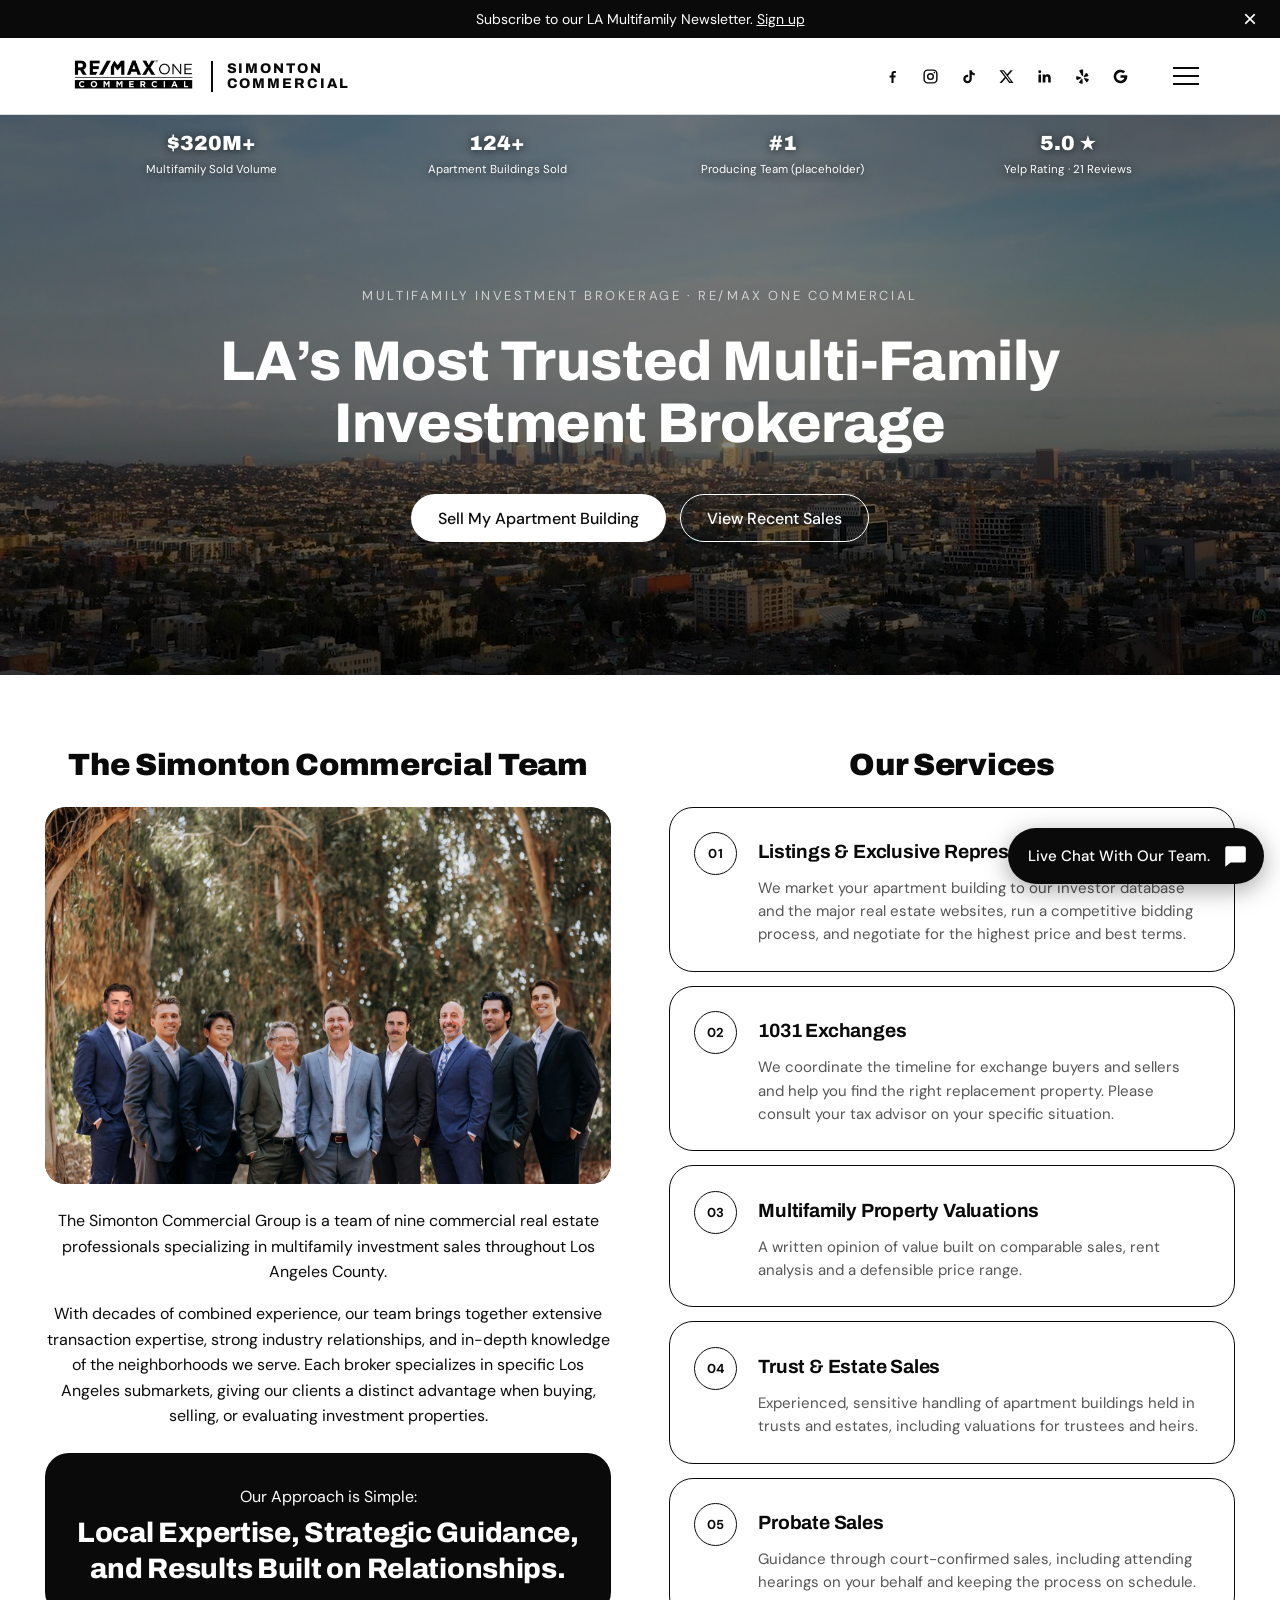
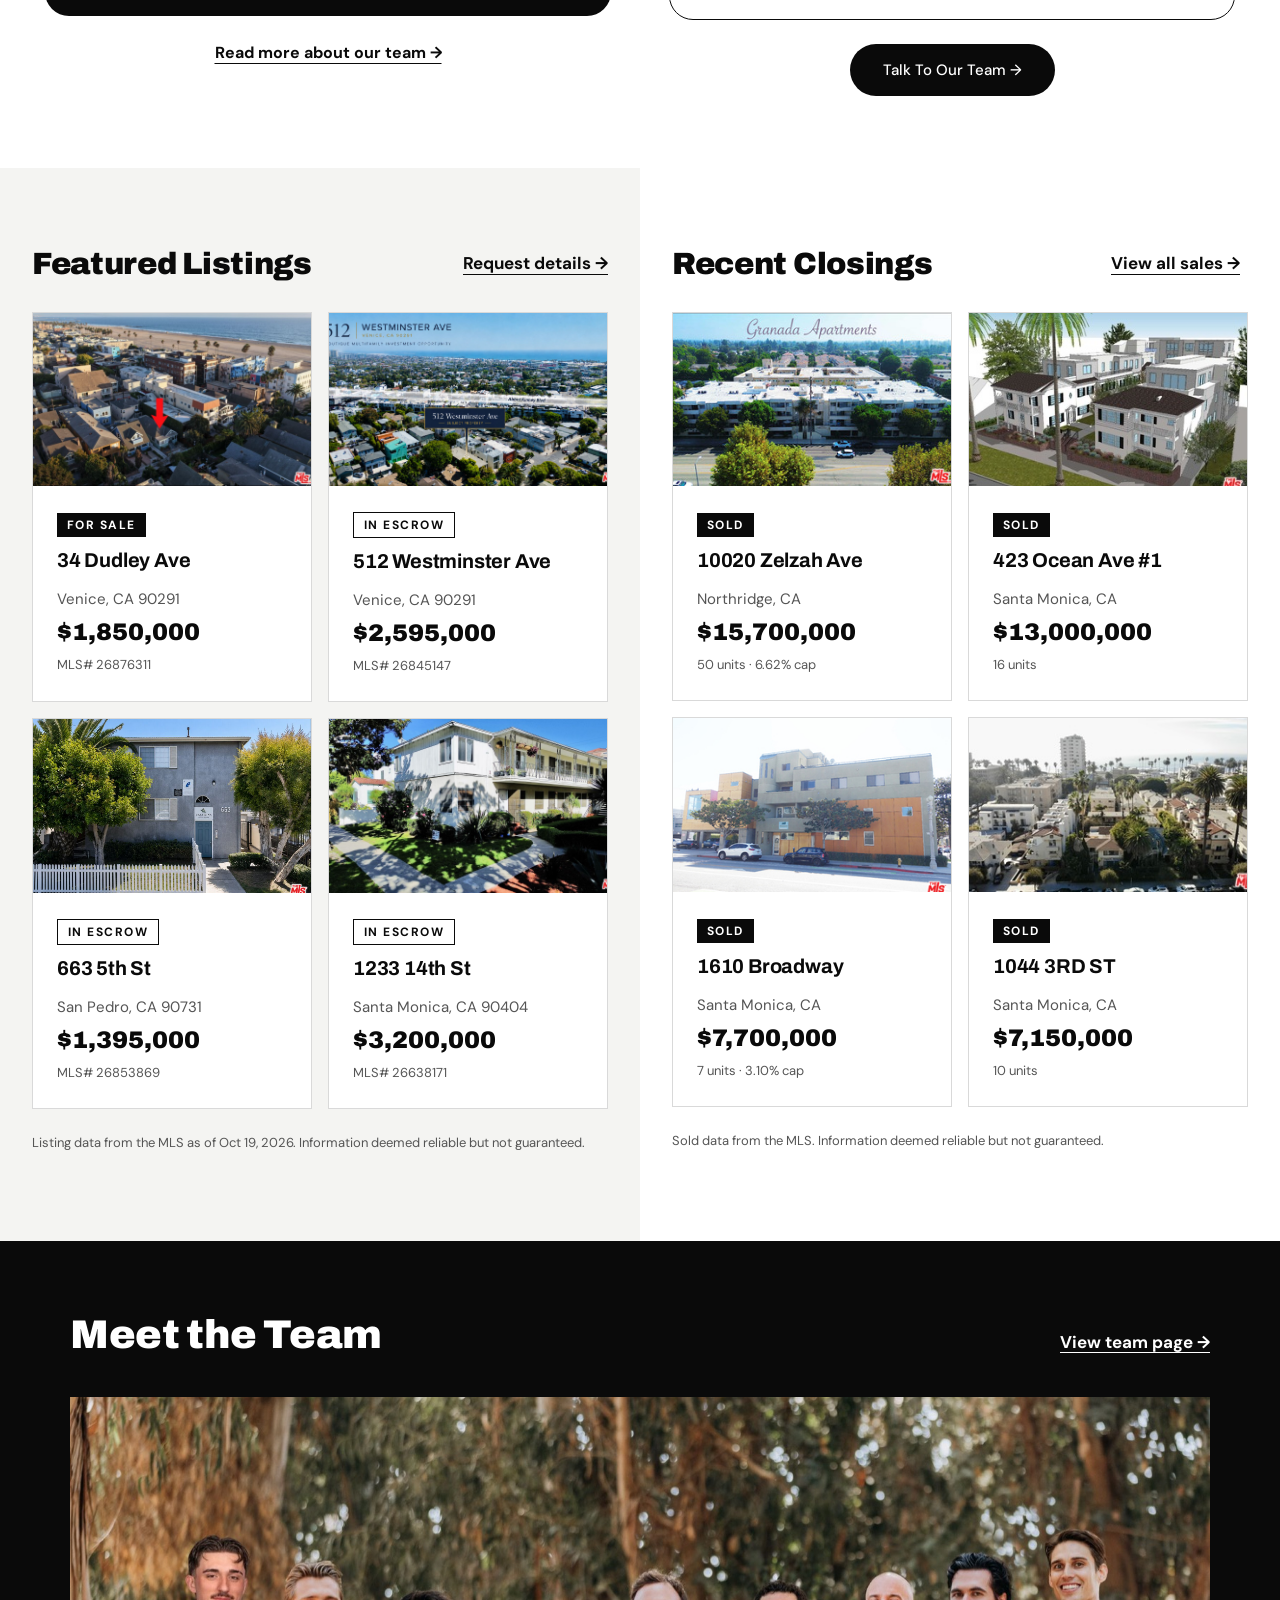
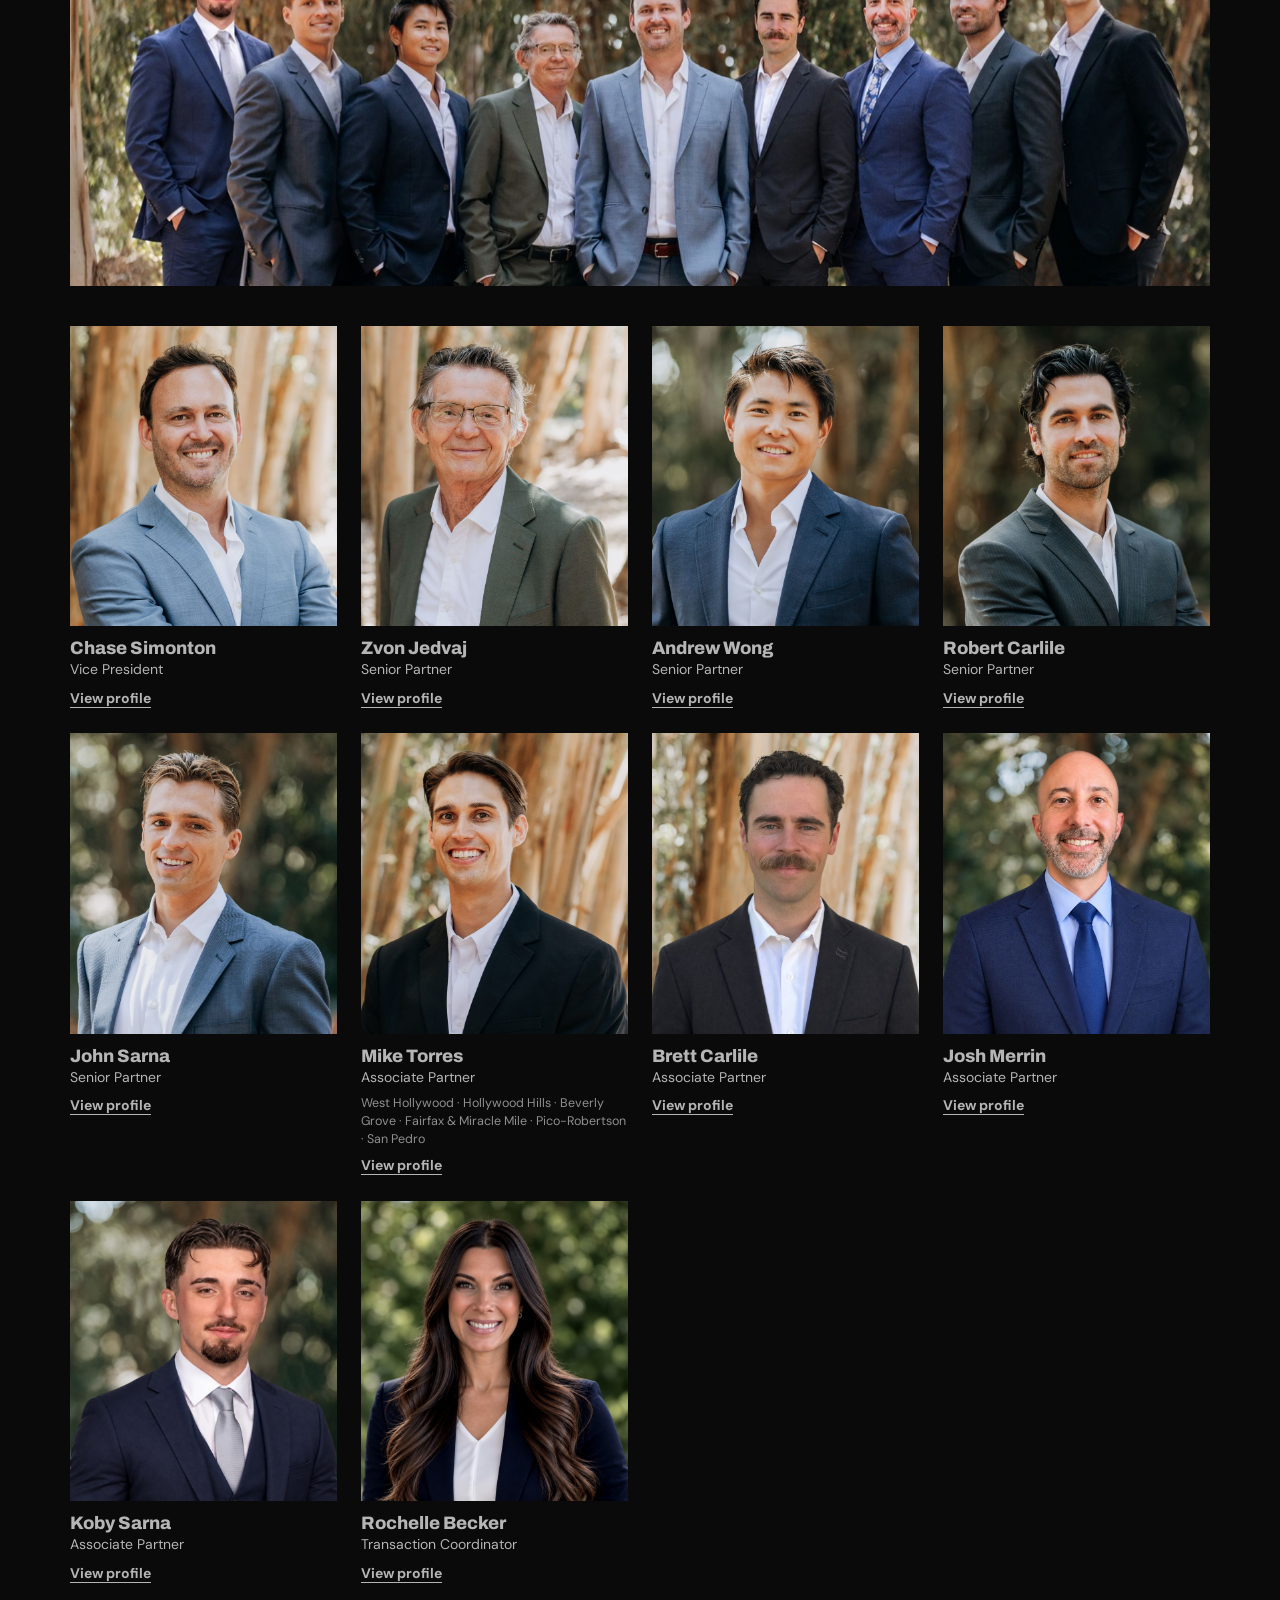
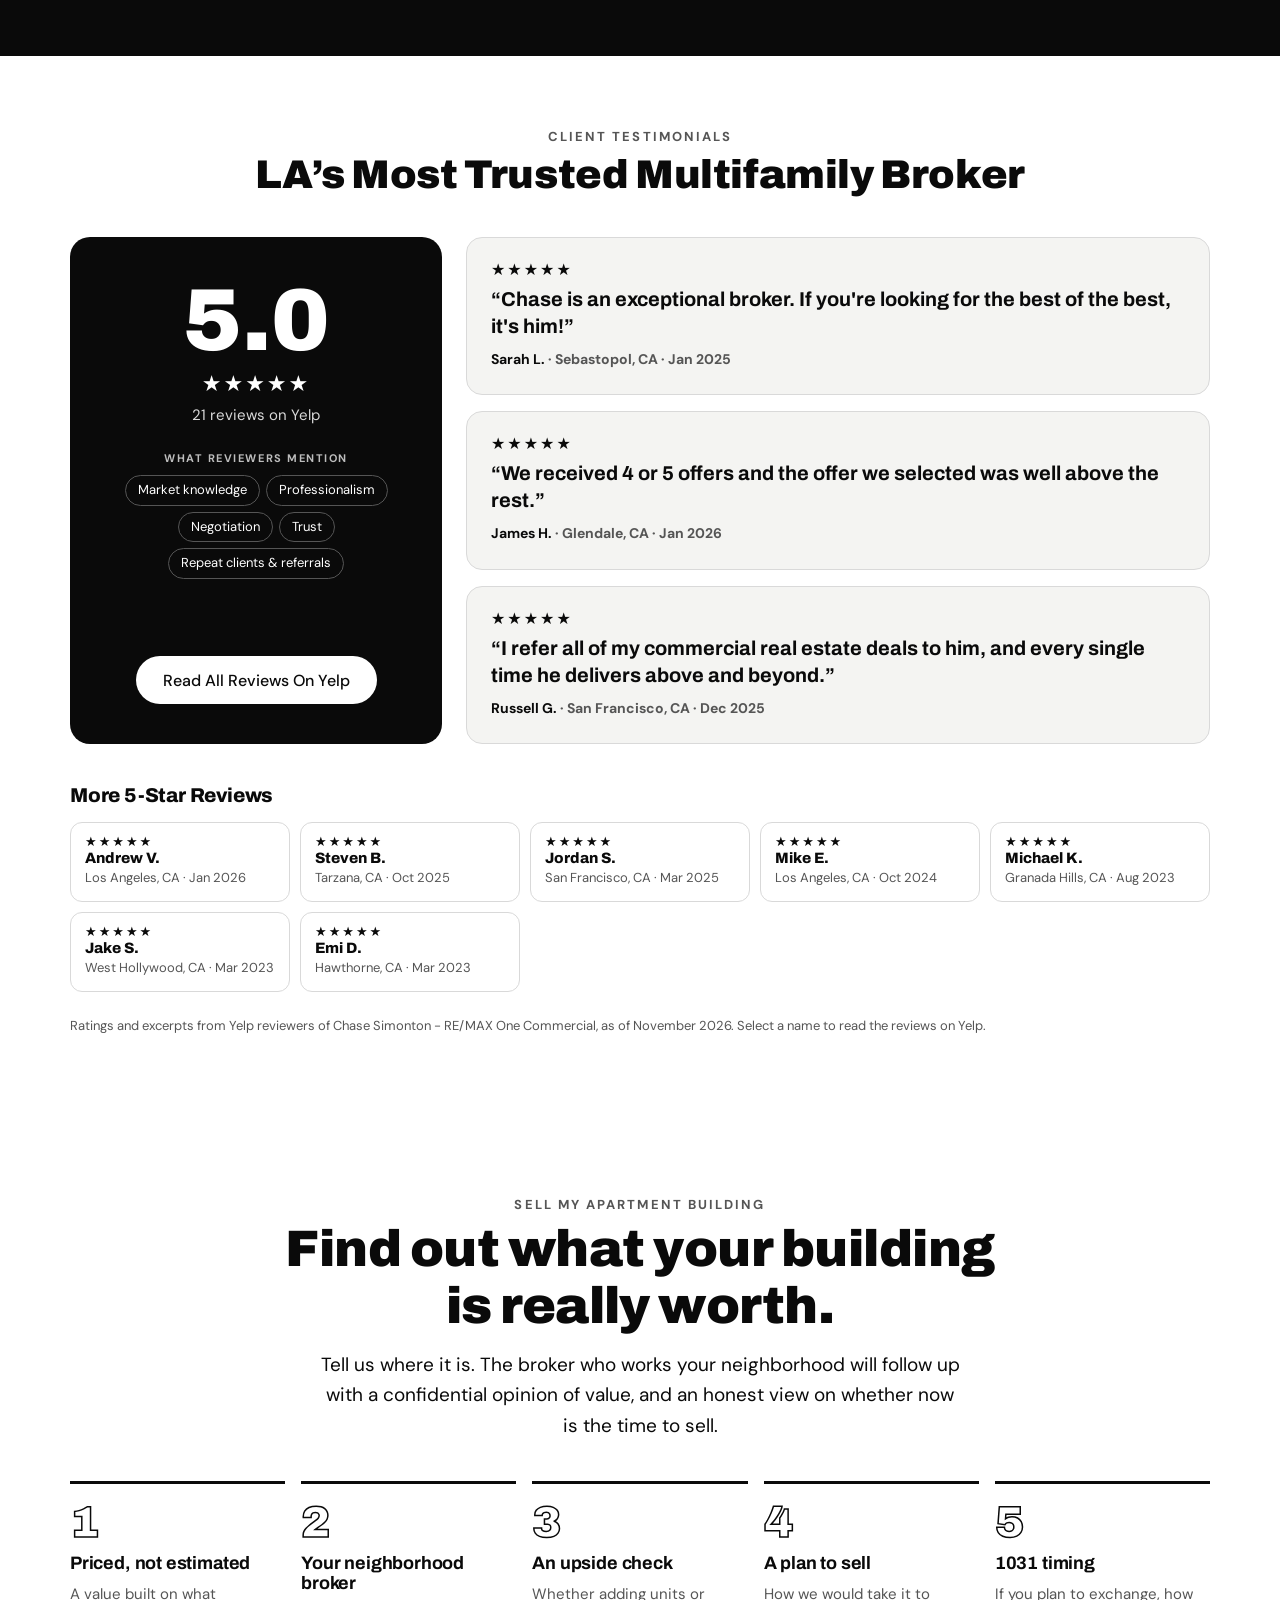
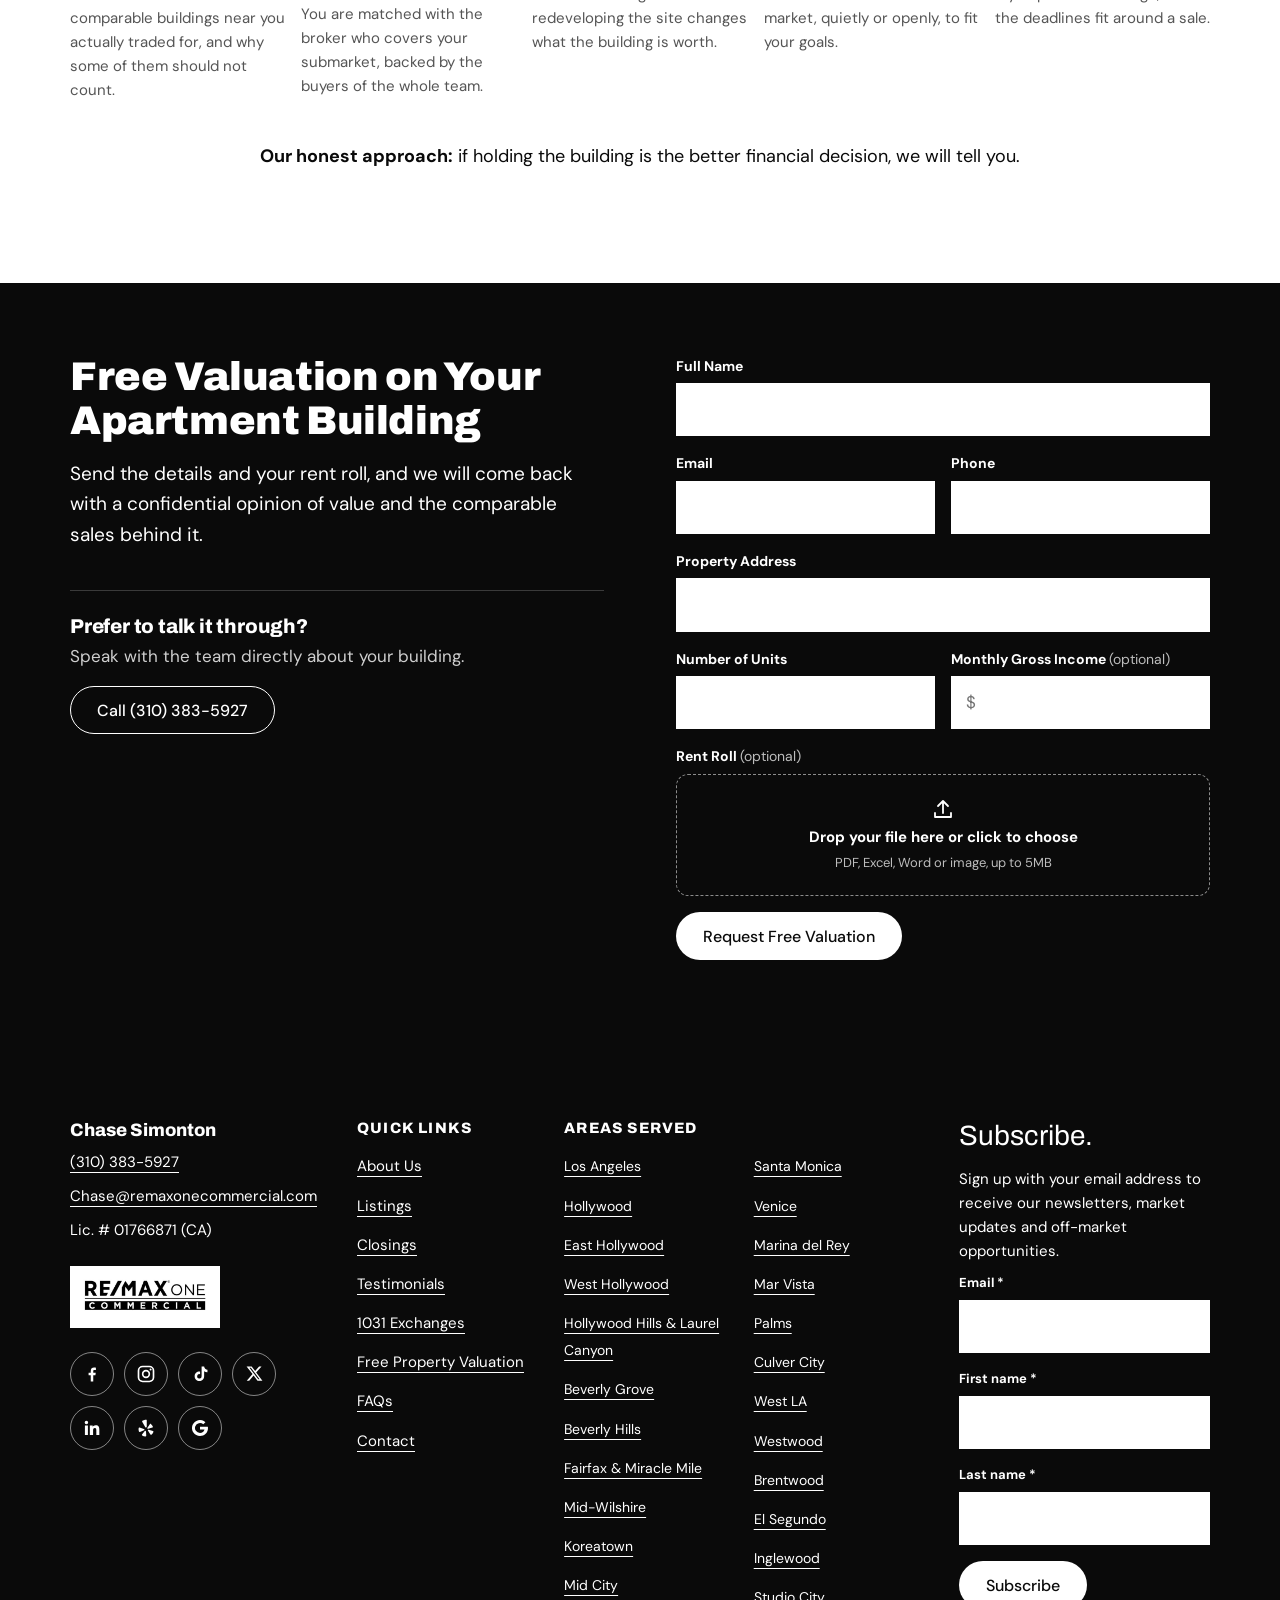
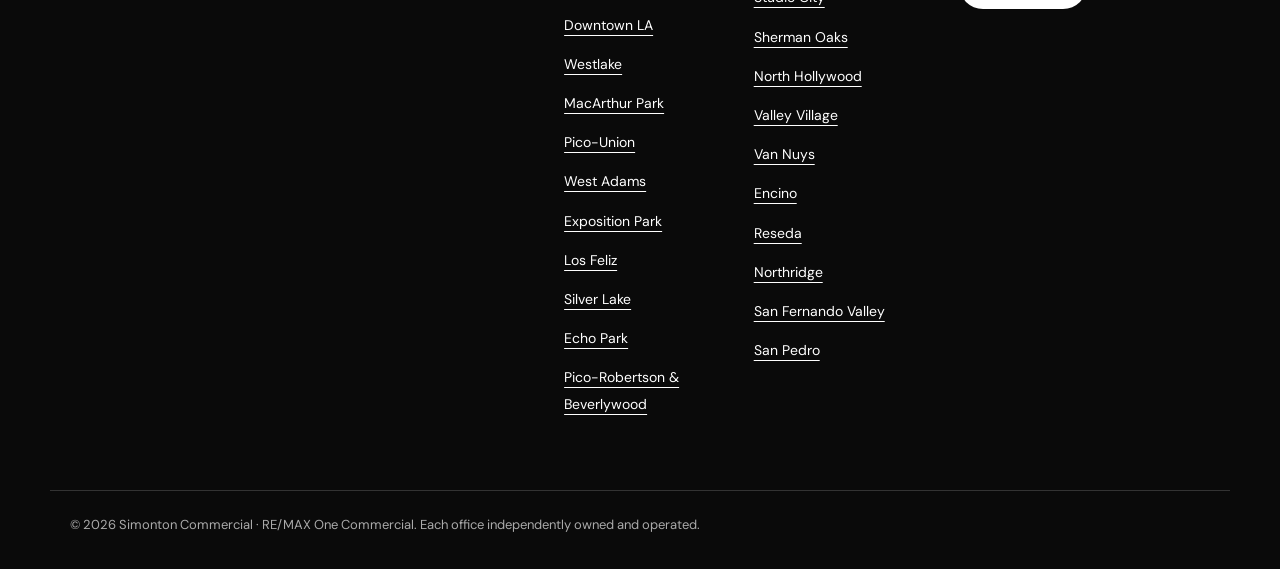
==== site/index.html @ 6157cd8a "Home: Featured Listings and Recent Closings side by side on desktop Co-Authored-By: Claude Opus 5.5 " ====
<!doctype html>
<html lang="en">
<head>
<meta charset="utf-8">
<meta name="viewport" content="width=device-width, initial-scale=1">
<title>Simonton Commercial | Los Angeles Multifamily Brokerage</title>
<meta name="description" content="Simonton Commercial is a multifamily investment brokerage team at RE/MAX One Commercial, specializing in the sale of apartment buildings in Los Angeles.">
<link rel="preconnect" href="https://fonts.googleapis.com">
<link rel="preconnect" href="https://fonts.gstatic.com" crossorigin>
<link href="https://fonts.googleapis.com/css2?family=Archivo:wght@500;700;800;900&family=DM+Sans:wght@400;500;700&display=swap" rel="stylesheet">
<link rel="stylesheet" href="styles.css?v=111">
</head>
<body>
<a class="skip" href="#main">Skip to main content</a>

<div class="topbar" id="topbar">
  <p>Subscribe to our LA Multifamily Newsletter. <a href="#subscribe">Sign up</a></p>
  <button type="button" class="topbar-close" aria-label="Dismiss announcement">&times;</button>
</div>

<header class="header" id="header">
  <div class="wrap header-inner">
    <a class="brand" href="#top" aria-label="Simonton Commercial, RE/MAX One Commercial">
      <img src="assets/logo.jpeg" alt="RE/MAX One Commercial" width="150" height="56">
      <span class="brand-name">Simonton<br>Commercial</span>
    </a>
    <ul class="head-social" aria-label="Simonton Commercial on social media">
      <li><a href="https://www.facebook.com/search/top?q=Simonton%20Commercial" target="_blank" rel="noopener noreferrer" aria-label="Facebook (opens in a new tab)"><svg viewBox="0 0 24 24" width="20" height="20" fill="currentColor" aria-hidden="true"><path d="M13.5 21v-7.5h2.6l.4-3h-3V8.6c0-.9.3-1.5 1.6-1.5h1.6V4.4c-.3 0-1.2-.1-2.3-.1-2.3 0-3.9 1.4-3.9 4v2.2H7.9v3h2.6V21z"/></svg></a></li>
      <li><a href="https://www.instagram.com/simontoncommercial/" target="_blank" rel="noopener noreferrer" aria-label="Instagram (opens in a new tab)"><svg viewBox="0 0 24 24" width="20" height="20" fill="none" stroke="currentColor" stroke-width="2" aria-hidden="true"><rect x="3" y="3" width="18" height="18" rx="5"/><circle cx="12" cy="12" r="4"/><circle cx="17.5" cy="6.5" r="1.2" fill="currentColor" stroke="none"/></svg></a></li>
      <li><a href="https://www.tiktok.com/@simontoncommercial" target="_blank" rel="noopener noreferrer" aria-label="TikTok (opens in a new tab)"><svg viewBox="0 0 24 24" width="19" height="19" fill="currentColor" aria-hidden="true"><path d="M16.6 3c.3 2.3 1.9 4 4.2 4.2v3.2c-1.5.1-3-.4-4.2-1.2v6.3c0 3.4-2.7 6-6 6s-6-2.6-6-6 2.7-6 6-6c.3 0 .6 0 .9.1v3.3a2.8 2.8 0 1 0 1.9 2.6V3z"/></svg></a></li>
      <li><a href="https://x.com/SimontonLACRE" target="_blank" rel="noopener noreferrer" aria-label="X, formerly Twitter (opens in a new tab)"><svg viewBox="0 0 24 24" width="19" height="19" fill="currentColor" aria-hidden="true"><path d="M17.8 3h3.1l-6.8 7.8L22 21h-6.2l-4.9-6.4L5.3 21H2.2l7.3-8.3L2 3h6.4l4.4 5.8zm-1.1 16.2h1.7L7.4 4.7H5.6z"/></svg></a></li>
      <li><a href="https://www.linkedin.com/in/simonton-commercial-455802447/" target="_blank" rel="noopener noreferrer" aria-label="LinkedIn (opens in a new tab)"><svg viewBox="0 0 24 24" width="20" height="20" fill="currentColor" aria-hidden="true"><path d="M3.5 9h3.6v11.5H3.5zM5.3 3.3a2.1 2.1 0 1 1 0 4.2 2.1 2.1 0 0 1 0-4.2zM9.4 9h3.4v1.6c.5-.9 1.7-1.9 3.6-1.9 3.7 0 4.4 2.4 4.4 5.6v6.2h-3.6v-5.5c0-1.3 0-3-1.8-3s-2.1 1.4-2.1 2.9v5.6H9.4z"/></svg></a></li>
      <li><a href="https://www.yelp.com/biz/chase-simonton-re-max-one-commercial-santa-monica" target="_blank" rel="noopener noreferrer" aria-label="Yelp (opens in a new tab)"><svg viewBox="0 0 24 24" width="20" height="20" fill="currentColor" aria-hidden="true"><path d="M12.6 2.2c-.7-.4-4.6.7-5.1 1.3-.2.3-.2.6-.1.9l3.8 6.6c.5.8 1.7.5 1.7-.4V3.1c0-.4-.1-.7-.3-.9zM9.4 13.1l-5.1-1.6c-.5-.2-1 .1-1.1.6-.3 1.3-.2 2.9.3 4.2.2.5.7.7 1.2.5l4.9-2c.9-.3.8-1.5-.2-1.7zM10.5 15.6l-3.3 4.1c-.3.4-.2 1 .2 1.2 1.1.8 2.6 1.3 4 1.4.5 0 .9-.4.9-.9l-.3-5.3c-.1-.9-1.2-1.2-1.5-.5zM14.4 15.4l2.9 4.4c.3.4.8.5 1.2.2 1.1-.8 2-2 2.4-3.3.2-.5-.1-1-.6-1.1l-5-1.4c-.9-.2-1.4.8-.9 1.2zM14.6 12.9l5.1-1.4c.5-.1.8-.6.6-1.1-.5-1.3-1.4-2.5-2.5-3.3-.4-.3-1-.2-1.2.3l-2.9 4.3c-.5.7.1 1.6.9 1.2z"/></svg></a></li>
      <li><a href="https://share.google/khXc9y3nXvLuLKdSb" target="_blank" rel="noopener noreferrer" aria-label="Google Business Profile (opens in a new tab)"><svg viewBox="0 0 24 24" width="20" height="20" fill="currentColor" aria-hidden="true"><path d="M21.35 10.4H12v3.5h5.35c-.5 2.5-2.65 4.1-5.35 4.1a6 6 0 1 1 3.95-10.5l2.55-2.55A9.6 9.6 0 1 0 12 21.6c5.3 0 9.6-3.7 9.6-9.6 0-.55-.1-1.1-.25-1.6z"/></svg></a></li>
    </ul>
    <button type="button" class="nav-toggle" aria-expanded="false" aria-controls="nav" aria-label="Open menu">
      <span></span><span></span><span></span>
    </button>
    <nav class="nav" id="nav" aria-label="Primary">
      <a href="about.html">About</a>
      <a href="listings.html">Listings</a>
      <a href="closings.html">Sales</a>
      <div class="nav-dd">
        <button type="button" class="nav-dd-btn" aria-expanded="false" aria-controls="areas-menu">Areas Served <svg viewBox="0 0 12 8" width="10" height="7" aria-hidden="true" focusable="false"><path d="M1 1.5l5 5 5-5" fill="none" stroke="currentColor" stroke-width="1.8"/></svg></button>
        <ul class="nav-dd-menu" id="areas-menu" hidden><li><a href="los-angeles-multifamily-broker.html">Los Angeles</a></li><li><a href="hollywood-multifamily-broker.html">Hollywood</a></li><li><a href="east-hollywood-multifamily-broker.html">East Hollywood</a></li><li><a href="west-hollywood-multifamily-broker.html">West Hollywood</a></li><li><a href="hollywood-hills-laurel-canyon-multifamily-broker.html">Hollywood Hills &amp; Laurel Canyon</a></li><li><a href="beverly-grove-multifamily-broker.html">Beverly Grove</a></li><li><a href="beverly-hills-multifamily-broker.html">Beverly Hills</a></li><li><a href="fairfax-miracle-mile-multifamily-broker.html">Fairfax &amp; Miracle Mile</a></li><li><a href="mid-wilshire-multifamily-broker.html">Mid-Wilshire</a></li><li><a href="koreatown-multifamily-broker.html">Koreatown</a></li><li><a href="mid-city-multifamily-broker.html">Mid City</a></li><li><a href="downtown-la-multifamily-broker.html">Downtown LA</a></li><li><a href="westlake-multifamily-broker.html">Westlake</a></li><li><a href="macarthur-park-multifamily-broker.html">MacArthur Park</a></li><li><a href="pico-union-multifamily-broker.html">Pico-Union</a></li><li><a href="west-adams-multifamily-broker.html">West Adams</a></li><li><a href="exposition-park-multifamily-broker.html">Exposition Park</a></li><li><a href="los-feliz-multifamily-broker.html">Los Feliz</a></li><li><a href="silver-lake-multifamily-broker.html">Silver Lake</a></li><li><a href="echo-park-multifamily-broker.html">Echo Park</a></li><li><a href="pico-robertson-beverlywood-multifamily-broker.html">Pico-Robertson &amp; Beverlywood</a></li><li><a href="santa-monica-multifamily-broker.html">Santa Monica</a></li><li><a href="venice-multifamily-broker.html">Venice</a></li><li><a href="marina-del-rey-multifamily-broker.html">Marina del Rey</a></li><li><a href="mar-vista-multifamily-broker.html">Mar Vista</a></li><li><a href="palms-multifamily-broker.html">Palms</a></li><li><a href="culver-city-multifamily-broker.html">Culver City</a></li><li><a href="west-la-multifamily-broker.html">West LA</a></li><li><a href="westwood-multifamily-broker.html">Westwood</a></li><li><a href="brentwood-multifamily-broker.html">Brentwood</a></li><li><a href="el-segundo-multifamily-broker.html">El Segundo</a></li><li><a href="inglewood-multifamily-broker.html">Inglewood</a></li><li><a href="studio-city-multifamily-broker.html">Studio City</a></li><li><a href="sherman-oaks-multifamily-broker.html">Sherman Oaks</a></li><li><a href="north-hollywood-multifamily-broker.html">North Hollywood</a></li><li><a href="valley-village-multifamily-broker.html">Valley Village</a></li><li><a href="van-nuys-multifamily-broker.html">Van Nuys</a></li><li><a href="encino-multifamily-broker.html">Encino</a></li><li><a href="reseda-multifamily-broker.html">Reseda</a></li><li><a href="northridge-multifamily-broker.html">Northridge</a></li><li><a href="san-fernando-valley-multifamily-market.html">San Fernando Valley</a></li><li><a href="san-pedro-multifamily-broker.html">San Pedro</a></li></ul>
      </div>
      
      <a href="team.html">The Simonton Commercial Team</a>
      <a href="1031-exchanges.html">1031 Exchanges</a>
      <a href="trust-estate-probate-sales.html">Trust/Estate/Probate</a>
      <a href="testimonials.html">Client Testimonials</a>
      <a href="blog.html">Blog</a>
      <a href="faqs.html">FAQ</a>
      <a href="contact.html">Contact</a>
      <a class="nav-sell" href="#valuation">Sell My Apartment Building</a>
    </nav>
  </div>
</header>

<main id="main">
  <section class="hero" id="top" aria-labelledby="hero-title">
    <video class="hero-video" id="hero-video" muted loop playsinline preload="none" poster="assets/hero-poster.jpg" data-src="assets/hero.mp4" aria-hidden="true" tabindex="-1"></video>
    <div class="hero-shade" aria-hidden="true"></div>
    <section class="stats hero-stats" aria-label="Team highlights">
      <div class="wrap stats-grid">
        <div><strong id="stat-vol">$0M+</strong><span>Multifamily Sold Volume</span></div>
        <div><strong id="stat-count">0</strong><span>Apartment Buildings Sold</span></div>
        <div><strong>#1</strong><span>Producing Team (placeholder)</span></div>
        <div><a class="stat-link" href="https://www.yelp.com/biz/chase-simonton-re-max-one-commercial-santa-monica" target="_blank" rel="noopener noreferrer"><strong>5.0 &#9733;</strong><span>Yelp Rating &middot; 21 Reviews</span></a></div>
      </div>
    </section>
    <svg class="skyline" viewBox="0 0 1440 260" preserveAspectRatio="xMidYMax slice" aria-hidden="true" focusable="false">
      <path d="M0 [base64]" fill="currentColor"/>
    </svg>
    <div class="wrap hero-inner">
      <p class="eyebrow">Multifamily Investment Brokerage &middot; RE/MAX One Commercial</p>
      <h1 id="hero-title">LA&rsquo;s Most Trusted Multi-Family Investment Brokerage</h1>
      <div class="hero-actions">
        <a class="btn btn-light" href="#valuation">Sell My Apartment Building</a>
        <a class="btn btn-ghost" href="#closings">View Recent Sales</a>
      </div>
    </div>
  </section>

  <section class="section intro" id="about">
    <div class="wrap split">
      <div class="who">
        <h2>The Simonton Commercial Team</h2>
        <figure class="team-photo who-photo">
          <a class="photo-link" href="team.html" aria-label="See the team's headshots"><img src="assets/team/team-group.jpg" alt="The Simonton Commercial Group team" width="1600" height="1066"></a>
        </figure>
        <p>The Simonton Commercial Group is a team of nine commercial real estate professionals specializing in multifamily investment sales throughout Los Angeles County.</p>
        <p>With decades of combined experience, our team brings together extensive transaction expertise, strong industry relationships, and in-depth knowledge of the neighborhoods we serve. Each broker specializes in specific Los Angeles submarkets, giving our clients a distinct advantage when buying, selling, or evaluating investment properties.</p>
        <p class="approach">Our Approach is Simple: <strong>Local Expertise, Strategic Guidance, and Results Built on Relationships.</strong></p>
        <p><a class="link" href="about.html">Read more about our team &rarr;</a></p>
      </div>
      <div class="services">
        <h2>Our Services</h2>
        <div class="svc">
          <article class="svc-card">
            <h3><a class="svc-link" href="about.html">Listings &amp; Exclusive Representation</a></h3>
            <p>We market your apartment building to our investor database and the major real estate websites, run a competitive bidding process, and negotiate for the highest price and best terms.</p>
          </article>
          <article class="svc-card">
            <h3><a class="svc-link" href="1031-exchanges.html">1031 Exchanges</a></h3>
            <p>We coordinate the timeline for exchange buyers and sellers and help you find the right replacement property. Please consult your tax advisor on your specific situation.</p>
          </article>
          <article class="svc-card">
            <h3><a class="svc-link" href="#valuation">Multifamily Property Valuations</a></h3>
            <p>A written opinion of value built on comparable sales, rent analysis and a defensible price range.</p>
          </article>
          <article class="svc-card">
            <h3><a class="svc-link" href="trust-estate-probate-sales.html">Trust &amp; Estate Sales</a></h3>
            <p>Experienced, sensitive handling of apartment buildings held in trusts and estates, including valuations for trustees and heirs.</p>
          </article>
          <article class="svc-card">
            <h3><a class="svc-link" href="trust-estate-probate-sales.html">Probate Sales</a></h3>
            <p>Guidance through court-confirmed sales, including attending hearings on your behalf and keeping the process on schedule.</p>
          </article>
        </div>
        <a class="btn btn-dark svc-cta" href="team.html">Talk to Our Team &rarr;</a>
      </div>
    </div>
  </section>

  <div class="lc-split">
  <section class="section alt" id="listings">
    <div class="wrap">
      <div class="head"><h2>Featured Listings</h2><a class="link" href="contact.html">Request details &rarr;</a></div>
      <div class="cards">
        <article class="card listing">
          <img class="listing-img" src="assets/listings/26876311.jpg" alt="Aerial view of 34 Dudley Ave, Venice" loading="lazy" width="1280" height="720">
          <div class="card-body"><span class="tag">For Sale</span><h3>34 Dudley Ave</h3><p class="loc">Venice, CA 90291</p><p class="price">$1,850,000</p><p class="mls">MLS# 26876311</p></div>
        </article>
        <article class="card listing">
          <img class="listing-img" src="assets/listings/26845147.jpg" alt="Aerial view of 512 Westminster Ave, Venice" loading="lazy" width="1280" height="720">
          <div class="card-body"><span class="tag tag-alt">In Escrow</span><h3>512 Westminster Ave</h3><p class="loc">Venice, CA 90291</p><p class="price">$2,595,000</p><p class="mls">MLS# 26845147</p></div>
        </article>
        <article class="card listing">
          <img class="listing-img" src="assets/listings/26853869.jpg" alt="Aerial view of 663 5th St, San Pedro" loading="lazy" width="1280" height="720">
          <div class="card-body"><span class="tag tag-alt">In Escrow</span><h3>663 5th St</h3><p class="loc">San Pedro, CA 90731</p><p class="price">$1,395,000</p><p class="mls">MLS# 26853869</p></div>
        </article>
        <article class="card listing">
          <img class="listing-img" src="assets/listings/26638171.jpg" alt="Aerial view of 1233 14th St, Santa Monica" loading="lazy" width="1280" height="720">
          <div class="card-body"><span class="tag tag-alt">In Escrow</span><h3>1233 14th St</h3><p class="loc">Santa Monica, CA 90404</p><p class="price">$3,200,000</p><p class="mls">MLS# 26638171</p></div>
        </article>
      </div>
      <p class="disclaimer">Listing data from the MLS as of Oct 19, 2026. Information deemed reliable but not guaranteed.</p>
    </div>
  </section>

  <section class="section" id="closings">
    <div class="wrap">
      <div class="head cc-head">
        <h2>Recent Closings</h2>
        <div class="cc-controls">
          <a class="link" href="closings.html">View all sales &rarr;</a>
        </div>
      </div>
      <div class="cards" id="closings-carousel"></div>
      <p class="disclaimer">Sold data from the MLS. Information deemed reliable but not guaranteed.</p>
    </div>
  </section>
  </div>

  <section class="section dark" id="team">
    <div class="wrap">
      <div class="head"><h2>Meet the Team</h2><a class="link" href="team.html">View team page &rarr;</a></div>
      <figure class="team-photo"><a class="photo-link" href="team.html" aria-label="See the team's headshots"><img src="assets/team/team-group.jpg" alt="The Simonton Commercial Group team" width="1600" height="1066" loading="lazy"></a></figure>
      <div class="team" id="team-grid"></div>
    </div>
  </section>

    <section class="section rv" id="testimonials">
    <div class="wrap">
      <header class="rv-head">
        <p class="eyebrow-dark">Client Testimonials</p>
        <h2>LA&rsquo;s Most Trusted Multifamily Broker</h2>
      </header>
      <div class="rv-top">
        <aside class="rv-score">
          <p class="rv-num">5.0</p>
          <span class="rv-stars" role="img" aria-label="5 out of 5 stars">&#9733;&#9733;&#9733;&#9733;&#9733;</span>
          <p class="rv-count">21 reviews on Yelp</p>
          <p class="rv-label">What reviewers mention</p>
          <ul class="rv-themes"><li>Market knowledge</li><li>Professionalism</li><li>Negotiation</li><li>Trust</li><li>Repeat clients &amp; referrals</li></ul>
          <a class="btn btn-light" href="https://www.yelp.com/biz/chase-simonton-re-max-one-commercial-santa-monica" target="_blank" rel="noopener noreferrer">Read All Reviews On Yelp</a>
        </aside>
        <div class="rv-quotes">
          <blockquote class="rv-quote"><span class="rv-stars" role="img" aria-label="5 out of 5 stars">&#9733;&#9733;&#9733;&#9733;&#9733;</span><p>&ldquo;Chase is an exceptional broker. If you're looking for the best of the best, it's him!&rdquo;</p><footer><strong>Sarah L.</strong> &middot; Sebastopol, CA &middot; Jan 2025</footer></blockquote>
          <blockquote class="rv-quote"><span class="rv-stars" role="img" aria-label="5 out of 5 stars">&#9733;&#9733;&#9733;&#9733;&#9733;</span><p>&ldquo;We received 4 or 5 offers and the offer we selected was well above the rest.&rdquo;</p><footer><strong>James H.</strong> &middot; Glendale, CA &middot; Jan 2026</footer></blockquote>
          <blockquote class="rv-quote"><span class="rv-stars" role="img" aria-label="5 out of 5 stars">&#9733;&#9733;&#9733;&#9733;&#9733;</span><p>&ldquo;I refer all of my commercial real estate deals to him, and every single time he delivers above and beyond.&rdquo;</p><footer><strong>Russell G.</strong> &middot; San Francisco, CA &middot; Dec 2025</footer></blockquote>
        </div>
      </div>
      <h3 class="rv-sub">More 5-Star Reviews</h3>
      <ul class="rv-more">
        <li><a href="https://www.yelp.com/biz/chase-simonton-re-max-one-commercial-santa-monica" target="_blank" rel="noopener noreferrer"><span class="rv-stars" role="img" aria-label="5 out of 5 stars">&#9733;&#9733;&#9733;&#9733;&#9733;</span><strong>Andrew V.</strong><span>Los Angeles, CA &middot; Jan 2026</span></a></li>
        <li><a href="https://www.yelp.com/biz/chase-simonton-re-max-one-commercial-santa-monica" target="_blank" rel="noopener noreferrer"><span class="rv-stars" role="img" aria-label="5 out of 5 stars">&#9733;&#9733;&#9733;&#9733;&#9733;</span><strong>Steven B.</strong><span>Tarzana, CA &middot; Oct 2025</span></a></li>
        <li><a href="https://www.yelp.com/biz/chase-simonton-re-max-one-commercial-santa-monica" target="_blank" rel="noopener noreferrer"><span class="rv-stars" role="img" aria-label="5 out of 5 stars">&#9733;&#9733;&#9733;&#9733;&#9733;</span><strong>Jordan S.</strong><span>San Francisco, CA &middot; Mar 2025</span></a></li>
        <li><a href="https://www.yelp.com/biz/chase-simonton-re-max-one-commercial-santa-monica" target="_blank" rel="noopener noreferrer"><span class="rv-stars" role="img" aria-label="5 out of 5 stars">&#9733;&#9733;&#9733;&#9733;&#9733;</span><strong>Mike E.</strong><span>Los Angeles, CA &middot; Oct 2024</span></a></li>
        <li><a href="https://www.yelp.com/biz/chase-simonton-re-max-one-commercial-santa-monica" target="_blank" rel="noopener noreferrer"><span class="rv-stars" role="img" aria-label="5 out of 5 stars">&#9733;&#9733;&#9733;&#9733;&#9733;</span><strong>Michael K.</strong><span>Granada Hills, CA &middot; Aug 2023</span></a></li>
        <li><a href="https://www.yelp.com/biz/chase-simonton-re-max-one-commercial-santa-monica" target="_blank" rel="noopener noreferrer"><span class="rv-stars" role="img" aria-label="5 out of 5 stars">&#9733;&#9733;&#9733;&#9733;&#9733;</span><strong>Jake S.</strong><span>West Hollywood, CA &middot; Mar 2023</span></a></li>
        <li><a href="https://www.yelp.com/biz/chase-simonton-re-max-one-commercial-santa-monica" target="_blank" rel="noopener noreferrer"><span class="rv-stars" role="img" aria-label="5 out of 5 stars">&#9733;&#9733;&#9733;&#9733;&#9733;</span><strong>Emi D.</strong><span>Hawthorne, CA &middot; Mar 2023</span></a></li>
      </ul>
      <p class="disclaimer">Ratings and excerpts from Yelp reviewers of Chase Simonton - RE/MAX One Commercial, as of November 2026. Select a name to read the reviews on Yelp.</p>
    </div>
  </section>

</main>

  <section class="section sell" aria-labelledby="sell-title">
    <div class="wrap">
      <header class="sell-head">
        <p class="eyebrow-dark">Sell My Apartment Building</p>
        <h2 id="sell-title">Find out what your building is really worth.</h2>
        <p class="lead">Tell us where it is. The broker who works your neighborhood will follow up with a confidential opinion of value, and an honest view on whether now is the time to sell.</p>
      </header>

      <ol class="sell-steps">
        <li><span class="sell-n" aria-hidden="true">1</span><h3>Priced, not estimated</h3><p>A value built on what comparable buildings near you actually traded for, and why some of them should not count.</p></li>
        <li><span class="sell-n" aria-hidden="true">2</span><h3>Your neighborhood broker</h3><p>You are matched with the broker who covers your submarket, backed by the buyers of the whole team.</p></li>
        <li><span class="sell-n" aria-hidden="true">3</span><h3>An upside check</h3><p>Whether adding units or redeveloping the site changes what the building is worth.</p></li>
        <li><span class="sell-n" aria-hidden="true">4</span><h3>A plan to sell</h3><p>How we would take it to market, quietly or openly, to fit your goals.</p></li>
        <li><span class="sell-n" aria-hidden="true">5</span><h3>1031 timing</h3><p>If you plan to exchange, how the deadlines fit around a sale.</p></li>
      </ol>

      <p class="sell-honest"><strong>Our honest approach:</strong> if holding the building is the better financial decision, we will tell you.</p>
    </div>
  </section>

  <section class="section dark val" id="valuation" aria-labelledby="val-title">
    <div class="wrap split">
      <div>
        <h2 id="val-title">Free Valuation on Your Apartment Building</h2>
        <p class="lead">Send the details and your rent roll, and we will come back with a confidential opinion of value and the comparable sales behind it.</p>
        <div class="val-call">
          <h3>Prefer to talk it through?</h3>
          <p>Speak with the team directly about your building.</p>
          <!-- Swap this for the Calendly booking link once it is available -->
          <a class="btn btn-ghost" href="tel:+13103835927">Call (310) 383-5927</a>
        </div>
      </div>
      <form class="form val-form" action="#" method="post" enctype="multipart/form-data" data-form data-subject="New valuation request"><input type="checkbox" name="botcheck" tabindex="-1" autocomplete="off" style="position:absolute;left:-9999px" aria-hidden="true">
        <div class="field"><label for="v-name">Full Name</label><input id="v-name" name="name" autocomplete="name" required></div>
        <div class="val-row">
          <div class="field"><label for="v-email">Email</label><input id="v-email" name="email" type="email" autocomplete="email" required></div>
          <div class="field"><label for="v-phone">Phone</label><input id="v-phone" name="phone" type="tel" autocomplete="tel" required></div>
        </div>
        <div class="field"><label for="v-addr">Property Address</label><input id="v-addr" name="address" autocomplete="street-address" required></div>
        <div class="val-row">
          <div class="field"><label for="v-units">Number of Units</label><input id="v-units" name="units" inputmode="numeric" required></div>
          <div class="field"><label for="v-gross">Monthly Gross Income <span class="val-opt">(optional)</span></label><input id="v-gross" name="monthly_gross" inputmode="decimal" placeholder="$"></div>
        </div>
        <div class="field">
          <label for="v-file">Rent Roll <span class="val-opt">(optional)</span></label>
          <div class="val-drop" data-drop>
            <input id="v-file" name="attachment" type="file" accept=".pdf,.xls,.xlsx,.csv,.doc,.docx,.jpg,.jpeg,.png">
            <svg viewBox="0 0 24 24" width="24" height="24" fill="none" stroke="currentColor" stroke-width="1.8" stroke-linecap="round" stroke-linejoin="round" aria-hidden="true"><path d="M12 16V4M7 9l5-5 5 5"/><path d="M4 16v4h16v-4"/></svg>
            <span class="val-drop-text" data-drop-text>Drop your file here or click to choose</span>
            <span class="val-drop-hint">PDF, Excel, Word or image, up to 5MB</span>
          </div>
        </div>
        <button class="btn btn-light" type="submit">Request Free Valuation</button>
        <p class="form-msg" role="status" aria-live="polite"></p>
      </form>
    </div>
  </section>

<footer class="footer">
  <div class="wrap footer-grid">
    <div class="f-contact">
      <p class="f-name">Chase Simonton</p>
      <p><a href="tel:+13103835927">(310) 383-5927</a></p>
      <p><a href="mailto:Chase@remaxonecommercial.com">Chase@remaxonecommercial.com</a></p>
      <p>Lic. # 01766871 (CA)</p>
      <img class="f-logo" src="assets/logo.jpeg" alt="RE/MAX One Commercial" width="150" height="56">
      <ul class="f-social" aria-label="Follow Simonton Commercial">
        <!-- Facebook: placeholder search link until the page URL is known -->
        <li><a href="https://www.facebook.com/search/top?q=Simonton%20Commercial" target="_blank" rel="noopener noreferrer" aria-label="Facebook (opens in a new tab)"><svg viewBox="0 0 24 24" width="20" height="20" fill="currentColor" aria-hidden="true"><path d="M13.5 21v-7.5h2.6l.4-3h-3V8.6c0-.9.3-1.5 1.6-1.5h1.6V4.4c-.3 0-1.2-.1-2.3-.1-2.3 0-3.9 1.4-3.9 4v2.2H7.9v3h2.6V21z"/></svg></a></li>
        <li><a href="https://www.instagram.com/simontoncommercial/" target="_blank" rel="noopener noreferrer" aria-label="Instagram (opens in a new tab)"><svg viewBox="0 0 24 24" width="20" height="20" fill="none" stroke="currentColor" stroke-width="2" aria-hidden="true"><rect x="3" y="3" width="18" height="18" rx="5"/><circle cx="12" cy="12" r="4"/><circle cx="17.5" cy="6.5" r="1.2" fill="currentColor" stroke="none"/></svg></a></li>
        <li><a href="https://www.tiktok.com/@simontoncommercial" target="_blank" rel="noopener noreferrer" aria-label="TikTok (opens in a new tab)"><svg viewBox="0 0 24 24" width="19" height="19" fill="currentColor" aria-hidden="true"><path d="M16.6 3c.3 2.3 1.9 4 4.2 4.2v3.2c-1.5.1-3-.4-4.2-1.2v6.3c0 3.4-2.7 6-6 6s-6-2.6-6-6 2.7-6 6-6c.3 0 .6 0 .9.1v3.3a2.8 2.8 0 1 0 1.9 2.6V3z"/></svg></a></li>
        <li><a href="https://x.com/SimontonLACRE" target="_blank" rel="noopener noreferrer" aria-label="X, formerly Twitter (opens in a new tab)"><svg viewBox="0 0 24 24" width="19" height="19" fill="currentColor" aria-hidden="true"><path d="M17.8 3h3.1l-6.8 7.8L22 21h-6.2l-4.9-6.4L5.3 21H2.2l7.3-8.3L2 3h6.4l4.4 5.8zm-1.1 16.2h1.7L7.4 4.7H5.6z"/></svg></a></li>
        <li><a href="https://www.linkedin.com/in/simonton-commercial-455802447/" target="_blank" rel="noopener noreferrer" aria-label="LinkedIn (opens in a new tab)"><svg viewBox="0 0 24 24" width="20" height="20" fill="currentColor" aria-hidden="true"><path d="M3.5 9h3.6v11.5H3.5zM5.3 3.3a2.1 2.1 0 1 1 0 4.2 2.1 2.1 0 0 1 0-4.2zM9.4 9h3.4v1.6c.5-.9 1.7-1.9 3.6-1.9 3.7 0 4.4 2.4 4.4 5.6v6.2h-3.6v-5.5c0-1.3 0-3-1.8-3s-2.1 1.4-2.1 2.9v5.6H9.4z"/></svg></a></li>
        <li><a href="https://www.yelp.com/biz/chase-simonton-re-max-one-commercial-santa-monica" target="_blank" rel="noopener noreferrer" aria-label="Yelp (opens in a new tab)"><svg viewBox="0 0 24 24" width="20" height="20" fill="currentColor" aria-hidden="true"><path d="M12.6 2.2c-.7-.4-4.6.7-5.1 1.3-.2.3-.2.6-.1.9l3.8 6.6c.5.8 1.7.5 1.7-.4V3.1c0-.4-.1-.7-.3-.9zM9.4 13.1l-5.1-1.6c-.5-.2-1 .1-1.1.6-.3 1.3-.2 2.9.3 4.2.2.5.7.7 1.2.5l4.9-2c.9-.3.8-1.5-.2-1.7zM10.5 15.6l-3.3 4.1c-.3.4-.2 1 .2 1.2 1.1.8 2.6 1.3 4 1.4.5 0 .9-.4.9-.9l-.3-5.3c-.1-.9-1.2-1.2-1.5-.5zM14.4 15.4l2.9 4.4c.3.4.8.5 1.2.2 1.1-.8 2-2 2.4-3.3.2-.5-.1-1-.6-1.1l-5-1.4c-.9-.2-1.4.8-.9 1.2zM14.6 12.9l5.1-1.4c.5-.1.8-.6.6-1.1-.5-1.3-1.4-2.5-2.5-3.3-.4-.3-1-.2-1.2.3l-2.9 4.3c-.5.7.1 1.6.9 1.2z"/></svg></a></li>
        <li><a href="https://share.google/khXc9y3nXvLuLKdSb" target="_blank" rel="noopener noreferrer" aria-label="Google Business Profile (opens in a new tab)"><svg viewBox="0 0 24 24" width="20" height="20" fill="currentColor" aria-hidden="true"><path d="M21.35 10.4H12v3.5h5.35c-.5 2.5-2.65 4.1-5.35 4.1a6 6 0 1 1 3.95-10.5l2.55-2.55A9.6 9.6 0 1 0 12 21.6c5.3 0 9.6-3.7 9.6-9.6 0-.55-.1-1.1-.25-1.6z"/></svg></a></li>
      </ul>
    </div>
    <nav class="f-col" aria-label="Quick links">
      <h2>Quick Links</h2>
      <ul>
        <li><a href="about.html">About Us</a></li>
        <li><a href="#listings">Listings</a></li>
        <li><a href="#closings">Closings</a></li>
        <li><a href="#testimonials">Testimonials</a></li>
        <li><a href="1031-exchanges.html">1031 Exchanges</a></li>
        <li><a href="#valuation">Free Property Valuation</a></li>
        <li><a href="faqs.html">FAQs</a></li>
        <li><a href="contact.html">Contact</a></li>
      </ul>
    </nav>
    <div class="f-col f-areas">
      <h2>Areas Served</h2>
      <ul>
        <li><a href="los-angeles-multifamily-broker.html">Los Angeles</a></li>
        <li><a href="hollywood-multifamily-broker.html">Hollywood</a></li>
        <li><a href="east-hollywood-multifamily-broker.html">East Hollywood</a></li>
        <li><a href="west-hollywood-multifamily-broker.html">West Hollywood</a></li>
        <li><a href="hollywood-hills-laurel-canyon-multifamily-broker.html">Hollywood Hills &amp; Laurel Canyon</a></li>
        <li><a href="beverly-grove-multifamily-broker.html">Beverly Grove</a></li>
        <li><a href="beverly-hills-multifamily-broker.html">Beverly Hills</a></li>
        <li><a href="fairfax-miracle-mile-multifamily-broker.html">Fairfax &amp; Miracle Mile</a></li>
        <li><a href="mid-wilshire-multifamily-broker.html">Mid-Wilshire</a></li>
        <li><a href="koreatown-multifamily-broker.html">Koreatown</a></li>
        <li><a href="mid-city-multifamily-broker.html">Mid City</a></li>
        <li><a href="downtown-la-multifamily-broker.html">Downtown LA</a></li>
        <li><a href="westlake-multifamily-broker.html">Westlake</a></li>
        <li><a href="macarthur-park-multifamily-broker.html">MacArthur Park</a></li>
        <li><a href="pico-union-multifamily-broker.html">Pico-Union</a></li>
        <li><a href="west-adams-multifamily-broker.html">West Adams</a></li>
        <li><a href="exposition-park-multifamily-broker.html">Exposition Park</a></li>
        <li><a href="los-feliz-multifamily-broker.html">Los Feliz</a></li>
        <li><a href="silver-lake-multifamily-broker.html">Silver Lake</a></li>
        <li><a href="echo-park-multifamily-broker.html">Echo Park</a></li>
        <li><a href="pico-robertson-beverlywood-multifamily-broker.html">Pico-Robertson &amp; Beverlywood</a></li>
        <li><a href="santa-monica-multifamily-broker.html">Santa Monica</a></li>
        <li><a href="venice-multifamily-broker.html">Venice</a></li>
        <li><a href="marina-del-rey-multifamily-broker.html">Marina del Rey</a></li>
        <li><a href="mar-vista-multifamily-broker.html">Mar Vista</a></li>
        <li><a href="palms-multifamily-broker.html">Palms</a></li>
        <li><a href="culver-city-multifamily-broker.html">Culver City</a></li>
        <li><a href="west-la-multifamily-broker.html">West LA</a></li>
        <li><a href="westwood-multifamily-broker.html">Westwood</a></li>
        <li><a href="brentwood-multifamily-broker.html">Brentwood</a></li>
        <li><a href="el-segundo-multifamily-broker.html">El Segundo</a></li>
        <li><a href="inglewood-multifamily-broker.html">Inglewood</a></li>
        <li><a href="studio-city-multifamily-broker.html">Studio City</a></li>
        <li><a href="sherman-oaks-multifamily-broker.html">Sherman Oaks</a></li>
        <li><a href="north-hollywood-multifamily-broker.html">North Hollywood</a></li>
        <li><a href="valley-village-multifamily-broker.html">Valley Village</a></li>
        <li><a href="van-nuys-multifamily-broker.html">Van Nuys</a></li>
        <li><a href="encino-multifamily-broker.html">Encino</a></li>
        <li><a href="reseda-multifamily-broker.html">Reseda</a></li>
        <li><a href="northridge-multifamily-broker.html">Northridge</a></li>
        <li><a href="san-fernando-valley-multifamily-market.html">San Fernando Valley</a></li>
        <li><a href="san-pedro-multifamily-broker.html">San Pedro</a></li>
      </ul>
    </div>
    <form class="f-sub" id="subscribe" action="#" method="post" data-form data-subject="New newsletter signup"><input type="checkbox" name="botcheck" tabindex="-1" autocomplete="off" style="position:absolute;left:-9999px" aria-hidden="true">
      <h2 class="f-sub-title">Subscribe.</h2>
      <p>Sign up with your email address to receive our newsletters, market updates and off-market opportunities.</p>
      <div class="field"><label for="s-email">Email <span aria-hidden="true">*</span></label><input id="s-email" name="email" type="email" autocomplete="email" required></div>
      <div class="field"><label for="s-first">First name <span aria-hidden="true">*</span></label><input id="s-first" name="first" autocomplete="given-name" required></div>
      <div class="field"><label for="s-last">Last name <span aria-hidden="true">*</span></label><input id="s-last" name="last" autocomplete="family-name" required></div>
      <button class="btn btn-light" type="submit">Subscribe</button>
      <p class="form-msg" role="status" aria-live="polite"></p>
    </form>
  </div>
  <div class="wrap f-legal">
    <p>&copy; <span id="year">2026</span> Simonton Commercial &middot; RE/MAX One Commercial. Each office independently owned and operated.</p>
  </div>
</footer>

<div class="chat" id="chat">
  <div class="chat-panel" id="chat-panel" role="dialog" aria-label="Chat with Simonton Commercial" hidden>
    <div class="chat-head">
      <div><strong>Simonton Commercial</strong><span>Automated assistant &middot; a real person is one tap away</span></div>
      <button type="button" class="chat-x" id="chat-x" aria-label="Close chat">&times;</button>
    </div>
    <div class="chat-log" id="chat-log" role="log" aria-live="polite"></div>
    <div class="chat-quick" id="chat-quick"></div>
    <form class="chat-form" id="chat-form">
      <label class="sr-only" for="chat-input">Type your question</label>
      <input id="chat-input" autocomplete="off" placeholder="Type a question&hellip;">
      <button class="btn btn-dark" type="submit">Send</button>
    </form>
    <a class="chat-person" id="chat-sms" href="sms:+13108715380">Text a real person: (310) 871-5380</a>
  </div>
  <button type="button" class="chat-btn" id="chat-btn" aria-expanded="false" aria-controls="chat-panel">
    <span class="chat-label">Live chat with our team.</span>
    <svg viewBox="0 0 24 24" width="26" height="26" aria-hidden="true" focusable="false"><path fill="currentColor" d="M4 3h16a2 2 0 0 1 2 2v11a2 2 0 0 1-2 2H8l-5 4V5a2 2 0 0 1 1-2z"/></svg>
    <span class="sr-only">Open text chat</span>
  </button>
</div>

<script src="closings-data.js"></script>
<script src="team-data.js?v=44"></script>
<script src="script.js?v=111"></script>
</body>
</html>
---- site/styles.css ----
:root{
  --ink:#0a0a0a; --ink-2:#262626; --muted:#555; --line:#d9d9d9;
  --paper:#fff; --paper-2:#f4f4f2;
  --font-head:"Archivo",system-ui,sans-serif; --font-body:"DM Sans",system-ui,sans-serif;
  --wrap:1180px; --s1:8px; --s2:16px; --s3:24px; --s4:40px; --s5:72px;
}
*{box-sizing:border-box}
html{scroll-behavior:smooth;scroll-padding-top:96px}
body{margin:0;font:400 17px/1.6 var(--font-body);color:var(--ink);background:var(--paper);-webkit-font-smoothing:antialiased}
img{max-width:100%;display:block}
a{color:inherit}
h1,h2,h3{font-family:var(--font-head);line-height:1.1;margin:0 0 var(--s2);letter-spacing:-.01em}
h2{font-weight:900;font-size:clamp(28px,4vw,40px)}
h3{font-weight:700;font-size:20px}
p{margin:0 0 var(--s2)}
.wrap{max-width:var(--wrap);margin:0 auto;padding:0 20px}
.narrow{max-width:820px}
:focus-visible{outline:3px solid var(--ink);outline-offset:3px}
.dark :focus-visible,.hero :focus-visible,.topbar :focus-visible{outline-color:#fff}
.skip{position:absolute;left:-999px;top:8px;background:#fff;color:#000;padding:8px 14px;z-index:100}
.skip:focus{left:8px}

.topbar{position:relative;background:var(--ink);color:#fff;font-size:14px;text-align:center;padding:8px 40px}
.topbar p{margin:0}.topbar a{text-decoration:underline}
.topbar-close{position:absolute;right:8px;top:50%;transform:translateY(-50%);background:none;border:0;color:#fff;font-size:24px;line-height:1;width:44px;height:44px;cursor:pointer}
.topbar.hide{display:none}

.header{position:sticky;top:0;z-index:50;background:rgba(255,255,255,.96);backdrop-filter:blur(10px);border-bottom:1px solid var(--line)}
.header-inner{display:flex;align-items:center;justify-content:space-between;gap:var(--s3);min-height:76px}
.brand{display:flex;align-items:center;gap:14px;text-decoration:none}
.brand img{height:48px;width:auto}
.brand-name{font:800 14px/1.1 var(--font-head);text-transform:uppercase;letter-spacing:.14em;border-left:2px solid var(--ink);padding-left:14px}
.nav{display:flex;align-items:center;gap:6px clamp(14px,1.4vw,22px);flex-wrap:wrap;justify-content:flex-end;font-size:15px}
.nav a:not(.btn){text-decoration:none;padding:10px 0;font-weight:500}
.nav a:not(.btn):hover{text-decoration:underline;text-underline-offset:6px}
.nav-toggle{display:none;background:none;border:0;width:48px;height:48px;cursor:pointer;flex-direction:column;justify-content:center;gap:6px;align-items:center}
.nav-toggle span{display:block;width:26px;height:2px;background:var(--ink)}

.btn{display:inline-flex;align-items:center;justify-content:center;min-height:48px;padding:0 26px;border-radius:999px;font:500 16px var(--font-body);text-decoration:none;border:1.5px solid transparent;cursor:pointer;transition:background .2s,color .2s,border-color .2s}
.btn-dark{background:var(--ink);color:#fff}.btn-dark:hover{background:#333}
.btn-light{background:#fff;color:var(--ink)}.btn-light:hover{background:#e8e8e8}
.btn-ghost{border-color:#fff;color:#fff}.btn-ghost:hover{background:#fff;color:var(--ink)}

.hero{position:relative;overflow:hidden;color:#fff;background:linear-gradient(180deg,#2b2b2b 0%,#111 70%,#000 100%);min-height:560px;display:flex;align-items:center}
.skyline{position:absolute;left:0;right:0;bottom:0;width:100%;height:46%;color:#000;opacity:.75}
.hero::before{content:"";position:absolute;inset:0;background:radial-gradient(ellipse at 50% 0,rgba(255,255,255,.14),transparent 60%)}
.hero-inner{position:relative;text-align:center;padding-top:var(--s5);padding-bottom:140px}
.eyebrow{font-size:13px;letter-spacing:.2em;text-transform:uppercase;color:#cfcfcf;margin-bottom:var(--s3)}
.hero h1{font-weight:800;font-size:clamp(30px,5vw,56px);max-width:900px;margin:0 auto var(--s4)}
.hero-actions{display:flex;gap:14px;justify-content:center;flex-wrap:wrap}

.stats{background:var(--ink);color:#fff;border-top:1px solid #333}
.stats-grid{display:grid;grid-template-columns:repeat(4,1fr);gap:var(--s3);padding-top:var(--s4);padding-bottom:var(--s4);text-align:center}
.stats strong{display:block;font:900 clamp(28px,4vw,44px)/1 var(--font-head)}
.stats span{font-size:14px;color:#cfcfcf}

.section{padding:var(--s5) 0}
.section.alt{background:var(--paper-2)}
.section.dark{background:var(--ink);color:#fff}
.split{display:grid;grid-template-columns:1fr 1fr;gap:var(--s5);align-items:start}
.who h2,.services h2{text-align:center}
/* "The Simonton Commercial Team" stays on one line: sized to fit the half-width column, or the full width once stacked */
.who h2{white-space:nowrap;font-size:clamp(22px,2.5vw,30px)}
@media (max-width:980px){.who h2{font-size:min(4.8vw,40px)}}
.team-photo.who-photo{margin:var(--s3) 0}
.team-photo.who-photo img{aspect-ratio:3/2;object-position:50% 70%}
.team-photo.who-photo:hover img{filter:none}
.who p{text-align:center}
.lead{font-size:19px;max-width:520px}
.note,.disclaimer{font-size:13px;color:var(--muted)}
.dark .note{color:#aaa}
.head{display:flex;align-items:baseline;justify-content:space-between;gap:var(--s2);margin-bottom:var(--s4);flex-wrap:wrap}
.head h2{margin:0}
.link{font-weight:700;text-underline-offset:5px}

.acc{border-top:1.5px solid var(--ink)}
.acc details{border-bottom:1.5px solid var(--ink)}
.acc summary{list-style:none;cursor:pointer;display:flex;justify-content:space-between;align-items:center;gap:16px;padding:22px 4px;font-size:19px;min-height:48px}
.acc summary::-webkit-details-marker{display:none}
.acc summary::after{content:"";width:10px;height:10px;border-right:2px solid currentColor;border-bottom:2px solid currentColor;transform:rotate(45deg);transition:transform .2s;flex:none;margin-right:6px}
.acc details[open] summary::after{transform:rotate(-135deg)}
.acc details p{padding:0 4px 20px;color:var(--muted);margin:0}

.cards{display:grid;grid-template-columns:repeat(3,1fr);gap:var(--s3)}
.card{background:#fff;border:1px solid var(--line);transition:box-shadow .2s,transform .2s}
.card:hover{box-shadow:0 10px 30px rgba(0,0,0,.1);transform:translateY(-2px)}
.card-body{padding:var(--s3)}
.card-body p{color:var(--muted);margin:0}
.tag{display:inline-block;font:700 12px var(--font-body);letter-spacing:.12em;text-transform:uppercase;background:var(--ink);color:#fff;padding:4px 10px;margin-bottom:12px}
.ph{background:repeating-linear-gradient(45deg,#e6e6e4,#e6e6e4 12px,#ededeb 12px,#ededeb 24px);aspect-ratio:4/3;display:grid;place-items:center;color:#777;font-size:14px;letter-spacing:.1em;text-transform:uppercase}
.closings{display:grid;grid-template-columns:repeat(4,1fr);gap:var(--s2)}
.ph.sm{aspect-ratio:1}

.team{display:grid;grid-template-columns:repeat(4,1fr);gap:var(--s3)}
.team img{width:100%;aspect-ratio:4/5;object-fit:cover;object-position:top;transition:filter .3s;background:#222}
.team figure:hover img{filter:grayscale(1)}
.team strong{display:block;font:800 18px var(--font-head)}
.team span{color:#b5b5b5;font-size:14px}

.quotes{display:grid;grid-template-columns:repeat(3,1fr);gap:var(--s3)}
blockquote{margin:0;padding:var(--s3);border-top:4px solid var(--ink);background:var(--paper-2)}
blockquote p{font-size:18px}
blockquote footer{font-size:14px;font-weight:700}

.form{display:grid;gap:var(--s2)}
.field label{display:block;font-weight:700;font-size:14px;margin-bottom:6px}
.field input,.field textarea{width:100%;min-height:48px;padding:12px 14px;font:inherit;border:1.5px solid var(--ink);border-radius:0;background:#fff;color:var(--ink)}
.on-dark .field input,.on-dark .field textarea{border-color:#fff}
.form .btn{justify-self:start}
.form-msg{margin:0;font-weight:700}

.steps{list-style:none;margin:0;padding:0;counter-reset:s;border-top:1.5px solid var(--ink)}
.steps li{counter-increment:s;display:grid;grid-template-columns:48px 1fr;gap:4px 12px;padding:20px 0;border-bottom:1.5px solid var(--ink)}
.steps li::before{content:counter(s,decimal-leading-zero);font:900 22px var(--font-head);grid-row:span 2}
.steps strong{font:800 19px var(--font-head)}
.steps span{color:var(--muted)}
.disclaimer{margin-top:var(--s3)}

address{font-style:normal;margin-top:var(--s3)}
.dark a{text-underline-offset:4px}

@media (max-width:980px){
  .nav-toggle{display:flex}
  .nav{display:none;position:absolute;left:0;right:0;top:100%;background:#fff;border-bottom:1px solid var(--line);flex-direction:column;align-items:stretch;padding:12px 20px 24px}
  .nav.open{display:flex}
  .nav a:not(.btn){padding:12px 0;border-bottom:1px solid var(--line)}
  .header-inner{position:relative}
  .split{grid-template-columns:1fr;gap:var(--s4)}
  .cards,.quotes{grid-template-columns:1fr}
  .team,.closings{grid-template-columns:repeat(2,1fr)}
  .stats-grid{grid-template-columns:repeat(2,1fr)}
}
@media (max-width:480px){
  body{font-size:16px}
  .brand-name{display:none}
  .section{padding:var(--s4) 0}
}
@media (prefers-reduced-motion:reduce){*{transition:none!important;scroll-behavior:auto!important}}

/* Recent Closings */
.count{margin:0;color:var(--muted);font-size:15px}
.filters{display:flex;flex-wrap:wrap;gap:var(--s2);margin-bottom:var(--s3)}
.filters label{font-size:14px;font-weight:700;display:grid;gap:6px}
.filters select{min-height:44px;padding:0 12px;font:inherit;border:1.5px solid var(--ink);background:#fff;border-radius:0;min-width:160px}
.closings{grid-template-columns:repeat(3,1fr);gap:var(--s3);margin-bottom:var(--s4)}
.closing{border:1px solid var(--line);background:#fff}
.closing .ph{aspect-ratio:16/10;position:relative;overflow:hidden}
.closing .ph.has-img img{width:100%;height:100%;object-fit:cover}
.closing-body{padding:var(--s3)}
.closing h3{margin:0 0 4px;font-size:19px}
.loc{color:var(--muted);margin:0 0 var(--s2);font-size:15px}
.closing dl{display:grid;grid-template-columns:1fr 1fr;gap:12px;margin:0}
.closing dt{font-size:12px;text-transform:uppercase;letter-spacing:.1em;color:var(--muted)}
.closing dd{margin:0;font:800 18px var(--font-head)}
#closings-more[hidden]{display:none}
@media (max-width:980px){.closings{grid-template-columns:1fr 1fr}}
@media (max-width:600px){.closings{grid-template-columns:1fr}.filters label,.filters select{width:100%}}

/* Team cards + bio dialog */
.member{display:block;margin:0;padding:0;border:0;background:none;color:inherit;font:inherit;text-align:left}
button.member{cursor:pointer}
.member:hover img,.member:focus-visible img{filter:grayscale(1)}
.team-cap{display:block;padding-top:12px}
.team-cap strong{display:block;font:800 18px var(--font-head)}
.team-cap span{color:#b5b5b5;font-size:14px;display:block}
.team-cap em{display:inline-block;margin-top:6px;font-style:normal;font-size:14px;font-weight:700;text-decoration:underline;text-underline-offset:4px}


/* Footer */
.footer{background:var(--ink);color:#fff;padding:var(--s5) 0 var(--s3)}
.footer a{color:#fff;text-underline-offset:5px}
.footer-grid{display:grid;grid-template-columns:1fr .8fr 1.7fr 1.2fr;gap:var(--s4)}
.footer p{margin:0 0 10px;font-size:15px}
.f-name{font:800 18px var(--font-head)!important}
.f-logo{margin-top:var(--s3);background:#fff;padding:6px 10px;height:auto}
.f-col h2{font:800 15px var(--font-head);letter-spacing:.08em;text-transform:uppercase;margin-bottom:var(--s2)}
.f-col ul{list-style:none;margin:0;padding:0;display:grid;gap:12px}
.f-col a{font-size:15px}
.f-sub-title{font:400 28px var(--font-head);letter-spacing:0}
.f-sub .field{margin-bottom:var(--s2)}
.f-sub .field label{font-size:13px}
.f-sub input{border-color:#fff}
.f-legal{margin-top:var(--s5);padding-top:var(--s3);border-top:1px solid #333}
.f-legal p{color:#aaa;font-size:13px}
.sr-only{position:absolute;width:1px;height:1px;overflow:hidden;clip:rect(0 0 0 0);white-space:nowrap}

/* Live chat bubble */
.chat{position:fixed;right:16px;bottom:16px;z-index:60;display:flex;flex-direction:column;align-items:flex-end;gap:12px}
.chat-btn{display:flex;align-items:center;gap:12px;border:0;cursor:pointer;background:var(--ink);color:#fff;border-radius:999px;padding:0 16px 0 20px;min-height:56px;font:500 15px var(--font-body);box-shadow:0 6px 24px rgba(0,0,0,.35)}
.chat-btn:hover{background:#333}
.chat-btn:focus-visible{outline-color:#fff;box-shadow:0 0 0 3px #000,0 0 0 6px #fff}
.chat-panel{width:min(360px,calc(100vw - 32px));background:#fff;color:var(--ink);border:1.5px solid var(--ink);box-shadow:0 10px 30px rgba(0,0,0,.3);display:flex;flex-direction:column;max-height:min(560px,calc(100dvh - 110px))}
.chat-panel[hidden]{display:none}
.chat-head{display:flex;justify-content:space-between;align-items:flex-start;gap:8px;background:var(--ink);color:#fff;padding:14px 8px 14px 16px}
.chat-head strong{display:block;font:800 16px var(--font-head)}
.chat-head span{font-size:12px;color:#cfcfcf}
.chat-x{background:none;border:0;color:#fff;font-size:26px;line-height:1;width:44px;height:44px;cursor:pointer;margin:-8px 0 0}
.chat-log{padding:14px;overflow-y:auto;display:flex;flex-direction:column;gap:10px;min-height:120px;flex:1}
.msg{max-width:88%;padding:10px 12px;font-size:15px;line-height:1.45}
.msg.bot{background:var(--paper-2);align-self:flex-start}
.msg.user{background:var(--ink);color:#fff;align-self:flex-end}
.chat-link{display:inline-block;margin-top:6px;font-weight:700;text-underline-offset:4px}
.chat-link.alt{margin-left:12px}
.chat-quick{display:flex;flex-wrap:wrap;gap:8px;padding:0 14px 10px}
.chat-quick button{min-height:40px;padding:0 12px;border:1.5px solid var(--ink);background:#fff;color:var(--ink);font:500 14px var(--font-body);border-radius:999px;cursor:pointer}
.chat-quick button:hover{background:var(--ink);color:#fff}
.chat-form{display:flex;gap:8px;padding:10px 14px;border-top:1px solid var(--line)}
.chat-form input{flex:1;min-width:0;min-height:44px;padding:0 12px;font:inherit;border:1.5px solid var(--ink);border-radius:0}
.chat-form .btn{min-height:44px;padding:0 16px}
.chat-person{display:block;text-align:center;background:var(--paper-2);padding:12px;font-weight:700;text-underline-offset:4px;border-top:1px solid var(--line)}
@media (max-width:980px){.footer-grid{grid-template-columns:1fr 1fr}}
@media (max-width:600px){.footer-grid{grid-template-columns:1fr}.chat-label{display:none}.chat-btn{padding:0 16px;width:56px;justify-content:center}}

/* Hero video */
.hero-video{position:absolute;inset:0;width:100%;height:100%;object-fit:cover;background:#000 url(assets/hero-poster.jpg) center/cover}
.hero-shade{position:absolute;inset:0;background:linear-gradient(180deg,rgba(0,0,0,.55) 0%,rgba(0,0,0,.45) 50%,rgba(0,0,0,.7) 100%)}
.hero::before{z-index:1}
.skyline{display:none}
.hero-inner{z-index:2}

/* Featured listings */
.cards{grid-template-columns:repeat(auto-fit,minmax(260px,1fr))}
.listing-img{width:100%;height:auto;aspect-ratio:16/10;object-fit:cover;background:#ddd}
.tag-alt{background:#fff;color:var(--ink);border:1.5px solid var(--ink)}
.listing .loc{color:var(--muted);margin:0 0 8px;font-size:15px}
.listing .price{font:900 24px var(--font-head);color:var(--ink);margin:0}
.listing .was{font-size:14px;margin:2px 0 0}
.listing .mls{font-size:13px;margin-top:10px}

/* Team + profile pages */
.section.dark .page-top{padding-top:var(--s5)}
.page-title{font-weight:900;font-size:clamp(34px,6vw,60px);margin-bottom:var(--s4)}
.page-top .eyebrow{margin-bottom:var(--s2)}
.member{text-decoration:none}
.member .team-cap em{text-decoration:underline}
.back{display:inline-block;margin-bottom:var(--s3);font-weight:700;text-underline-offset:5px}
.person-grid{display:grid;grid-template-columns:minmax(240px,420px) 1fr;gap:var(--s5);align-items:start}
.person-photo{width:100%;height:auto;aspect-ratio:4/5;object-fit:cover;object-position:top;background:#eee;position:sticky;top:100px}
.person-text h1{font-weight:900;font-size:clamp(32px,5vw,52px);margin-bottom:6px}
.person-title{font-size:19px;font-weight:700;color:var(--muted);margin-bottom:var(--s2)}
.person-contact{display:flex;flex-wrap:wrap;gap:6px 22px;margin-bottom:var(--s3);padding-bottom:var(--s3);border-bottom:1.5px solid var(--ink)}
.person-contact a{font-weight:700}
.person-text p{max-width:68ch}
.person-text .btn{margin-top:var(--s2)}
/* Compact profile top (Robert): small photo beside the name so the closings table is in the first screen */
.person-compact .person-grid{grid-template-columns:minmax(140px,220px) 1fr;gap:var(--s4);align-items:center}
.person-compact .person-photo{position:static}
.subpage .section.person-compact:first-of-type{padding-top:var(--s4)}
.person-compact .person-contact a{overflow-wrap:anywhere}
.person-closings{scroll-margin-top:100px;min-width:0}
/* Bio on the left, transactions on the right; the table comes first in the page so it leads when stacked */
.person-split{display:grid;grid-template-columns:minmax(0,1fr) minmax(0,1.6fr);grid-template-areas:"bio table";gap:var(--s4);align-items:stretch;margin-top:var(--s4)}
/* the table stretches its rows so it ends level with the bio */
.person-split .person-closings{grid-area:table;display:grid;grid-template-rows:auto 1fr}
.person-split .table-wrap{display:grid}
.person-split .closed{height:100%}
.person-split .person-bio p:last-child{margin-bottom:0}
.person-split-short .person-closings{align-self:start;display:block}
.person-split-short .table-wrap{display:block}
.person-split-short .closed{height:auto}
/* less space between the top section and Coverage Area */
.section.person-compact{padding-bottom:var(--s4)}
.person-compact + #coverage{padding-top:var(--s4)}
.person-split .person-bio{grid-area:bio}
.person-bio h2{font-size:clamp(24px,2.4vw,30px)}
.person-bio p{font-size:16px}
.person-split .closed{font-size:14px}
.person-split .closed th,.person-split .closed td{padding:10px 8px}
.person-split .closed tbody th{white-space:normal;min-width:130px}
@media (max-width:980px){.person-split{grid-template-columns:minmax(0,1fr);grid-template-areas:"table" "bio"}}
@media (max-width:760px){.person-compact .person-grid{grid-template-columns:96px 1fr;gap:16px}.person-compact .person-text h1{font-size:28px}}
.subpage .header{position:sticky}
@media (max-width:760px){.person-grid{grid-template-columns:1fr;gap:var(--s3)}.person-photo{position:static;max-width:320px}}

/* Market landing page */
.mk-hero{background:var(--ink);color:#fff;padding:var(--s5) 0}
.mk-hero-grid{display:grid;grid-template-columns:1.3fr .7fr;gap:var(--s5);align-items:center}
.mk-hero h1{font-weight:900;font-size:clamp(32px,5vw,56px);margin-bottom:var(--s2)}
.mk-sub{font-size:clamp(17px,2vw,21px);color:#d8d8d8;max-width:46ch;margin-bottom:var(--s4)}
.mk-hero .hero-actions{justify-content:flex-start}
.mk-photo{width:100%;height:auto;aspect-ratio:4/5;object-fit:cover;object-position:top;transition:filter .3s}
.mk-photo:hover{filter:grayscale(1)}
.stats-3{grid-template-columns:repeat(3,1fr)}
.table-wrap{overflow-x:auto;border:1.5px solid var(--ink)}
.table-wrap:focus-visible{outline:3px solid var(--ink);outline-offset:3px}
.closed{width:100%;border-collapse:collapse;font-size:15px;min-width:640px}
.closed th,.closed td{padding:12px 14px;text-align:left;border-bottom:1px solid var(--line);white-space:nowrap}
.closed thead th{background:var(--ink);color:#fff;font:700 13px var(--font-body);letter-spacing:.08em;text-transform:uppercase}
.closed tbody th{font-weight:700}
.closed .num{text-align:right;font-variant-numeric:tabular-nums}
.closed tfoot th,.closed tfoot td{font-weight:800;background:var(--paper-2);border-bottom:0}
.bio-long p{max-width:68ch}
.cov-grid{display:grid;grid-template-columns:repeat(3,1fr);gap:var(--s3);margin-top:var(--s3)}
.cov{border:1px solid var(--line);padding:var(--s3);background:#fff}
.cov h3{margin-bottom:6px}
.cov h3 span{display:block;font:500 14px var(--font-body);color:var(--muted);margin-top:2px}
.cov-stats{font-weight:700;font-size:14px;border-top:1.5px solid var(--ink);border-bottom:1px solid var(--line);padding:10px 0;margin:12px 0}
.cov p{font-size:15px}
.why{list-style:none;counter-reset:w;margin:var(--s3) 0 0;padding:0;display:grid;gap:var(--s3)}
.why li{counter-increment:w;padding-left:56px;position:relative;font-size:17px}
.why li::before{content:counter(w,decimal-leading-zero);position:absolute;left:0;top:-2px;font:900 28px var(--font-head)}
.why strong{display:block;font:800 20px var(--font-head);margin-bottom:4px}
.dark .note{color:#bbb}
@media (max-width:980px){.mk-hero-grid{grid-template-columns:1fr}.mk-photo{max-width:320px}.cov-grid{grid-template-columns:1fr}}
@media (max-width:600px){.stats-3{grid-template-columns:1fr}}

.section.dark .link,.section.dark .head .link{color:#fff}

/* About page */
.about-body p{font-size:18px;max-width:70ch;margin-bottom:var(--s3)}
.about-cta{display:flex;flex-wrap:wrap;gap:14px;margin-top:var(--s4)}
.btn-ghost-dark{border-color:var(--ink);color:var(--ink)}
.btn-ghost-dark:hover{background:var(--ink);color:#fff}

.sec-h1{font-weight:900;font-size:clamp(28px,4vw,40px);margin:0 0 var(--s2)}
.subpage .section:first-of-type{padding-top:var(--s5)}

/* Yelp testimonials */
.stars{color:var(--ink);letter-spacing:2px;margin-right:6px}
blockquote footer a{text-underline-offset:4px}

blockquote footer strong{font-weight:700}


/* Three-stage process */
.proc-title{font-weight:900;font-size:clamp(30px,4.5vw,46px);margin-bottom:var(--s4)}
.stages{display:grid;grid-template-columns:repeat(3,1fr);gap:var(--s3);align-items:start}
.stage{background:#141414;border:1px solid #333;padding:var(--s4) var(--s3) var(--s3)}
.stage header{margin-bottom:var(--s3)}
.stage-num{display:block;font:900 64px/1 var(--font-head);color:transparent;-webkit-text-stroke:1.5px #fff;margin-bottom:12px}
.stage-label{margin:0 0 4px;font-size:13px;letter-spacing:.16em;text-transform:uppercase;color:#bdbdbd}
.stage h3{margin:0;font-size:24px}
.steps-line{list-style:none;margin:0;padding:0;position:relative}
.steps-line::before{content:"";position:absolute;left:5px;top:10px;bottom:10px;width:2px;background:#3a3a3a}
.steps-line > li{position:relative;padding:0 0 var(--s3) 30px}
.steps-line > li:last-child{padding-bottom:0}
.steps-line > li::before{content:"";position:absolute;left:0;top:7px;width:12px;height:12px;border-radius:50%;background:#fff;box-shadow:0 0 0 4px #141414}
.steps-line p{margin:0;font-size:16px;line-height:1.55;color:#eee}
.checks{list-style:none;margin:12px 0 0;padding:0;display:grid;gap:6px}
.checks li{font-size:15px;color:#d6d6d6;padding-left:22px;position:relative}
.checks li::before{content:"\2713";position:absolute;left:0;color:#fff;font-weight:700}
.chips{list-style:none;margin:12px 0 0;padding:0;display:flex;flex-wrap:wrap;gap:8px}
.chips li{font-size:13px;color:#fff;border:1px solid #555;border-radius:999px;padding:4px 12px}
@media (max-width:980px){.stages{grid-template-columns:1fr}}



/* Meet the team band (above footer on every page) */
.meet-band{background:#000;color:#fff;padding:var(--s5) 0;border-top:1px solid #222}
.meet-grid{display:grid;grid-template-columns:minmax(240px,420px) 1fr;gap:var(--s5);align-items:center}
.meet-grid img{width:100%;height:auto;aspect-ratio:4/5;object-fit:cover;object-position:top;transition:filter .3s}
.meet-grid img:hover{filter:grayscale(1)}
.meet-text{text-align:center;max-width:640px;margin:0 auto}
.meet-text h2{font-weight:900;font-size:clamp(28px,4vw,40px);margin-bottom:var(--s2)}
.meet-sub{font:800 18px var(--font-head);margin-bottom:var(--s2)}
.meet-text p{font-size:17px}
.meet-text .btn{margin-top:var(--s2)}
@media (max-width:800px){.meet-grid{grid-template-columns:1fr;gap:var(--s3)}.meet-grid img{max-width:320px;margin:0 auto}}
/* Group photo in the band: landscape, shown whole */
.meet-group{grid-template-columns:minmax(280px,1.1fr) 1fr}
.meet-group img{aspect-ratio:auto;object-fit:contain}
@media (max-width:800px){.meet-group{grid-template-columns:1fr}.meet-group img{max-width:100%}}
/* Group photo above the home team grid */
.team-photo{margin:0 0 var(--s4)}
.team-photo img{display:block;width:100%;height:auto;aspect-ratio:21/9;object-fit:cover;object-position:50% 80%;transition:filter .3s;background:#222}
.team-photo:hover img{filter:grayscale(1)}
@media (max-width:800px){.team-photo img{aspect-ratio:3/2}}
@media (prefers-reduced-motion:reduce){.team-photo img{transition:none}}



#subscribe{scroll-margin-top:120px}

/* Traded banner on the Blog page */
.traded-banner{display:flex;align-items:center;justify-content:space-between;gap:var(--s3);flex-wrap:wrap;background:var(--ink);color:#fff;text-decoration:none;padding:var(--s4);margin-bottom:var(--s4);transition:transform .2s}
.traded-banner:hover{transform:translateY(-2px)}
.traded-banner:focus-visible{outline:3px solid var(--ink);outline-offset:4px}
.traded-text{display:grid;gap:6px;max-width:56ch}
.traded-text .eyebrow{margin:0;color:#bdbdbd}
.traded-text strong{font:900 clamp(24px,3.4vw,36px)/1.15 var(--font-head)}
.traded-text > span:last-child{color:#d8d8d8;font-size:17px}
.traded-banner:hover .traded-cta{background:#e8e8e8}
@media (prefers-reduced-motion:reduce){.traded-banner{transition:none}}

.traded-summary{max-width:68ch}
.traded-summary h3{font-size:22px;margin-bottom:8px}

/* Futuristic team directory (Contact page) */
.ft{position:relative;overflow:hidden;background:#040404;color:#fff;padding:96px 0 112px;--mono:ui-monospace,"SF Mono",Menlo,Consolas,monospace}
.ft::before{content:"";position:absolute;inset:0;background-image:linear-gradient(rgba(255,255,255,.055) 1px,transparent 1px),linear-gradient(90deg,rgba(255,255,255,.055) 1px,transparent 1px);background-size:56px 56px;-webkit-mask-image:radial-gradient(ellipse 80% 60% at 50% 25%,#000 20%,transparent 80%);mask-image:radial-gradient(ellipse 80% 60% at 50% 25%,#000 20%,transparent 80%);pointer-events:none}
.ft::after{content:"";position:absolute;left:50%;top:-220px;width:900px;height:520px;transform:translateX(-50%);background:radial-gradient(closest-side,rgba(255,255,255,.16),transparent);pointer-events:none}
.ft .wrap{position:relative;z-index:1}
.ft-eyebrow{font:500 13px var(--mono);letter-spacing:.28em;color:#9a9a9a;margin:0 0 var(--s2)}
.ft-title{font-weight:900;font-size:clamp(40px,7vw,84px);line-height:1;letter-spacing:-.02em;margin:0 0 var(--s2);background:linear-gradient(180deg,#fff 40%,#8a8a8a);-webkit-background-clip:text;background-clip:text;color:transparent}
.ft-sub{font:400 18px var(--mono);color:#bdbdbd;margin:0 0 var(--s5)}
.ft-grid{display:grid;grid-template-columns:repeat(auto-fill,minmax(300px,1fr));gap:var(--s3)}
.ft-card{position:relative;padding:20px 20px 22px;border:1px solid rgba(255,255,255,.16);background:radial-gradient(280px circle at var(--mx,50%) var(--my,-30%),rgba(255,255,255,.13),transparent 62%),linear-gradient(160deg,rgba(255,255,255,.07),rgba(255,255,255,.015));-webkit-backdrop-filter:blur(8px);backdrop-filter:blur(8px);transition:transform .35s cubic-bezier(.2,.7,.2,1),border-color .3s,box-shadow .35s}
.ft-card::before,.ft-card::after{content:"";position:absolute;width:16px;height:16px;border:2px solid #fff;pointer-events:none;opacity:.85;transition:width .3s,height .3s}
.ft-card::before{top:-1px;left:-1px;border-right:0;border-bottom:0}
.ft-card::after{right:-1px;bottom:-1px;border-left:0;border-top:0}
.ft-card:hover,.ft-card:focus-within{transform:translateY(-6px);border-color:rgba(255,255,255,.55);box-shadow:0 0 0 1px rgba(255,255,255,.1),0 18px 60px rgba(255,255,255,.1)}
.ft-card:hover::before,.ft-card:hover::after,.ft-card:focus-within::before,.ft-card:focus-within::after{width:34px;height:34px}
.ft-top{display:flex;justify-content:space-between;gap:8px;font:500 11px var(--mono);letter-spacing:.14em;color:#8f8f8f;margin-bottom:14px}
.ft-photo{position:relative;aspect-ratio:1/1.05;overflow:hidden;clip-path:polygon(0 0,100% 0,100% calc(100% - 30px),calc(100% - 30px) 100%,0 100%);background:#111}
.ft-photo img{width:100%;height:100%;object-fit:cover;object-position:top;transform:scale(1.02);transition:filter .45s,transform .6s}
.ft-card:hover .ft-photo img,.ft-card:focus-within .ft-photo img{filter:grayscale(1) contrast(1.12) brightness(.92);transform:scale(1.07)}
.ft-scan{position:absolute;inset:0;background:repeating-linear-gradient(0deg,rgba(255,255,255,.07) 0 1px,transparent 1px 3px);mix-blend-mode:overlay;pointer-events:none}
.ft-scan::after{content:"";position:absolute;left:0;right:0;top:-30%;height:30%;background:linear-gradient(180deg,transparent,rgba(255,255,255,.28),transparent);opacity:0}
.ft-card:hover .ft-scan::after{opacity:1;animation:ft-sweep 1.6s linear infinite}
@keyframes ft-sweep{to{top:110%}}
.ft-name{font:900 clamp(24px,2.4vw,30px)/1.1 var(--font-head);margin:18px 0 4px}
.ft-role{font:500 12px var(--mono);letter-spacing:.16em;color:#a8a8a8;margin:0 0 16px}
.ft-data{margin:0 0 16px;border-top:1px solid rgba(255,255,255,.14)}
.ft-data > div{display:grid;grid-template-columns:1fr;gap:2px;padding:10px 0;border-bottom:1px solid rgba(255,255,255,.08)}
.ft-data dt{font:500 11px var(--mono);letter-spacing:.16em;text-transform:uppercase;color:#7f7f7f}
.ft-data dd{margin:0;font-size:15px;overflow-wrap:break-word}
.ft-data a{color:#fff;text-decoration:none;border-bottom:1px solid rgba(255,255,255,.3);padding:6px 0;transition:border-color .2s,background .2s}
.ft-data a:hover{border-color:#fff}
.ft-link{display:inline-flex;align-items:center;gap:8px;min-height:44px;color:#fff;font:500 13px var(--mono);letter-spacing:.12em;text-transform:uppercase;text-decoration:none}
.ft-link:hover{text-decoration:underline;text-underline-offset:6px}
.ft :focus-visible{outline:2px solid #fff;outline-offset:3px}
.ft-ready .ft-card:not(.in){opacity:0;transform:translateY(28px)}
.ft-ready .ft-card{transition-property:opacity,transform,border-color,box-shadow;transition-duration:.7s,.7s,.3s,.35s;transition-delay:calc(var(--i)*55ms),calc(var(--i)*55ms),0s,0s}
.ft-ready .ft-card.in:hover{transition-delay:0s}
#contact{border-top:1px solid rgba(255,255,255,.14)}
@media (prefers-reduced-motion:reduce){.ft-card,.ft-photo img{transition:none!important}.ft-card:hover .ft-scan::after{animation:none}.ft-ready .ft-card:not(.in){opacity:1;transform:none}}
@media (max-width:600px){.ft{padding:64px 0 80px}.ft-grid{grid-template-columns:1fr}}

/* Areas Served pages */
.area-hero{padding:var(--s5) 0 var(--s5)}
.area-hero .mk-sub{max-width:62ch}
.area-copy p{max-width:60ch}
.ind-grid{display:grid;grid-template-columns:repeat(4,1fr);gap:var(--s3);margin:var(--s3) 0 var(--s2)}
.ind{background:#fff;border:1px solid var(--line);border-top:4px solid var(--ink);padding:var(--s3)}
.ind-l{display:block;font:700 12px var(--font-body);letter-spacing:.14em;text-transform:uppercase;color:var(--muted);margin-bottom:8px}
.ind strong{display:block;font:900 clamp(22px,2.4vw,30px)/1.15 var(--font-head)}
.ind small{display:block;margin-top:8px;color:var(--muted);font-size:13px}
.hood-grid{display:grid;grid-template-columns:repeat(auto-fill,minmax(300px,1fr));gap:var(--s3);margin-top:var(--s3)}
.hood{background:#fff;border:1px solid var(--line);padding:var(--s3)}
.hood h3{margin-bottom:8px}
.hood p{font-size:15px;margin:0}
.area-chips{list-style:none;margin:var(--s3) 0 0;padding:0;display:flex;flex-wrap:wrap;gap:10px}
.area-chips a{display:inline-flex;align-items:center;min-height:44px;padding:0 16px;border:1.5px solid var(--ink);border-radius:999px;text-decoration:none;font-size:15px}
.area-chips a:hover{background:var(--ink);color:#fff}
.f-areas ul{display:block;columns:2;column-gap:24px}
.f-areas li{break-inside:avoid;margin-bottom:12px}
.ind-grid-6{grid-template-columns:repeat(3,1fr)}
@media (max-width:980px){.ind-grid{grid-template-columns:1fr 1fr}}
@media (max-width:520px){.ind-grid{grid-template-columns:1fr}.f-areas ul{columns:1}}

.f-areas a{font-size:14px}
@media (max-width:1100px){.footer-grid{grid-template-columns:1fr 1fr}.f-areas{grid-column:1/-1}}

/* Areas We Serve drop-down in the header */
.nav-dd{position:relative}
.nav-dd-btn{display:inline-flex;align-items:center;gap:6px;background:none;border:0;padding:10px 0;font:500 15px var(--font-body);color:inherit;cursor:pointer}
.nav-dd-btn svg{transition:transform .2s}
.nav-dd-btn[aria-expanded="true"] svg{transform:rotate(180deg)}
.nav-dd-btn:hover{text-decoration:underline;text-underline-offset:6px}
.nav-dd-menu{position:absolute;left:50%;transform:translateX(-50%);top:100%;z-index:70;list-style:none;margin:0;padding:12px;width:min(760px,94vw);background:#fff;border:1.5px solid var(--ink);box-shadow:0 14px 40px rgba(0,0,0,.18);columns:3;column-gap:8px}
.nav-dd-menu[hidden]{display:none}
.nav-dd-menu li{break-inside:avoid}
.nav-dd-menu a{display:block;padding:10px 12px;font-size:15px;text-decoration:none;border-radius:4px}
.nav-dd-menu a:hover,.nav-dd-menu a:focus-visible{background:var(--ink);color:#fff}
@media (max-width:980px){
  .nav-dd{border-bottom:1px solid var(--line)}
  .nav-dd-btn{width:100%;justify-content:space-between;padding:12px 0}
  .nav-dd-menu{position:static;transform:none;width:auto;box-shadow:none;border:0;padding:0 0 8px 12px;columns:2}
}

/* Broker market pages: contact line, area cards */
.mk-contact{display:flex;flex-wrap:wrap;gap:6px 22px;margin:var(--s3) 0 0;font-size:15px;color:#d8d8d8}
.mk-contact a{color:#fff;text-underline-offset:4px}
.area-cards{display:grid;grid-template-columns:repeat(auto-fill,minmax(260px,1fr));gap:var(--s3);margin-top:var(--s2)}
.area-card{display:block;border:1px solid var(--line);border-top:4px solid var(--ink);background:#fff;padding:var(--s3);text-decoration:none;transition:transform .2s,box-shadow .2s}
.area-card:hover{transform:translateY(-3px);box-shadow:0 10px 30px rgba(0,0,0,.1)}
.area-card h3{margin-bottom:8px}
.area-card p{font-size:15px;color:var(--muted)}
.area-card span{font-weight:700;font-size:14px;text-decoration:underline;text-underline-offset:4px}

/* Broker territory map, embedded on about.html from coverage-map.html (added 2026-10-31). */
.map-frame{display:block;width:100%;height:min(78vh,760px);border:1px solid var(--line);
  background:#fff;margin:var(--s3) 0}
@media (max-width:700px){.map-frame{height:min(70vh,560px)}}

/* Home "Simonton Commercial Team" + "Our Services": the first section after the hero, so it makes a statement.
   Services are rounded cards that fill the column to match the team side and turn black on hover. */
.intro .split{align-items:stretch}
.intro .services h2{font-size:clamp(22px,2.5vw,30px)}
.intro .who-photo img{border-radius:20px;box-shadow:0 18px 40px rgba(0,0,0,.18)}
.approach{background:var(--ink);color:#fff;border-radius:20px;padding:22px 26px;margin:var(--s3) 0}
.who p.approach{text-align:center}
.approach strong{display:block;margin-top:6px;font:800 clamp(20px,2vw,25px)/1.25 var(--font-head);letter-spacing:-.01em}
.services{display:flex;flex-direction:column}
.svc{flex:1;display:flex;flex-direction:column;gap:14px;margin-top:var(--s3);counter-reset:svc}
.svc-card{flex:1 1 auto;display:grid;grid-template-columns:42px 1fr;column-gap:16px;align-content:center;padding:18px 20px;
  border:1.5px solid var(--ink);border-radius:20px;background:#fff;counter-increment:svc;
  transition:transform .25s,box-shadow .25s,background-color .3s,color .3s}
.svc-card::before{content:counter(svc,decimal-leading-zero);grid-row:1 / span 2;display:grid;place-items:center;width:42px;height:42px;border-radius:50%;
  border:1.5px solid currentColor;font:700 13px var(--font-body);letter-spacing:.04em}
.svc-card h3{margin:0;font:700 19px/1.3 var(--font-head);align-self:center;min-height:42px;display:flex;align-items:center}
.svc-card p{margin:4px 0 0;color:var(--muted);font-size:15.5px;line-height:1.55;transition:color .3s}
.svc-card:hover{transform:translateY(-3px);background:var(--ink);color:#fff;box-shadow:0 18px 40px rgba(0,0,0,.25)}
.svc-card:hover p{color:rgba(255,255,255,.8)}
.svc-cta{align-self:center;margin-top:var(--s3);min-height:52px;padding:0 32px}
/* scroll-in: added by script.js only when motion is allowed */
.intro.anim .who,.intro.anim .svc-card,.intro.anim .svc-cta{opacity:0;transform:translateY(22px);
  transition:opacity .6s ease,transform .6s ease,box-shadow .25s,background-color .3s,color .3s;transition-delay:calc(var(--i,0) * 90ms)}
.intro.anim .who.in,.intro.anim .svc-card.in,.intro.anim .svc-cta.in{opacity:1;transform:none}
.intro.anim .svc-card.in:hover{transform:translateY(-3px);transition-delay:0s}
@media (max-width:980px){.svc-card{flex:none}}
@media (prefers-reduced-motion:reduce){.svc-card:hover{transform:none}}

/* Team page preview (team-preview.html): Contact Our Team cards made wide, details left and bio right */
.ft-list{display:grid;gap:var(--s4);margin-top:var(--s4)}
.ft-wide{display:grid;grid-template-columns:minmax(260px,340px) 1fr;gap:var(--s5);padding:24px 28px 26px}
.ft-wide .ft-name{font-size:clamp(24px,2.2vw,30px)}
.ft-side{align-self:start;position:sticky;top:110px}
.ft-bio{color:#cfcfcf;font-size:16.5px;line-height:1.75;max-width:68ch}
.ft-bio p{margin:0 0 1em}
.ft-bio p:last-child{margin-bottom:0}
.ft-label{font:500 12px var(--mono);letter-spacing:.2em;color:#8f8f8f}
@media (max-width:860px){.ft-wide{grid-template-columns:1fr;gap:var(--s3);padding:20px}.ft-side{position:static}}
/* Recent sales table on the area pages */
.comps h2{margin-bottom:6px}
.comps-sub{margin:0 0 var(--s3);color:var(--muted)}
.comps .disclaimer{margin-top:12px}
.about-body .figures{border-left:3px solid var(--ink);padding-left:16px;font-weight:500}
/* Area pages: indicator banner under the hero, then recent sales beside the market snapshot */
.ind-banner{background:var(--paper-2);border-bottom:1px solid var(--line);padding:22px 0 18px}
.ind-banner-h{font:700 12px var(--font-body);letter-spacing:.14em;text-transform:uppercase;color:var(--muted);margin:0 0 12px}
.ind-row{display:grid;grid-template-columns:repeat(4,1fr);row-gap:16px}
@media (min-width:1240px){.ind-row{grid-template-columns:repeat(var(--n,4),1fr)}}
.ind-row .ind{background:none;border:0;border-left:1px solid var(--line);padding:2px 16px}
.ind-row .ind:first-child{border-left:0;padding-left:0}
.ind-row .ind:nth-child(4n+1){border-left:0;padding-left:0}
@media (min-width:1240px){.ind-row .ind:nth-child(4n+1){border-left:1px solid var(--line);padding-left:16px}.ind-row .ind:first-child{border-left:0;padding-left:0}}
.ind-row .ind-l{font-size:11px;letter-spacing:.1em;margin-bottom:4px}
.ind-row .ind strong{font-size:clamp(17px,1.5vw,21px);white-space:nowrap}
.ind-row .ind small{margin-top:4px;font-size:12px}
.ind-banner .disclaimer{margin:12px 0 0;font-size:12px}
.area-split{display:grid;grid-template-columns:minmax(0,2fr) minmax(0,1fr);gap:var(--s4);align-items:start}
.area-split .closed{font-size:13px;min-width:0}
.area-split .closed th,.area-split .closed td{padding:9px 6px}
.area-split .closed tbody th{white-space:normal;min-width:120px}
.area-split .closed td:not(.num){white-space:normal;min-width:90px}
.area-split .closed thead th{font-size:11px;letter-spacing:.06em}
.area-split h2{font-size:clamp(24px,2.2vw,32px);margin-bottom:var(--s2)}
.area-snap p{font-size:16px}
@media (max-width:1100px){.area-split{grid-template-columns:minmax(0,1fr)}.area-split .closed{min-width:760px}}
@media (max-width:760px){.ind-row{grid-template-columns:1fr 1fr;row-gap:14px}
  .ind-row .ind{border-left:0;padding:0}}
/* 1031 Exchanges page */
.x-intro{font-size:17px;max-width:62ch;margin-top:var(--s2)}
.x-grid{display:grid;gap:var(--s3);margin-top:var(--s3)}
.x-grid-3{grid-template-columns:repeat(3,1fr)}
.x-grid-4{grid-template-columns:repeat(4,1fr)}
.x-card{background:#fff;border:1px solid var(--line);border-top:4px solid var(--ink);padding:var(--s3)}
.x-card h3{font:800 19px/1.2 var(--font-head);margin:0 0 8px}
.x-card p,.x-card li{color:var(--ink-2);font-size:15px}
.x-card ul{margin:0;padding-left:18px}
.x-card li{margin-bottom:6px}
.x-rules{margin:0;border-top:1.5px solid var(--ink)}
.x-rules div{padding:16px 0;border-bottom:1.5px solid var(--ink)}
.x-rules dt{font:800 18px var(--font-head);margin-bottom:4px}
.x-rules dd{margin:0;color:var(--muted)}
.x-proscons{display:grid;grid-template-columns:1fr 1fr;gap:var(--s3)}
.x-proscons h3{font:800 18px var(--font-head);margin:0 0 8px}
.x-proscons ul{margin:0;padding-left:18px}
.x-proscons li{margin-bottom:6px}
.x-sub{font:800 22px var(--font-head);margin:var(--s4) 0 var(--s2)}
.x-table{min-width:560px}
.x-timeline{list-style:none;margin:var(--s3) 0 0;padding:0;display:grid;grid-template-columns:repeat(5,1fr);gap:var(--s2);border-top:4px solid var(--ink)}
.x-timeline li{padding-top:var(--s2);display:flex;flex-direction:column;gap:6px}
.x-when{font:700 12px var(--font-body);letter-spacing:.14em;text-transform:uppercase;color:var(--muted)}
.x-timeline strong{font:800 18px var(--font-head)}
.x-timeline span:last-child{color:var(--ink-2);font-size:15px}
.x-cta{display:flex;align-items:center;justify-content:space-between;gap:var(--s3);margin-top:var(--s4);padding:var(--s3);background:var(--paper-2);border:1.5px solid var(--ink)}
.x-cta p{margin:0;max-width:70ch}
@media (max-width:980px){.x-grid-3,.x-grid-4,.x-timeline{grid-template-columns:1fr 1fr}.x-cta{flex-direction:column;align-items:flex-start}}
@media (max-width:600px){.x-grid-3,.x-grid-4,.x-timeline,.x-proscons{grid-template-columns:1fr}}
/* Profile: Areas of Expertise, the broker's ZIP codes linked to their area pages */
.expertise{margin-top:var(--s4)}
.expertise h2{font:700 12px var(--font-body);letter-spacing:.14em;text-transform:uppercase;color:var(--muted);margin:0 0 10px}
.xp-list{list-style:none;margin:0;padding:0;display:grid;grid-template-columns:repeat(6,minmax(0,1fr));gap:10px}
.xp-list a{display:flex;flex-direction:column;gap:2px;min-height:44px;padding:12px 14px;border:1.5px solid var(--ink);text-decoration:none;color:inherit;transition:background .15s,color .15s}
.xp-list a:hover,.xp-list a:focus-visible{background:var(--ink);color:#fff}
.xp-zip{font:700 12px var(--font-body);letter-spacing:.1em}
.xp-list strong{font:800 16px/1.2 var(--font-head)}
.xp-list small{font-size:12px;color:var(--muted)}
.xp-list a:hover small,.xp-list a:focus-visible small{color:#ddd}
@media (max-width:1100px){.xp-list{grid-template-columns:repeat(3,minmax(0,1fr))}}
@media (max-width:600px){.xp-list{grid-template-columns:repeat(2,minmax(0,1fr))}}
/* Mike's profile */
.pm-hero{background:var(--ink);color:#fff;padding:var(--s4) 0 var(--s5)}
.back-light{color:#cfcfcf}
.pm-hero-grid{display:grid;grid-template-columns:minmax(220px,320px) 1fr;gap:var(--s5);align-items:center;margin-top:var(--s3)}
.pm-photo{width:100%;height:auto;aspect-ratio:4/5;object-fit:cover;object-position:top}
.pm-intro h1{font-weight:900;font-size:clamp(40px,6vw,72px);line-height:1;margin:0 0 10px;color:#fff}
.pm-title{font-size:19px;color:#cfcfcf;margin:0 0 var(--s3)}
.pm-actions{display:flex;flex-wrap:wrap;gap:12px}
.pm-meta{display:flex;flex-wrap:wrap;gap:6px 22px;margin:var(--s3) 0 0;font-size:14px;color:#bdbdbd}
.pm-stats{display:grid;grid-template-columns:repeat(3,auto);justify-content:start;gap:var(--s4);margin:var(--s4) 0 0;padding-top:var(--s3);border-top:1px solid #3a3a3a}
.pm-stats dt{font:700 12px var(--font-body);letter-spacing:.14em;text-transform:uppercase;color:#a8a8a8}
.pm-stats dd{margin:4px 0 0;font:900 clamp(28px,3vw,40px)/1 var(--font-head);color:#fff}
.pm-about-grid{display:grid;grid-template-columns:minmax(0,1fr) 340px;gap:var(--s5);align-items:start}
.pm-bio h2{margin-top:0}
.pm-bio p{font-size:17px;line-height:1.75;max-width:66ch}
.pm-bio .pm-lead{font-size:21px;line-height:1.55;font-weight:500}
.pm-glance{border:1.5px solid var(--ink);padding:var(--s3);position:sticky;top:110px}
.pm-glance h2{font:700 12px var(--font-body);letter-spacing:.14em;text-transform:uppercase;color:var(--muted);margin:0 0 var(--s2)}
.pm-glance dl{margin:0}
.pm-glance div{padding:12px 0;border-top:1px solid var(--line)}
.pm-glance dt{font:800 15px var(--font-head)}
.pm-glance dd{margin:2px 0 0;color:var(--ink-2);font-size:15px}
.pm-areas .expertise{margin:0}
.pm-areas .expertise h2{font:900 clamp(26px,3vw,36px) var(--font-head);letter-spacing:0;text-transform:none;color:var(--ink);margin-bottom:var(--s3)}
.pm-areas .xp-list a{background:#fff}
.pm-areas .xp-list a:hover,.pm-areas .xp-list a:focus-visible{background:var(--ink)}
.pm-cta-grid{display:flex;align-items:center;justify-content:space-between;gap:var(--s4);flex-wrap:wrap}
.pm-cta h2{color:#fff;margin-top:0}
@media (max-width:900px){.pm-hero-grid,.pm-about-grid{grid-template-columns:1fr}.pm-photo{max-width:260px}.pm-glance{position:static}}
@media (max-width:520px){.pm-stats{grid-template-columns:repeat(3,1fr);gap:var(--s2)}.pm-actions .btn{flex:1 1 100%}}

/* ---- Nov 3: stats banner over the hero video ---- */
.hero-stats{position:absolute;top:0;left:0;right:0;z-index:2;background:rgba(10,10,10,.72);-webkit-backdrop-filter:blur(4px);backdrop-filter:blur(4px)}
.hero-stats .stats-grid{max-width:none;padding:var(--s2) 6vw;gap:var(--s2)}
.hero-stats strong{font-size:clamp(22px,2.6vw,32px)}
.hero-stats span{font-size:13px}
.hero:has(.hero-stats) .hero-inner{padding-top:150px;padding-bottom:var(--s5)}
@media (max-width:700px){.hero-stats .stats-grid{grid-template-columns:repeat(2,1fr);padding:var(--s2) 20px}.hero:has(.hero-stats) .hero-inner{padding-top:170px}}

/* ---- Nov 3: top menu as one clean line of text links (hamburger below 1740px); Sell button stays filled ---- */
.brand{flex:none}
.nav a.nav-sell{background:var(--ink);color:#fff;border-color:var(--ink)}
@media (min-width:1740px){
  .header-inner{max-width:none;padding:0 28px;gap:var(--s2)}
  .nav{flex-wrap:nowrap;gap:2px;white-space:nowrap}
  .nav a:not(.btn),.nav-dd-btn{padding:8px 7px;min-height:44px;display:inline-flex;align-items:center;font:500 14px var(--font-body)}
  .nav a:not(.btn):hover,.nav-dd-btn:hover{text-decoration:underline;text-underline-offset:8px;text-decoration-thickness:1.5px}
  .nav a.nav-sell{margin-left:12px;padding:0 20px;border-radius:999px;border:1.5px solid var(--ink)}
  .nav a.nav-sell:hover{background:#fff;color:var(--ink);text-decoration:none}
}
@media (min-width:981px) and (max-width:1739px){
  .nav-toggle{display:flex}
  .nav{display:none;position:absolute;left:0;right:0;top:100%;background:#fff;border-bottom:1px solid var(--line);flex-direction:column;align-items:stretch;padding:12px 20px 24px}
  .nav.open{display:flex}
  .nav a:not(.btn){padding:12px 0;border-bottom:1px solid var(--line)}
  .header-inner{position:relative}
  .nav-dd{border-bottom:1px solid var(--line)}
  .nav-dd-btn{width:100%;justify-content:space-between;padding:12px 0}
  .nav-dd-menu{position:static;width:auto;box-shadow:none;border:0;padding:0 0 8px 12px;columns:1}
}
@media (max-width:1739px){.nav a.nav-sell{display:inline-flex;justify-content:center;margin-top:12px;padding:12px 20px;border-radius:999px;border:1.5px solid var(--ink)}}

/* ---- Nov 3: team + services section: wider, same-size headings, linked cards ---- */
.intro .wrap{max-width:1480px;padding:0 clamp(20px,3.5vw,56px)}
.intro .split{grid-template-columns:minmax(0,1fr) minmax(0,1fr);gap:clamp(32px,4.5vw,96px)}
@media (max-width:980px){.intro .split{grid-template-columns:minmax(0,1fr)}}
.intro .who h2,.intro .services h2{font-size:clamp(26px,2.4vw,36px);white-space:nowrap}
@media (max-width:980px){.intro .who h2,.intro .services h2{font-size:min(5.6vw,36px)}}
.intro .who p{font-size:clamp(16px,1.1vw,19px)}
.approach{padding:clamp(24px,2.4vw,40px);border-radius:24px}
.approach strong{font-size:clamp(22px,2.2vw,34px)}
.svc-card{position:relative;border-radius:24px;padding:clamp(20px,1.9vw,32px);grid-template-columns:clamp(38px,3.2vw,50px) 1fr;column-gap:clamp(16px,1.8vw,28px)}
.svc-card::before{width:clamp(38px,3.2vw,50px);height:clamp(38px,3.2vw,50px);font-size:clamp(13px,1vw,16px)}
.svc-card h3{font-size:clamp(18px,1.5vw,24px);min-height:clamp(38px,3.2vw,50px)}
.svc-card p{font-size:clamp(15px,1.05vw,18px)}
.svc-cta{font-size:clamp(15px,1.1vw,18px)}
.svc-link{text-decoration:none;color:inherit}
.svc-link::after{content:"";position:absolute;inset:0;border-radius:inherit}
.svc-card:focus-within{outline:3px solid var(--ink);outline-offset:3px}
.svc-link:focus-visible{outline:none}

/* ---- Home: "Sell My Apartment Building" section (steps + sentence-style form) ---- */
.sell{background:#fff}
.sell-head{max-width:760px;margin:0 auto var(--s4);text-align:center}
.eyebrow-dark{font:700 13px var(--font-body);letter-spacing:.16em;text-transform:uppercase;color:var(--muted);margin:0 0 var(--s1)}
.sell-head h2{font-size:clamp(30px,4vw,52px);margin-bottom:var(--s2)}
.sell-head .lead{margin:0 auto;max-width:640px}
.sell-steps{list-style:none;margin:0 0 var(--s3);padding:0;display:grid;grid-template-columns:repeat(5,minmax(0,1fr));gap:var(--s2)}
.sell-steps li{border-top:3px solid var(--ink);padding-top:var(--s2)}
.sell-n{display:block;font:900 44px/1 var(--font-head);color:transparent;-webkit-text-stroke:1.5px var(--ink);margin-bottom:10px}
.sell-steps h3{font-size:18px;margin-bottom:8px}
.sell-steps p{font-size:15px;color:var(--muted);margin:0}
.sell-honest{text-align:center;font-size:18px;margin:var(--s4) 0}
.sell-form{background:var(--ink);color:#fff;border-radius:28px;padding:clamp(28px,5vw,72px);max-width:1000px;margin:0 auto}
.ml{font:600 clamp(20px,2.4vw,32px)/2.1 var(--font-head);margin:0 0 var(--s2)}
.ml input,.ml select{font:inherit;color:#fff;background:transparent;border:0;border-bottom:2px solid #fff;border-radius:0;padding:0 4px;margin:0 2px;max-width:100%}
.ml select option{color:#000;font:16px var(--font-body)}
.ml-s{width:5.5em}.ml-m{width:9em}.ml-l{width:min(100%,13em)}
.ml select.ml-m{width:auto}
.ml input::placeholder{color:#8c8c8c;font-weight:400}
.ml input:focus-visible,.ml select:focus-visible,.ml-note textarea:focus-visible{outline:3px solid #fff;outline-offset:4px}
.ml-note label{display:block;font-size:15px;color:#cfcfcf;margin-bottom:8px}
.ml-note textarea{width:100%;font:16px var(--font-body);color:#fff;background:rgba(255,255,255,.08);border:1.5px solid #555;border-radius:14px;padding:14px}
.ml-note textarea::placeholder{color:#8c8c8c}
.sell-actions{display:flex;align-items:center;gap:var(--s3);flex-wrap:wrap;margin-top:var(--s3)}
.sell-actions span{font-size:14px;color:#cfcfcf}
.sell-form .btn-light{min-height:52px;padding:0 32px}
.sell-form .form-msg{margin-top:var(--s2)}
@media (max-width:980px){.sell-steps{grid-template-columns:1fr 1fr}}
@media (max-width:600px){.sell-steps{grid-template-columns:1fr}.ml input,.ml-m,.ml-l{width:100%}.ml-s{width:6em}.ml{line-height:1.7}}

/* Buttons read in Title Case ("Request My Valuation") */
.btn,button.btn,.nav a,.nav-dd-btn,.chat-label,.sell-actions .btn{text-transform:capitalize}

/* Featured Listings and Recent Closings: same 4-across grid, same gap, same image size */
#listings .cards,#closings .closings{display:grid;grid-template-columns:repeat(4,minmax(0,1fr));gap:var(--s3)}
#listings .listing-img,#closings .closing .ph{width:100%;height:auto;aspect-ratio:16/10;object-fit:cover}
#closings .closing .ph.has-img img{width:100%;height:100%;object-fit:cover}
@media (max-width:980px){#listings .cards,#closings .closings{grid-template-columns:repeat(2,minmax(0,1fr))}}
@media (max-width:560px){#listings .cards,#closings .closings{grid-template-columns:minmax(0,1fr)}}

/* Team + Services: headings on one line, and the photo and first card start at the same height */
.intro .who h2,.intro .services h2{margin:0 0 var(--s3);line-height:1.15}
.intro .who .team-photo.who-photo{margin:0 0 var(--s3)}
.intro .svc{margin-top:0}

/* Team grid headshots: crop off the lower arms, keep the head and shoulders */
.team img{aspect-ratio:1/1;object-position:50% 12%}
/* ...and the same head-and-shoulders crop on every other headshot (contact cards, profile and market pages) */
.ft-photo{aspect-ratio:1/1}
.ft-photo img{object-position:50% 12%}
.person-photo,.pm-photo,.mk-photo{aspect-ratio:1/1;object-position:50% 12%}

/* Footer social icons */
.f-social{list-style:none;margin:var(--s3) 0 0;padding:0;display:flex;flex-wrap:wrap;gap:10px}
.f-social a{display:grid;place-items:center;width:44px;height:44px;border:1.5px solid rgba(255,255,255,.5);border-radius:50%;color:#fff;transition:background .2s,color .2s,border-color .2s}
.f-social a:hover{background:#fff;color:var(--ink);border-color:#fff}
.f-social a:focus-visible{outline:3px solid #fff;outline-offset:3px}

/* Stats banner laid over the top of the home team photo */
.intro .who-photo{position:relative;border-radius:20px;overflow:hidden}
.photo-stats{position:absolute;top:0;left:0;right:0;z-index:1;display:grid;grid-template-columns:repeat(4,minmax(0,1fr));gap:8px;
  padding:12px 14px;background:rgba(10,10,10,.72);-webkit-backdrop-filter:blur(4px);backdrop-filter:blur(4px);color:#fff;text-align:center}
.photo-stats strong{display:block;font:900 clamp(18px,1.7vw,26px)/1.1 var(--font-head)}
.photo-stats span{display:block;font-size:11.5px;line-height:1.3;color:#d9d9d9}
@media (max-width:520px){.photo-stats{grid-template-columns:repeat(2,minmax(0,1fr));row-gap:6px}}
/* ...pinned to the bottom of the photo instead of the top */
.photo-stats{top:auto;bottom:0}

/* Stats banner back on the hero video, slimmer */
.hero-stats .stats-grid{padding:8px 6vw;gap:var(--s2)}
.hero-stats strong{font-size:clamp(17px,1.6vw,22px)}
.hero-stats span{font-size:11.5px;line-height:1.3}
.hero:has(.hero-stats) .hero-inner{padding-top:110px}
@media (max-width:700px){.hero-stats .stats-grid{padding:8px 16px}.hero:has(.hero-stats) .hero-inner{padding-top:130px}}

/* Yelp rating tile links to the reviews */
.stat-link{color:inherit;text-decoration:none;display:block}
.stat-link:hover span{text-decoration:underline;text-underline-offset:3px}

/* Social icons in the white header: a small row above the menu on wide screens, beside the menu button otherwise */
.head-social{list-style:none;margin:0 0 0 auto;padding:0;display:flex;gap:2px}
.head-social a{display:grid;place-items:center;width:36px;height:36px;color:var(--ink);border-radius:50%;transition:background .2s,color .2s}
.head-social a:hover{background:var(--ink);color:#fff}
.head-social svg{width:17px;height:17px}
@media (min-width:1740px){
  .header-inner{display:grid;grid-template-columns:auto 1fr;grid-template-rows:auto auto;align-items:center;row-gap:0;padding-top:6px;padding-bottom:6px}
  .header-inner .brand{grid-row:1 / 3}
  .head-social{grid-column:2;grid-row:1;justify-self:end;margin:0 -6px 0 0}
  .header-inner .nav{grid-column:2;grid-row:2;justify-self:end}
}
@media (max-width:560px){.head-social{display:none}}

/* Headshots are all framed alike (same headroom, face size and centering), so show them from the top */
.team img,.ft-photo img,.person-photo,.pm-photo,.mk-photo{object-position:50% 0}
/* Headshots are 5:6 (head, shoulders and a little more of the jacket) */
.team img,.ft-photo,.person-photo,.pm-photo,.mk-photo{aspect-ratio:5/6}
/* Trim a little off the bottom of each headshot (shows the top 900 of the 960px-tall files) */
.team img,.ft-photo,.person-photo,.pm-photo,.mk-photo{aspect-ratio:8/9}
.team img,.ft-photo img,.person-photo,.pm-photo,.mk-photo{object-position:50% 0}

/* ---- 1031 page graphics ---- */
.x-ico{display:grid;place-items:center;width:44px;height:44px;border-radius:50%;background:var(--ink);color:#fff;margin-bottom:14px}
.x-clock{margin:var(--s4) 0 0}
.x-clock-bar{display:grid;grid-template-columns:1fr 3fr;height:46px;border:1.5px solid var(--ink);border-radius:10px;overflow:hidden;font:700 13px var(--font-body);letter-spacing:.06em;text-transform:uppercase}
.x-clock-bar span{display:flex;align-items:center;padding:0 12px;white-space:nowrap;overflow:hidden}
.x-clock-a{background:var(--ink);color:#fff}
.x-clock-b{background:repeating-linear-gradient(135deg,#fff,#fff 8px,#efefed 8px,#efefed 16px);color:var(--ink)}
.x-clock-marks{position:relative;height:56px;margin-top:8px;font-size:13px;color:var(--muted)}
.x-clock-marks span{position:absolute;top:0;display:flex;flex-direction:column;line-height:1.35}
.x-clock-marks b{font:800 15px var(--font-head);color:var(--ink)}
.x-m0{left:0}
.x-m45{left:25%;transform:translateX(-50%);text-align:center}
.x-m180{right:0;text-align:right}
.x-clock-marks span::before{content:"";position:absolute;top:-8px;width:1.5px;height:8px;background:var(--ink)}
.x-m0::before{left:0}.x-m45::before{left:50%}.x-m180::before{right:0}
.x-proscons ul{list-style:none;padding-left:0}
.x-proscons li{position:relative;padding-left:30px}
.x-proscons li::before{position:absolute;left:0;top:1px;width:20px;height:20px;border-radius:50%;display:grid;place-items:center;font:800 12px/1 var(--font-body)}
.x-pros li::before{content:"\2713";background:var(--ink);color:#fff}
.x-cons li::before{content:"\2013";border:1.5px solid var(--ink);color:var(--ink);box-sizing:border-box}
.x-dot{display:inline-block;width:12px;height:12px;border-radius:50%;margin-right:8px;vertical-align:-1px;border:1.5px solid var(--ink);box-sizing:border-box}
.x-tt .x-dot,.x-dot-t{background:var(--ink)}
.x-ll{color:var(--muted)}
.x-legend{display:flex;flex-wrap:wrap;align-items:center;gap:8px 24px;font-size:14px;margin:0 0 var(--s2)}
.x-scale{display:inline-flex;align-items:center;gap:8px;margin-left:auto;color:var(--muted)}
.x-scale i{display:inline-block;width:90px;height:6px;border-radius:3px;background:linear-gradient(90deg,#d9d9d9,var(--ink))}
.x-timeline li{position:relative}
.x-timeline li::before{content:"";position:absolute;top:-10px;left:0;width:16px;height:16px;border-radius:50%;background:#fff;border:4px solid var(--ink);box-sizing:border-box}
.x-timeline li{padding-top:calc(var(--s2) + 8px)}
@media (max-width:600px){.x-clock-bar{grid-template-columns:1fr 2fr}.x-m45{left:33.3%}.x-scale{margin-left:0}}

/* ---- 1031 page, condensed layout ---- */
.x-lead{max-width:760px}
.x-note{color:var(--muted);max-width:70ch;margin:var(--s2) 0 0}
.x-h{font-size:clamp(24px,2.6vw,32px);margin-bottom:var(--s3)}
.x-two{display:grid;grid-template-columns:minmax(0,1fr) minmax(0,1fr);gap:var(--s4) var(--s5);align-items:start}
.x-clock2{position:relative;margin:var(--s4) 0 0}
.x-track{position:absolute;left:22px;right:22px;top:21px;height:4px;display:grid;grid-template-columns:1fr 1fr 3fr;background:#e4e4e2}
.x-fill-a{grid-column:2;background:var(--ink)}
.x-fill-b{grid-column:3;background:repeating-linear-gradient(90deg,var(--ink) 0 10px,transparent 10px 16px)}
.x-nodes{list-style:none;margin:0;padding:0;display:grid;grid-template-columns:1fr 1fr 3fr;position:relative}
.x-nodes li{display:flex;flex-direction:column;gap:2px;padding-right:var(--s2)}
.x-n-180{grid-column:3;align-items:flex-end;text-align:right;padding-right:0!important;position:relative}
.x-n-45{grid-column:3;grid-row:1;max-width:220px}
.x-n-180{grid-row:1}
.x-node{display:grid;place-items:center;width:46px;height:46px;border-radius:50%;background:var(--ink);color:#fff;margin-bottom:10px;box-shadow:0 0 0 6px #fff}
.x-nodes b{font:700 12px var(--font-body);letter-spacing:.14em;text-transform:uppercase;color:var(--muted)}
.x-nodes strong{font:800 20px var(--font-head)}
.x-nodes span:last-child{font-size:14px;color:var(--ink-2);max-width:220px}
.x-tiles{list-style:none;margin:0;padding:0;display:grid;gap:12px}
.x-tile{display:grid;grid-template-columns:44px 1fr;gap:16px;align-items:start;background:#fff;border:1px solid var(--line);border-radius:16px;padding:16px 18px}
.x-tile .x-ico{margin:0}
.x-tile h3{font:800 17px/1.25 var(--font-head);margin:2px 0 4px}
.x-tile p{margin:0;font-size:15px;color:var(--ink-2)}
#net-lease .x-proscons{margin-top:6px}
.x-gantt{margin-top:var(--s3);display:grid;grid-template-columns:repeat(8,minmax(0,1fr));gap:10px 6px}
.x-weeks{grid-column:1 / -1;display:grid;grid-template-columns:repeat(8,minmax(0,1fr));gap:6px;font:700 12px var(--font-body);color:var(--muted);letter-spacing:.1em}
.x-weeks span{border-left:1.5px solid var(--ink);padding-left:6px}
.x-weeks span::before{content:"WK "}
.x-bar{grid-column:var(--s) / span var(--n);display:flex;align-items:center;gap:12px;background:var(--ink);color:#fff;border-radius:12px;padding:10px 14px}
.x-bar strong{display:block;font:800 15px var(--font-head)}
.x-bar span{display:block;font-size:13px;color:#cfcfcf;line-height:1.35}
.x-bar-ico{flex:none;display:grid;place-items:center;width:34px;height:34px;border-radius:50%;background:#fff;color:var(--ink)}
.x-bar-ico svg{width:18px;height:18px}
.x-chips{list-style:none;margin:0;padding:0;display:grid;grid-template-columns:repeat(4,minmax(0,1fr));gap:12px}
.x-chips li{display:flex;gap:12px;align-items:flex-start;background:#fff;border:1px solid var(--line);border-radius:14px;padding:14px}
.x-chip-ico{flex:none;display:grid;place-items:center;width:38px;height:38px;border-radius:50%;border:1.5px solid var(--ink)}
.x-chip-ico svg{width:19px;height:19px}
.x-chips strong{display:block;font:800 15px var(--font-head)}
.x-chips span{display:block;font-size:13.5px;color:var(--ink-2);line-height:1.4}
@media (max-width:980px){.x-two{grid-template-columns:minmax(0,1fr)}.x-chips{grid-template-columns:repeat(2,minmax(0,1fr))}
  .x-gantt{grid-template-columns:minmax(0,1fr)}.x-weeks{display:none}.x-bar{grid-column:1}}
@media (max-width:700px){.x-track{display:none}.x-nodes{grid-template-columns:1fr 1fr;gap:var(--s3) var(--s2)}
  .x-n-45,.x-n-180{grid-column:auto;grid-row:auto;align-items:flex-start;text-align:left;max-width:none}}
@media (max-width:480px){.x-chips{grid-template-columns:minmax(0,1fr)}}
/* gantt: one row per step; icon fixes */
.x-gantt{gap:8px 6px}
.x-bar{grid-column:var(--s) / span var(--n);min-height:52px;gap:10px}
.x-bar strong{font:800 14px/1.2 var(--font-head)}
.x-bar .x-bar-ico{display:grid;color:var(--ink);width:30px;height:30px}
.x-bar-note{grid-column:var(--s) / -1;align-self:center;margin:0;padding-left:8px;font-size:14px;color:var(--ink-2)}
.x-bar .x-bar-in{display:block;margin-left:auto;font-size:13px;color:#cfcfcf;text-align:right}
.x-chips .x-chip-ico{display:grid}
@media (max-width:980px){.x-bar-note{grid-column:1;padding:0 0 6px 4px}}
@media (max-width:980px){.x-gantt .x-bar,.x-gantt .x-bar-note{grid-column:1 / -1}.x-gantt .x-bar-note{padding:0 0 6px 4px}}
.x-nodes .x-node .x-node-ico{display:grid;place-items:center;color:#fff;font-size:inherit;max-width:none}
.x-node .x-node-ico svg{width:22px;height:22px}

/* ---- Trust / Estate / Probate page ---- */
.t-paths{display:grid;grid-template-columns:repeat(2,minmax(0,1fr));gap:var(--s3);margin-top:var(--s4)}
.t-path{border:1.5px solid var(--ink);border-radius:20px;padding:var(--s3) var(--s3) var(--s2)}
.t-path header{border-bottom:1px solid var(--line);padding-bottom:var(--s2);margin-bottom:var(--s2)}
.t-kicker{margin:0 0 4px;font:700 12px var(--font-body);letter-spacing:.14em;text-transform:uppercase;color:var(--muted)}
.t-path h3{font:800 22px var(--font-head);margin:0}
.t-steps{list-style:none;margin:0;padding:0;position:relative}
.t-steps::before{content:"";position:absolute;left:21px;top:22px;bottom:36px;width:2px;background:var(--ink)}
.t-steps li{position:relative;display:grid;grid-template-columns:44px 1fr;gap:14px;align-items:start;padding:8px 0}
.t-steps .t-ico{display:grid;place-items:center;width:44px;height:44px;border-radius:50%;background:var(--ink);color:#fff;box-shadow:0 0 0 5px #fff}
.t-steps .t-ico svg{width:20px;height:20px}
.t-steps strong{display:block;font:800 17px var(--font-head);margin-top:3px}
.t-steps li > div > span{display:block;font-size:15px;color:var(--ink-2)}
#trust-help .x-cta{margin-top:var(--s4)}
.t-ctas{display:flex;gap:10px;flex-wrap:wrap}
@media (max-width:860px){.t-paths{grid-template-columns:minmax(0,1fr)}}

/* ---- About page, condensed ---- */
.ab-lead{max-width:760px;color:#d9d9d9;margin:0}
.ab-intro{max-width:72ch;margin:0 0 var(--s3);font-size:17px}
#coverage .map-frame{margin-bottom:var(--s3)}
.ab-terr{list-style:none;margin:0 0 var(--s2);padding:0;display:grid;grid-template-columns:repeat(3,minmax(0,1fr));gap:10px}
.ab-terr li{border:1px solid var(--line);border-left:4px solid var(--ink);border-radius:10px;padding:10px 14px;background:#fff}
.ab-terr strong{display:block;font:800 15px var(--font-head)}
.ab-terr span{display:block;font-size:14px;color:var(--ink-2)}
.ab-stats{list-style:none;margin:0 0 var(--s4);padding:0;display:grid;grid-template-columns:repeat(4,minmax(0,1fr));gap:var(--s2)}
.ab-stats li{border-top:4px solid var(--ink);padding-top:var(--s2)}
.ab-stats strong{display:block;font:900 clamp(32px,4vw,48px)/1 var(--font-head)}
.ab-stats span{display:block;margin-top:8px;font-size:14px;color:var(--ink-2)}
.ab-chips{list-style:none;margin:0;padding:0;display:flex;flex-wrap:wrap;gap:10px}
.ab-chips li{display:inline-flex;align-items:center;gap:10px;background:#fff;border:1.5px solid var(--ink);border-radius:999px;padding:6px 16px 6px 6px;font:700 15px var(--font-body)}
.ab-chip-ico{display:grid;place-items:center;width:32px;height:32px;border-radius:50%;background:var(--ink);color:#fff}
.ab-chip-ico svg{width:17px;height:17px}
.ab-tiles{list-style:none;margin:0;padding:0;display:grid;grid-template-columns:repeat(4,minmax(0,1fr));gap:var(--s2)}
.ab-tiles li{border:1px solid var(--line);border-radius:16px;padding:var(--s3);background:#fff}
.ab-tiles h3{font:800 18px/1.25 var(--font-head);margin:0 0 8px}
.ab-tiles p{margin:0;font-size:15px;color:var(--ink-2)}
.section.alt .x-cta{margin-top:var(--s4)}
@media (max-width:980px){.ab-terr{grid-template-columns:repeat(2,minmax(0,1fr))}.ab-stats,.ab-tiles{grid-template-columns:repeat(2,minmax(0,1fr))}}
@media (max-width:560px){.ab-terr,.ab-tiles{grid-template-columns:minmax(0,1fr)}}

/* ---- Home page closings carousel ---- */
.cc-wrap{max-width:1680px;margin:0 auto;padding:0 clamp(20px,3.5vw,56px)}
.cc-head{align-items:center;margin-bottom:var(--s3)}
.cc-controls{display:flex;align-items:center;gap:10px}
.cc-controls .link{margin-right:8px}
.cc-btn{display:grid;place-items:center;width:44px;height:44px;border:1.5px solid var(--ink);border-radius:50%;background:#fff;color:var(--ink);cursor:pointer;transition:background .2s,color .2s,opacity .2s}
.cc-btn:hover:not(:disabled){background:var(--ink);color:#fff}
.cc-btn:disabled{opacity:.3;cursor:default}
.cc-track{--cols:4;--gap:16px;display:grid;grid-auto-flow:column;grid-auto-columns:calc((100% - (var(--cols) - 1) * var(--gap)) / var(--cols));gap:var(--gap);overflow-x:auto;scroll-snap-type:x mandatory;scrollbar-width:none;padding-bottom:4px}
.cc-track::-webkit-scrollbar{display:none}
.cc-card{scroll-snap-align:start;border:1px solid var(--line);border-radius:16px;overflow:hidden;background:#fff}
.cc-photo{position:relative;aspect-ratio:16/10;background:#e6e6e4}
.cc-photo img{width:100%;height:100%;object-fit:cover;display:block}
.cc-tag{position:absolute;top:10px;left:10px;background:var(--ink);color:#fff;font:700 11px var(--font-body);letter-spacing:.12em;text-transform:uppercase;padding:4px 10px;border-radius:999px}
.cc-body{padding:14px 16px 16px}
.cc-price{margin:0 0 2px;font:900 20px var(--font-head)}
.cc-body h3{margin:0 0 2px;font:700 15px/1.3 var(--font-body)}
.cc-meta{margin:0;font-size:13.5px;color:var(--muted)}
@media (min-width:1300px){.cc-track{--cols:5}}
@media (min-width:1600px){.cc-track{--cols:6}}
@media (max-width:980px){.cc-track{--cols:3}}
@media (max-width:720px){.cc-track{--cols:2}}
@media (max-width:480px){.cc-track{--cols:1.25}}

/* ---- Testimonials ---- */
.rv-head{text-align:center;margin-bottom:var(--s4)}
.rv-head h2{margin:0}
.rv-stars{display:inline-block;letter-spacing:2px;font-size:16px;line-height:1}
.rv-top{display:grid;grid-template-columns:minmax(0,1fr) minmax(0,2fr);gap:var(--s3)}
.rv-score{background:var(--ink);color:#fff;border-radius:20px;padding:var(--s4) var(--s3);text-align:center;display:flex;flex-direction:column;align-items:center}
.rv-num{margin:0;font:900 clamp(64px,7vw,88px)/1 var(--font-head)}
.rv-score .rv-stars{font-size:22px;margin-top:8px}
.rv-count{margin:8px 0 var(--s3);font-size:15px;color:#d9d9d9}
.rv-label{margin:0 0 10px;font:700 11px var(--font-body);letter-spacing:.14em;text-transform:uppercase;color:#bdbdbd}
.rv-themes{list-style:none;margin:0 0 var(--s3);padding:0;display:flex;flex-wrap:wrap;justify-content:center;gap:6px}
.rv-themes li{border:1px solid #555;border-radius:999px;padding:4px 12px;font-size:13px}
.rv-score .btn{margin-top:auto}
.rv-quotes{display:grid;gap:var(--s2)}
.rv-quote{margin:0;border:1px solid var(--line);border-radius:16px;padding:var(--s3);display:flex;flex-direction:column;justify-content:center;gap:8px}
.rv-quote p{margin:0;font:700 clamp(17px,1.6vw,20px)/1.35 var(--font-head)}
.rv-quote footer{font-size:14px;color:var(--muted)}
.rv-quote footer strong{color:var(--ink)}
.rv-sub{font:800 20px var(--font-head);margin:var(--s4) 0 var(--s2)}
.rv-more{list-style:none;margin:0 0 var(--s2);padding:0;display:grid;grid-template-columns:repeat(auto-fill,minmax(210px,1fr));gap:10px}
.rv-more a{display:flex;flex-direction:column;gap:2px;min-height:44px;border:1px solid var(--line);border-radius:12px;padding:12px 14px;text-decoration:none;transition:background .2s,color .2s,border-color .2s}
.rv-more a:hover{background:var(--ink);color:#fff;border-color:var(--ink)}
.rv-more .rv-stars{font-size:13px}
.rv-more strong{font:800 15px var(--font-head)}
.rv-more span:last-child{font-size:13px;color:var(--muted)}
.rv-more a:hover span:last-child{color:#d9d9d9}
@media (max-width:860px){.rv-top{grid-template-columns:minmax(0,1fr)}}

/* Team card: markets as a small line under the title */
.team-cap span.tc-mkts{margin-top:6px;font-size:12.5px;line-height:1.45;color:#8f8f8f}

/* Mike's profile: areas in the dark band, closings beside the bio */
.pm-hero .pm-areas{margin-top:var(--s4);padding-top:var(--s3);border-top:1px solid #3a3a3a}
.pm-hero .pm-areas .expertise h2{font:700 12px var(--font-body);letter-spacing:.14em;text-transform:uppercase;color:#a8a8a8;margin:0 0 12px}
.pm-hero .pm-areas .xp-list a{background:transparent;color:#fff;border-color:#6a6a6a}
.pm-hero .pm-areas .xp-list small{color:#bdbdbd}
.pm-hero .pm-areas .xp-list a:hover,.pm-hero .pm-areas .xp-list a:focus-visible{background:#fff;color:var(--ink);border-color:#fff}
.pm-hero .pm-areas .xp-list a:hover small,.pm-hero .pm-areas .xp-list a:focus-visible small{color:var(--muted)}
.pm-about-grid{grid-template-columns:minmax(0,1fr) minmax(0,1.15fr);gap:var(--s4)}
.pm-closings .closed{min-width:0;font-size:13px}
.pm-closings .closed th,.pm-closings .closed td{padding:9px 7px}
.pm-closings .closed thead th{font-size:10.5px;letter-spacing:.05em}
.pm-closings .closed tbody th{white-space:normal;min-width:96px}
.pm-closings .closed td:not(.num){white-space:normal}
@media (max-width:900px){.pm-about-grid{grid-template-columns:minmax(0,1fr)}.pm-closings .closed{min-width:560px}}
/* Areas of Expertise: every box the same size */
.xp-list{grid-auto-rows:1fr}
.xp-list li{display:flex;min-width:0}
.xp-list a{flex:1;justify-content:flex-start}

/* Mike's profile: closings table runs the full height of the bio beside it */
.pm-about-grid{align-items:stretch}
.pm-closings{display:flex;flex-direction:column}
.pm-closings .table-wrap{flex:1}
.pm-closings .closed{height:100%}
@media (max-width:900px){.pm-closings .closed{height:auto}}
.pm-closings .closed{font-size:14.5px}
.pm-closings .closed thead th{font-size:11px}
.pm-bio h2,.pm-closings .head h2{font-size:clamp(24px,1.9vw,30px);margin:0 0 var(--s2)}
.pm-closings .head{margin-bottom:0}

/* ---- Home valuation form ---- */
.val-call{margin-top:var(--s4);padding-top:var(--s3);border-top:1px solid #3a3a3a}
.val-call h3{margin:0 0 6px;font:800 20px var(--font-head)}
.val-call p{margin:0 0 var(--s2);color:#cfcfcf}
.val-row{display:grid;grid-template-columns:repeat(2,minmax(0,1fr));gap:var(--s2)}
.val-form .field input:not([type=file]){border-color:#fff}
.val-form .field label{color:#fff}
.val-opt{font-weight:400;color:#bdbdbd}
.val-drop{position:relative;display:flex;flex-direction:column;align-items:center;gap:4px;padding:22px 16px;border:1.5px dashed #8c8c8c;border-radius:12px;text-align:center;color:#fff;transition:background .2s,border-color .2s}
.val-drop:hover,.val-drop.over{background:#222;border-color:#fff}
.val-drop.has-file{border-style:solid;border-color:#fff}
.val-drop:focus-within{outline:3px solid #fff;outline-offset:3px}
.val-form .val-drop input[type=file]{position:absolute;inset:0;width:100%;height:100%;min-height:0;padding:0;border:0;opacity:0;cursor:pointer}
.val-drop-text{font-weight:700;font-size:15px;overflow-wrap:anywhere}
.val-drop-hint{font-size:13px;color:#bdbdbd}
.val-form .form-msg{color:#fff}
@media (max-width:560px){.val-row{grid-template-columns:minmax(0,1fr)}}

/* Group photo links to the team headshots */
.photo-link{display:block;border-radius:inherit}
.photo-link:focus-visible{outline:3px solid currentColor;outline-offset:3px}

/* Hero stats: no banner, just white figures over the video */
.hero-stats{background:none;border-top:0;-webkit-backdrop-filter:none;backdrop-filter:none;text-shadow:0 1px 8px rgba(0,0,0,.65)}
.hero-stats span{color:#fff}
.hero-stats .stats-grid{padding-top:18px}

/* Home Recent Closings: four cards, no scrolling */
.cc-track{grid-auto-flow:row;grid-auto-columns:auto;grid-template-columns:repeat(4,minmax(0,1fr));gap:var(--s3);overflow:visible;scroll-snap-type:none;padding-bottom:0}
@media (max-width:980px){.cc-track{grid-template-columns:repeat(2,minmax(0,1fr))}}
@media (max-width:480px){.cc-track{grid-template-columns:minmax(0,1fr)}}

/* Home Recent Closings use the Featured Listings card and grid */
#closings .cards{grid-template-columns:repeat(4,minmax(0,1fr));gap:var(--s3)}
@media (max-width:980px){#closings .cards{grid-template-columns:repeat(2,minmax(0,1fr))}}
@media (max-width:560px){#closings .cards{grid-template-columns:minmax(0,1fr)}}

/* Home: Featured Listings and Recent Closings side by side */
@media (min-width:1101px){
  .lc-split{display:grid;grid-template-columns:repeat(2,minmax(0,1fr))}
  .lc-split > .section > .wrap{max-width:820px;padding:0 clamp(20px,2.5vw,40px)}
  .lc-split > #listings > .wrap{margin:0 0 0 auto}
  .lc-split > #closings > .wrap{margin:0 auto 0 0}
  .lc-split .head{min-height:48px;align-items:center;margin-bottom:var(--s3)}
  .lc-split .head h2{font-size:clamp(26px,2.4vw,36px)}
  .lc-split #listings .cards,.lc-split #closings .cards{grid-template-columns:repeat(2,minmax(0,1fr));gap:var(--s2)}
}
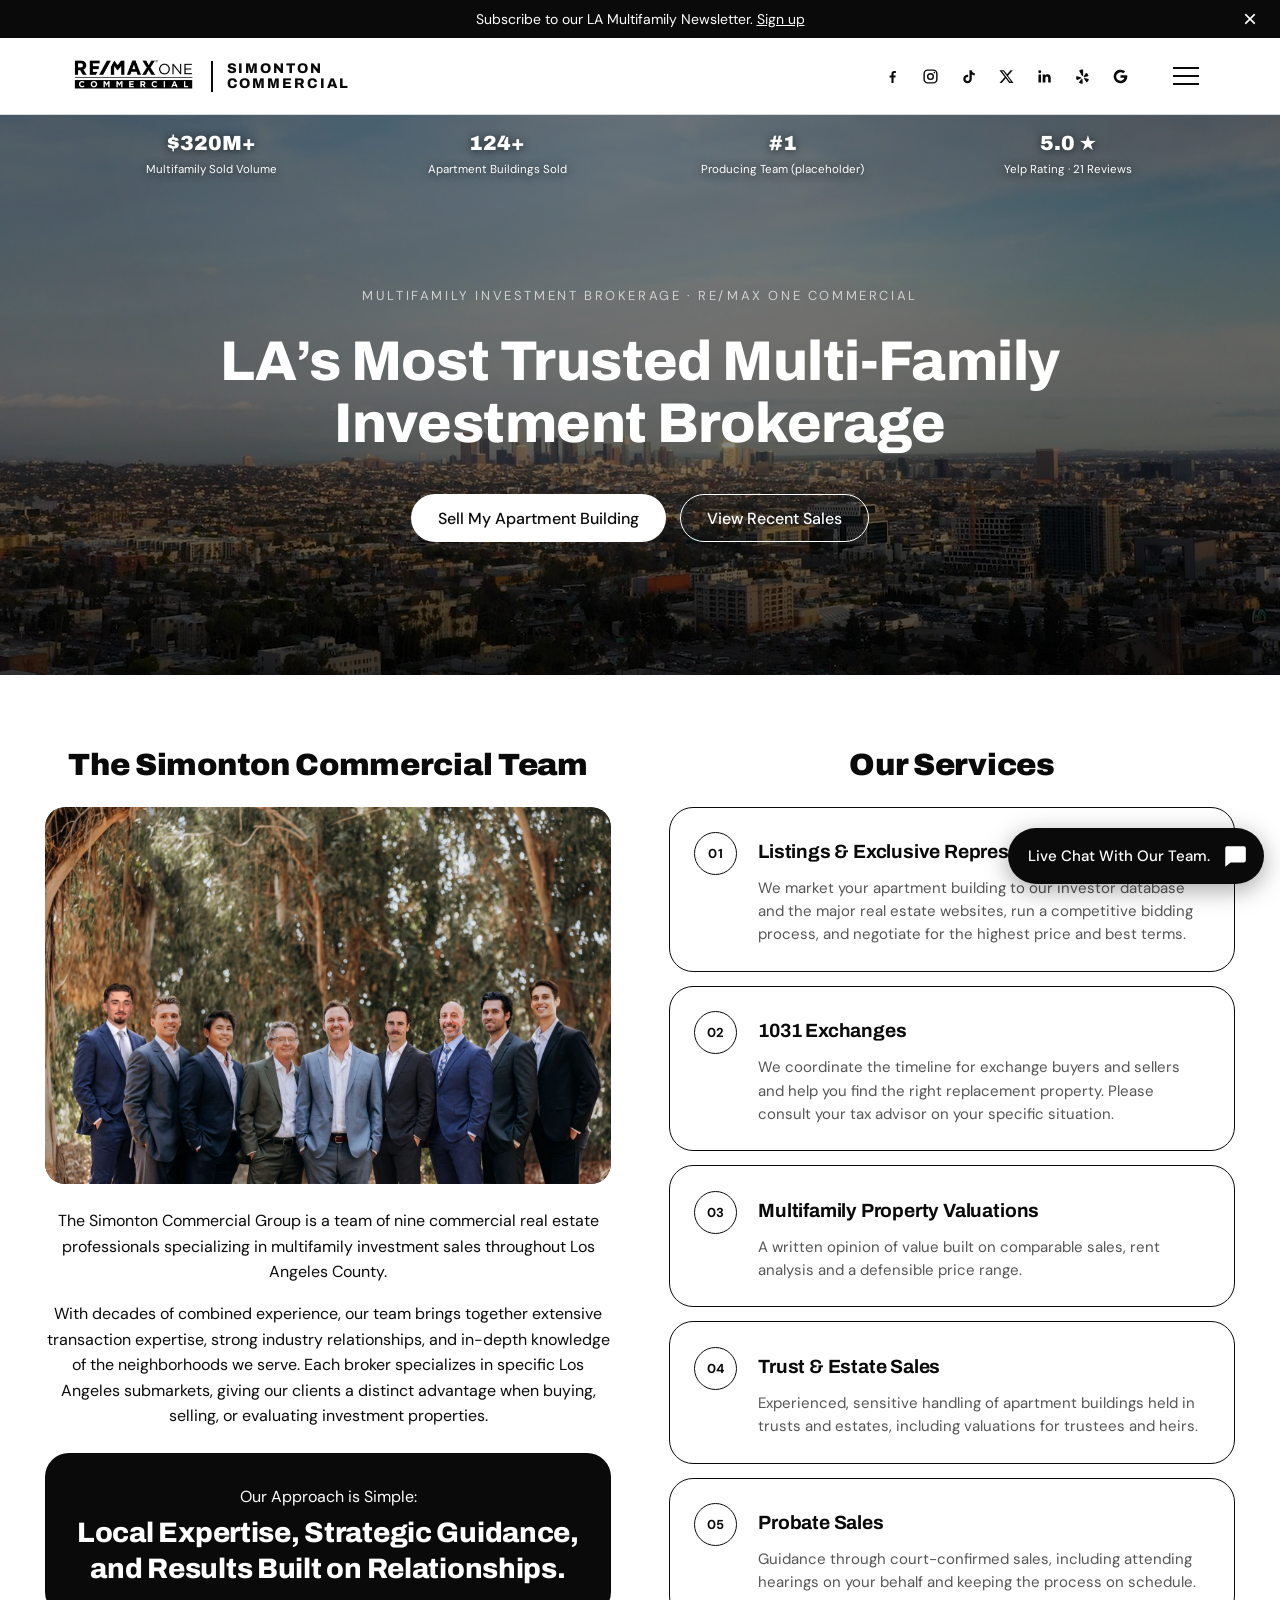
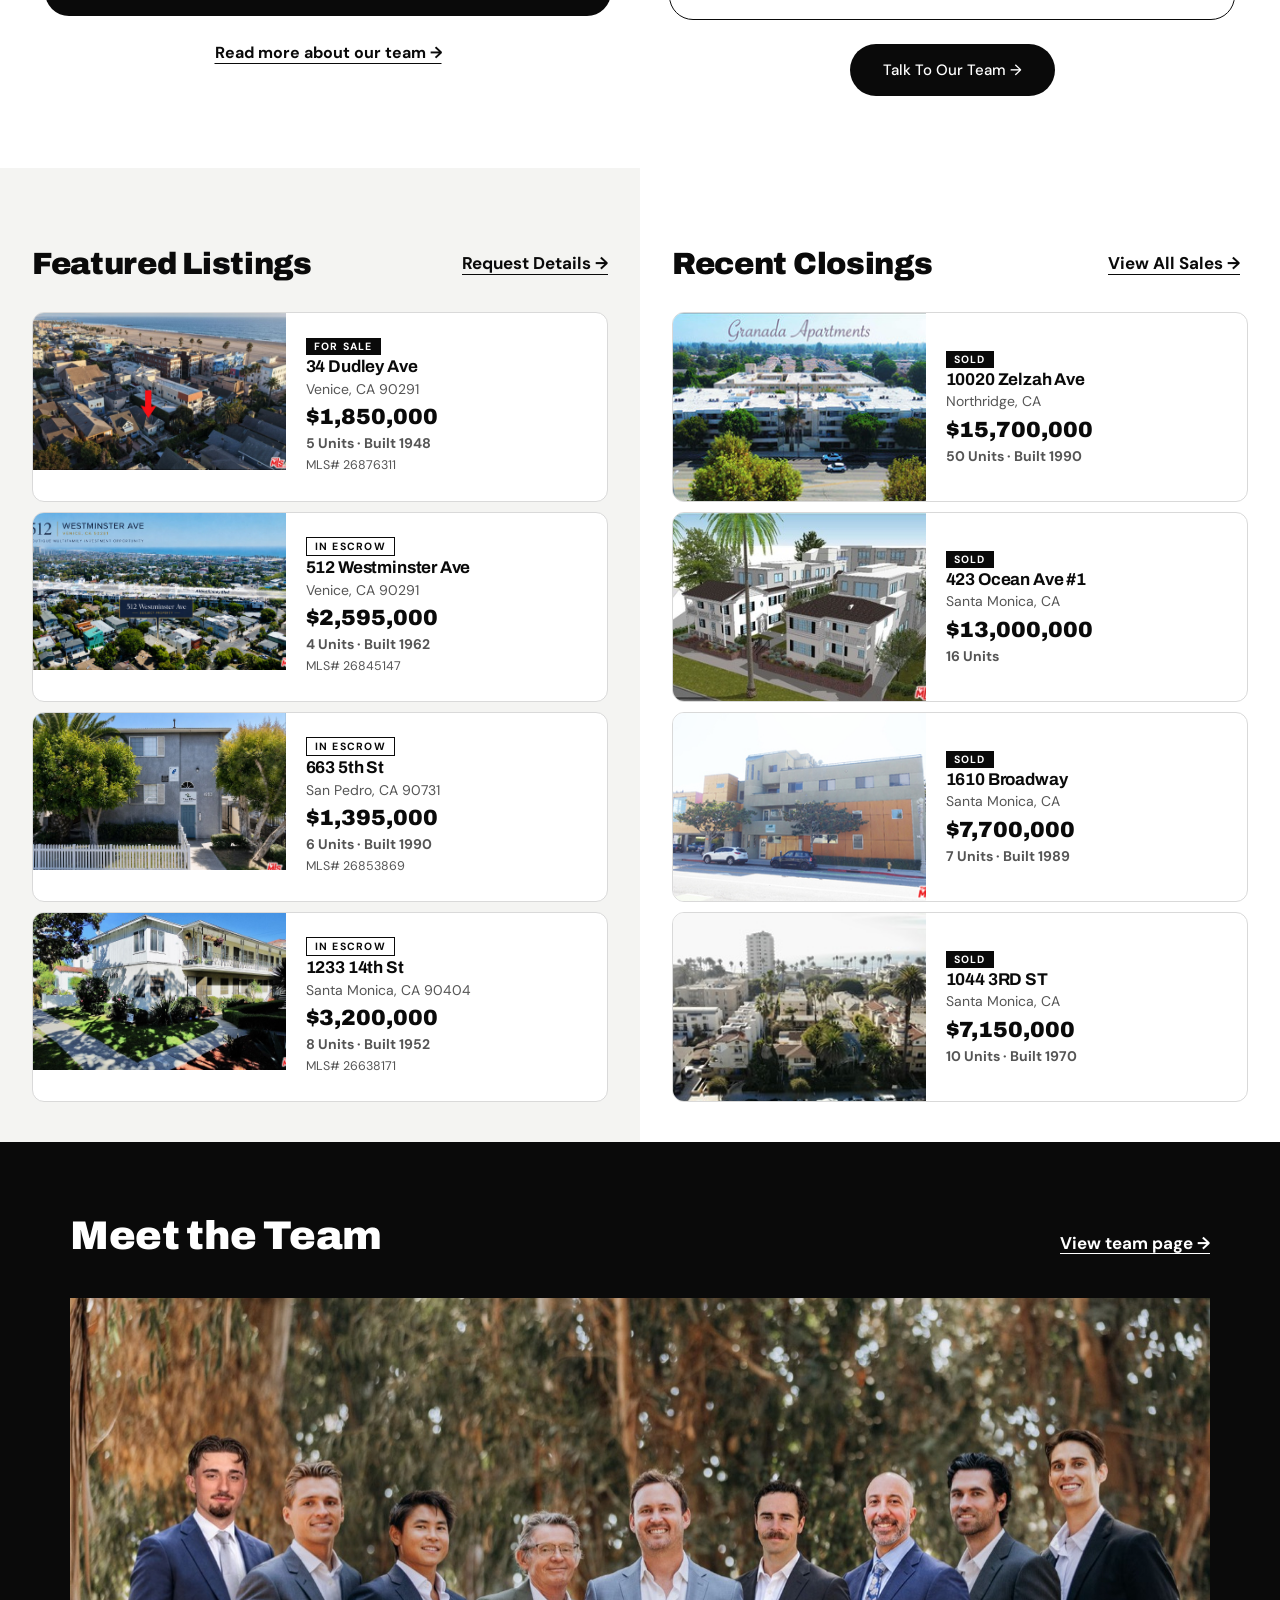
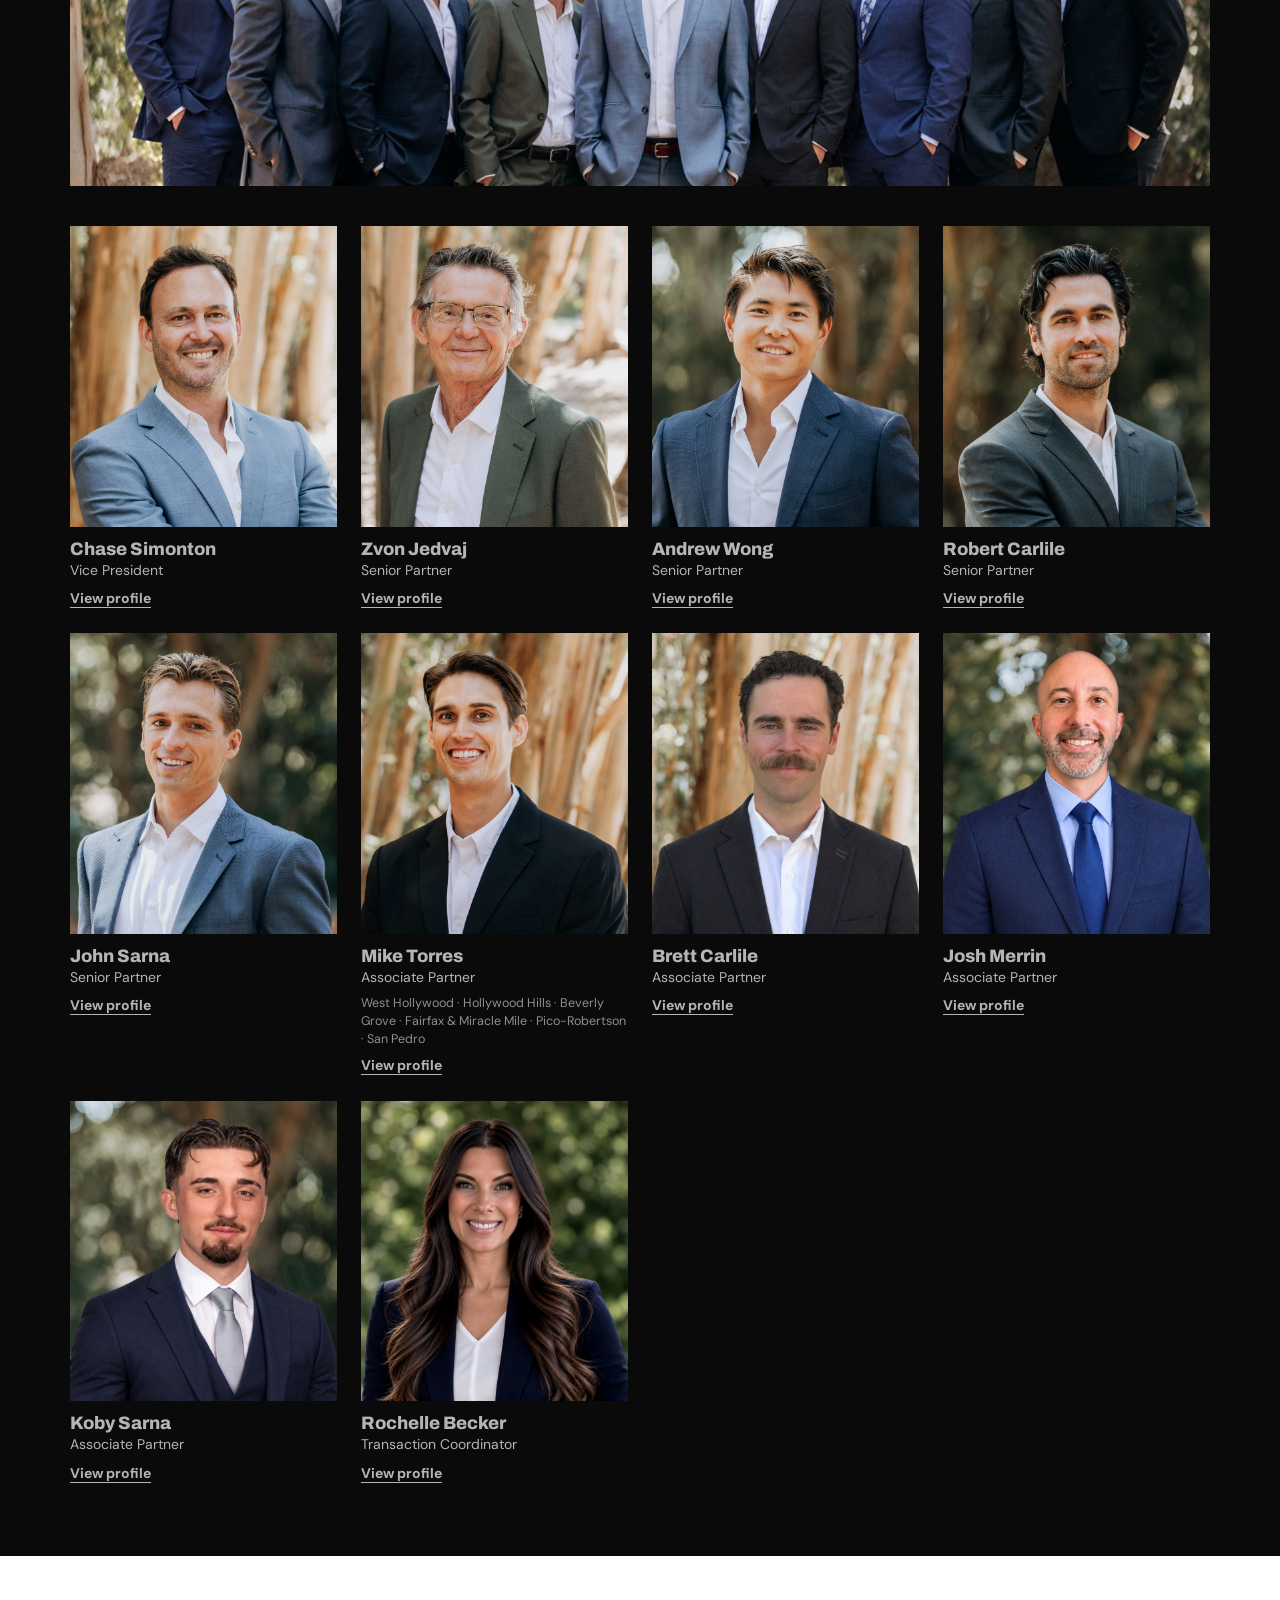
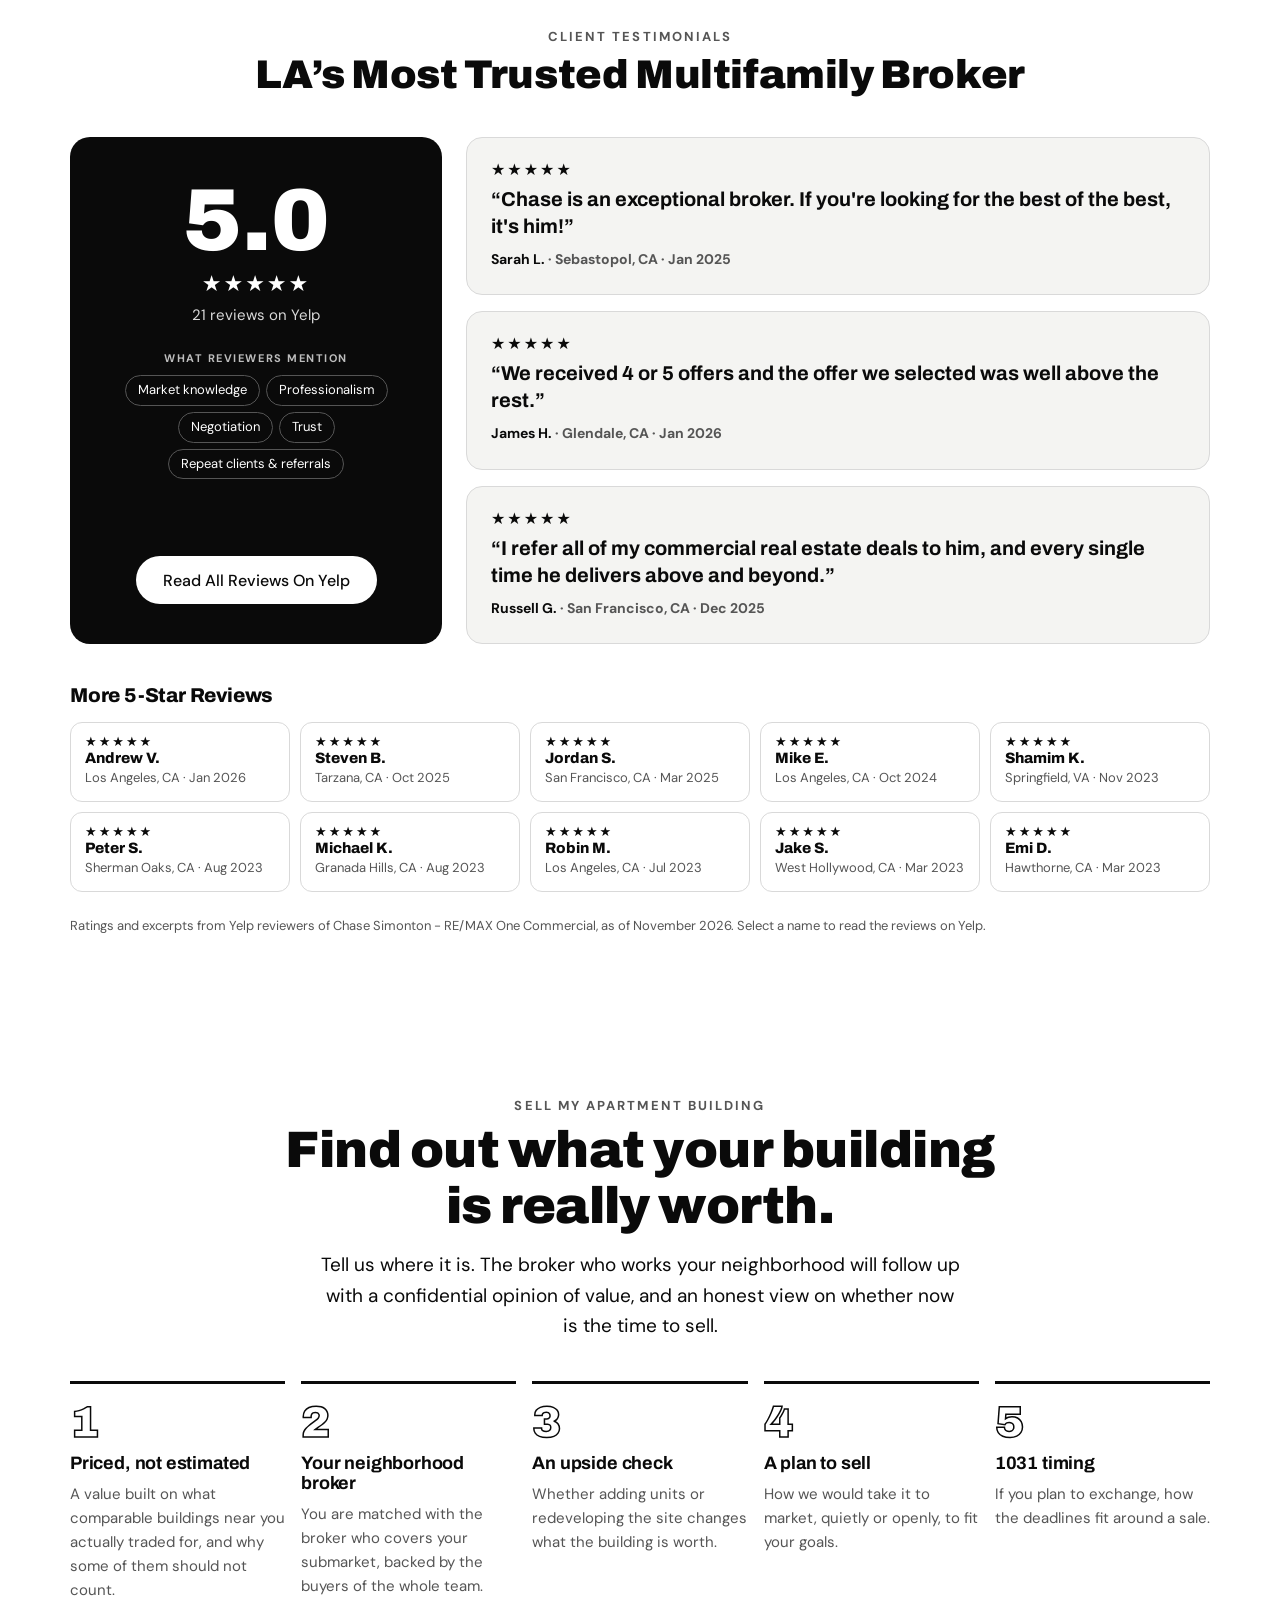
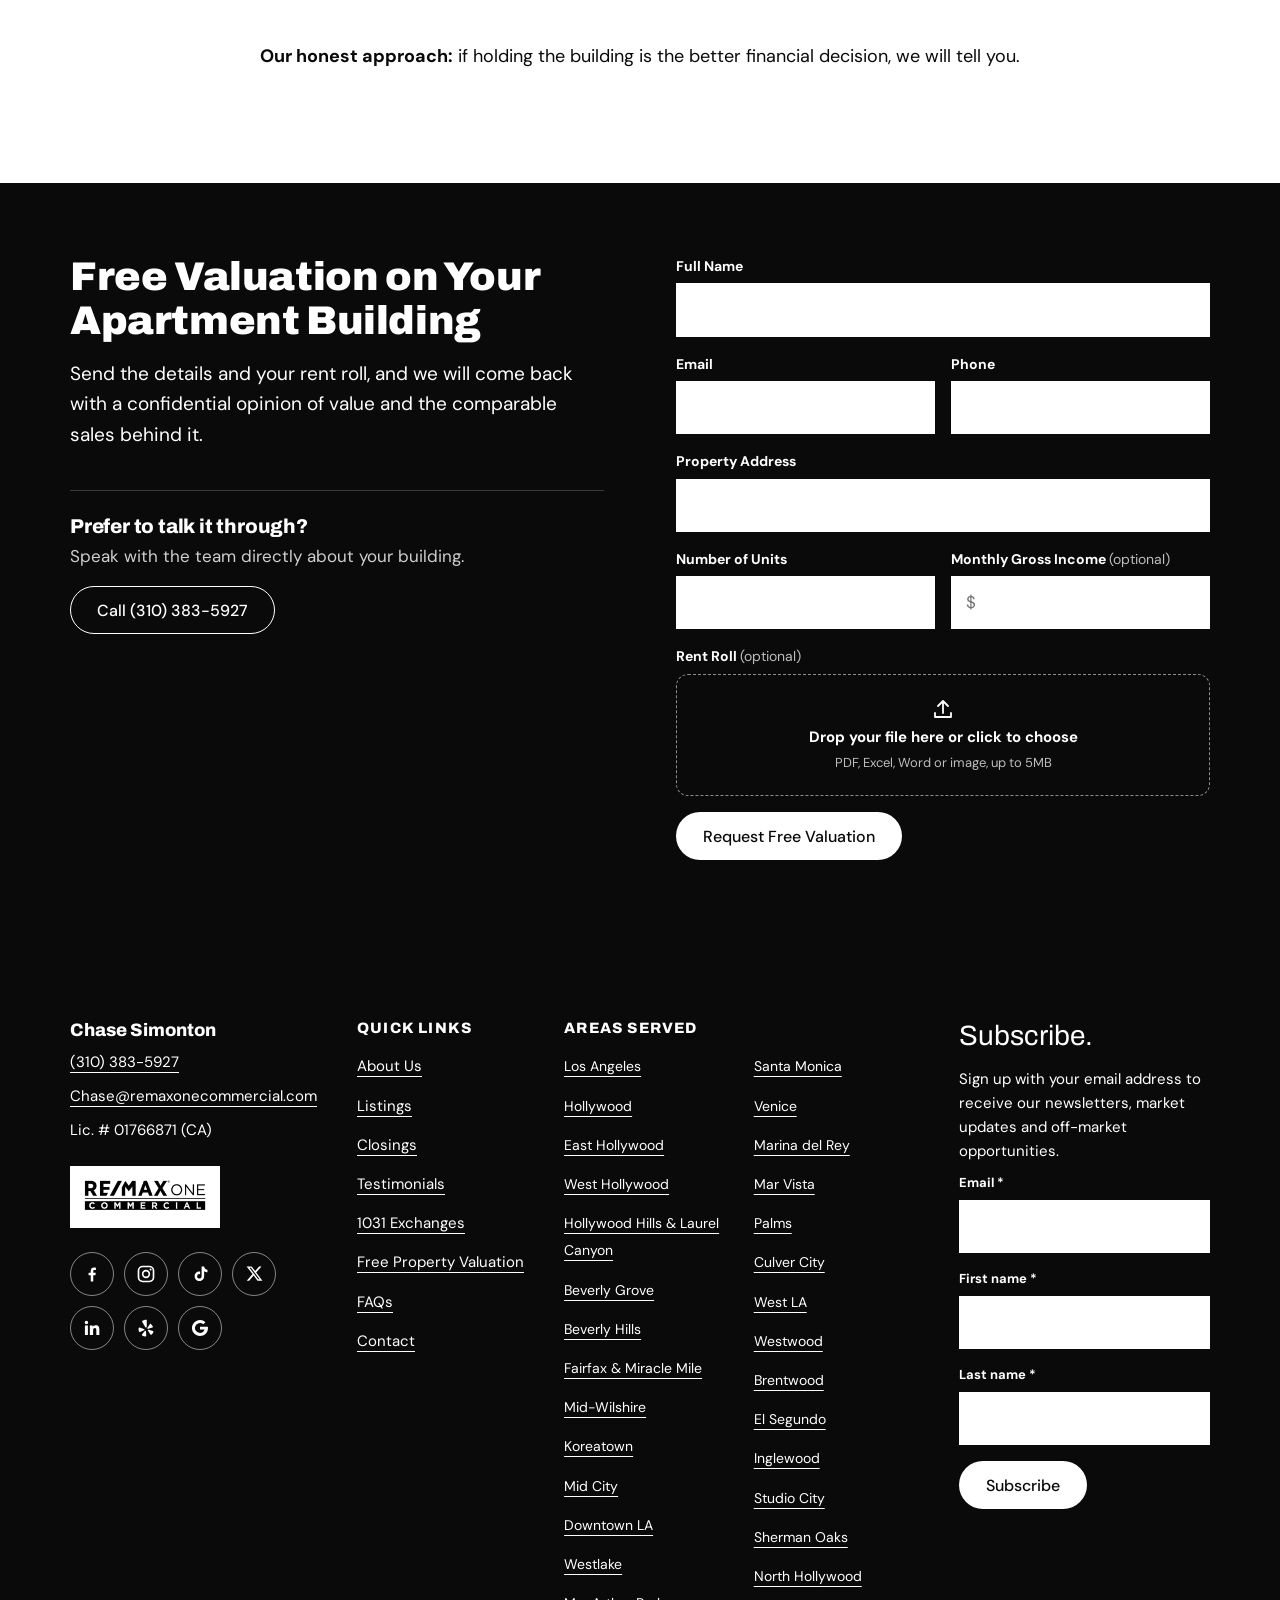
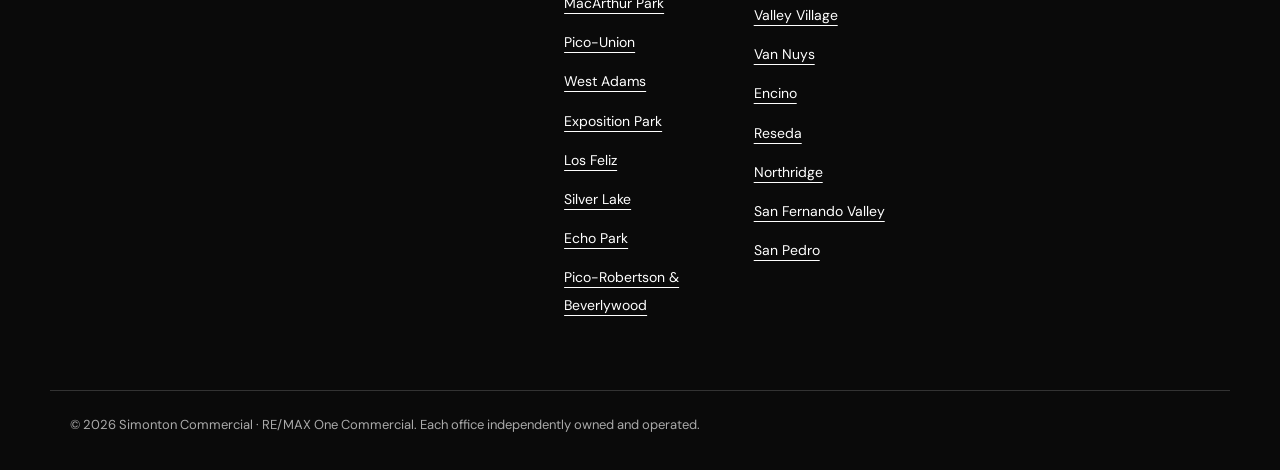
==== commit 90dc94f4: "Home listings and closings rows, Sell page, more reviews - Featured Listings and Recent Closings: si" ====
--- a/site/index.html
+++ b/site/index.html
@@ -8,7 +8,7 @@
 <link rel="preconnect" href="https://fonts.googleapis.com">
 <link rel="preconnect" href="https://fonts.gstatic.com" crossorigin>
 <link href="https://fonts.googleapis.com/css2?family=Archivo:wght@500;700;800;900&family=DM+Sans:wght@400;500;700&display=swap" rel="stylesheet">
-<link rel="stylesheet" href="styles.css?v=111">
+<link rel="stylesheet" href="styles.css?v=119">
 </head>
 <body>
 <a class="skip" href="#main">Skip to main content</a>
@@ -52,7 +52,7 @@
       <a href="blog.html">Blog</a>
       <a href="faqs.html">FAQ</a>
       <a href="contact.html">Contact</a>
-      <a class="nav-sell" href="#valuation">Sell My Apartment Building</a>
+      <a class="nav-sell" href="sell-my-apartment-building.html">Sell My Apartment Building</a>
     </nav>
   </div>
 </header>
@@ -76,8 +76,8 @@
       <p class="eyebrow">Multifamily Investment Brokerage &middot; RE/MAX One Commercial</p>
       <h1 id="hero-title">LA&rsquo;s Most Trusted Multi-Family Investment Brokerage</h1>
       <div class="hero-actions">
-        <a class="btn btn-light" href="#valuation">Sell My Apartment Building</a>
-        <a class="btn btn-ghost" href="#closings">View Recent Sales</a>
+        <a class="btn btn-light" href="sell-my-apartment-building.html">Sell My Apartment Building</a>
+        <a class="btn btn-ghost" href="closings.html">View Recent Sales</a>
       </div>
     </div>
   </section>
@@ -106,7 +106,7 @@
             <p>We coordinate the timeline for exchange buyers and sellers and help you find the right replacement property. Please consult your tax advisor on your specific situation.</p>
           </article>
           <article class="svc-card">
-            <h3><a class="svc-link" href="#valuation">Multifamily Property Valuations</a></h3>
+            <h3><a class="svc-link" href="sell-my-apartment-building.html">Multifamily Property Valuations</a></h3>
             <p>A written opinion of value built on comparable sales, rent analysis and a defensible price range.</p>
           </article>
           <article class="svc-card">
@@ -126,23 +126,23 @@
   <div class="lc-split">
   <section class="section alt" id="listings">
     <div class="wrap">
-      <div class="head"><h2>Featured Listings</h2><a class="link" href="contact.html">Request details &rarr;</a></div>
+      <div class="head"><h2>Featured Listings</h2><a class="link" href="contact.html">Request Details &rarr;</a></div>
       <div class="cards">
         <article class="card listing">
           <img class="listing-img" src="assets/listings/26876311.jpg" alt="Aerial view of 34 Dudley Ave, Venice" loading="lazy" width="1280" height="720">
-          <div class="card-body"><span class="tag">For Sale</span><h3>34 Dudley Ave</h3><p class="loc">Venice, CA 90291</p><p class="price">$1,850,000</p><p class="mls">MLS# 26876311</p></div>
+          <div class="card-body"><span class="tag">For Sale</span><h3>34 Dudley Ave</h3><p class="loc">Venice, CA 90291</p><p class="price">$1,850,000</p><p class="facts">5 Units &middot; Built 1948</p><p class="mls">MLS# 26876311</p></div>
         </article>
         <article class="card listing">
           <img class="listing-img" src="assets/listings/26845147.jpg" alt="Aerial view of 512 Westminster Ave, Venice" loading="lazy" width="1280" height="720">
-          <div class="card-body"><span class="tag tag-alt">In Escrow</span><h3>512 Westminster Ave</h3><p class="loc">Venice, CA 90291</p><p class="price">$2,595,000</p><p class="mls">MLS# 26845147</p></div>
+          <div class="card-body"><span class="tag tag-alt">In Escrow</span><h3>512 Westminster Ave</h3><p class="loc">Venice, CA 90291</p><p class="price">$2,595,000</p><p class="facts">4 Units &middot; Built 1962</p><p class="mls">MLS# 26845147</p></div>
         </article>
         <article class="card listing">
           <img class="listing-img" src="assets/listings/26853869.jpg" alt="Aerial view of 663 5th St, San Pedro" loading="lazy" width="1280" height="720">
-          <div class="card-body"><span class="tag tag-alt">In Escrow</span><h3>663 5th St</h3><p class="loc">San Pedro, CA 90731</p><p class="price">$1,395,000</p><p class="mls">MLS# 26853869</p></div>
+          <div class="card-body"><span class="tag tag-alt">In Escrow</span><h3>663 5th St</h3><p class="loc">San Pedro, CA 90731</p><p class="price">$1,395,000</p><p class="facts">6 Units &middot; Built 1990</p><p class="mls">MLS# 26853869</p></div>
         </article>
         <article class="card listing">
           <img class="listing-img" src="assets/listings/26638171.jpg" alt="Aerial view of 1233 14th St, Santa Monica" loading="lazy" width="1280" height="720">
-          <div class="card-body"><span class="tag tag-alt">In Escrow</span><h3>1233 14th St</h3><p class="loc">Santa Monica, CA 90404</p><p class="price">$3,200,000</p><p class="mls">MLS# 26638171</p></div>
+          <div class="card-body"><span class="tag tag-alt">In Escrow</span><h3>1233 14th St</h3><p class="loc">Santa Monica, CA 90404</p><p class="price">$3,200,000</p><p class="facts">8 Units &middot; Built 1952</p><p class="mls">MLS# 26638171</p></div>
         </article>
       </div>
       <p class="disclaimer">Listing data from the MLS as of Oct 19, 2026. Information deemed reliable but not guaranteed.</p>
@@ -154,7 +154,7 @@
       <div class="head cc-head">
         <h2>Recent Closings</h2>
         <div class="cc-controls">
-          <a class="link" href="closings.html">View all sales &rarr;</a>
+          <a class="link" href="closings.html">View All Sales &rarr;</a>
         </div>
       </div>
       <div class="cards" id="closings-carousel"></div>
@@ -198,7 +198,10 @@
         <li><a href="https://www.yelp.com/biz/chase-simonton-re-max-one-commercial-santa-monica" target="_blank" rel="noopener noreferrer"><span class="rv-stars" role="img" aria-label="5 out of 5 stars">&#9733;&#9733;&#9733;&#9733;&#9733;</span><strong>Steven B.</strong><span>Tarzana, CA &middot; Oct 2025</span></a></li>
         <li><a href="https://www.yelp.com/biz/chase-simonton-re-max-one-commercial-santa-monica" target="_blank" rel="noopener noreferrer"><span class="rv-stars" role="img" aria-label="5 out of 5 stars">&#9733;&#9733;&#9733;&#9733;&#9733;</span><strong>Jordan S.</strong><span>San Francisco, CA &middot; Mar 2025</span></a></li>
         <li><a href="https://www.yelp.com/biz/chase-simonton-re-max-one-commercial-santa-monica" target="_blank" rel="noopener noreferrer"><span class="rv-stars" role="img" aria-label="5 out of 5 stars">&#9733;&#9733;&#9733;&#9733;&#9733;</span><strong>Mike E.</strong><span>Los Angeles, CA &middot; Oct 2024</span></a></li>
+        <li><a href="https://www.yelp.com/biz/chase-simonton-re-max-one-commercial-santa-monica" target="_blank" rel="noopener noreferrer"><span class="rv-stars" role="img" aria-label="5 out of 5 stars">&#9733;&#9733;&#9733;&#9733;&#9733;</span><strong>Shamim K.</strong><span>Springfield, VA &middot; Nov 2023</span></a></li>
+        <li><a href="https://www.yelp.com/biz/chase-simonton-re-max-one-commercial-santa-monica" target="_blank" rel="noopener noreferrer"><span class="rv-stars" role="img" aria-label="5 out of 5 stars">&#9733;&#9733;&#9733;&#9733;&#9733;</span><strong>Peter S.</strong><span>Sherman Oaks, CA &middot; Aug 2023</span></a></li>
         <li><a href="https://www.yelp.com/biz/chase-simonton-re-max-one-commercial-santa-monica" target="_blank" rel="noopener noreferrer"><span class="rv-stars" role="img" aria-label="5 out of 5 stars">&#9733;&#9733;&#9733;&#9733;&#9733;</span><strong>Michael K.</strong><span>Granada Hills, CA &middot; Aug 2023</span></a></li>
+        <li><a href="https://www.yelp.com/biz/chase-simonton-re-max-one-commercial-santa-monica" target="_blank" rel="noopener noreferrer"><span class="rv-stars" role="img" aria-label="5 out of 5 stars">&#9733;&#9733;&#9733;&#9733;&#9733;</span><strong>Robin M.</strong><span>Los Angeles, CA &middot; Jul 2023</span></a></li>
         <li><a href="https://www.yelp.com/biz/chase-simonton-re-max-one-commercial-santa-monica" target="_blank" rel="noopener noreferrer"><span class="rv-stars" role="img" aria-label="5 out of 5 stars">&#9733;&#9733;&#9733;&#9733;&#9733;</span><strong>Jake S.</strong><span>West Hollywood, CA &middot; Mar 2023</span></a></li>
         <li><a href="https://www.yelp.com/biz/chase-simonton-re-max-one-commercial-santa-monica" target="_blank" rel="noopener noreferrer"><span class="rv-stars" role="img" aria-label="5 out of 5 stars">&#9733;&#9733;&#9733;&#9733;&#9733;</span><strong>Emi D.</strong><span>Hawthorne, CA &middot; Mar 2023</span></a></li>
       </ul>
@@ -293,7 +296,7 @@
         <li><a href="#closings">Closings</a></li>
         <li><a href="#testimonials">Testimonials</a></li>
         <li><a href="1031-exchanges.html">1031 Exchanges</a></li>
-        <li><a href="#valuation">Free Property Valuation</a></li>
+        <li><a href="sell-my-apartment-building.html">Free Property Valuation</a></li>
         <li><a href="faqs.html">FAQs</a></li>
         <li><a href="contact.html">Contact</a></li>
       </ul>
@@ -384,6 +387,6 @@
 
 <script src="closings-data.js"></script>
 <script src="team-data.js?v=44"></script>
-<script src="script.js?v=111"></script>
+<script src="script.js?v=119"></script>
 </body>
 </html>
--- a/site/styles.css
+++ b/site/styles.css
@@ -1033,3 +1033,41 @@
   .lc-split .head h2{font-size:clamp(26px,2.4vw,36px)}
   .lc-split #listings .cards,.lc-split #closings .cards{grid-template-columns:repeat(2,minmax(0,1fr));gap:var(--s2)}
 }
+
+/* Home: listings and closings as compact rows (photo, address, price) */
+@media (min-width:1101px){
+  .lc-split #listings .cards,.lc-split #closings .cards{grid-template-columns:minmax(0,1fr);gap:10px}
+  .lc-split .card.listing{display:grid;grid-template-columns:150px minmax(0,1fr);border-radius:12px;overflow:hidden}
+  .lc-split .card.listing .listing-img{height:100%;min-height:104px;aspect-ratio:auto}
+  .lc-split .card.listing .card-body{display:grid;grid-template-columns:minmax(0,1fr) auto;grid-template-areas:"tag price" "name price" "loc mls";align-items:center;column-gap:16px;row-gap:2px;padding:12px 18px}
+  .lc-split .card-body .tag{grid-area:tag;justify-self:start;margin:0 0 2px;padding:2px 8px;font-size:10.5px}
+  .lc-split .card-body h3{grid-area:name;margin:0;font-size:17px}
+  .lc-split .card-body .loc{grid-area:loc;margin:0;font-size:14px}
+  .lc-split .card-body .price{grid-area:price;margin:0;font-size:22px;text-align:right;justify-self:end}
+  .lc-split .card-body .mls{grid-area:mls;margin:0;font-size:12.5px;text-align:right;justify-self:end}
+}
+
+/* Home listings and closings: larger photos, building facts, no disclaimer lines */
+.facts{margin:6px 0 0;font:700 14px var(--font-body);color:var(--ink)}
+@media (min-width:1101px){
+  .lc-split .disclaimer{display:none}
+  .lc-split .card.listing{grid-template-columns:44% minmax(0,1fr)}
+  .lc-split .card.listing .listing-img{min-height:172px}
+  .lc-split .card.listing .card-body{display:flex;flex-direction:column;justify-content:center;align-items:flex-start;padding:14px 20px;gap:1px}
+  .lc-split .card-body .price{text-align:left;justify-self:auto;margin-top:4px}
+  .lc-split .card-body .mls{text-align:left;justify-self:auto;margin-top:2px}
+  .lc-split .card-body .facts{margin-top:4px}
+}
+.lc-split .disclaimer{display:none}
+.lc-split > .section{padding-bottom:var(--s4)}
+@media (min-width:1101px){
+  .lc-split .card.listing{height:190px}
+  .lc-split .card.listing .listing-img{height:190px;min-height:0}
+}
+
+/* Sell page heading matches the home page section heading */
+.sell-head h1{font-size:clamp(30px,4vw,52px);font-weight:900;margin-bottom:var(--s2)}
+
+/* More 5-Star Reviews: ten cards always fill their rows */
+.rv-more{grid-template-columns:repeat(2,minmax(0,1fr))}
+@media (min-width:1101px){.rv-more{grid-template-columns:repeat(5,minmax(0,1fr))}}
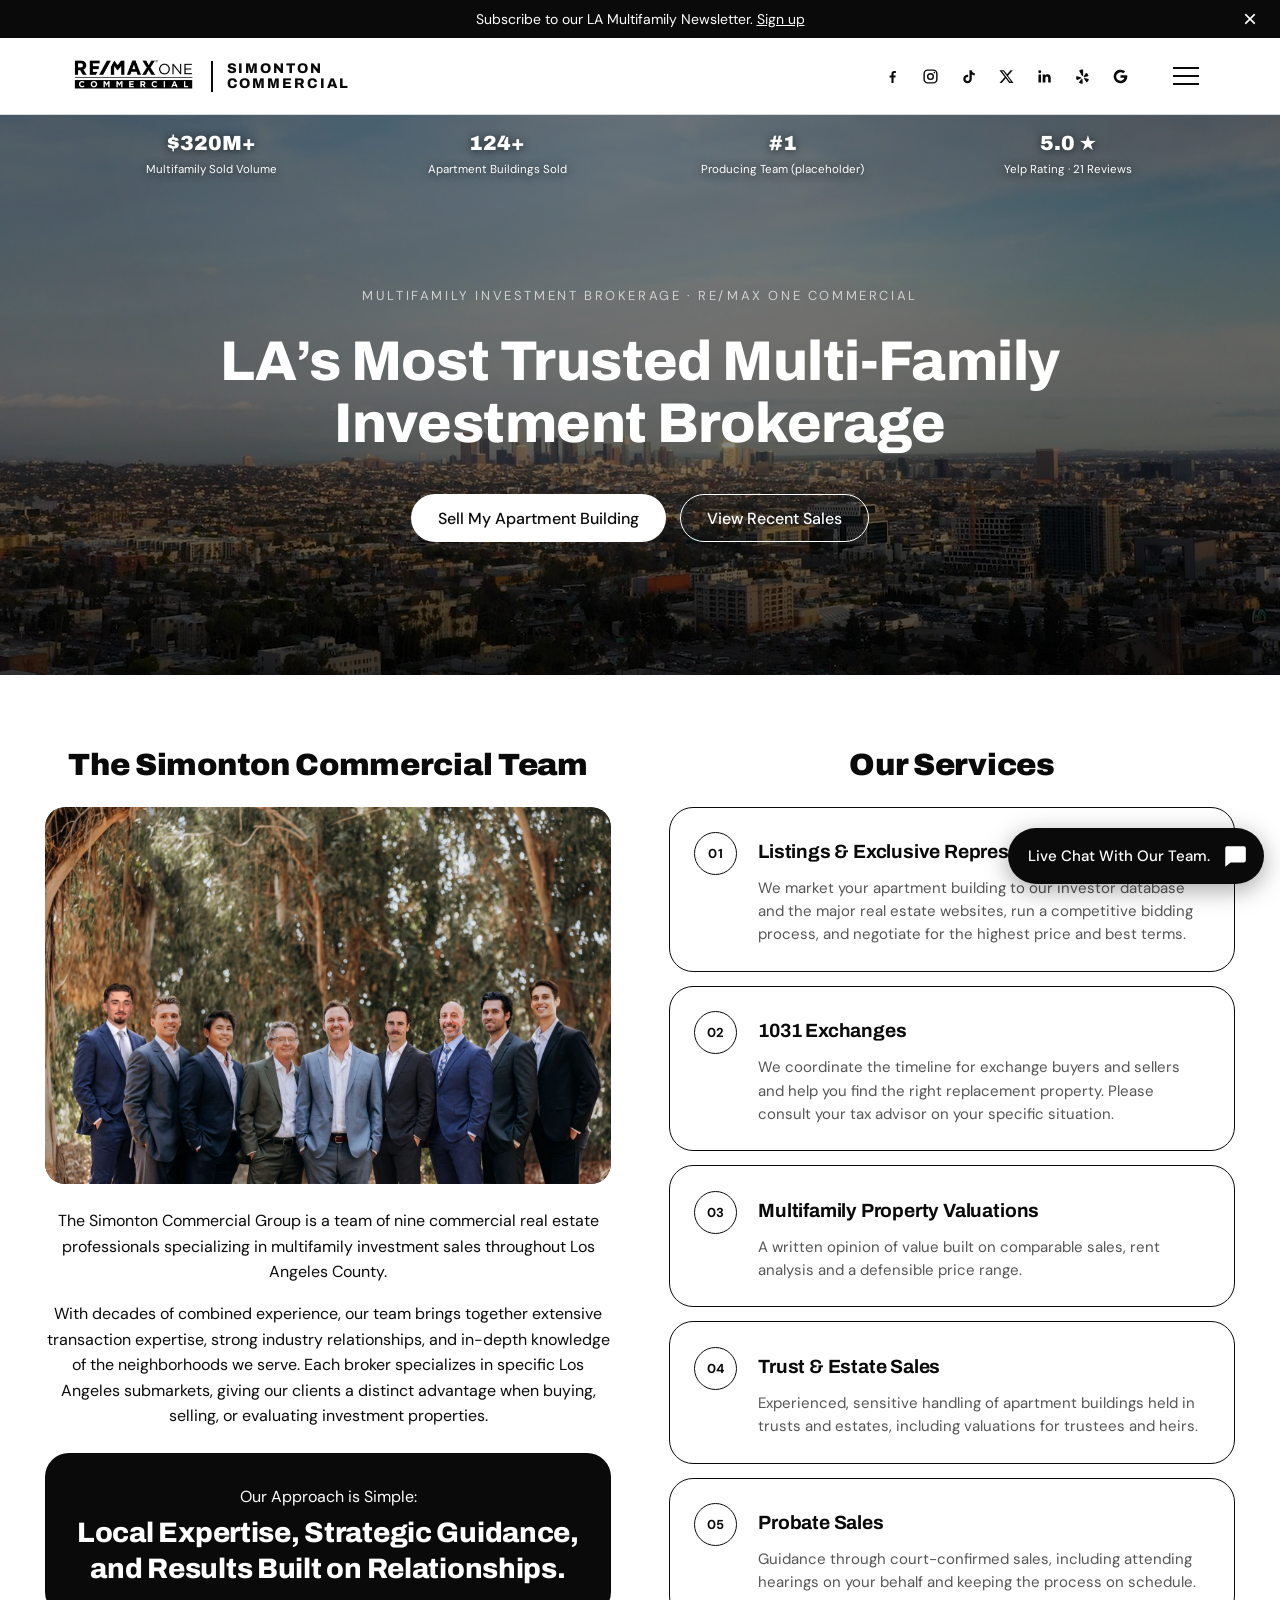
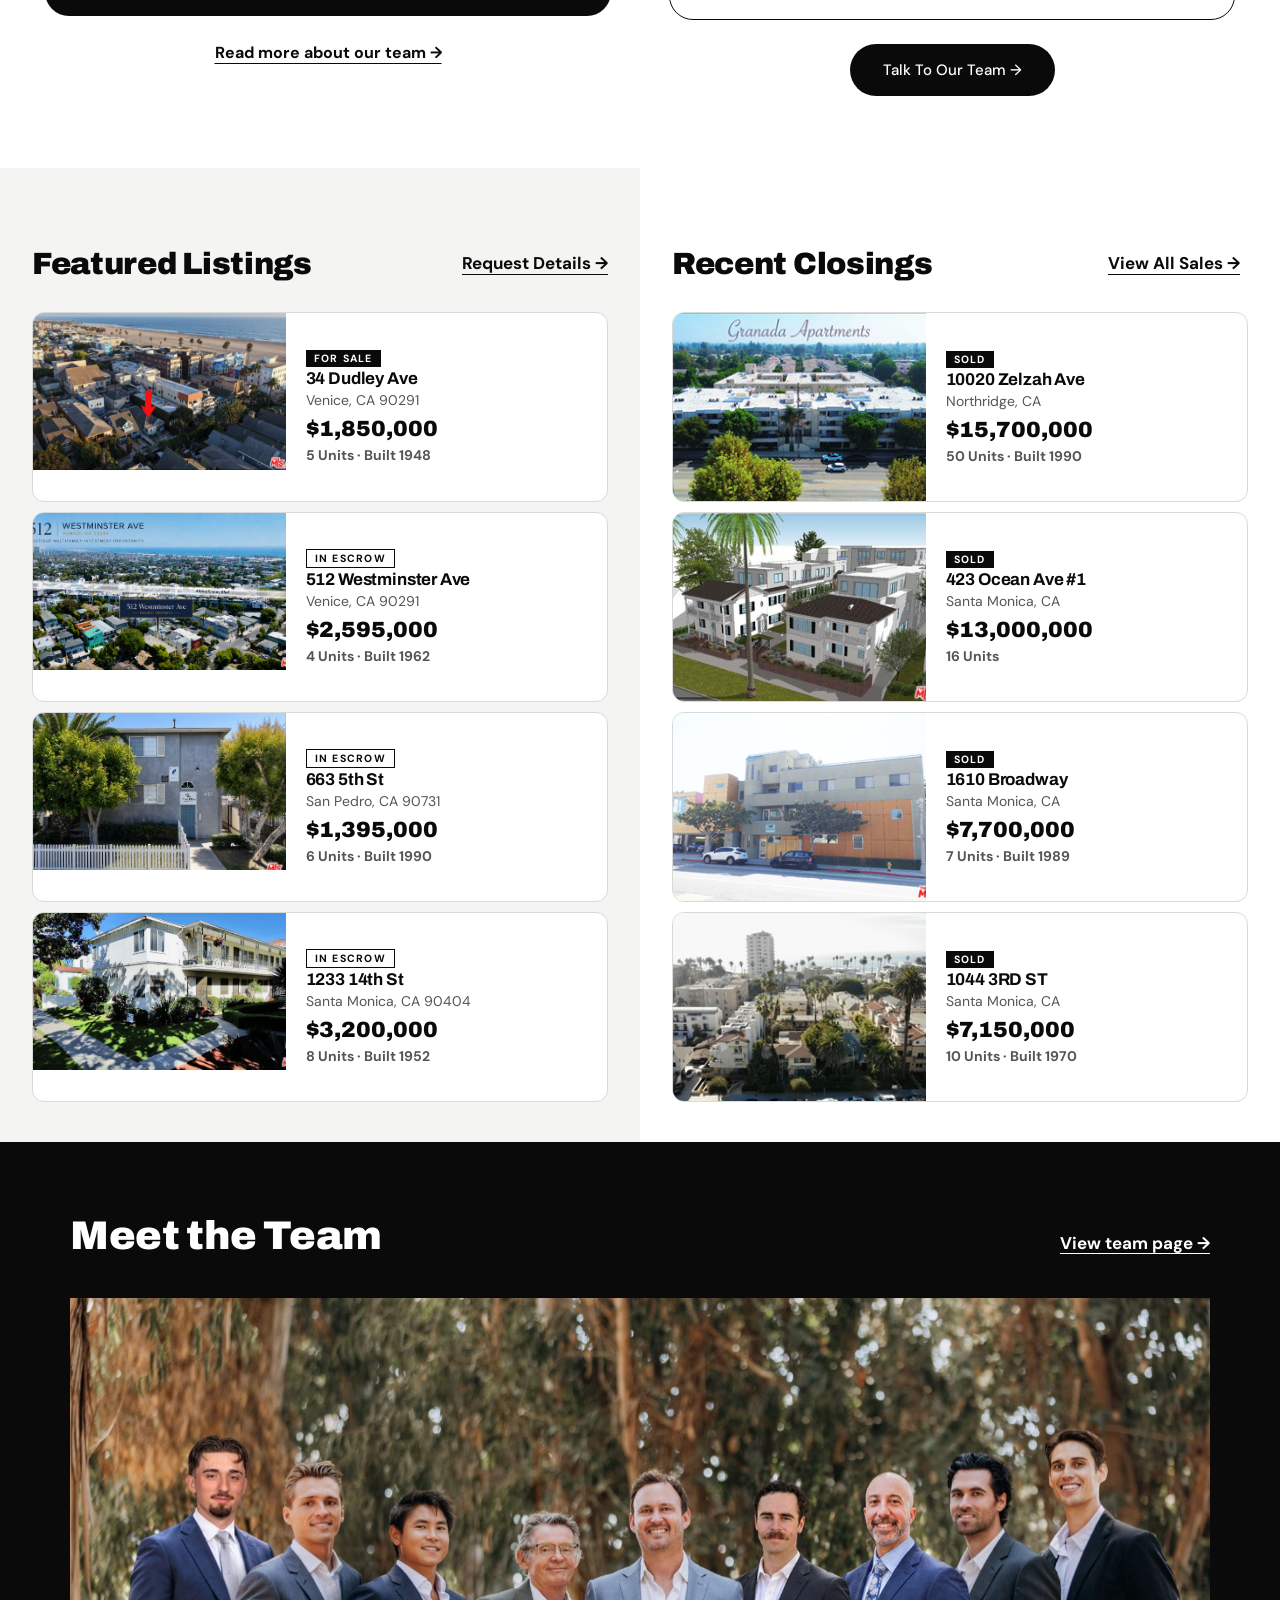
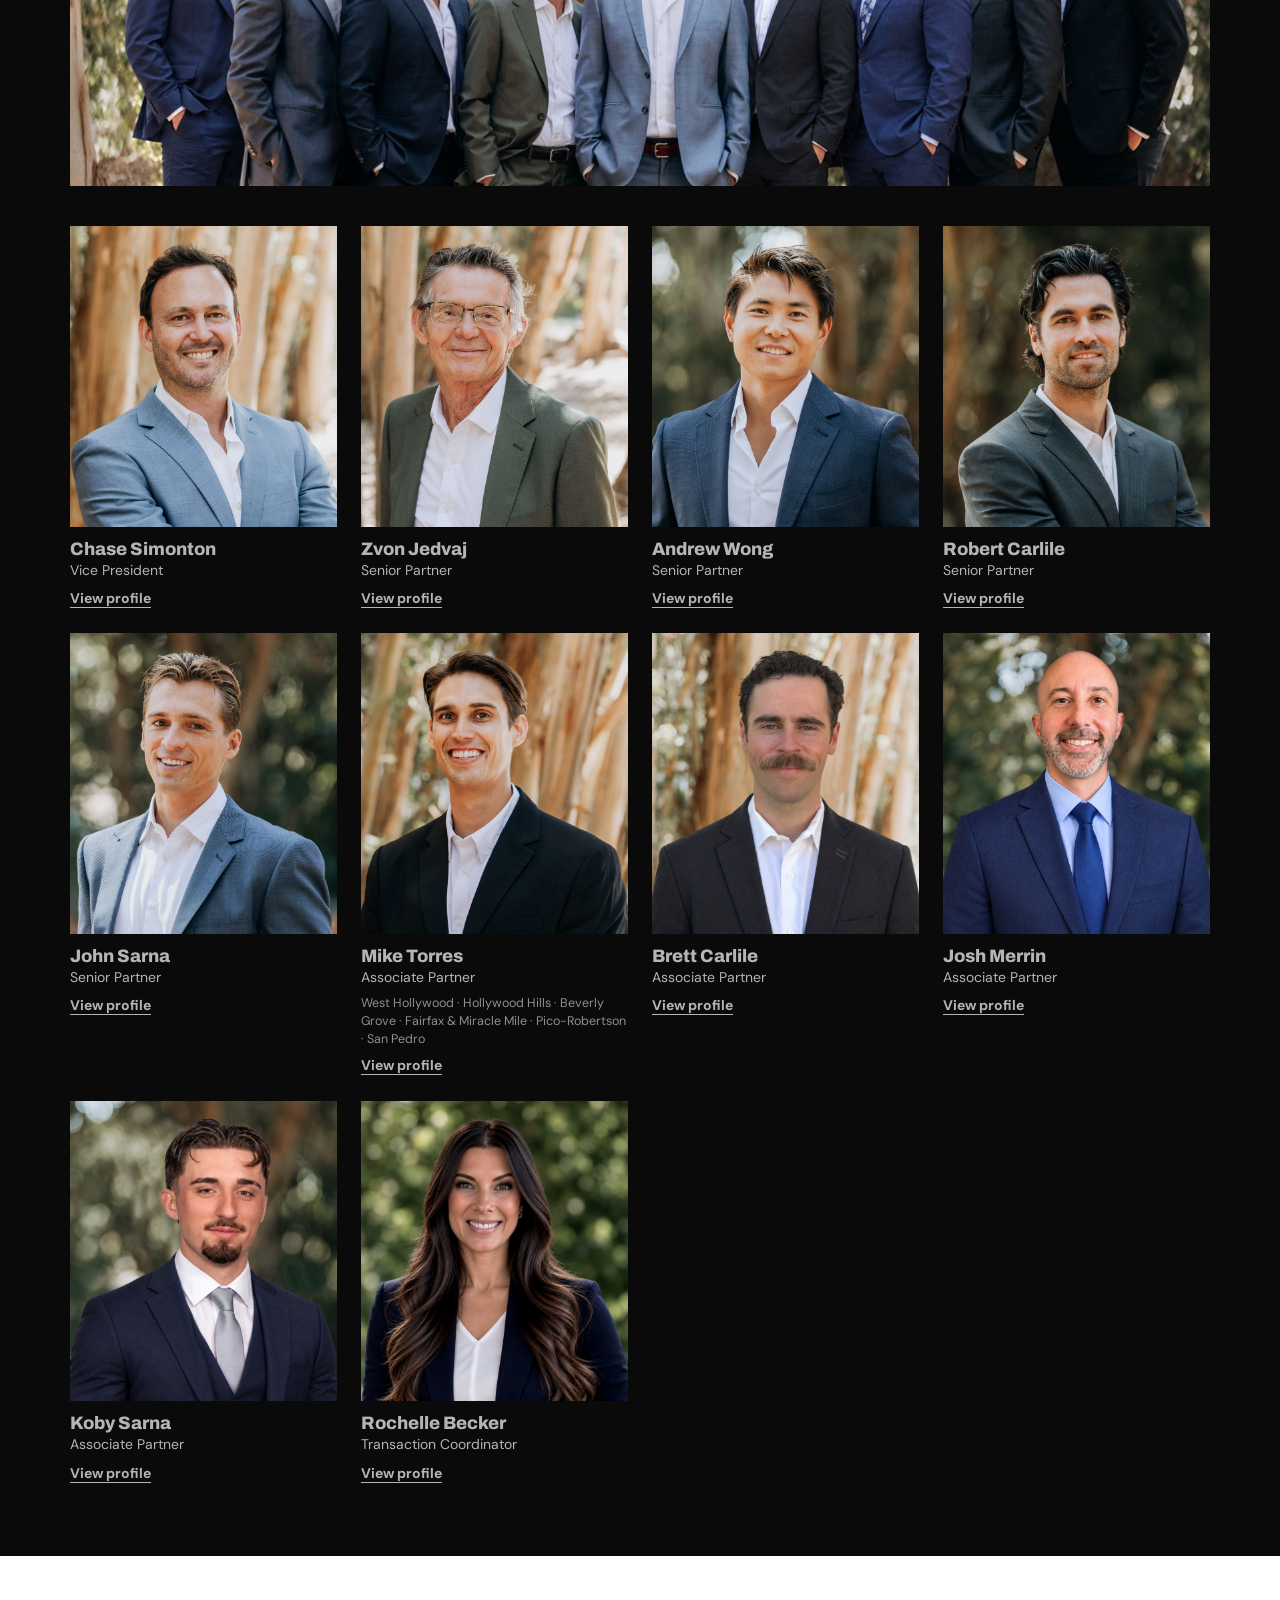
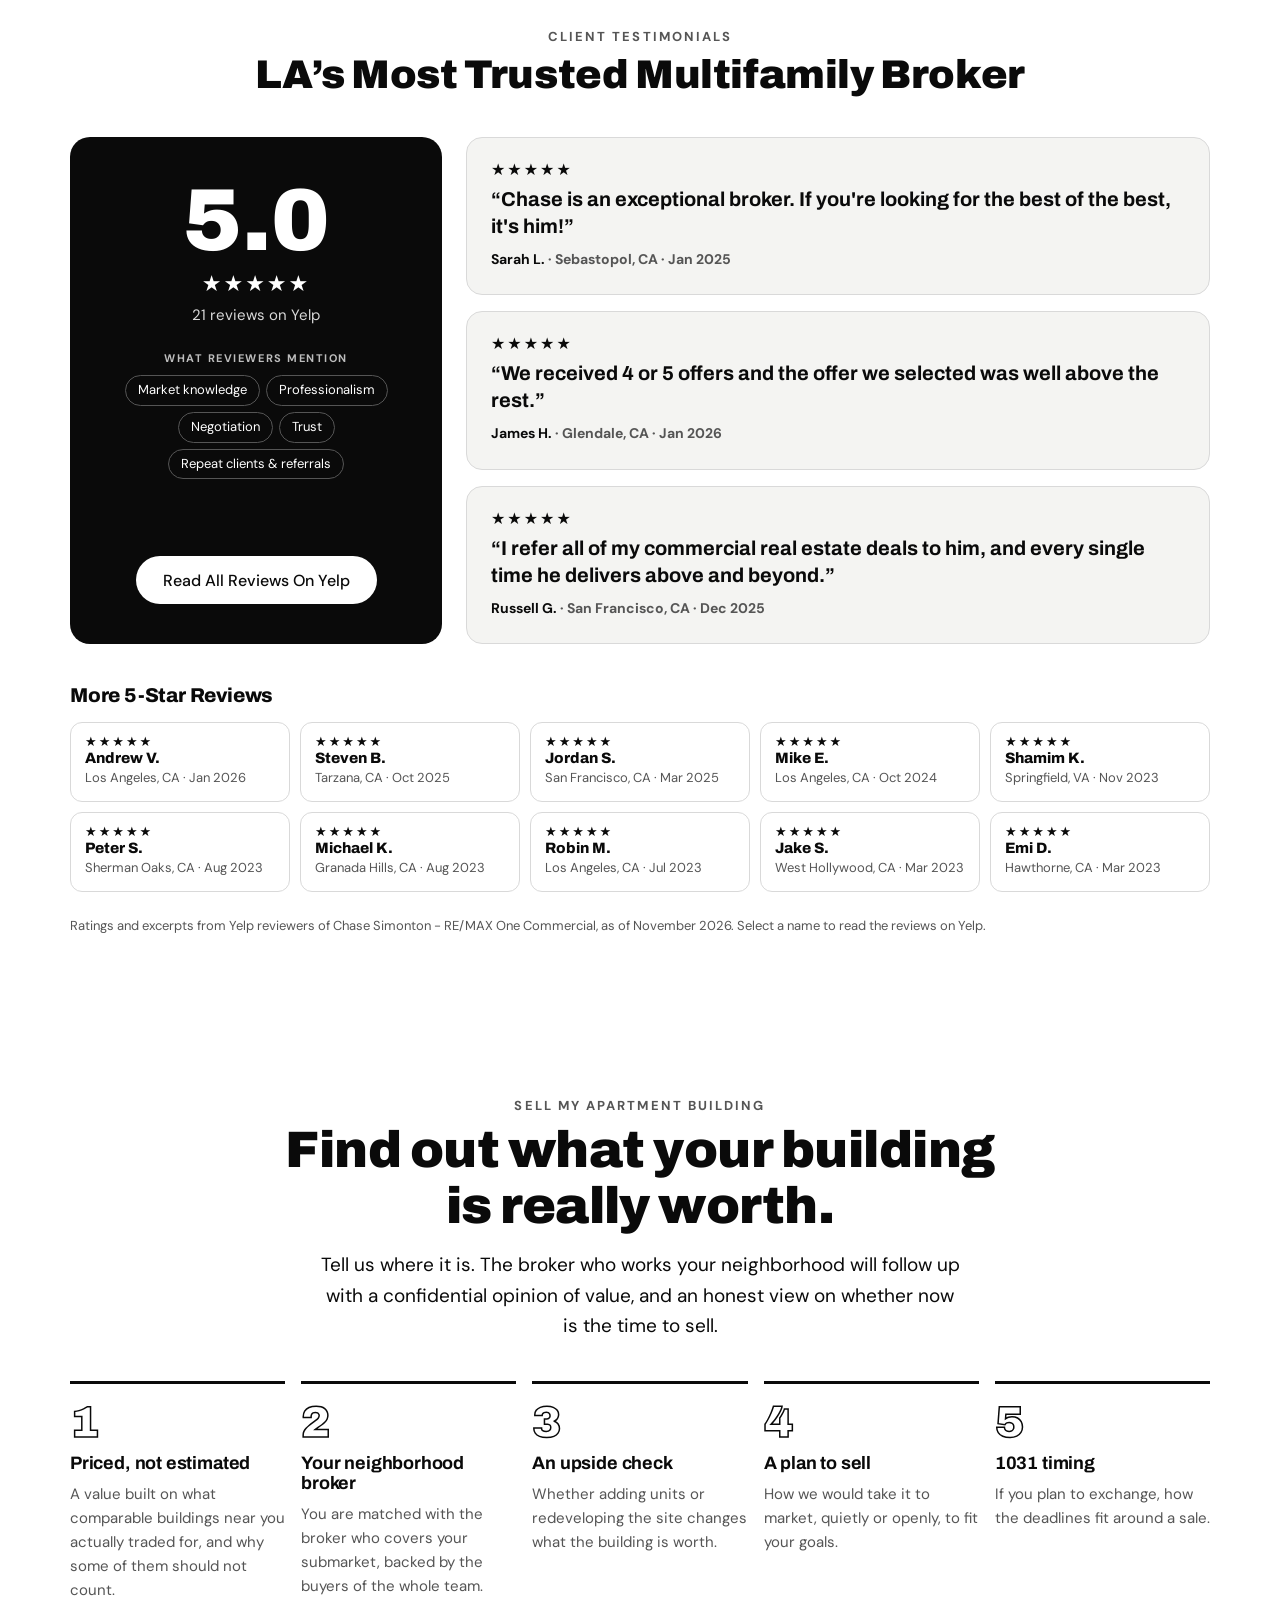
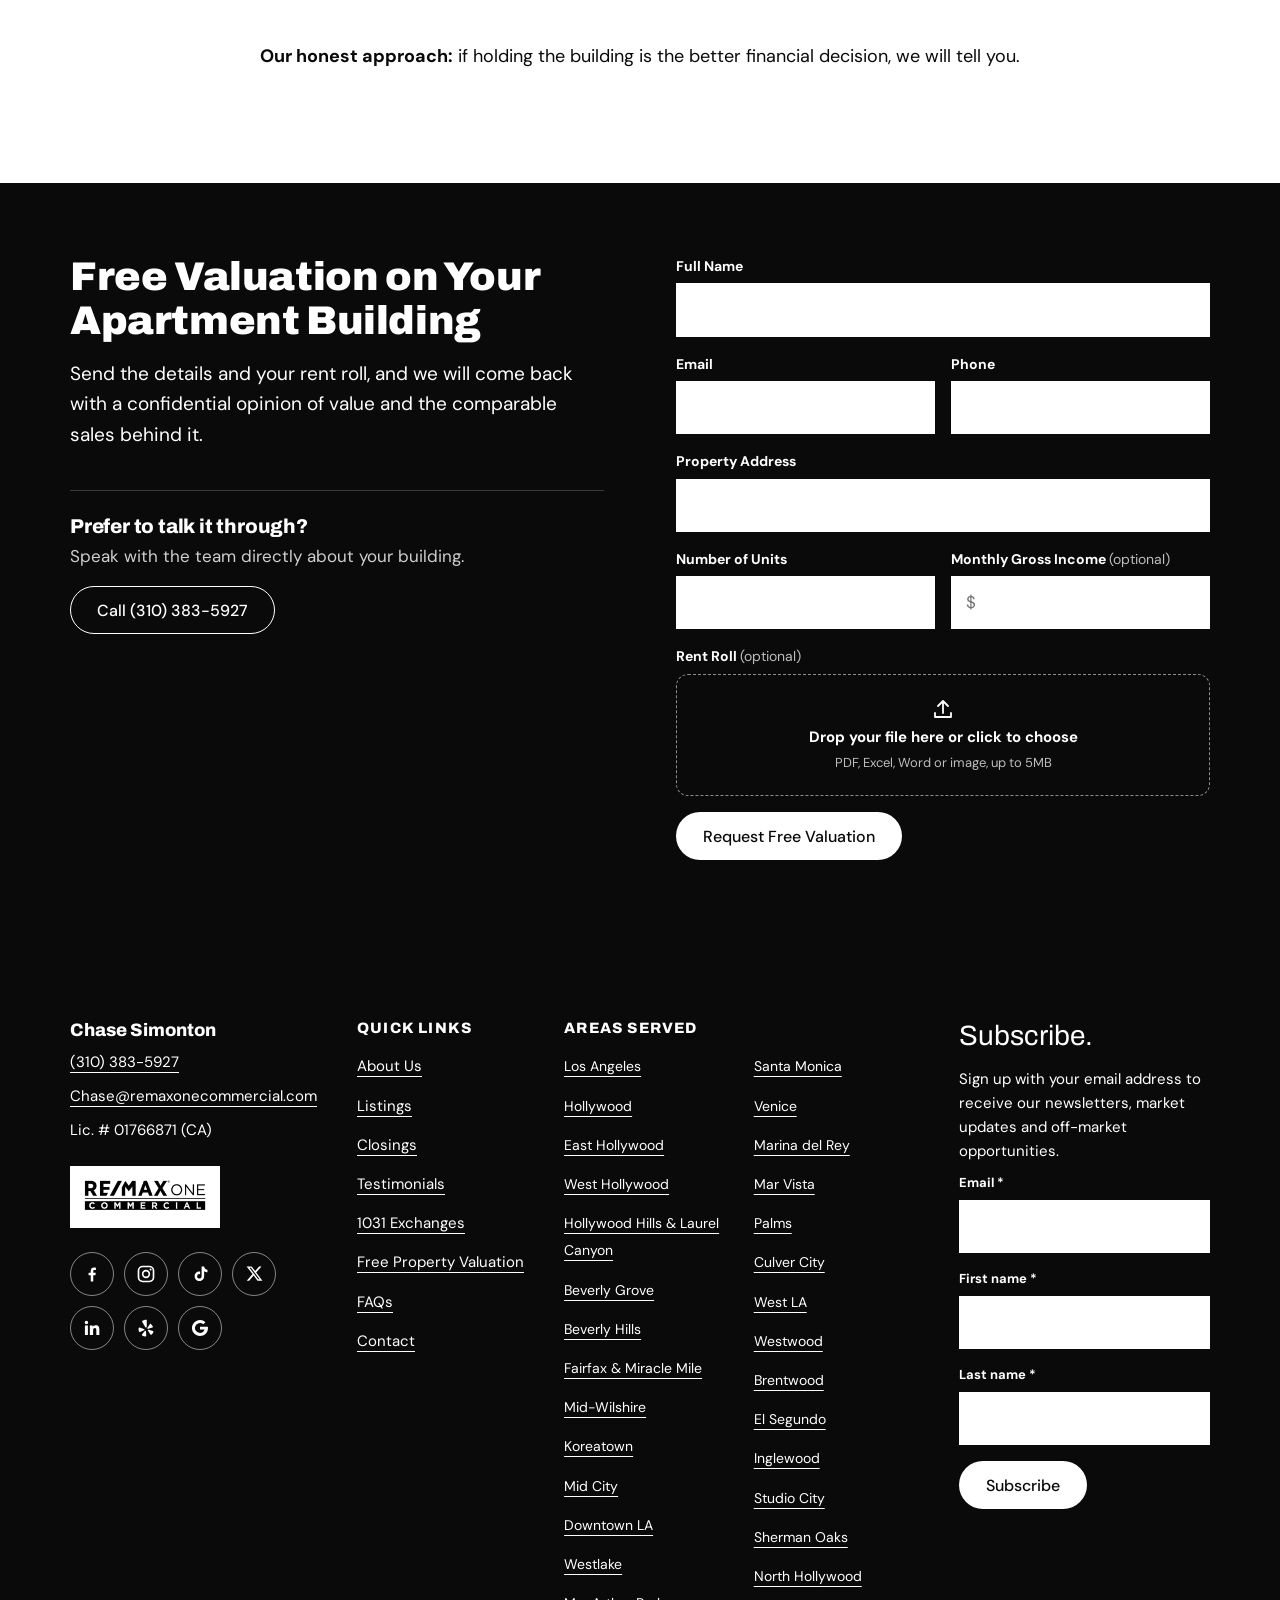
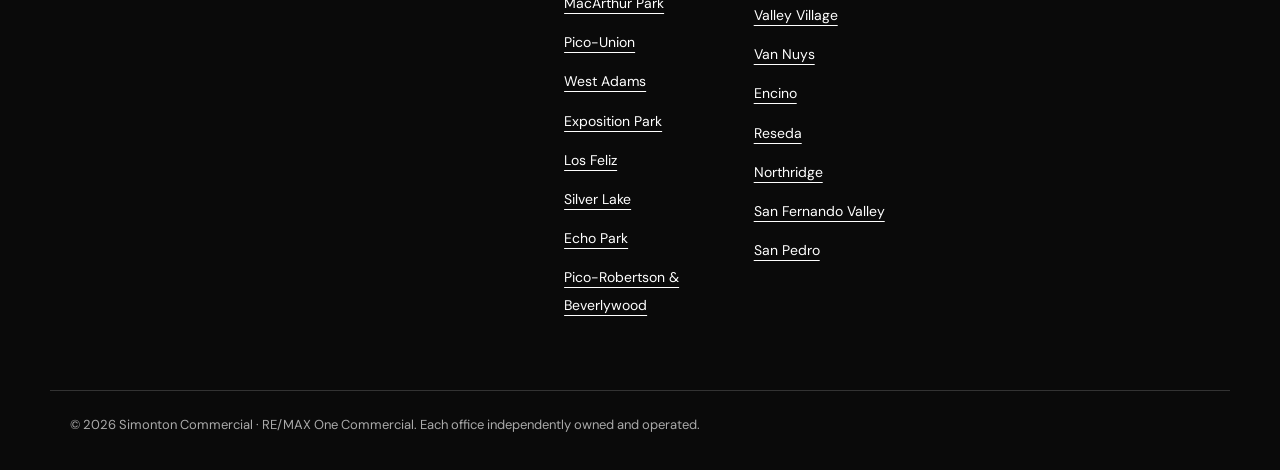
==== commit 0820aeb7: "Remove MLS numbers from listing cards Co-Authored-By: Claude Opus 5.5 <noreply@anthropic.com>" ====
--- a/site/index.html
+++ b/site/index.html
@@ -8,7 +8,7 @@
 <link rel="preconnect" href="https://fonts.googleapis.com">
 <link rel="preconnect" href="https://fonts.gstatic.com" crossorigin>
 <link href="https://fonts.googleapis.com/css2?family=Archivo:wght@500;700;800;900&family=DM+Sans:wght@400;500;700&display=swap" rel="stylesheet">
-<link rel="stylesheet" href="styles.css?v=119">
+<link rel="stylesheet" href="styles.css?v=120">
 </head>
 <body>
 <a class="skip" href="#main">Skip to main content</a>
@@ -130,19 +130,19 @@
       <div class="cards">
         <article class="card listing">
           <img class="listing-img" src="assets/listings/26876311.jpg" alt="Aerial view of 34 Dudley Ave, Venice" loading="lazy" width="1280" height="720">
-          <div class="card-body"><span class="tag">For Sale</span><h3>34 Dudley Ave</h3><p class="loc">Venice, CA 90291</p><p class="price">$1,850,000</p><p class="facts">5 Units &middot; Built 1948</p><p class="mls">MLS# 26876311</p></div>
+          <div class="card-body"><span class="tag">For Sale</span><h3>34 Dudley Ave</h3><p class="loc">Venice, CA 90291</p><p class="price">$1,850,000</p><p class="facts">5 Units &middot; Built 1948</p></div>
         </article>
         <article class="card listing">
           <img class="listing-img" src="assets/listings/26845147.jpg" alt="Aerial view of 512 Westminster Ave, Venice" loading="lazy" width="1280" height="720">
-          <div class="card-body"><span class="tag tag-alt">In Escrow</span><h3>512 Westminster Ave</h3><p class="loc">Venice, CA 90291</p><p class="price">$2,595,000</p><p class="facts">4 Units &middot; Built 1962</p><p class="mls">MLS# 26845147</p></div>
+          <div class="card-body"><span class="tag tag-alt">In Escrow</span><h3>512 Westminster Ave</h3><p class="loc">Venice, CA 90291</p><p class="price">$2,595,000</p><p class="facts">4 Units &middot; Built 1962</p></div>
         </article>
         <article class="card listing">
           <img class="listing-img" src="assets/listings/26853869.jpg" alt="Aerial view of 663 5th St, San Pedro" loading="lazy" width="1280" height="720">
-          <div class="card-body"><span class="tag tag-alt">In Escrow</span><h3>663 5th St</h3><p class="loc">San Pedro, CA 90731</p><p class="price">$1,395,000</p><p class="facts">6 Units &middot; Built 1990</p><p class="mls">MLS# 26853869</p></div>
+          <div class="card-body"><span class="tag tag-alt">In Escrow</span><h3>663 5th St</h3><p class="loc">San Pedro, CA 90731</p><p class="price">$1,395,000</p><p class="facts">6 Units &middot; Built 1990</p></div>
         </article>
         <article class="card listing">
           <img class="listing-img" src="assets/listings/26638171.jpg" alt="Aerial view of 1233 14th St, Santa Monica" loading="lazy" width="1280" height="720">
-          <div class="card-body"><span class="tag tag-alt">In Escrow</span><h3>1233 14th St</h3><p class="loc">Santa Monica, CA 90404</p><p class="price">$3,200,000</p><p class="facts">8 Units &middot; Built 1952</p><p class="mls">MLS# 26638171</p></div>
+          <div class="card-body"><span class="tag tag-alt">In Escrow</span><h3>1233 14th St</h3><p class="loc">Santa Monica, CA 90404</p><p class="price">$3,200,000</p><p class="facts">8 Units &middot; Built 1952</p></div>
         </article>
       </div>
       <p class="disclaimer">Listing data from the MLS as of Oct 19, 2026. Information deemed reliable but not guaranteed.</p>
@@ -387,6 +387,6 @@
 
 <script src="closings-data.js"></script>
 <script src="team-data.js?v=44"></script>
-<script src="script.js?v=119"></script>
+<script src="script.js?v=120"></script>
 </body>
 </html>
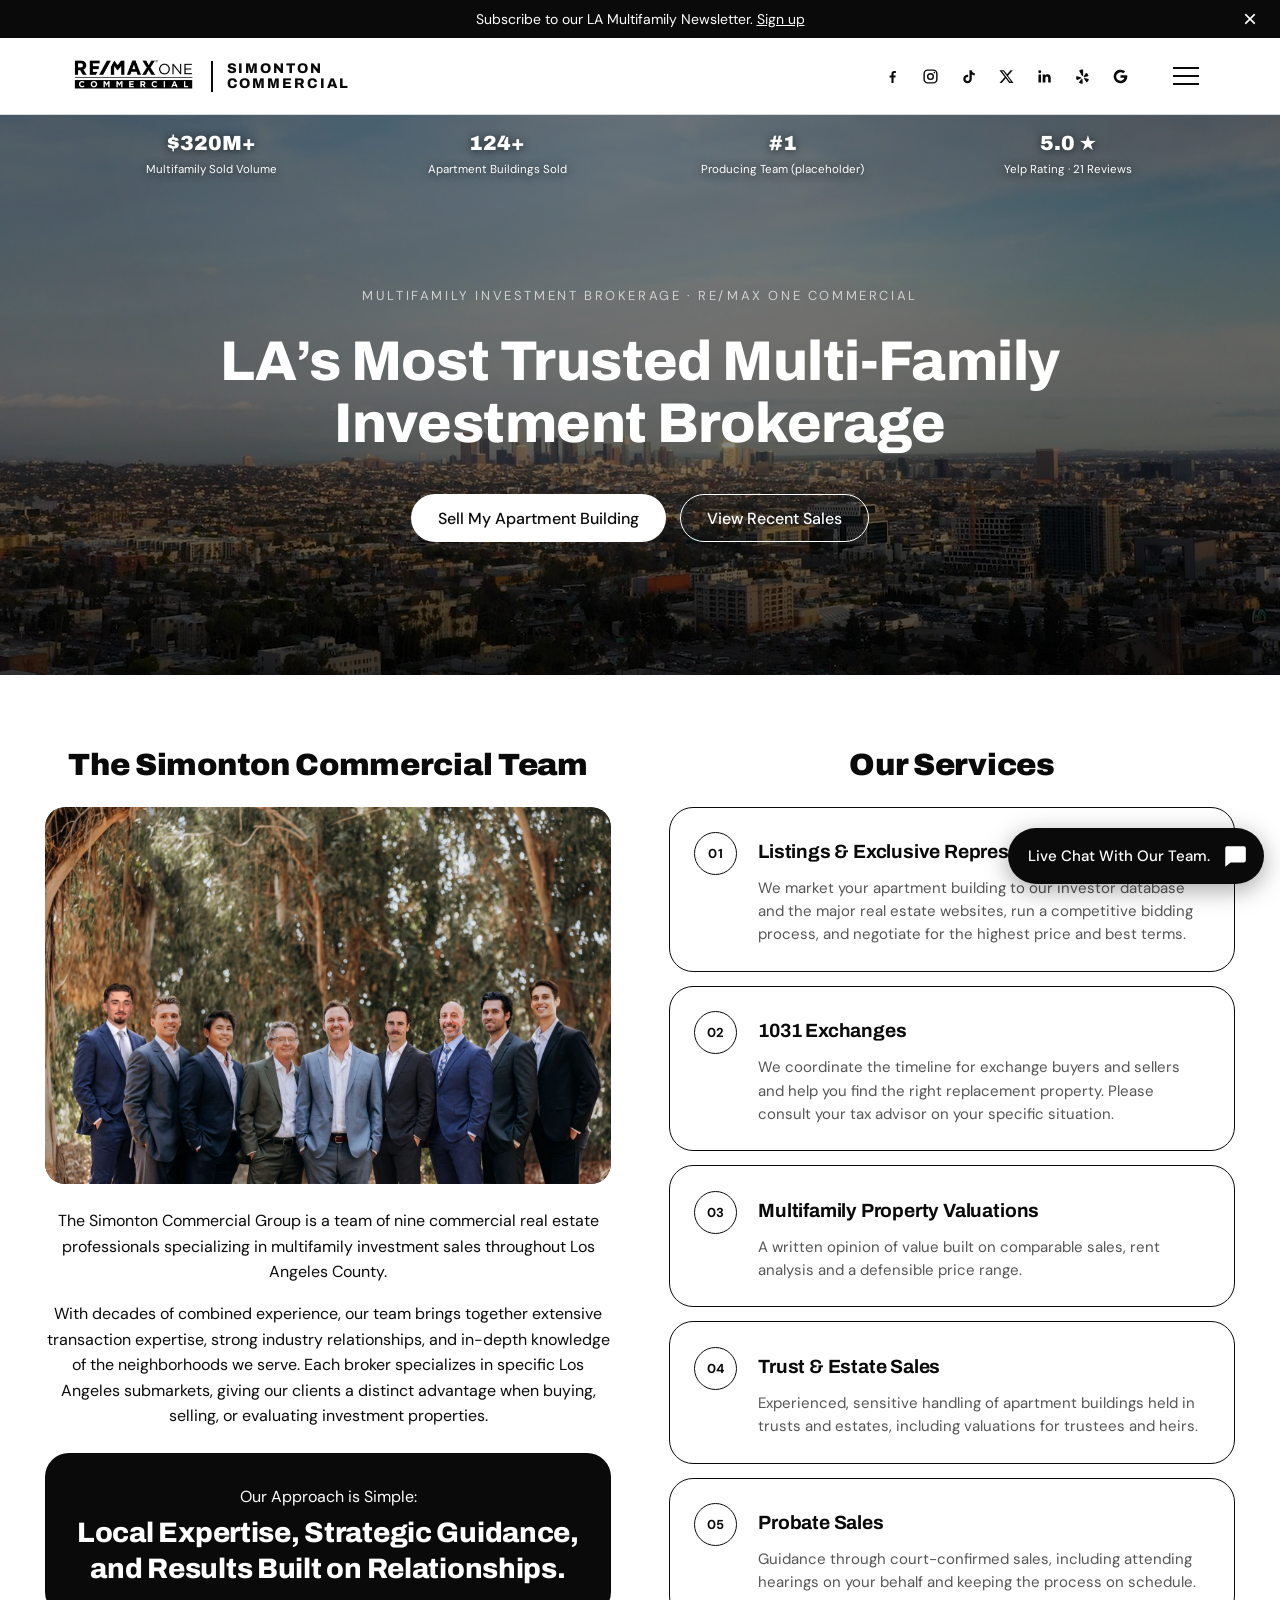
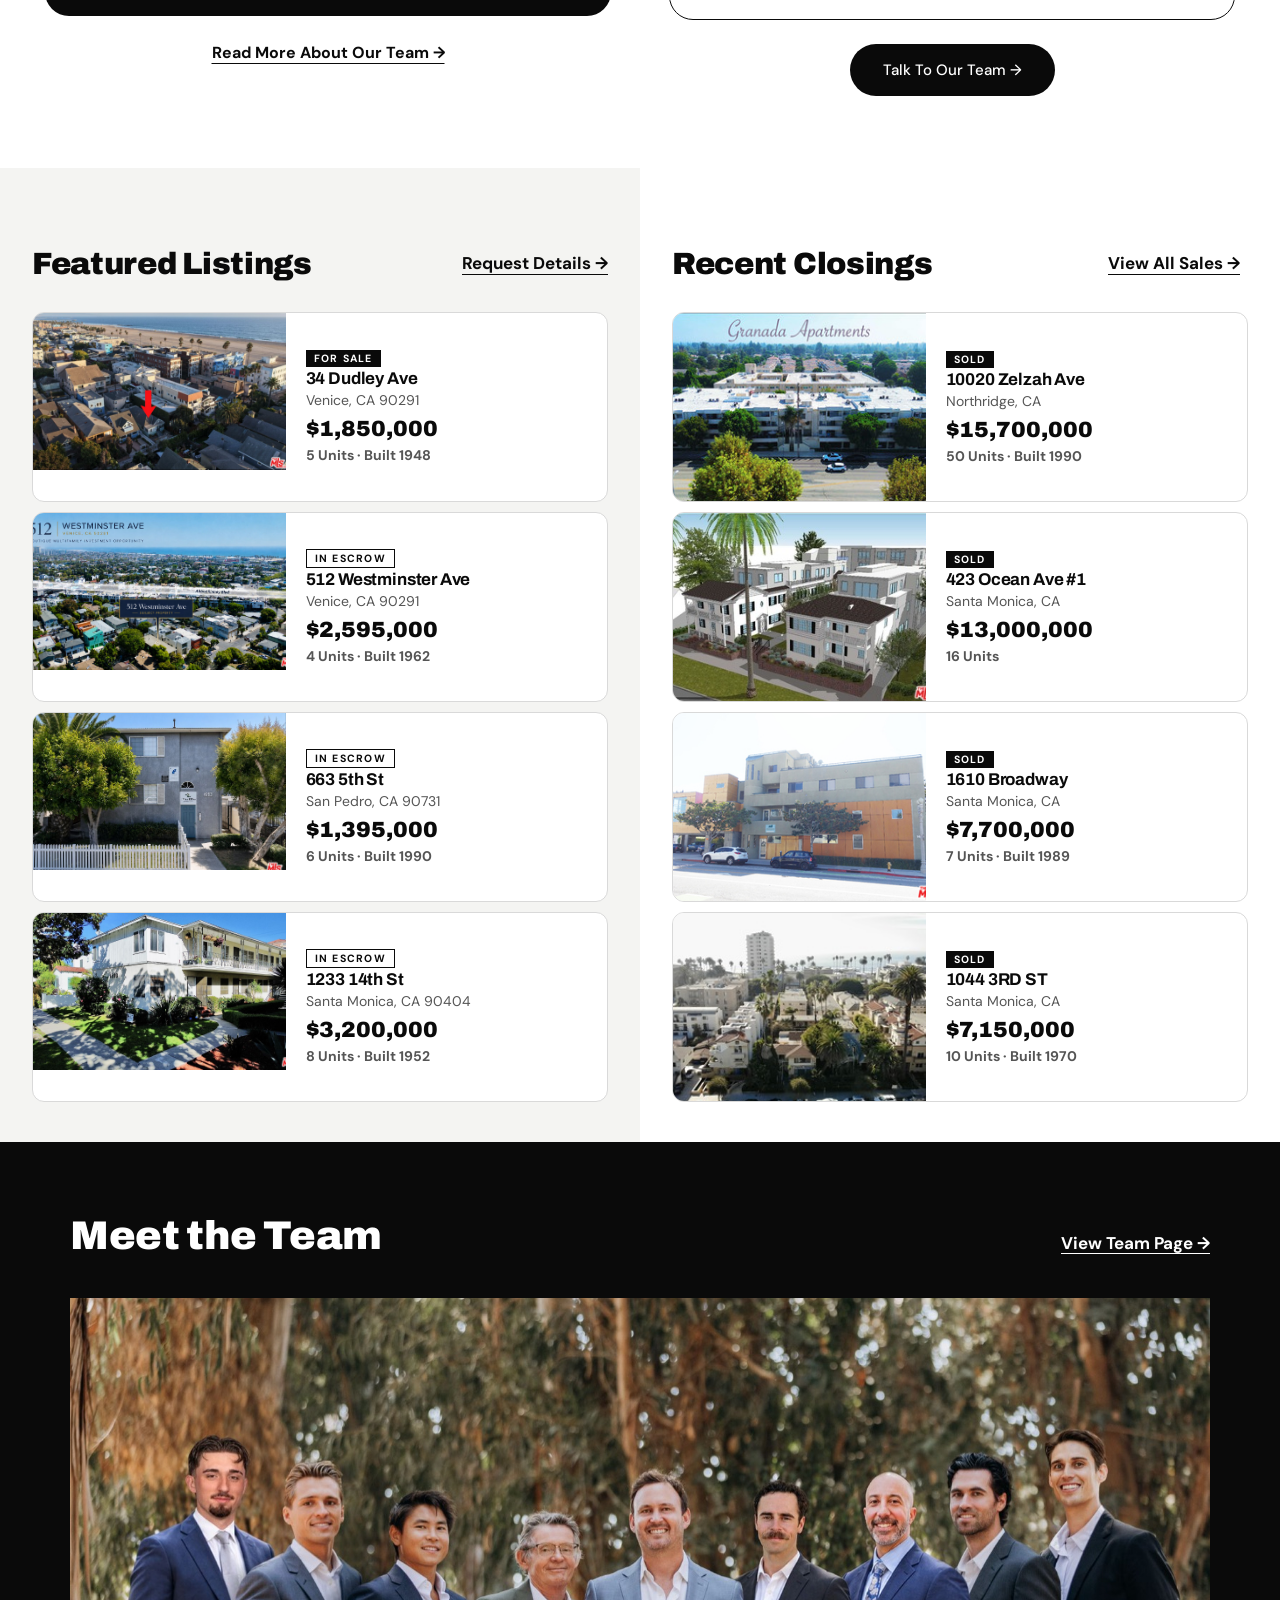
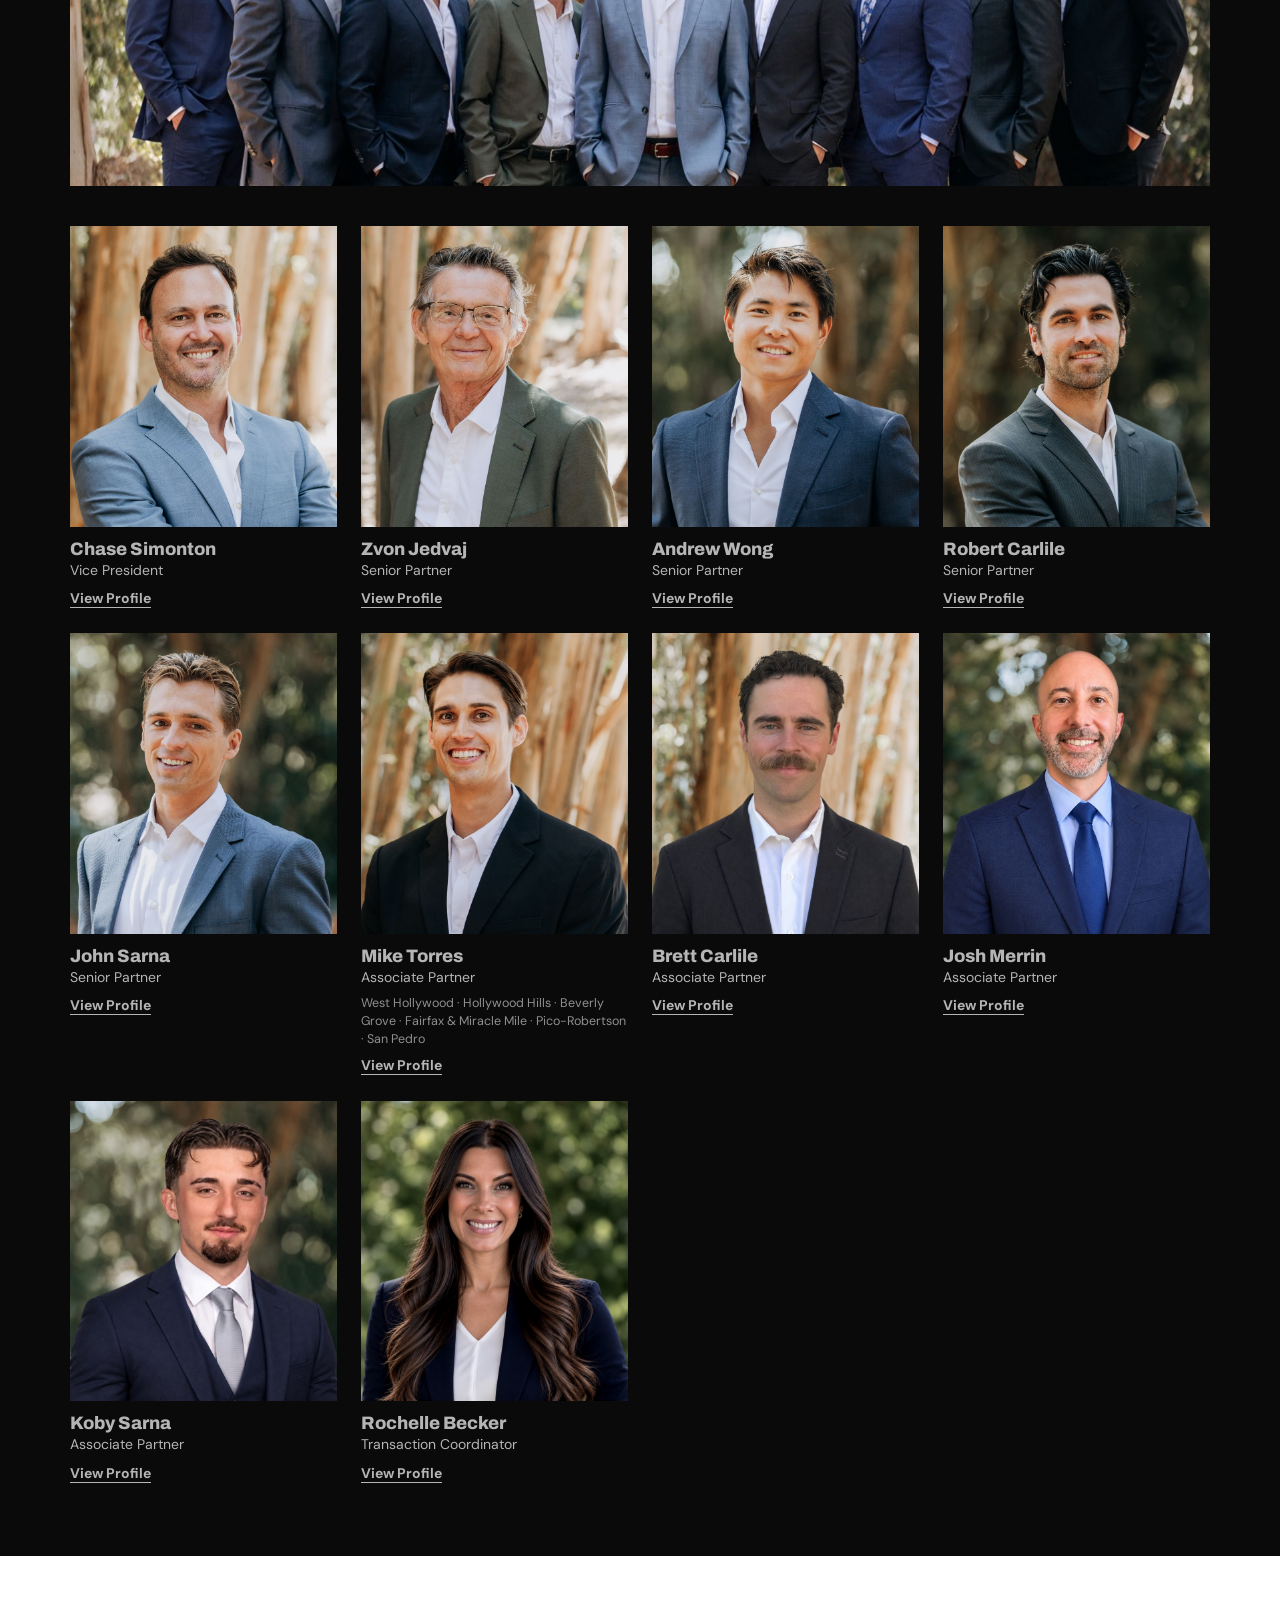
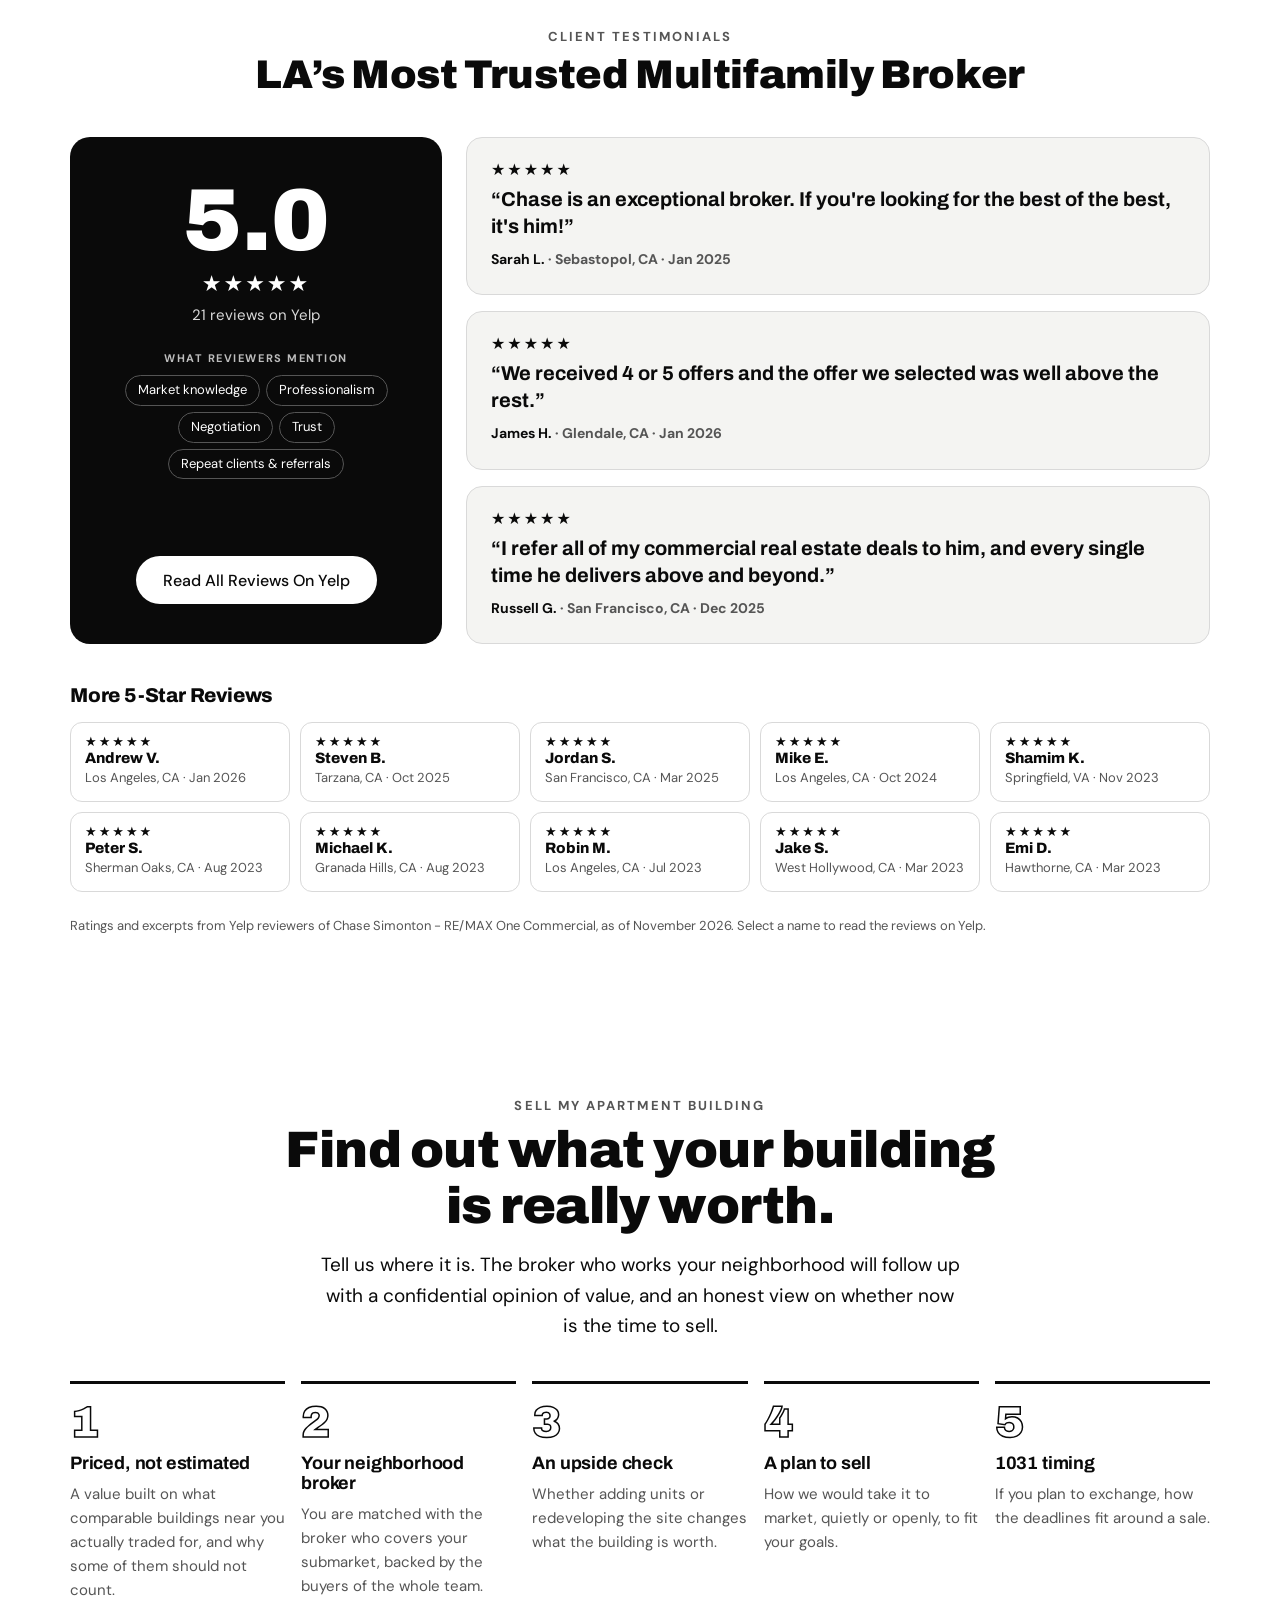
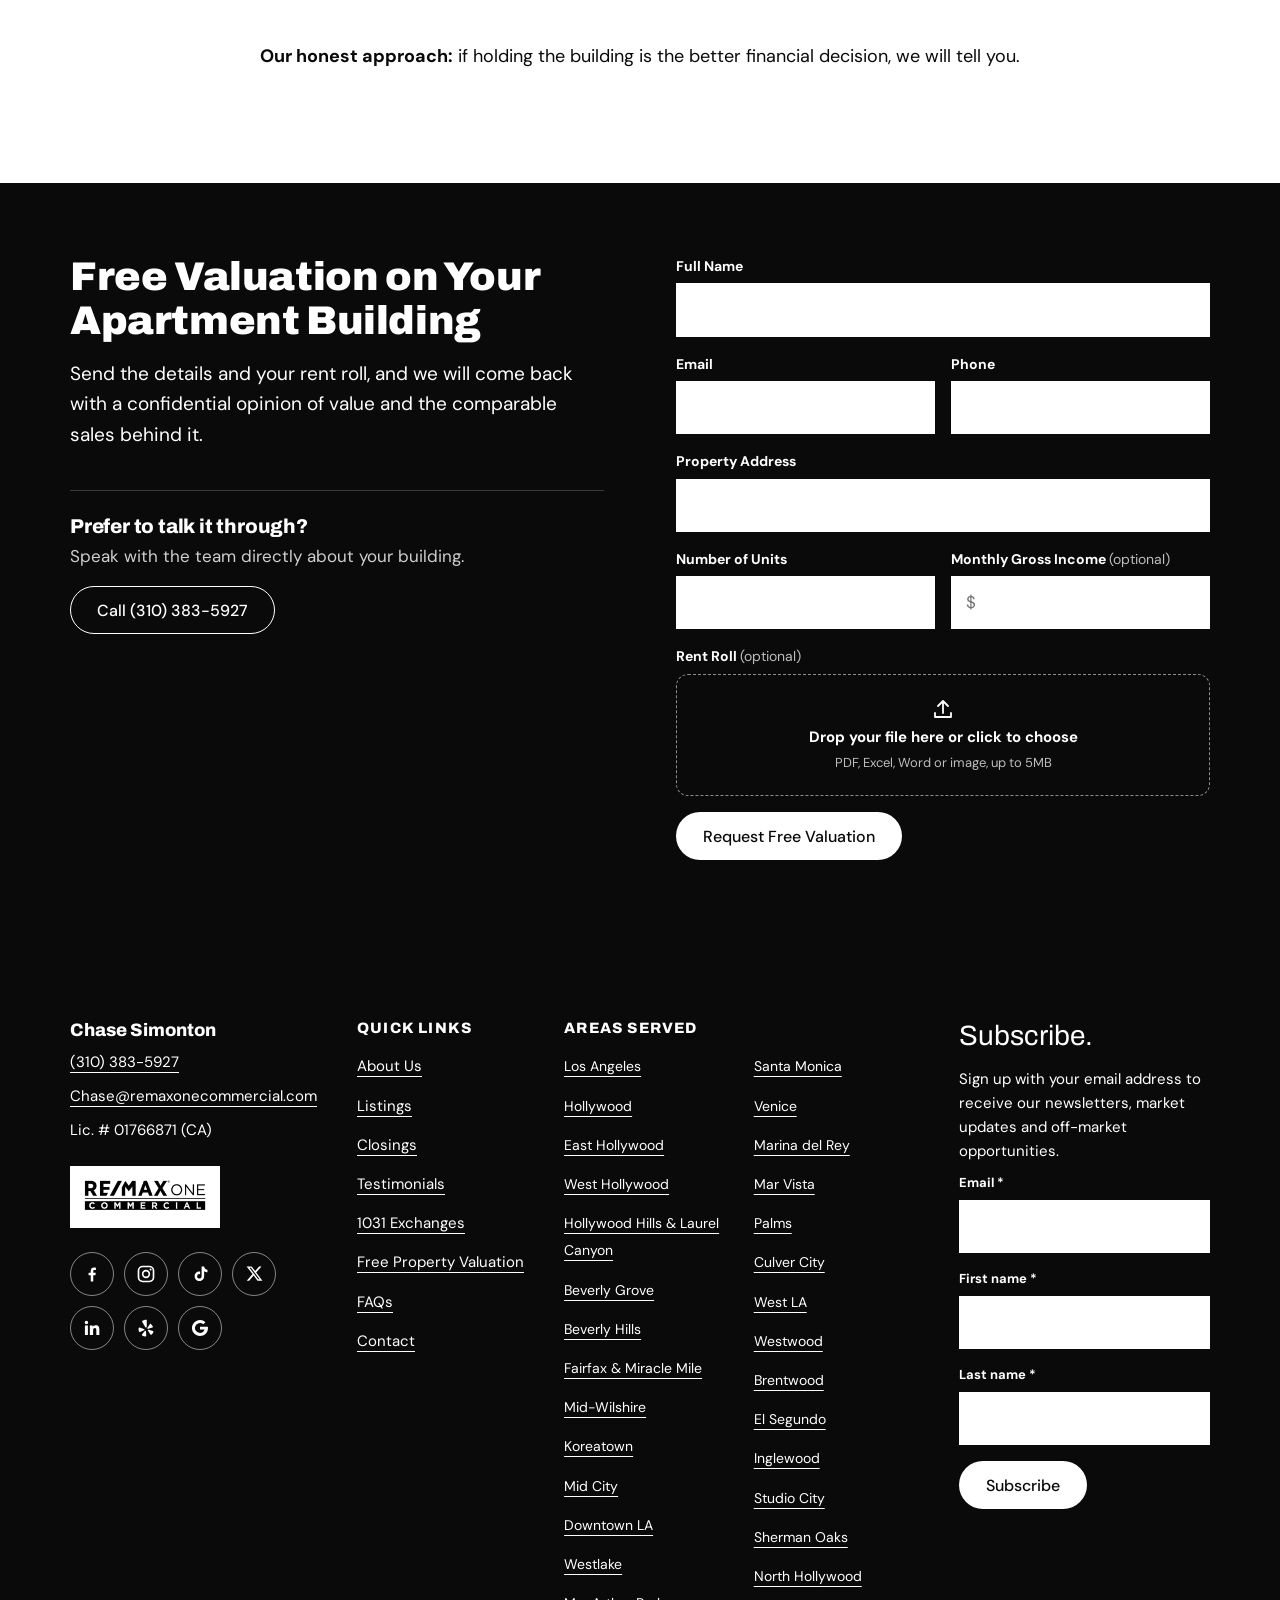
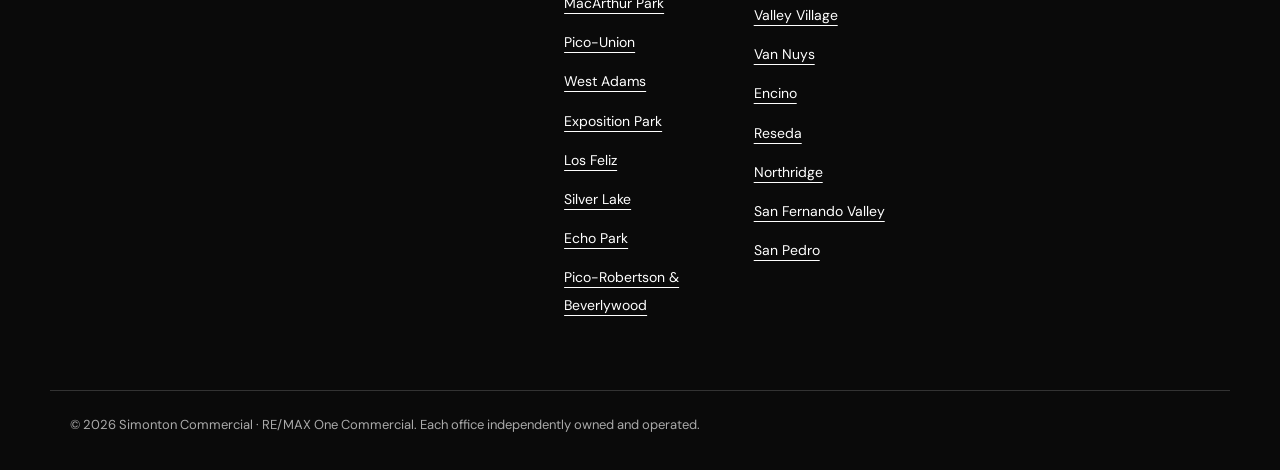
==== commit 23aa8d7a: "Team profile layouts, Mike's page updates, capitalized labels - Each team member gets a different pr" ====
--- a/site/index.html
+++ b/site/index.html
@@ -8,7 +8,7 @@
 <link rel="preconnect" href="https://fonts.googleapis.com">
 <link rel="preconnect" href="https://fonts.gstatic.com" crossorigin>
 <link href="https://fonts.googleapis.com/css2?family=Archivo:wght@500;700;800;900&family=DM+Sans:wght@400;500;700&display=swap" rel="stylesheet">
-<link rel="stylesheet" href="styles.css?v=120">
+<link rel="stylesheet" href="styles.css?v=135">
 </head>
 <body>
 <a class="skip" href="#main">Skip to main content</a>
@@ -92,7 +92,7 @@
         <p>The Simonton Commercial Group is a team of nine commercial real estate professionals specializing in multifamily investment sales throughout Los Angeles County.</p>
         <p>With decades of combined experience, our team brings together extensive transaction expertise, strong industry relationships, and in-depth knowledge of the neighborhoods we serve. Each broker specializes in specific Los Angeles submarkets, giving our clients a distinct advantage when buying, selling, or evaluating investment properties.</p>
         <p class="approach">Our Approach is Simple: <strong>Local Expertise, Strategic Guidance, and Results Built on Relationships.</strong></p>
-        <p><a class="link" href="about.html">Read more about our team &rarr;</a></p>
+        <p><a class="link" href="about.html">Read More About Our Team &rarr;</a></p>
       </div>
       <div class="services">
         <h2>Our Services</h2>
@@ -118,7 +118,7 @@
             <p>Guidance through court-confirmed sales, including attending hearings on your behalf and keeping the process on schedule.</p>
           </article>
         </div>
-        <a class="btn btn-dark svc-cta" href="team.html">Talk to Our Team &rarr;</a>
+        <a class="btn btn-dark svc-cta" href="team.html">Talk To Our Team &rarr;</a>
       </div>
     </div>
   </section>
@@ -165,7 +165,7 @@
 
   <section class="section dark" id="team">
     <div class="wrap">
-      <div class="head"><h2>Meet the Team</h2><a class="link" href="team.html">View team page &rarr;</a></div>
+      <div class="head"><h2>Meet the Team</h2><a class="link" href="team.html">View Team Page &rarr;</a></div>
       <figure class="team-photo"><a class="photo-link" href="team.html" aria-label="See the team's headshots"><img src="assets/team/team-group.jpg" alt="The Simonton Commercial Group team" width="1600" height="1066" loading="lazy"></a></figure>
       <div class="team" id="team-grid"></div>
     </div>
@@ -381,12 +381,12 @@
   <button type="button" class="chat-btn" id="chat-btn" aria-expanded="false" aria-controls="chat-panel">
     <span class="chat-label">Live chat with our team.</span>
     <svg viewBox="0 0 24 24" width="26" height="26" aria-hidden="true" focusable="false"><path fill="currentColor" d="M4 3h16a2 2 0 0 1 2 2v11a2 2 0 0 1-2 2H8l-5 4V5a2 2 0 0 1 1-2z"/></svg>
-    <span class="sr-only">Open text chat</span>
+    <span class="sr-only">Open Text Chat</span>
   </button>
 </div>
 
 <script src="closings-data.js"></script>
 <script src="team-data.js?v=44"></script>
-<script src="script.js?v=120"></script>
+<script src="script.js?v=135"></script>
 </body>
 </html>
--- a/site/styles.css
+++ b/site/styles.css
@@ -1071,3 +1071,123 @@
 /* More 5-Star Reviews: ten cards always fill their rows */
 .rv-more{grid-template-columns:repeat(2,minmax(0,1fr))}
 @media (min-width:1101px){.rv-more{grid-template-columns:repeat(5,minmax(0,1fr))}}
+
+/* Profile: slim areas list beside the photo, About in two columns, closed transactions underneath */
+.pm-hero-grid{grid-template-columns:minmax(240px,400px) minmax(0,1fr);gap:var(--s4);align-items:center}
+.pm-hero .pm-intro h1{font-size:clamp(40px,5vw,64px)}
+.pm-hero .pm-title{margin-bottom:var(--s2)}
+.pm-hero .pm-meta{margin-top:var(--s2)}
+.pm-hero .pm-areas{margin-top:var(--s3);padding-top:0;border-top:0}
+.pm-hero .pm-areas .expertise h2{margin:0 0 4px}
+.pm-hero .pm-areas .xp-list{grid-template-columns:repeat(2,minmax(0,1fr));grid-template-rows:repeat(3,auto);grid-auto-rows:auto;grid-auto-flow:column;gap:0 var(--s4)}
+.pm-hero .pm-areas .xp-list a{flex-direction:row;align-items:center;justify-content:space-between;gap:12px;min-height:44px;padding:8px 0;border:0;border-bottom:1px solid #3a3a3a;background:transparent;color:#fff}
+.pm-hero .pm-areas .xp-list strong{font:700 15px/1.25 var(--font-head)}
+.pm-hero .pm-areas .xp-zip{order:2;flex:none;font:500 13px var(--font-body);letter-spacing:.06em;color:#a8a8a8}
+.pm-hero .pm-areas .xp-list a:hover,.pm-hero .pm-areas .xp-list a:focus-visible{background:transparent;color:#fff;border-color:#fff}
+@media (max-width:900px){.pm-hero-grid{grid-template-columns:minmax(0,1fr)}}
+@media (max-width:600px){.pm-hero .pm-areas .xp-list{grid-template-columns:minmax(0,1fr);grid-template-rows:none;grid-auto-flow:row}}
+
+.pm-about-grid{display:block}
+.pm-bio p{font:400 17px/1.75 var(--font-body);color:var(--ink);max-width:none;margin:0 0 var(--s2)}
+.pm-bio-text{columns:2;column-gap:var(--s4)}
+.pm-bio-text p{break-inside:avoid}
+.pm-bio h2,.pm-closings .head h2{font:800 clamp(24px,1.9vw,30px)/1.2 var(--font-head);letter-spacing:0;text-transform:none;color:var(--ink);margin:0 0 var(--s2)}
+.pm-closings{display:block;margin-top:var(--s3)}
+.pm-closings .closed{height:auto}
+@media (max-width:900px){.pm-bio-text{columns:1}}
+.pm-hero .pm-actions a[href^="mailto:"]{text-transform:none}
+.pm-hero .pm-contact{display:inline-flex;flex-direction:column;align-items:center;justify-content:center;gap:2px;line-height:1.2;padding-top:10px;padding-bottom:10px}
+.pm-hero .pm-contact span{font-size:11px;font-weight:700;letter-spacing:.12em;text-transform:uppercase;opacity:.7}
+.pm-links{display:flex;flex-wrap:wrap;gap:12px;margin-top:var(--s2)}
+
+/* ---- Team profile layouts (profile_layouts.py) ---- */
+.pl{padding:var(--s4) 0 var(--s5)}
+.pl h1{margin:0 0 8px;font:900 clamp(40px,5.5vw,68px)/1.02 var(--font-head)}
+.pl h2{margin:0 0 var(--s2);font:800 clamp(24px,1.9vw,30px)/1.2 var(--font-head)}
+.pl-title{margin:0 0 var(--s3);font-size:19px}
+.pl-dre{margin:var(--s2) 0 0;font-size:14px}
+.pl-photo img{display:block;width:100%;height:auto;aspect-ratio:8/9;object-fit:cover;object-position:50% 0}
+.pl-grid{display:grid;gap:var(--s4);align-items:center}
+.pl .pm-contact{display:inline-flex;flex-direction:column;align-items:center;justify-content:center;gap:2px;line-height:1.2;padding-top:10px;padding-bottom:10px}
+.pl .pm-contact span{font-size:11px;font-weight:700;letter-spacing:.12em;text-transform:uppercase;opacity:.7}
+.pl a[href^="mailto:"]{text-transform:none}
+.pl .pm-links{margin-top:var(--s2)}
+.pl-bio p{font:400 17px/1.75 var(--font-body);margin:0 0 var(--s2)}
+.pl-bio p:last-child{margin-bottom:0}
+.pl-dark{background:var(--ink);color:#fff}
+.pl-dark h1,.pl-dark h2{color:#fff}
+.pl-dark .pl-title{color:#cfcfcf}
+.pl-dark .pl-dre{color:#bdbdbd}
+.pl-dark .pl-bio p{color:#e4e4e4}
+.pl-white{background:#fff;color:var(--ink)}
+.pl-white .pl-title{color:var(--ink-2)}
+.pl-white .pl-dre{color:var(--muted)}
+.pl-about .pl-bio{columns:2;column-gap:var(--s4)}
+.pl-about .pl-bio p{break-inside:avoid;color:var(--ink)}
+.pl-about h2{margin:0 0 var(--s2);font:800 clamp(24px,1.9vw,30px)/1.2 var(--font-head)}
+
+/* Chase: photo on the right */
+.pl-right .pl-grid{grid-template-columns:minmax(0,1fr) minmax(240px,400px)}
+
+/* Zvon: white header with a small photo and a rule */
+.pl-white:not(.pl-side):not(.pl-bar) .pl-grid{grid-template-columns:minmax(0,200px) minmax(0,1fr);gap:var(--s3)}
+.pl-contact{display:flex;flex-wrap:wrap;gap:0 var(--s3);align-items:center;margin:0;padding-bottom:12px;border-bottom:1px solid var(--ink);font-weight:700}
+.pl-contact a,.pl-contact span{display:inline-flex;align-items:center;min-height:44px}
+.pl-contact span{font-weight:400}
+.pl-about-tight{padding-top:0}
+
+/* Andrew: everything centered */
+.pl-center{text-align:center}
+.pl-center .back{display:block;text-align:left}
+.pl-center .pl-photo{width:min(300px,70vw);margin:0 auto var(--s3)}
+.pl-center .pm-actions,.pl-center .pm-links{justify-content:center}
+.pl-about-center h2{text-align:center}
+.pl-about-center .pl-bio{columns:1;max-width:760px;margin:0 auto}
+
+/* John: the whole intro is dark, bio beside the photo */
+.pl-full .pl-title{margin-bottom:var(--s4)}
+.pl-full .pl-grid{grid-template-columns:minmax(0,380px) minmax(0,1fr);align-items:start;gap:var(--s5)}
+.pl-full .pl-photo{margin-bottom:var(--s2)}
+.pl-full .pm-contact{flex:1 1 100%}
+
+/* Brett: photo and buttons stay in a left column */
+.pl-side .pl-title{padding-bottom:var(--s2);border-bottom:2px solid var(--ink)}
+.pl-side .pl-grid{grid-template-columns:minmax(0,340px) minmax(0,1fr);align-items:start;gap:var(--s5)}
+.pl-stick{position:sticky;top:100px}
+.pl-side .pl-photo{margin-bottom:var(--s2)}
+.pl-side .pm-contact{flex:1 1 100%}
+
+/* Josh: photo runs to the left edge of the screen */
+.pl-edge{display:grid;grid-template-columns:minmax(0,560px) minmax(0,1fr);padding:0}
+.pl-edge .pl-photo img{height:100%;min-height:560px;aspect-ratio:auto}
+.pl-edge-text{align-self:center;padding:var(--s4) clamp(24px,5vw,88px)}
+
+/* Koby: name header, black contact bar, photo beside bio */
+.pl-bar{padding-bottom:var(--s5)}
+.pl-bar .pl-title{margin-bottom:var(--s3)}
+.pl-bar-strip{background:var(--ink);color:#fff;margin-bottom:var(--s4)}
+.pl-bar-strip .wrap{display:grid;grid-template-columns:repeat(3,minmax(0,1fr));gap:var(--s3);align-items:center}
+.pl-bar-strip a,.pl-bar-strip p{display:flex;flex-direction:column;justify-content:center;gap:2px;min-height:76px;margin:0;color:#fff;text-decoration:none;overflow-wrap:anywhere}
+.pl-bar-strip a:hover,.pl-bar-strip a:focus-visible{text-decoration:underline;text-underline-offset:4px}
+.pl-bar-strip span{font-size:11px;font-weight:700;letter-spacing:.12em;text-transform:uppercase;color:#bdbdbd}
+.pl-bar .pl-grid{grid-template-columns:minmax(0,320px) minmax(0,1fr);align-items:start;gap:var(--s5)}
+
+/* Rochelle: light gray band */
+.pl-gray{background:#efefef;color:var(--ink)}
+.pl-gray .pl-grid{grid-template-columns:minmax(0,320px) minmax(0,1fr);gap:var(--s5)}
+.pl-gray .pl-title{color:var(--ink-2)}
+.pl-gray .pl-bio{margin-top:var(--s3)}
+
+@media (max-width:900px){
+  .pl .pl-grid,.pl-edge,.pl-white:not(.pl-side):not(.pl-bar) .pl-grid{grid-template-columns:minmax(0,1fr)}
+  .pl .pl-grid{gap:var(--s3)}
+  .pl-right .pl-photo{order:-1}
+  .pl-stick{position:static}
+  .pl .pl-grid > .pl-photo{max-width:320px}
+  .pl-edge .pl-photo img{height:auto;min-height:0;aspect-ratio:1}
+  .pl-about .pl-bio{columns:1}
+  .pl-bar-strip .wrap{grid-template-columns:minmax(0,1fr);gap:0}
+  .pl-bar-strip a,.pl-bar-strip p{min-height:60px}
+}
+@media (max-width:520px){.pl .pm-actions .btn{flex:1 1 100%}}
+.pl-white .eyebrow,.pl-gray .eyebrow{color:var(--muted)}
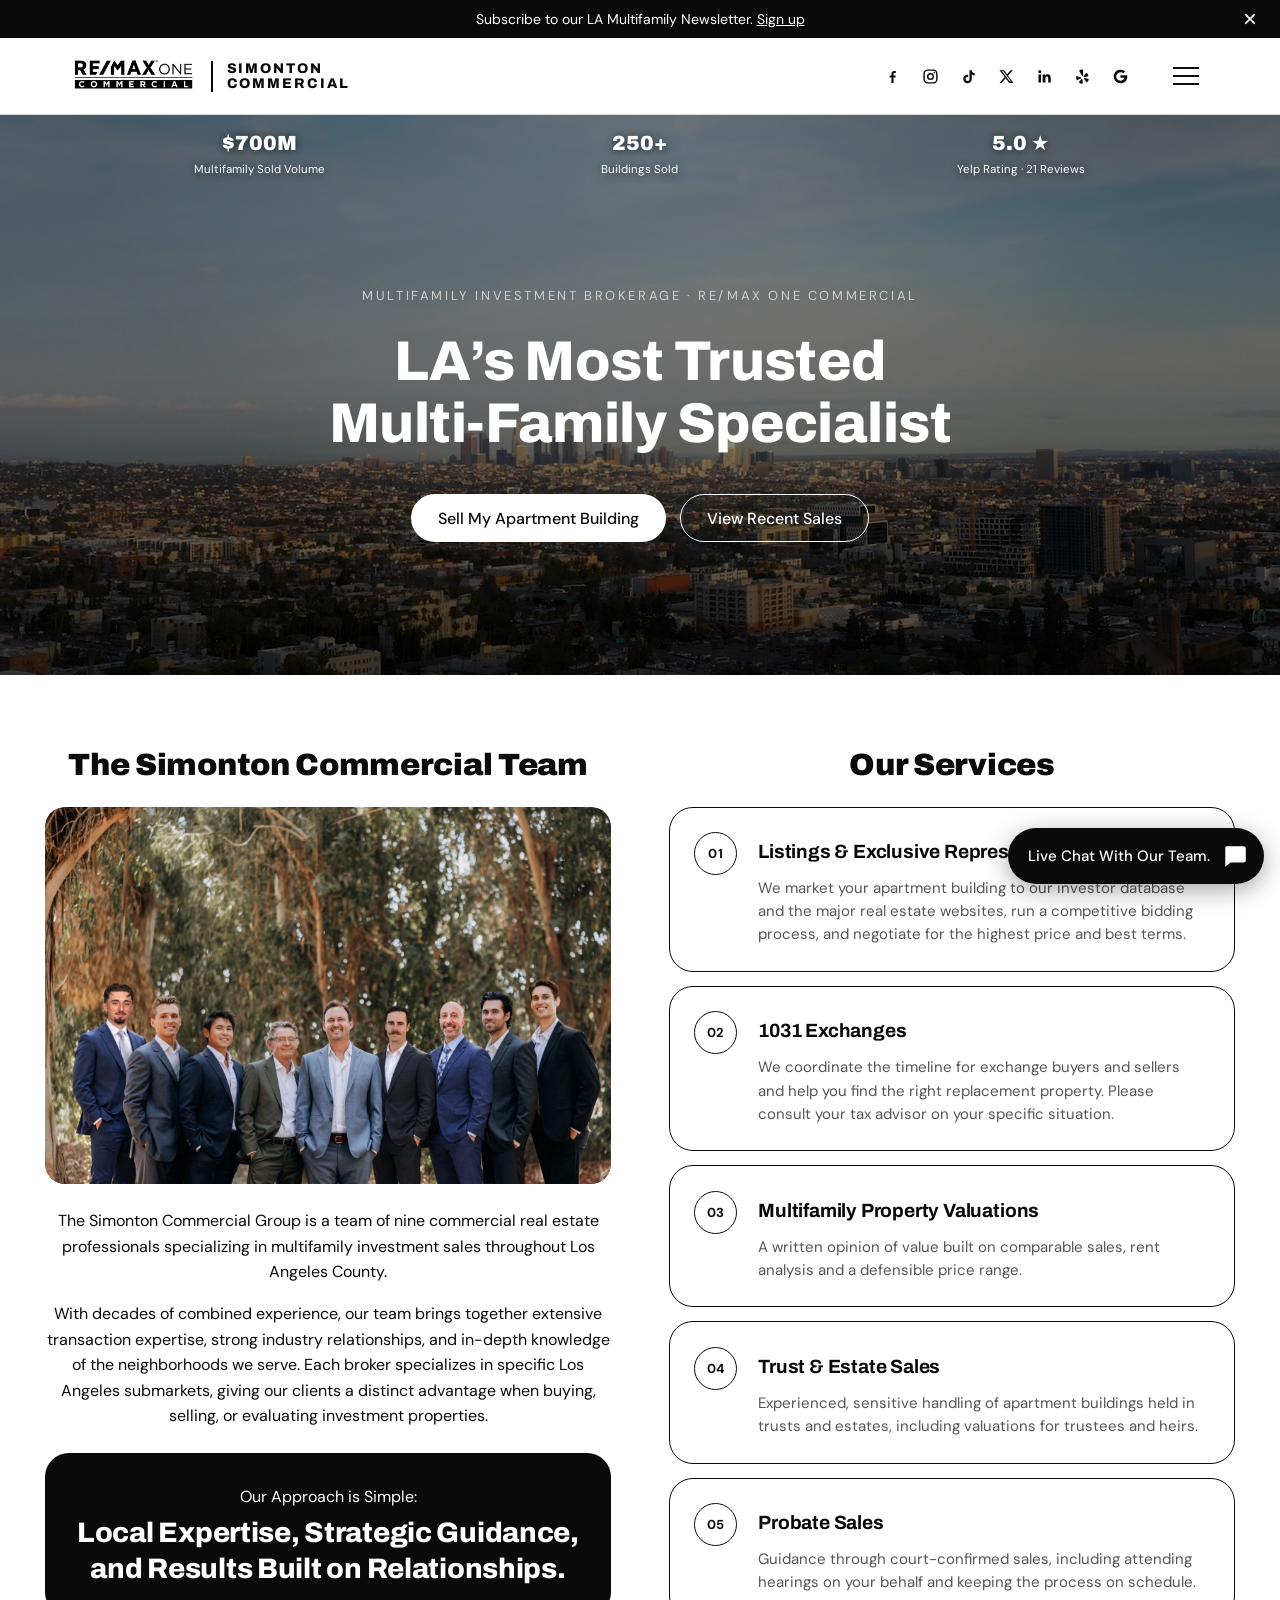
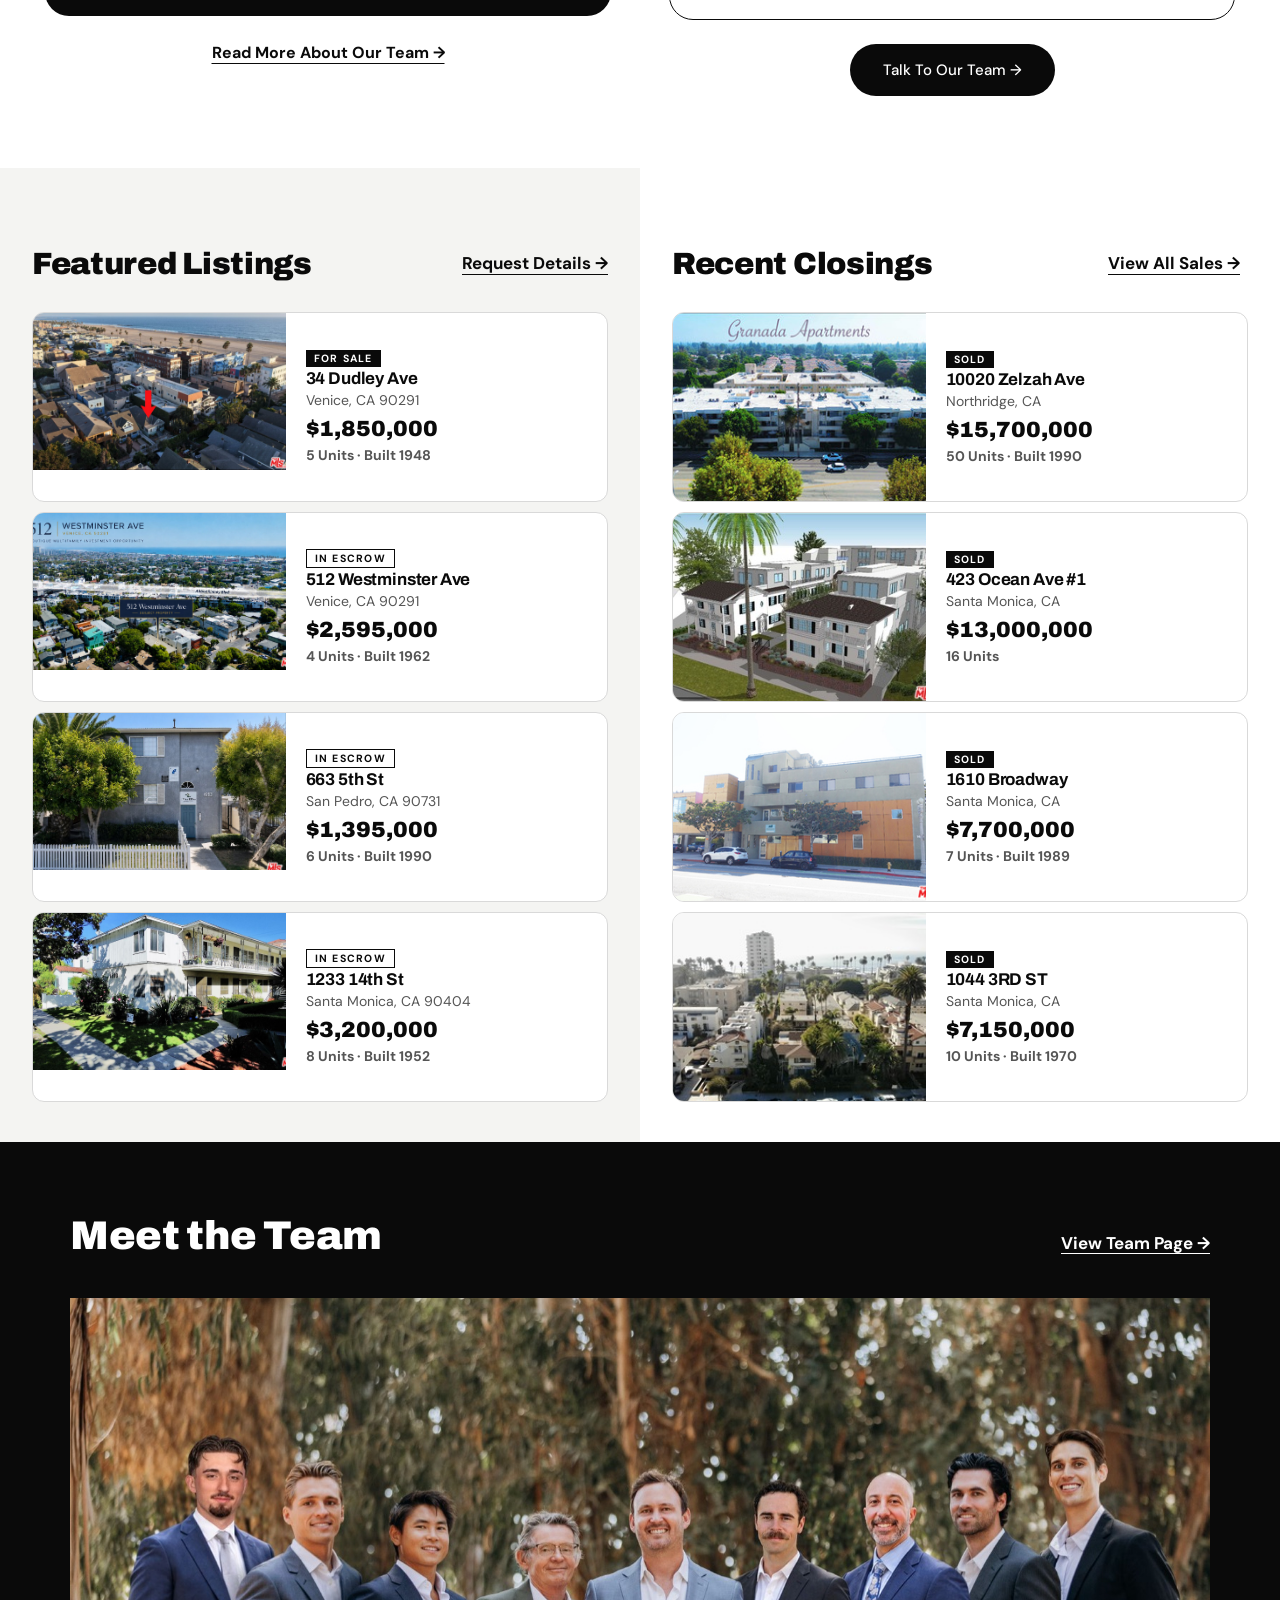
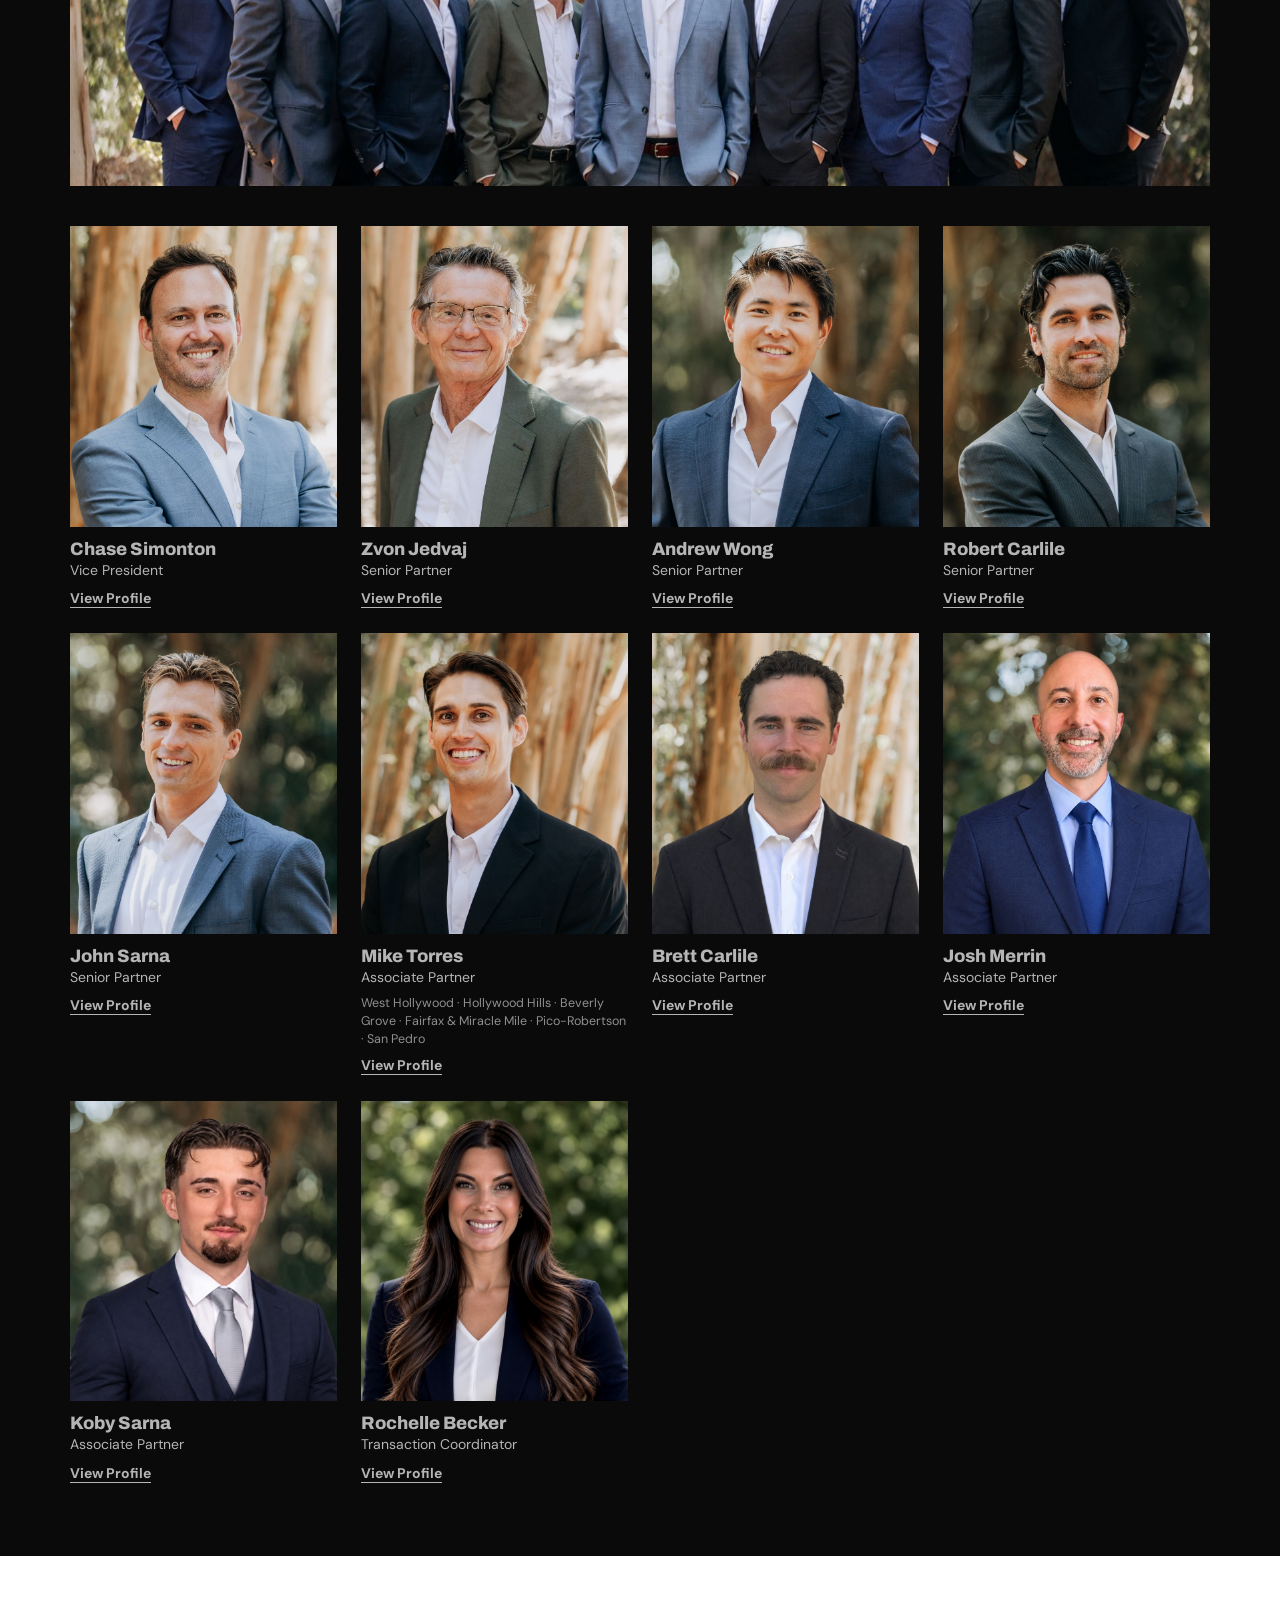
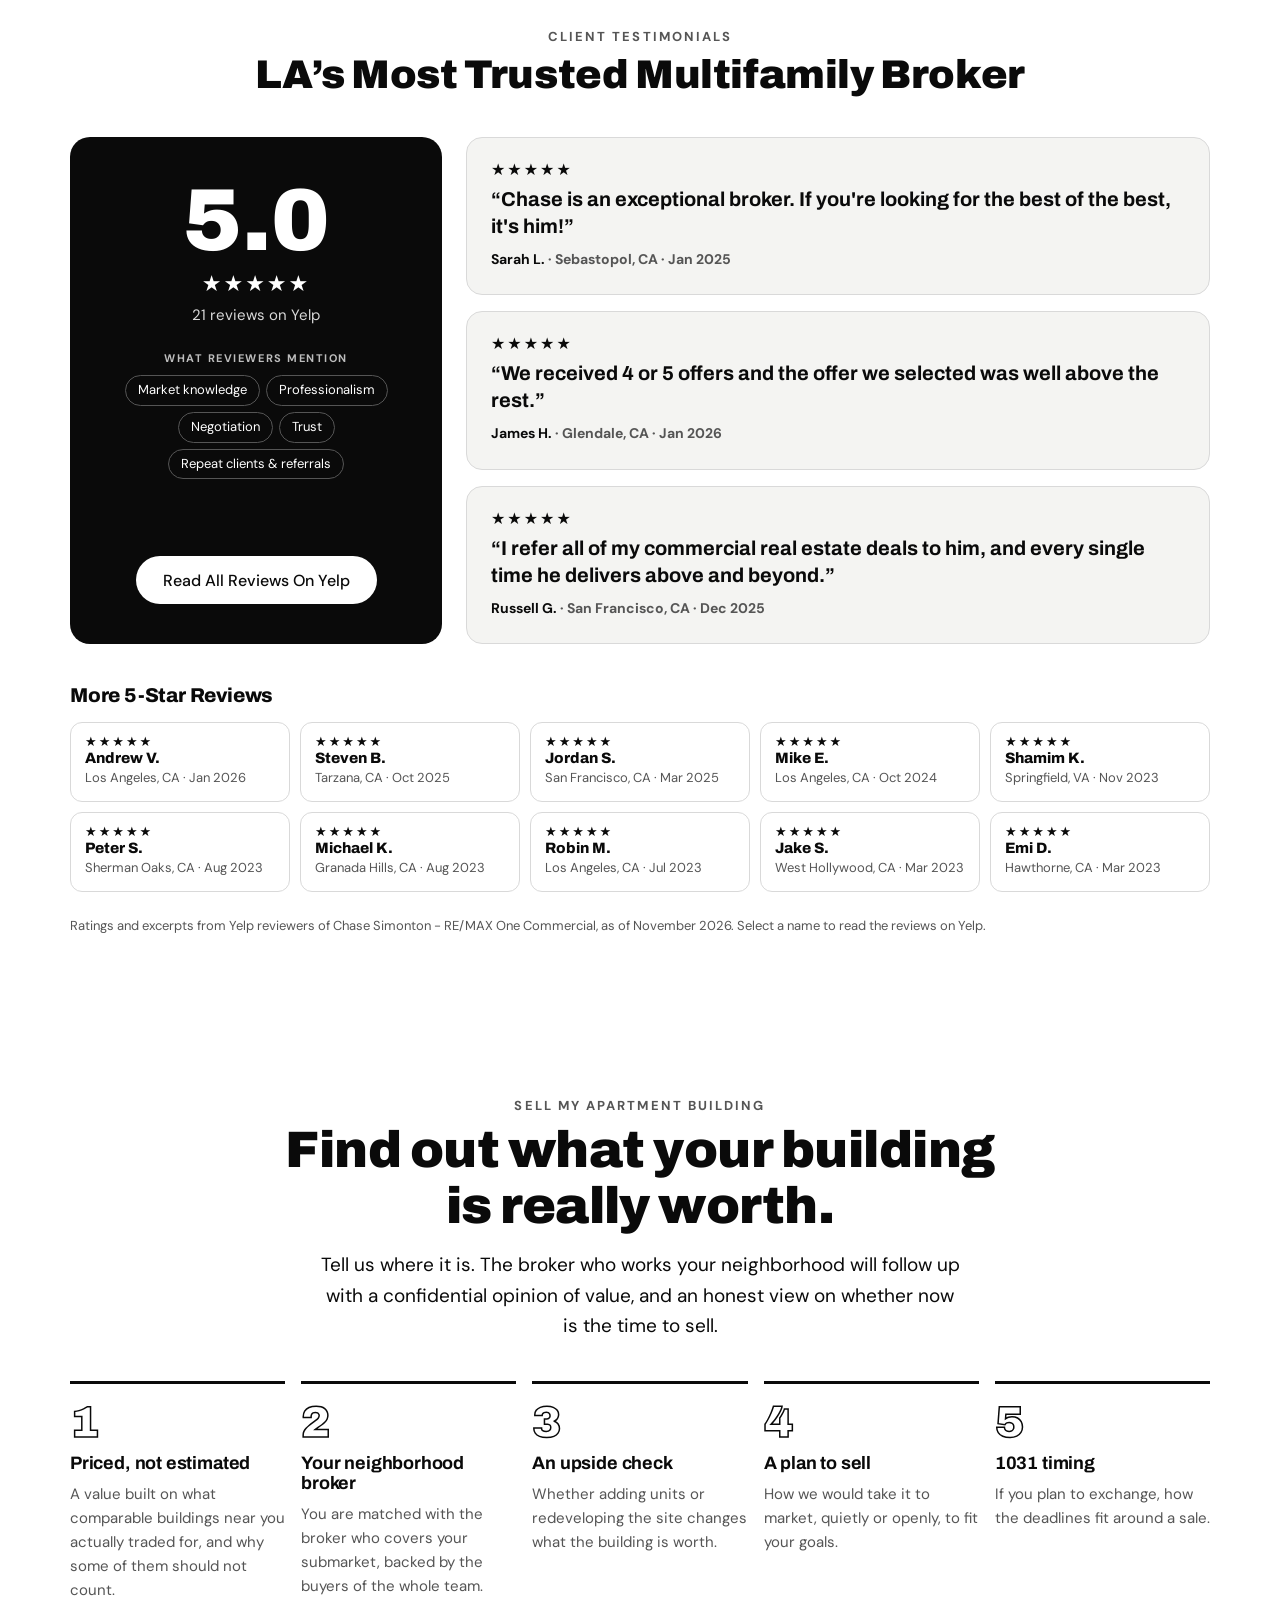
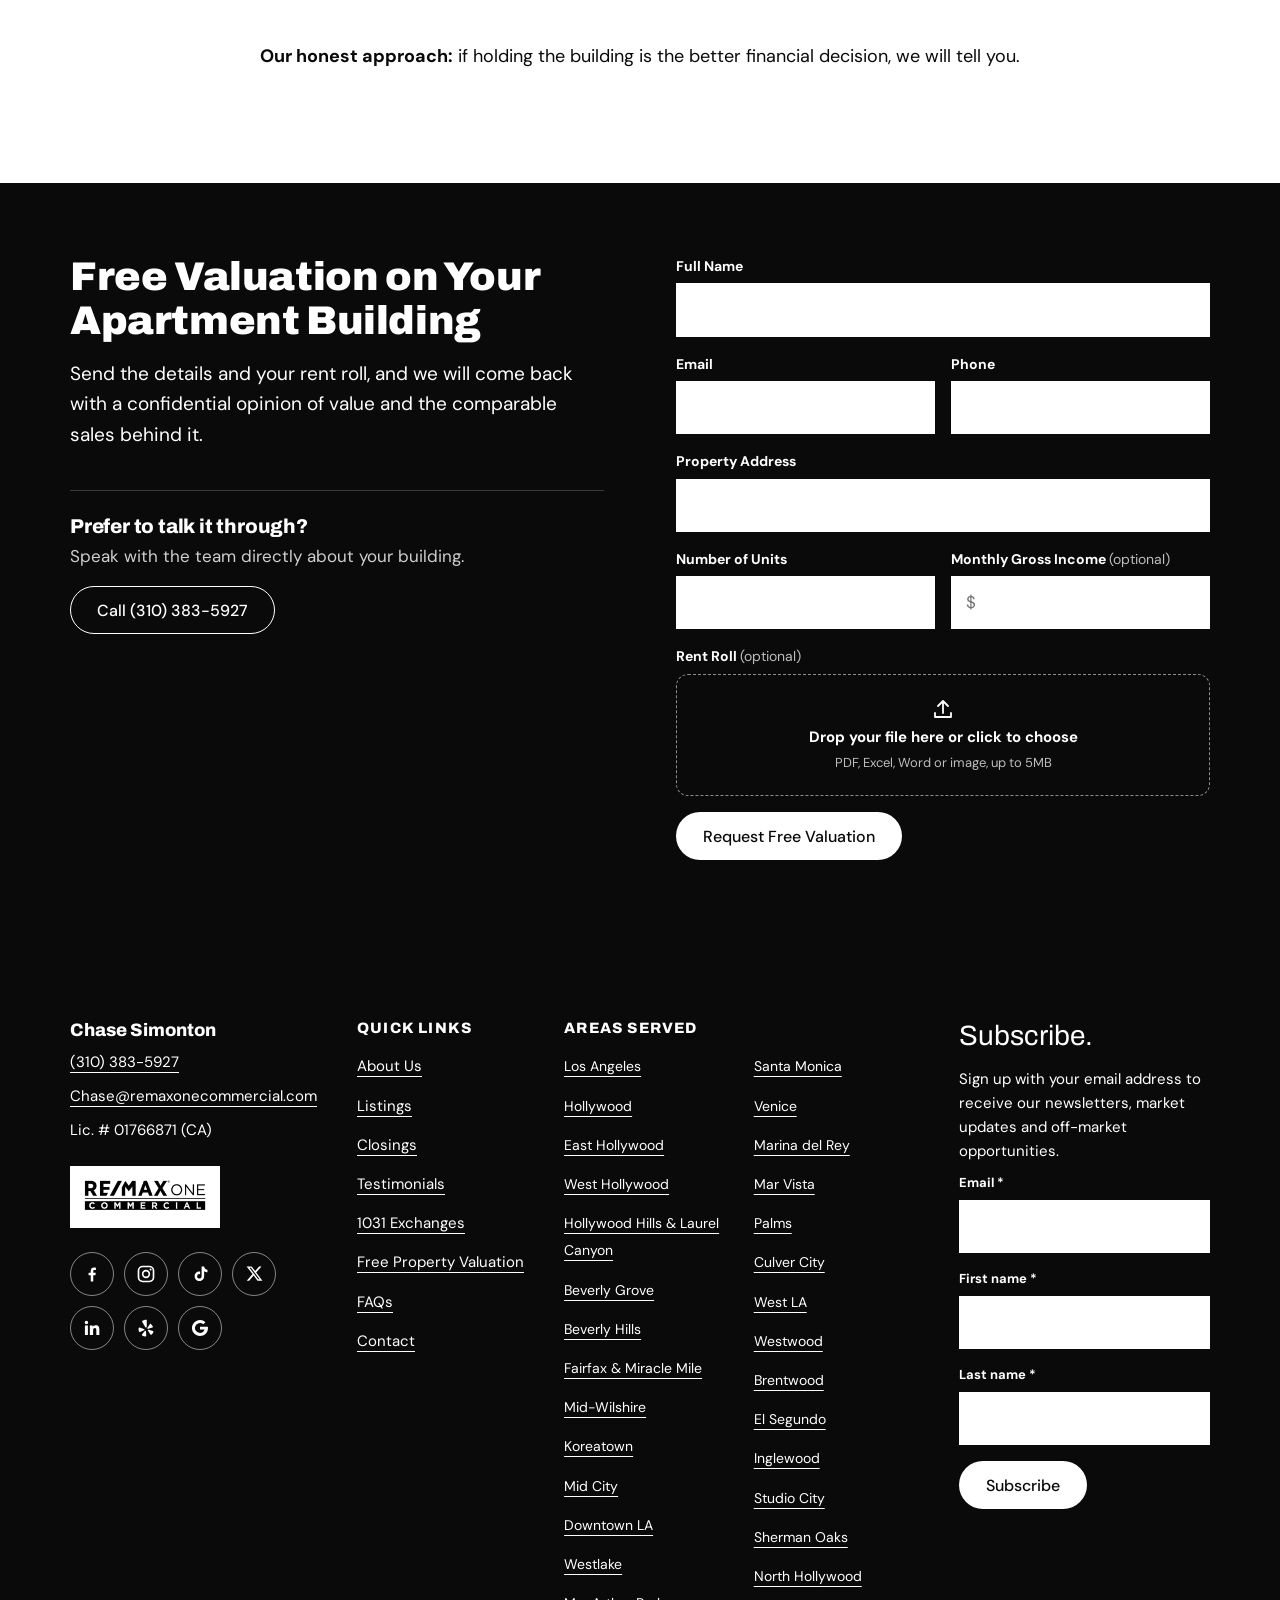
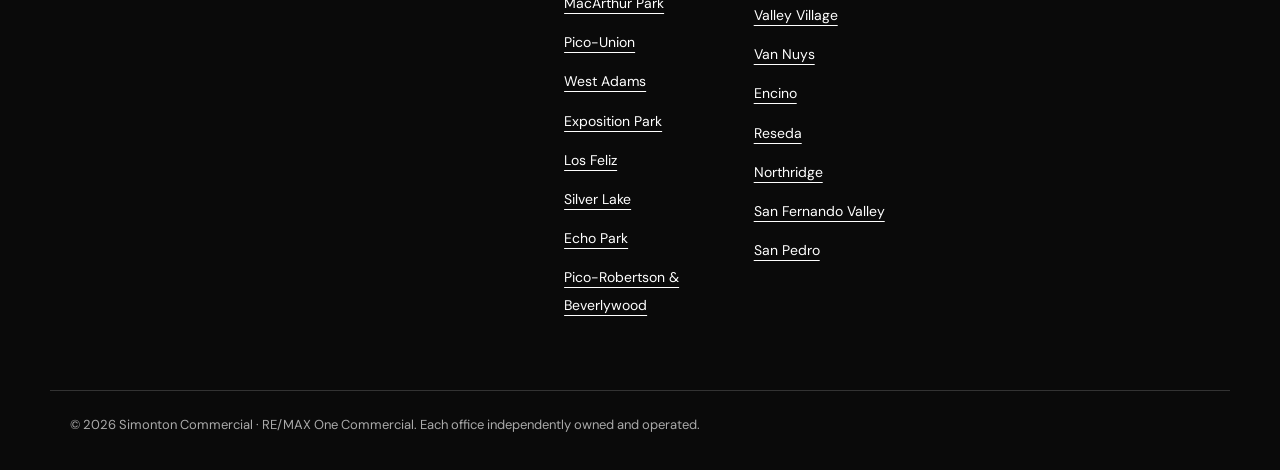
==== commit f3bb21c0: "Home hero: new headline and team stats - Headline: LA's Most Trusted Multi-Family Specialist - Stats" ====
--- a/site/index.html
+++ b/site/index.html
@@ -8,7 +8,7 @@
 <link rel="preconnect" href="https://fonts.googleapis.com">
 <link rel="preconnect" href="https://fonts.gstatic.com" crossorigin>
 <link href="https://fonts.googleapis.com/css2?family=Archivo:wght@500;700;800;900&family=DM+Sans:wght@400;500;700&display=swap" rel="stylesheet">
-<link rel="stylesheet" href="styles.css?v=135">
+<link rel="stylesheet" href="styles.css?v=137">
 </head>
 <body>
 <a class="skip" href="#main">Skip to main content</a>
@@ -62,10 +62,9 @@
     <video class="hero-video" id="hero-video" muted loop playsinline preload="none" poster="assets/hero-poster.jpg" data-src="assets/hero.mp4" aria-hidden="true" tabindex="-1"></video>
     <div class="hero-shade" aria-hidden="true"></div>
     <section class="stats hero-stats" aria-label="Team highlights">
-      <div class="wrap stats-grid">
-        <div><strong id="stat-vol">$0M+</strong><span>Multifamily Sold Volume</span></div>
-        <div><strong id="stat-count">0</strong><span>Apartment Buildings Sold</span></div>
-        <div><strong>#1</strong><span>Producing Team (placeholder)</span></div>
+      <div class="wrap stats-grid stats-3">
+        <div><strong>$700M</strong><span>Multifamily Sold Volume</span></div>
+        <div><strong>250+</strong><span>Buildings Sold</span></div>
         <div><a class="stat-link" href="https://www.yelp.com/biz/chase-simonton-re-max-one-commercial-santa-monica" target="_blank" rel="noopener noreferrer"><strong>5.0 &#9733;</strong><span>Yelp Rating &middot; 21 Reviews</span></a></div>
       </div>
     </section>
@@ -74,7 +73,7 @@
     </svg>
     <div class="wrap hero-inner">
       <p class="eyebrow">Multifamily Investment Brokerage &middot; RE/MAX One Commercial</p>
-      <h1 id="hero-title">LA&rsquo;s Most Trusted Multi-Family Investment Brokerage</h1>
+      <h1 id="hero-title">LA&rsquo;s Most Trusted<br><span style="white-space:nowrap">Multi-Family</span> Specialist</h1>
       <div class="hero-actions">
         <a class="btn btn-light" href="sell-my-apartment-building.html">Sell My Apartment Building</a>
         <a class="btn btn-ghost" href="closings.html">View Recent Sales</a>
@@ -387,6 +386,6 @@
 
 <script src="closings-data.js"></script>
 <script src="team-data.js?v=44"></script>
-<script src="script.js?v=135"></script>
+<script src="script.js?v=137"></script>
 </body>
 </html>
--- a/site/styles.css
+++ b/site/styles.css
@@ -1191,3 +1191,6 @@
 }
 @media (max-width:520px){.pl .pm-actions .btn{flex:1 1 100%}}
 .pl-white .eyebrow,.pl-gray .eyebrow{color:var(--muted)}
+
+/* Home stats: three across at every width */
+.hero-stats .stats-grid.stats-3{grid-template-columns:repeat(3,minmax(0,1fr))}
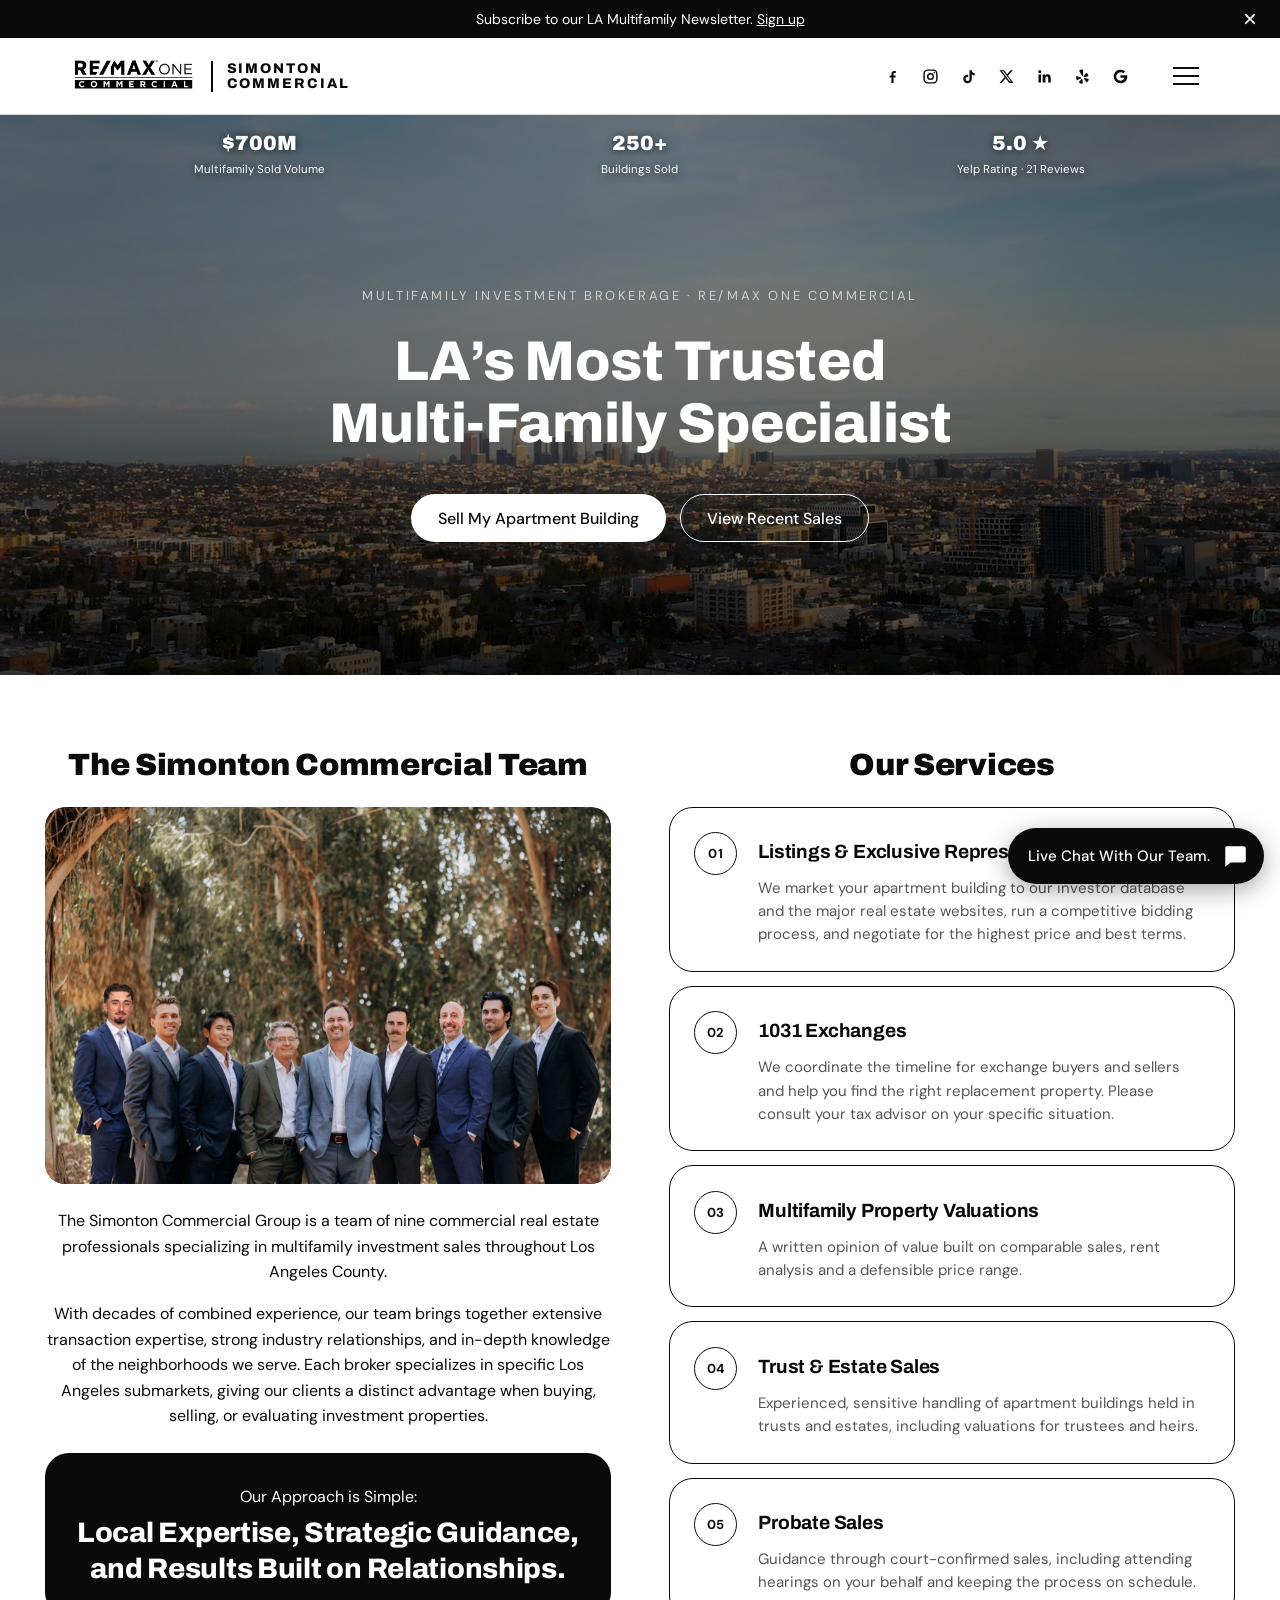
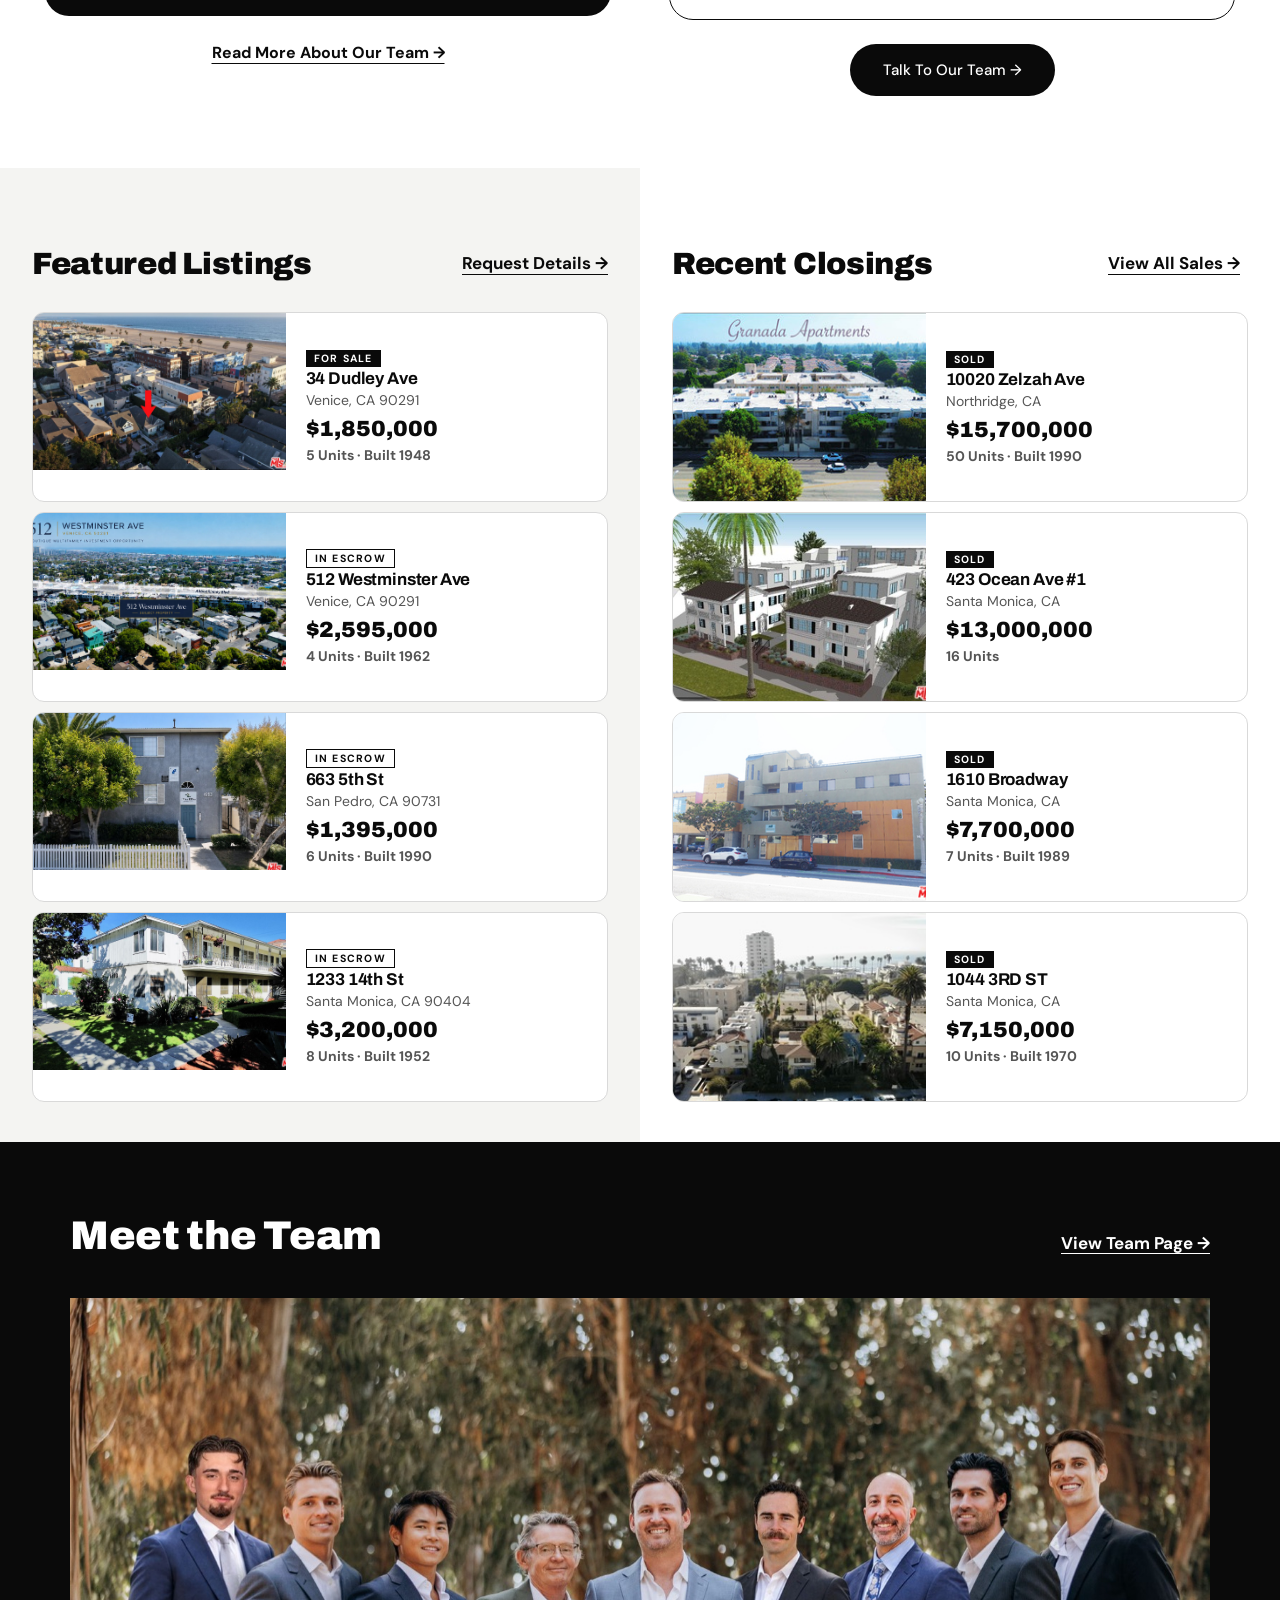
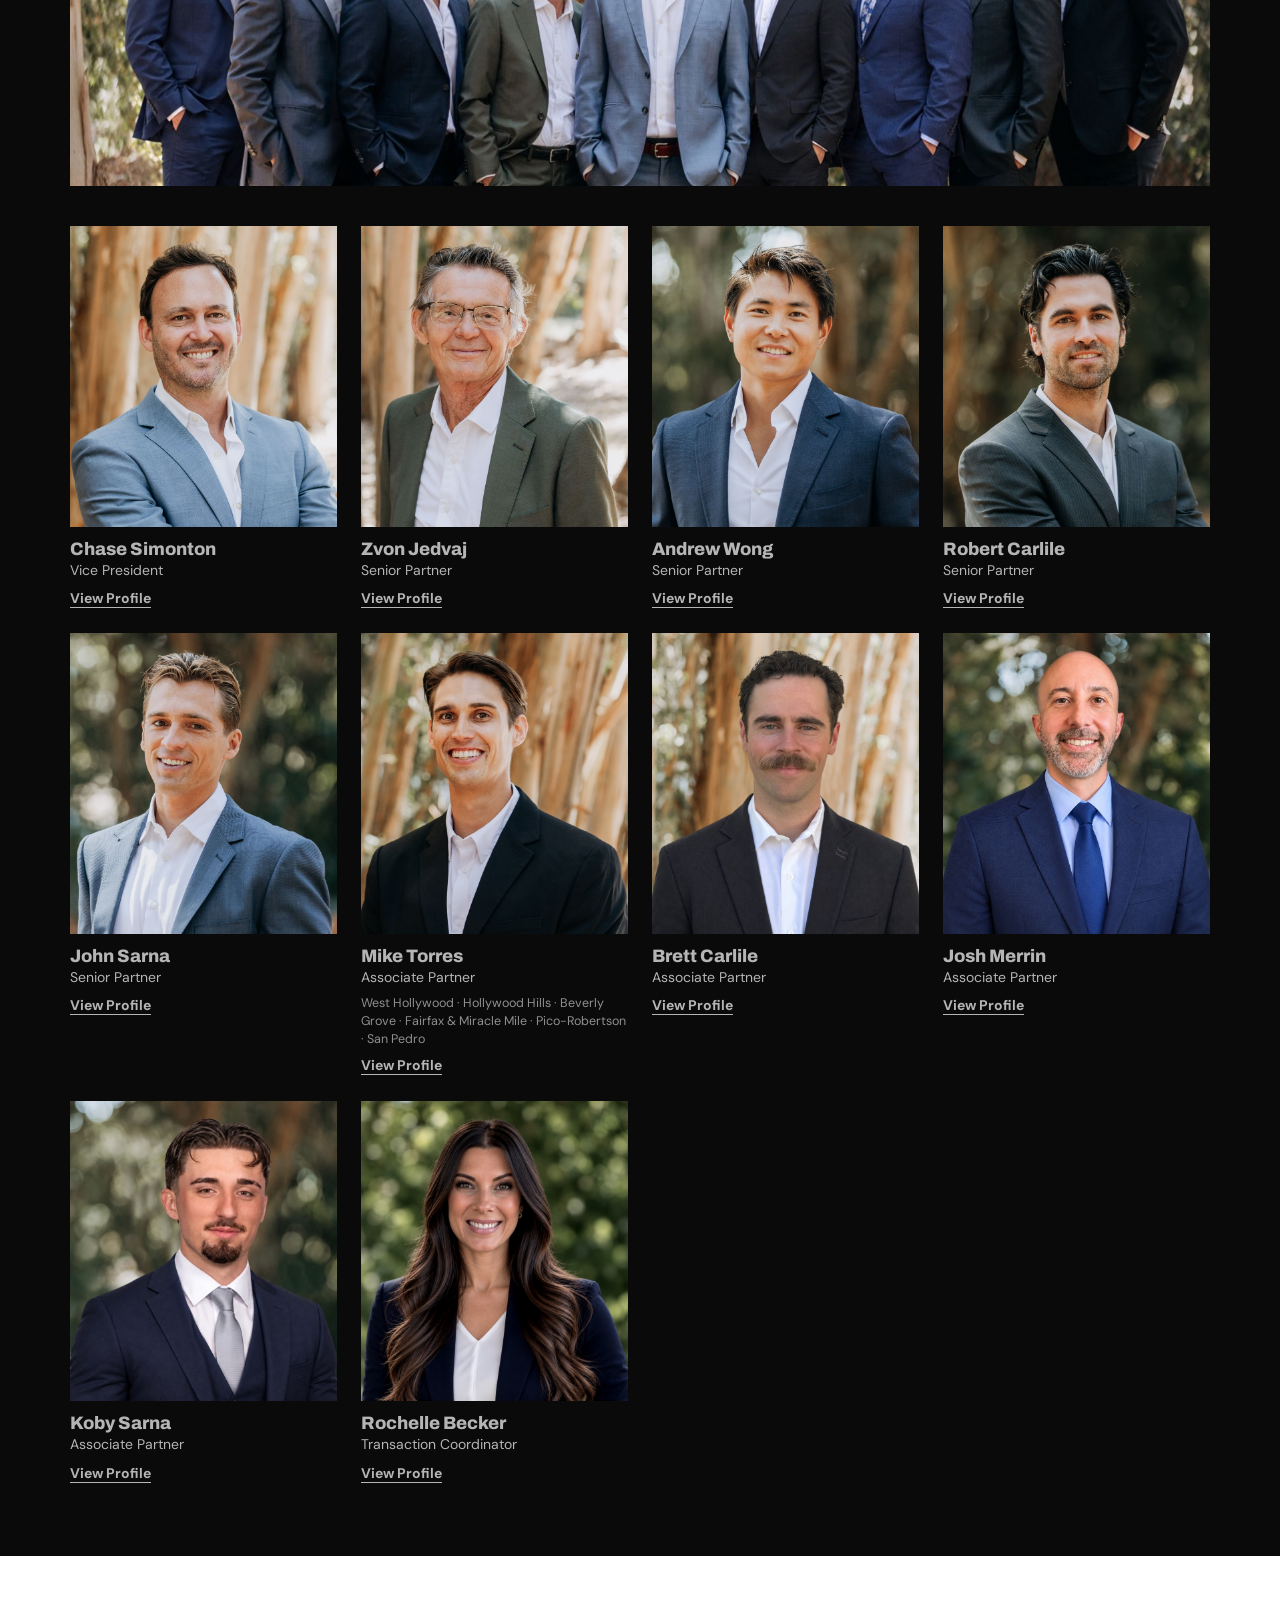
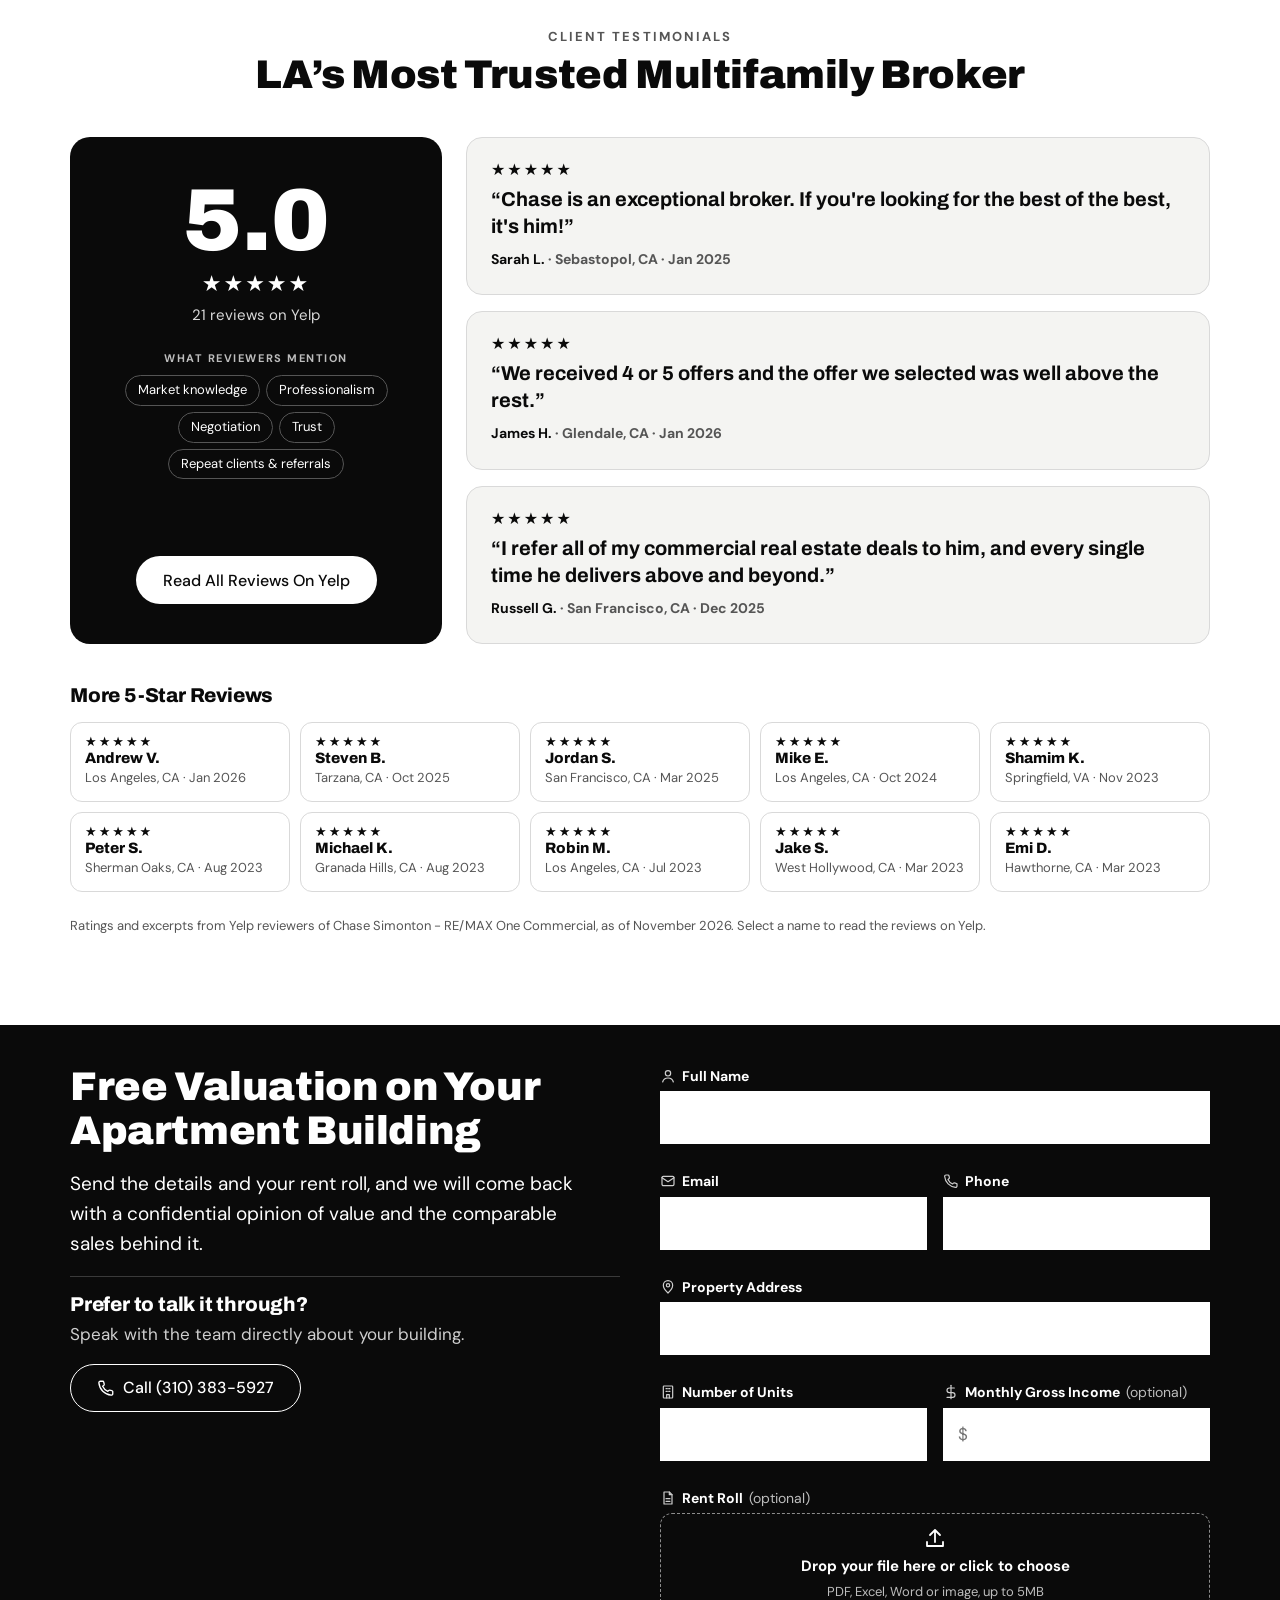
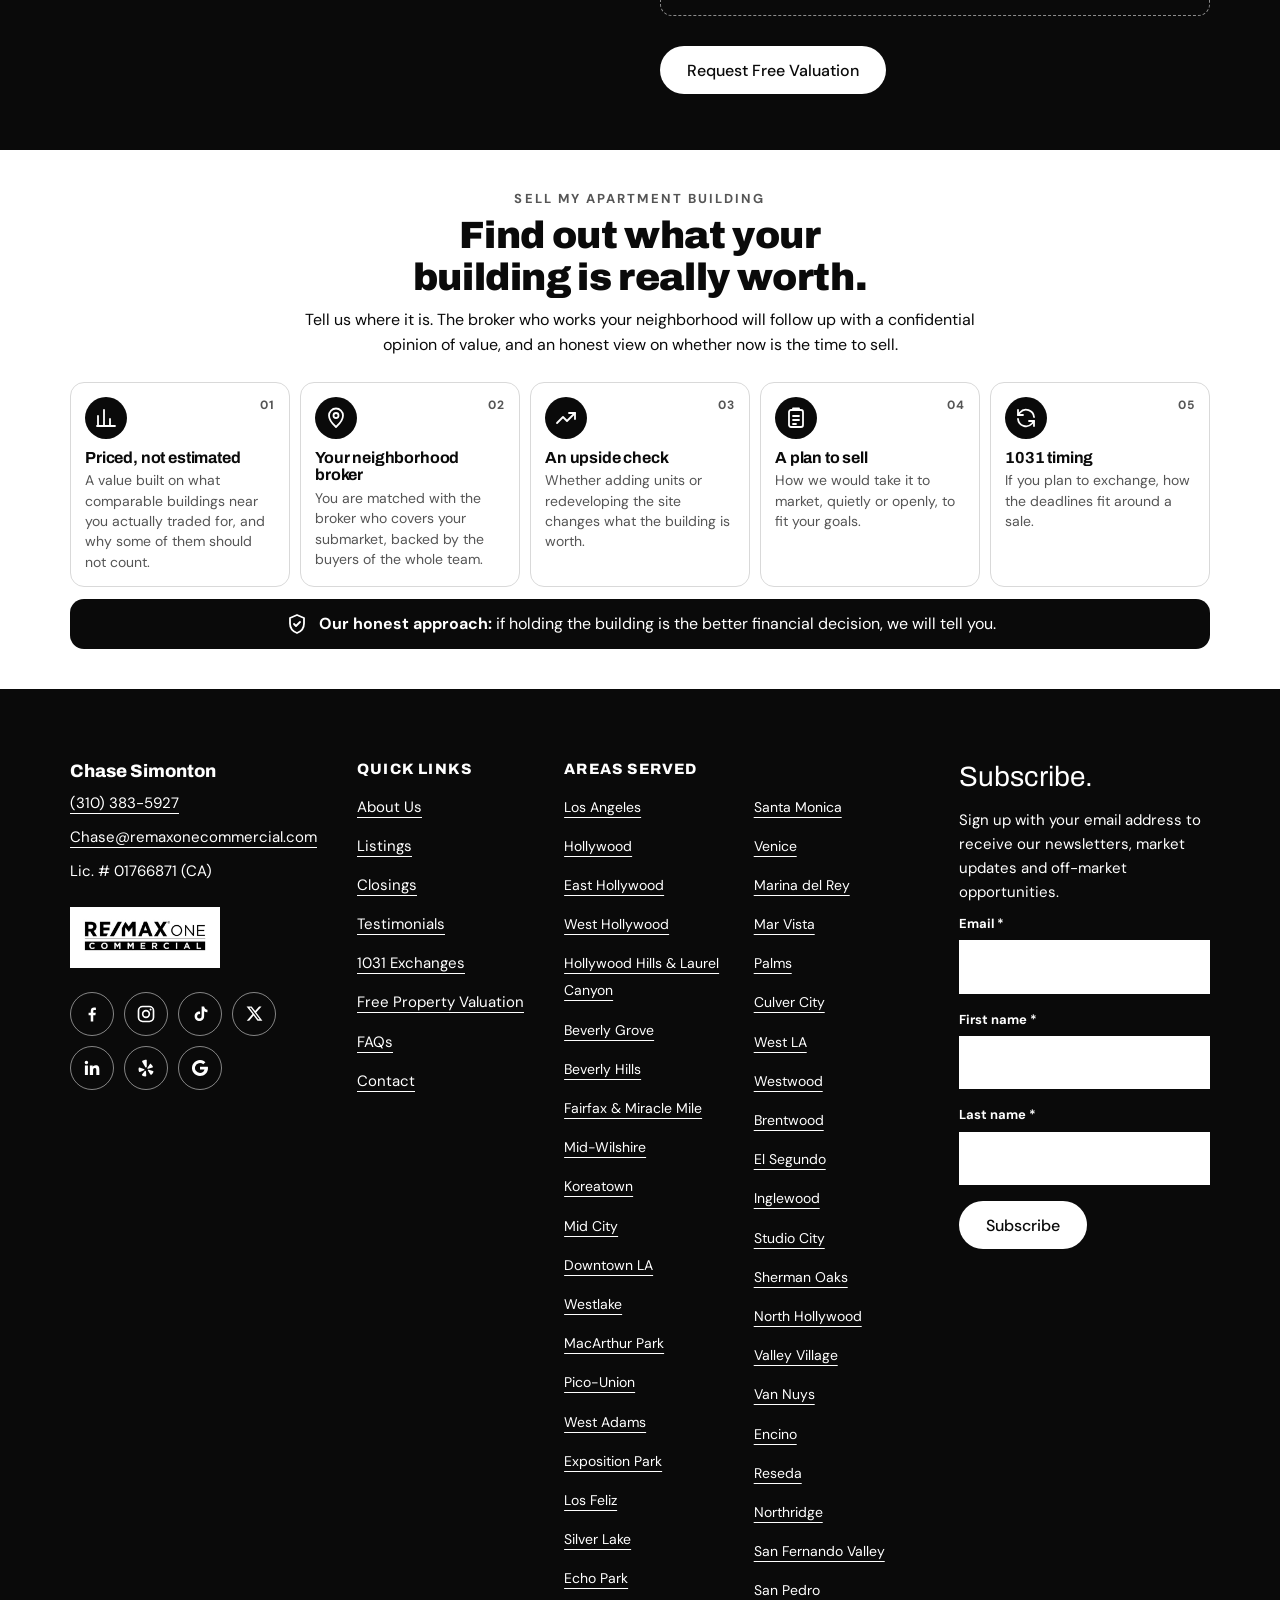
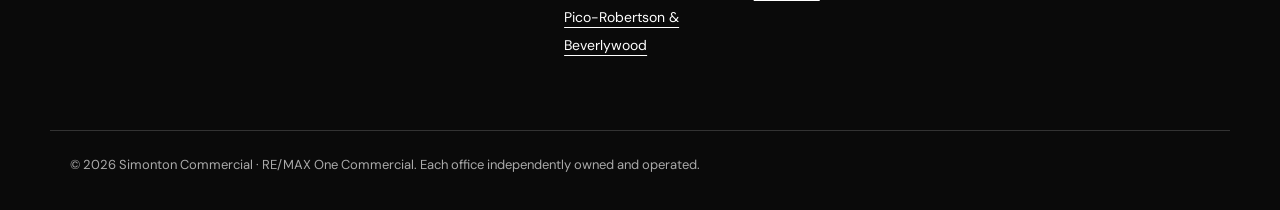
==== commit 5d3b9e91: "Sell section: Free Valuation first, compact steps with icons - Free Valuation form above the five st" ====
--- a/site/index.html
+++ b/site/index.html
@@ -8,7 +8,7 @@
 <link rel="preconnect" href="https://fonts.googleapis.com">
 <link rel="preconnect" href="https://fonts.gstatic.com" crossorigin>
 <link href="https://fonts.googleapis.com/css2?family=Archivo:wght@500;700;800;900&family=DM+Sans:wght@400;500;700&display=swap" rel="stylesheet">
-<link rel="stylesheet" href="styles.css?v=137">
+<link rel="stylesheet" href="styles.css?v=144">
 </head>
 <body>
 <a class="skip" href="#main">Skip to main content</a>
@@ -210,26 +210,6 @@
 
 </main>
 
-  <section class="section sell" aria-labelledby="sell-title">
-    <div class="wrap">
-      <header class="sell-head">
-        <p class="eyebrow-dark">Sell My Apartment Building</p>
-        <h2 id="sell-title">Find out what your building is really worth.</h2>
-        <p class="lead">Tell us where it is. The broker who works your neighborhood will follow up with a confidential opinion of value, and an honest view on whether now is the time to sell.</p>
-      </header>
-
-      <ol class="sell-steps">
-        <li><span class="sell-n" aria-hidden="true">1</span><h3>Priced, not estimated</h3><p>A value built on what comparable buildings near you actually traded for, and why some of them should not count.</p></li>
-        <li><span class="sell-n" aria-hidden="true">2</span><h3>Your neighborhood broker</h3><p>You are matched with the broker who covers your submarket, backed by the buyers of the whole team.</p></li>
-        <li><span class="sell-n" aria-hidden="true">3</span><h3>An upside check</h3><p>Whether adding units or redeveloping the site changes what the building is worth.</p></li>
-        <li><span class="sell-n" aria-hidden="true">4</span><h3>A plan to sell</h3><p>How we would take it to market, quietly or openly, to fit your goals.</p></li>
-        <li><span class="sell-n" aria-hidden="true">5</span><h3>1031 timing</h3><p>If you plan to exchange, how the deadlines fit around a sale.</p></li>
-      </ol>
-
-      <p class="sell-honest"><strong>Our honest approach:</strong> if holding the building is the better financial decision, we will tell you.</p>
-    </div>
-  </section>
-
   <section class="section dark val" id="valuation" aria-labelledby="val-title">
     <div class="wrap split">
       <div>
@@ -239,22 +219,22 @@
           <h3>Prefer to talk it through?</h3>
           <p>Speak with the team directly about your building.</p>
           <!-- Swap this for the Calendly booking link once it is available -->
-          <a class="btn btn-ghost" href="tel:+13103835927">Call (310) 383-5927</a>
+          <a class="btn btn-ghost val-call-btn" href="tel:+13103835927"><svg viewBox="0 0 24 24" width="18" height="18" fill="none" stroke="currentColor" stroke-width="1.8" stroke-linecap="round" stroke-linejoin="round" aria-hidden="true"><path d="M21 16.5v3a2 2 0 0 1-2.2 2A18 18 0 0 1 2.5 5.2 2 2 0 0 1 4.5 3h3a1.5 1.5 0 0 1 1.5 1.2l.6 2.8a1.5 1.5 0 0 1-.4 1.4L7.5 9.6a14 14 0 0 0 6.9 6.9l1.2-1.2a1.5 1.5 0 0 1 1.4-.4l2.8.6a1.5 1.5 0 0 1 1.2 1z"/></svg>Call (310) 383-5927</a>
         </div>
       </div>
       <form class="form val-form" action="#" method="post" enctype="multipart/form-data" data-form data-subject="New valuation request"><input type="checkbox" name="botcheck" tabindex="-1" autocomplete="off" style="position:absolute;left:-9999px" aria-hidden="true">
-        <div class="field"><label for="v-name">Full Name</label><input id="v-name" name="name" autocomplete="name" required></div>
+        <div class="field"><label for="v-name"><svg viewBox="0 0 24 24" width="16" height="16" fill="none" stroke="currentColor" stroke-width="1.8" stroke-linecap="round" stroke-linejoin="round" aria-hidden="true"><circle cx="12" cy="8" r="4"/><path d="M4 21c1-4 4-6 8-6s7 2 8 6"/></svg>Full Name</label><input id="v-name" name="name" autocomplete="name" required></div>
         <div class="val-row">
-          <div class="field"><label for="v-email">Email</label><input id="v-email" name="email" type="email" autocomplete="email" required></div>
-          <div class="field"><label for="v-phone">Phone</label><input id="v-phone" name="phone" type="tel" autocomplete="tel" required></div>
-        </div>
-        <div class="field"><label for="v-addr">Property Address</label><input id="v-addr" name="address" autocomplete="street-address" required></div>
+          <div class="field"><label for="v-email"><svg viewBox="0 0 24 24" width="16" height="16" fill="none" stroke="currentColor" stroke-width="1.8" stroke-linecap="round" stroke-linejoin="round" aria-hidden="true"><rect x="3" y="5" width="18" height="14" rx="2"/><path d="M3 7l9 6 9-6"/></svg>Email</label><input id="v-email" name="email" type="email" autocomplete="email" required></div>
+          <div class="field"><label for="v-phone"><svg viewBox="0 0 24 24" width="16" height="16" fill="none" stroke="currentColor" stroke-width="1.8" stroke-linecap="round" stroke-linejoin="round" aria-hidden="true"><path d="M21 16.5v3a2 2 0 0 1-2.2 2A18 18 0 0 1 2.5 5.2 2 2 0 0 1 4.5 3h3a1.5 1.5 0 0 1 1.5 1.2l.6 2.8a1.5 1.5 0 0 1-.4 1.4L7.5 9.6a14 14 0 0 0 6.9 6.9l1.2-1.2a1.5 1.5 0 0 1 1.4-.4l2.8.6a1.5 1.5 0 0 1 1.2 1z"/></svg>Phone</label><input id="v-phone" name="phone" type="tel" autocomplete="tel" required></div>
+        </div>
+        <div class="field"><label for="v-addr"><svg viewBox="0 0 24 24" width="16" height="16" fill="none" stroke="currentColor" stroke-width="1.8" stroke-linecap="round" stroke-linejoin="round" aria-hidden="true"><path d="M12 21s7-6.2 7-11.5A7 7 0 0 0 5 9.5C5 14.8 12 21 12 21z"/><circle cx="12" cy="9.5" r="2.5"/></svg>Property Address</label><input id="v-addr" name="address" autocomplete="street-address" required></div>
         <div class="val-row">
-          <div class="field"><label for="v-units">Number of Units</label><input id="v-units" name="units" inputmode="numeric" required></div>
-          <div class="field"><label for="v-gross">Monthly Gross Income <span class="val-opt">(optional)</span></label><input id="v-gross" name="monthly_gross" inputmode="decimal" placeholder="$"></div>
+          <div class="field"><label for="v-units"><svg viewBox="0 0 24 24" width="16" height="16" fill="none" stroke="currentColor" stroke-width="1.8" stroke-linecap="round" stroke-linejoin="round" aria-hidden="true"><rect x="5" y="3" width="14" height="18" rx="1"/><path d="M9 7h2M13 7h2M9 11h2M13 11h2M10 21v-5h4v5"/></svg>Number of Units</label><input id="v-units" name="units" inputmode="numeric" required></div>
+          <div class="field"><label for="v-gross"><svg viewBox="0 0 24 24" width="16" height="16" fill="none" stroke="currentColor" stroke-width="1.8" stroke-linecap="round" stroke-linejoin="round" aria-hidden="true"><path d="M12 2v20"/><path d="M17 6H9.5a3.5 3.5 0 0 0 0 7h5a3.5 3.5 0 0 1 0 7H6"/></svg>Monthly Gross Income <span class="val-opt">(optional)</span></label><input id="v-gross" name="monthly_gross" inputmode="decimal" placeholder="$"></div>
         </div>
         <div class="field">
-          <label for="v-file">Rent Roll <span class="val-opt">(optional)</span></label>
+          <label for="v-file"><svg viewBox="0 0 24 24" width="16" height="16" fill="none" stroke="currentColor" stroke-width="1.8" stroke-linecap="round" stroke-linejoin="round" aria-hidden="true"><path d="M14 3H6v18h12V7z"/><path d="M14 3v4h4M9 13h6M9 17h6"/></svg>Rent Roll <span class="val-opt">(optional)</span></label>
           <div class="val-drop" data-drop>
             <input id="v-file" name="attachment" type="file" accept=".pdf,.xls,.xlsx,.csv,.doc,.docx,.jpg,.jpeg,.png">
             <svg viewBox="0 0 24 24" width="24" height="24" fill="none" stroke="currentColor" stroke-width="1.8" stroke-linecap="round" stroke-linejoin="round" aria-hidden="true"><path d="M12 16V4M7 9l5-5 5 5"/><path d="M4 16v4h16v-4"/></svg>
@@ -265,6 +245,26 @@
         <button class="btn btn-light" type="submit">Request Free Valuation</button>
         <p class="form-msg" role="status" aria-live="polite"></p>
       </form>
+    </div>
+  </section>
+
+  <section class="section sell" aria-labelledby="sell-title">
+    <div class="wrap">
+      <header class="sell-head">
+        <p class="eyebrow-dark">Sell My Apartment Building</p>
+        <h2 id="sell-title">Find out what your building is really worth.</h2>
+        <p class="lead">Tell us where it is. The broker who works your neighborhood will follow up with a confidential opinion of value, and an honest view on whether now is the time to sell.</p>
+      </header>
+
+      <ol class="sell-steps">
+        <li><span class="sell-ico"><svg viewBox="0 0 24 24" width="24" height="24" fill="none" stroke="currentColor" stroke-width="1.8" stroke-linecap="round" stroke-linejoin="round" aria-hidden="true"><path d="M4 20V10M10 20V4M16 20v-7M21 20H3"/></svg></span><span class="sell-n" aria-hidden="true">01</span><h3>Priced, not estimated</h3><p>A value built on what comparable buildings near you actually traded for, and why some of them should not count.</p></li>
+        <li><span class="sell-ico"><svg viewBox="0 0 24 24" width="24" height="24" fill="none" stroke="currentColor" stroke-width="1.8" stroke-linecap="round" stroke-linejoin="round" aria-hidden="true"><path d="M12 21s7-6.2 7-11.5A7 7 0 0 0 5 9.5C5 14.8 12 21 12 21z"/><circle cx="12" cy="9.5" r="2.5"/></svg></span><span class="sell-n" aria-hidden="true">02</span><h3>Your neighborhood broker</h3><p>You are matched with the broker who covers your submarket, backed by the buyers of the whole team.</p></li>
+        <li><span class="sell-ico"><svg viewBox="0 0 24 24" width="24" height="24" fill="none" stroke="currentColor" stroke-width="1.8" stroke-linecap="round" stroke-linejoin="round" aria-hidden="true"><path d="M3 17l6-6 4 4 8-8"/><path d="M15 7h6v6"/></svg></span><span class="sell-n" aria-hidden="true">03</span><h3>An upside check</h3><p>Whether adding units or redeveloping the site changes what the building is worth.</p></li>
+        <li><span class="sell-ico"><svg viewBox="0 0 24 24" width="24" height="24" fill="none" stroke="currentColor" stroke-width="1.8" stroke-linecap="round" stroke-linejoin="round" aria-hidden="true"><rect x="5" y="4" width="14" height="17" rx="2"/><path d="M9 4V2.5h6V4M9 10h6M9 14h6M9 18h3"/></svg></span><span class="sell-n" aria-hidden="true">04</span><h3>A plan to sell</h3><p>How we would take it to market, quietly or openly, to fit your goals.</p></li>
+        <li><span class="sell-ico"><svg viewBox="0 0 24 24" width="24" height="24" fill="none" stroke="currentColor" stroke-width="1.8" stroke-linecap="round" stroke-linejoin="round" aria-hidden="true"><path d="M20 11a8 8 0 0 0-14-4.5L4 9"/><path d="M4 4v5h5"/><path d="M4 13a8 8 0 0 0 14 4.5l2-2.5"/><path d="M20 20v-5h-5"/></svg></span><span class="sell-n" aria-hidden="true">05</span><h3>1031 timing</h3><p>If you plan to exchange, how the deadlines fit around a sale.</p></li>
+      </ol>
+
+      <p class="sell-honest"><span class="sell-honest-ico"><svg viewBox="0 0 24 24" width="24" height="24" fill="none" stroke="currentColor" stroke-width="1.8" stroke-linecap="round" stroke-linejoin="round" aria-hidden="true"><path d="M12 3l7 3v5.5c0 4.4-3 8-7 9.5-4-1.5-7-5.1-7-9.5V6z"/><path d="M9 12l2 2 4-4"/></svg></span><span><strong>Our honest approach:</strong> if holding the building is the better financial decision, we will tell you.</span></p>
     </div>
   </section>
 
@@ -386,6 +386,6 @@
 
 <script src="closings-data.js"></script>
 <script src="team-data.js?v=44"></script>
-<script src="script.js?v=137"></script>
+<script src="script.js?v=144"></script>
 </body>
 </html>
--- a/site/styles.css
+++ b/site/styles.css
@@ -1194,3 +1194,30 @@
 
 /* Home stats: three across at every width */
 .hero-stats .stats-grid.stats-3{grid-template-columns:repeat(3,minmax(0,1fr))}
+
+/* Sell page: Free Valuation is the page heading, sized like the same heading on the home page */
+.val h1{margin:0 0 var(--s2);color:#fff;font:900 clamp(30px,3.2vw,40px)/1.1 var(--font-head)}
+
+/* Valuation and Sell steps: tighter, with icons */
+.val{padding:var(--s4) 0}
+.val .split{gap:var(--s4)}
+.val .val-call{margin-top:var(--s2);padding-top:var(--s2)}
+.val-call-btn{display:inline-flex;align-items:center;gap:8px}
+.val-form .field{margin-bottom:10px}
+.val-form .field label{display:flex;align-items:center;gap:6px;margin-bottom:4px}
+.val-form .field label svg{flex:none;opacity:.8}
+.val-form .val-drop{padding:12px 16px}
+.val-form .btn[type=submit]{margin-top:4px}
+
+.section.sell{padding:var(--s4) 0}
+.sell-head{margin-bottom:var(--s3)}
+.sell-head h1,.sell-head h2{font-size:clamp(26px,3vw,38px);margin-bottom:8px;text-wrap:balance}
+.sell-head .lead{font-size:16px;max-width:720px}
+.sell-steps{gap:10px;margin-bottom:12px}
+.sell-steps li{position:relative;display:flex;flex-direction:column;border:1px solid var(--line);border-radius:14px;padding:14px;background:#fff}
+.sell-ico{display:inline-flex;align-items:center;justify-content:center;width:42px;height:42px;margin-bottom:10px;border-radius:50%;background:var(--ink);color:#fff}
+.sell-n{position:absolute;top:14px;right:14px;margin:0;font:700 12px var(--font-body);letter-spacing:.08em;color:var(--muted);-webkit-text-stroke:0}
+.sell-steps h3{font-size:16px;margin-bottom:4px}
+.sell-steps p{font-size:14px;line-height:1.45}
+.sell-honest{display:flex;align-items:center;justify-content:center;gap:10px;margin:0;padding:12px 16px;border-radius:14px;background:var(--ink);color:#fff;font-size:16px;text-align:left}
+.sell-honest-ico{flex:none;display:inline-flex}
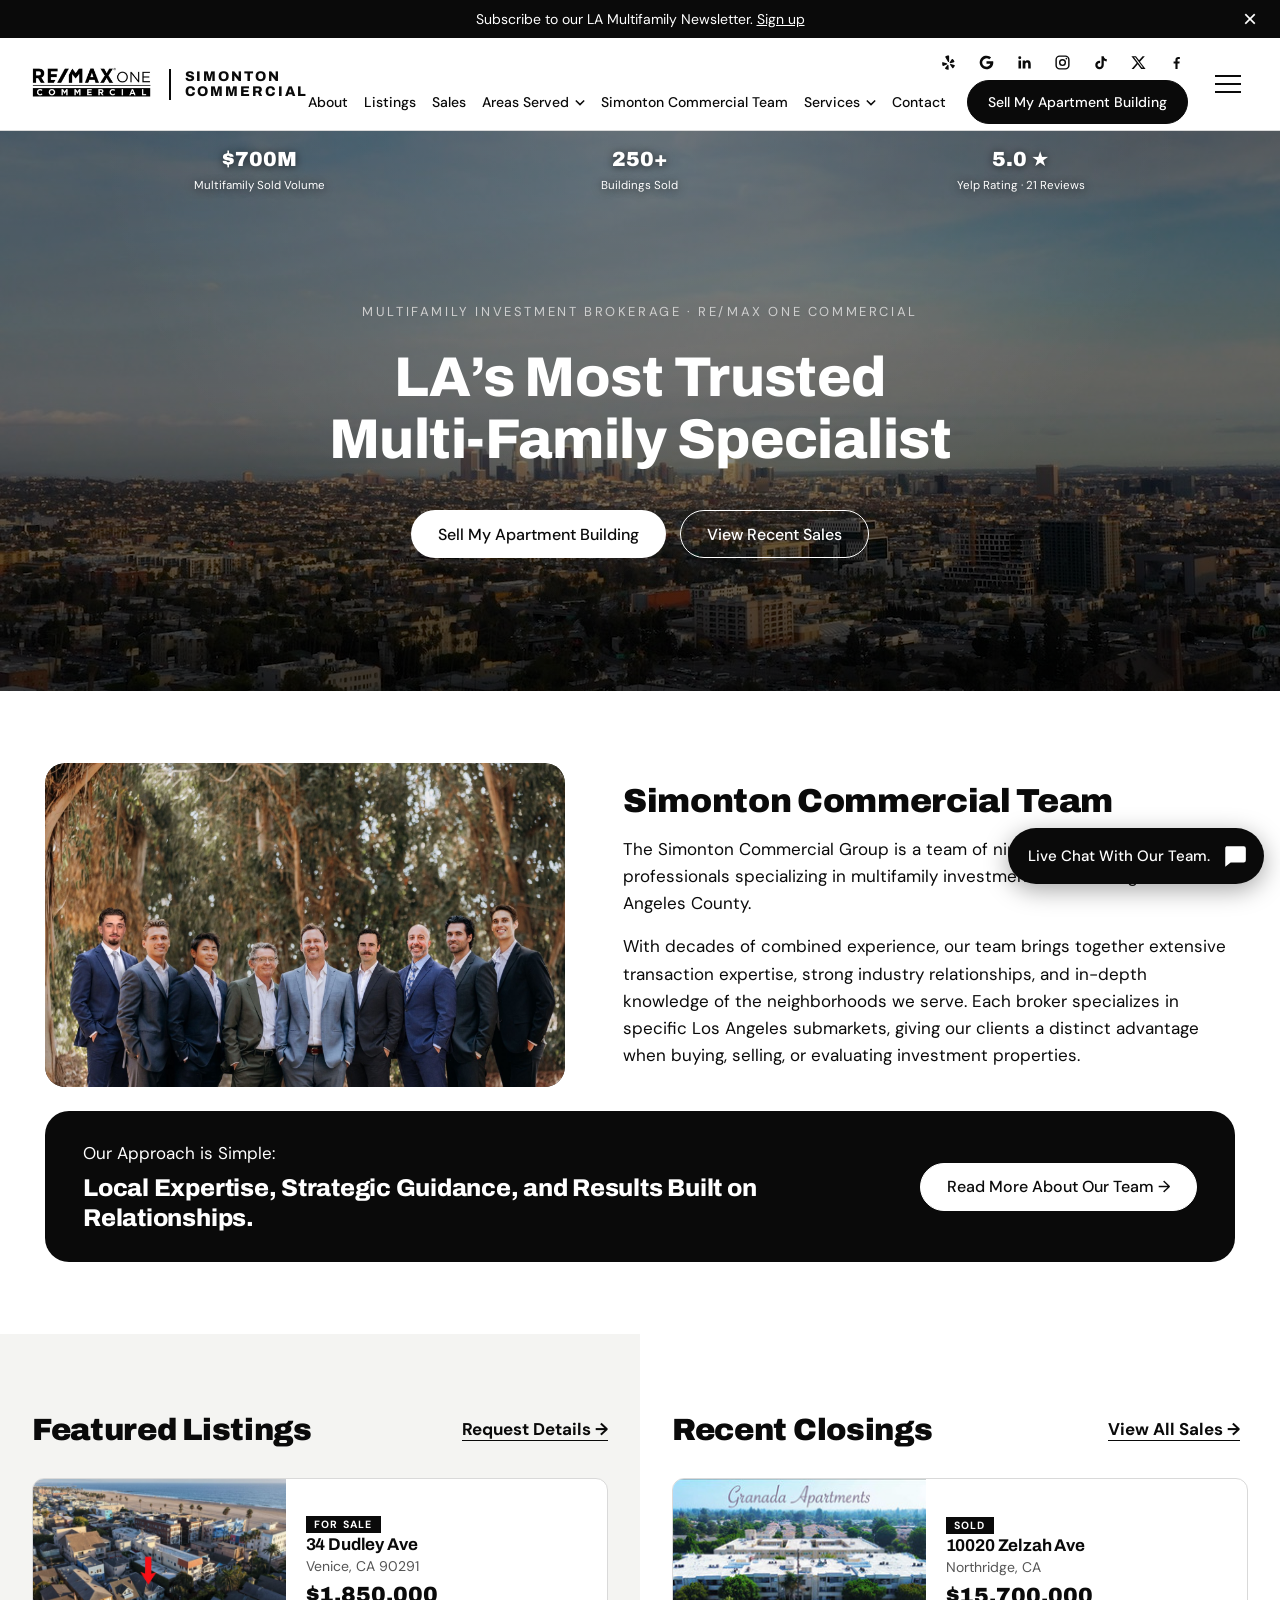
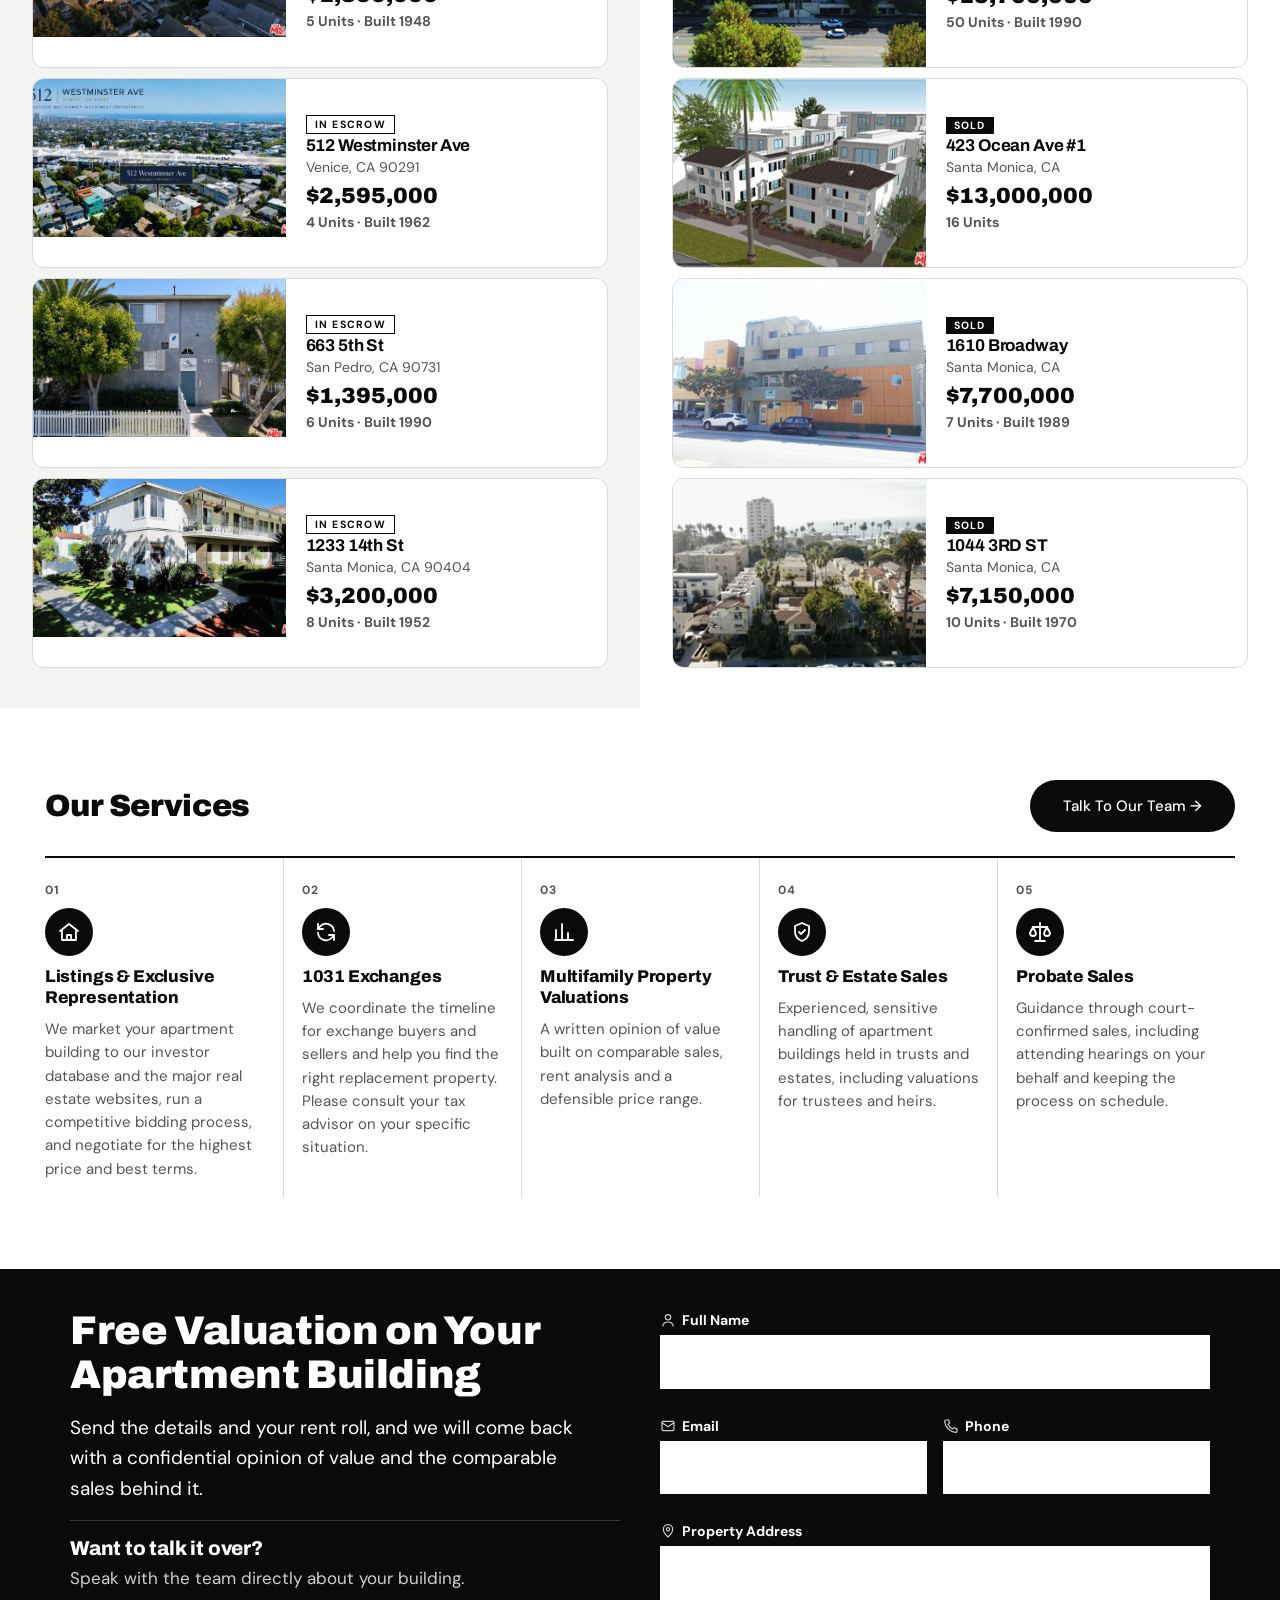
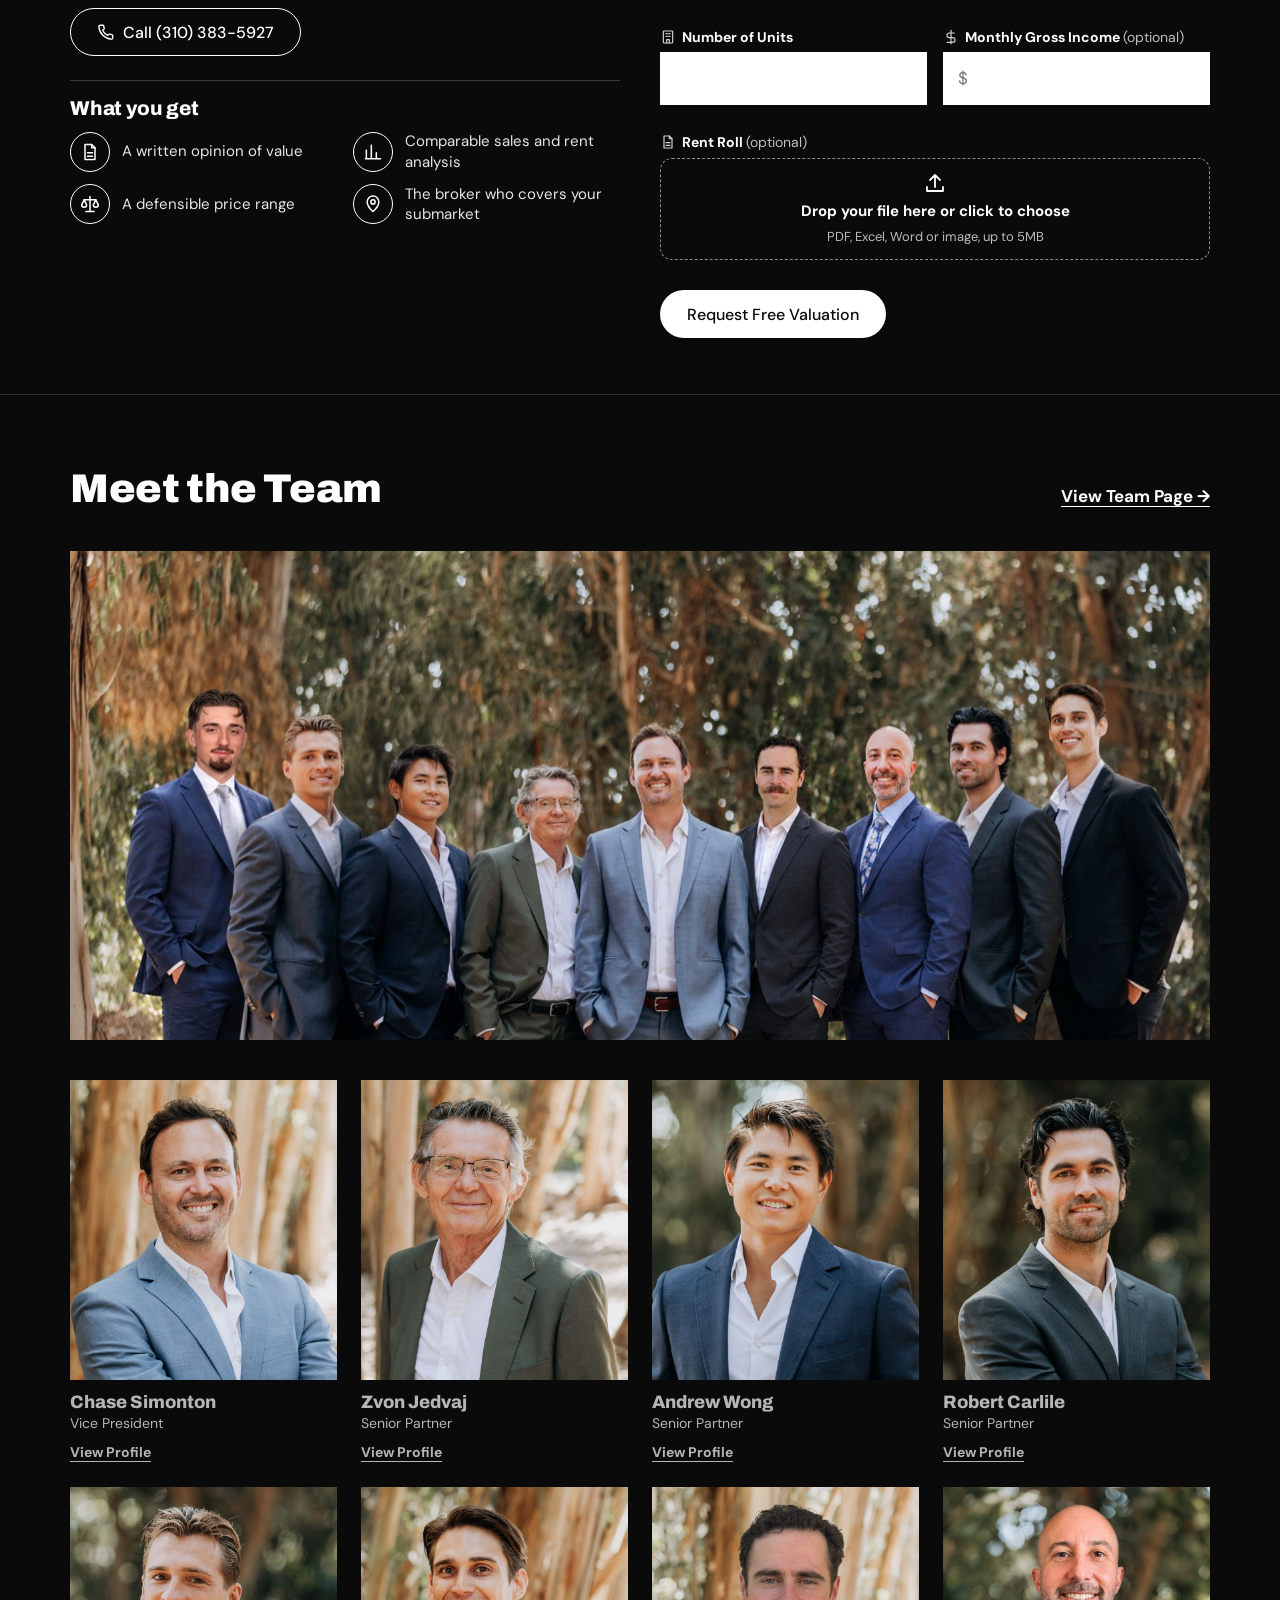
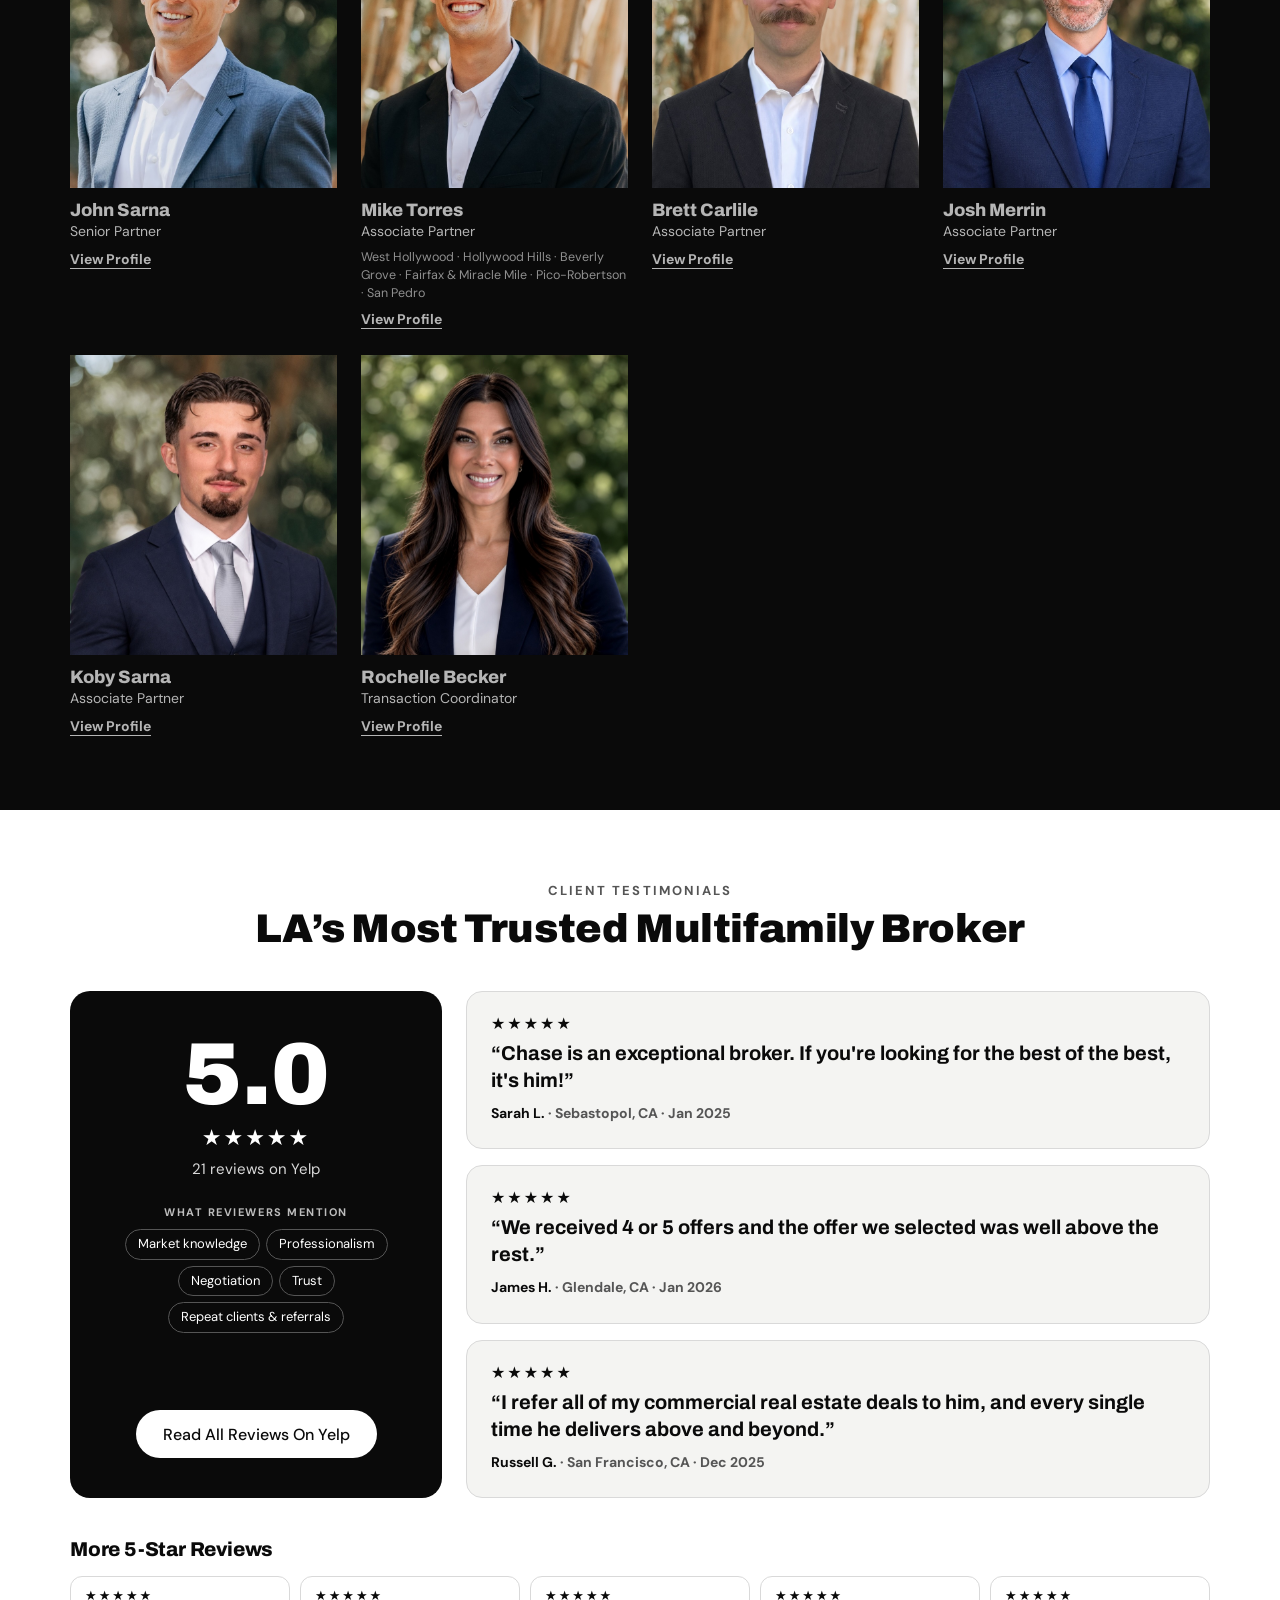
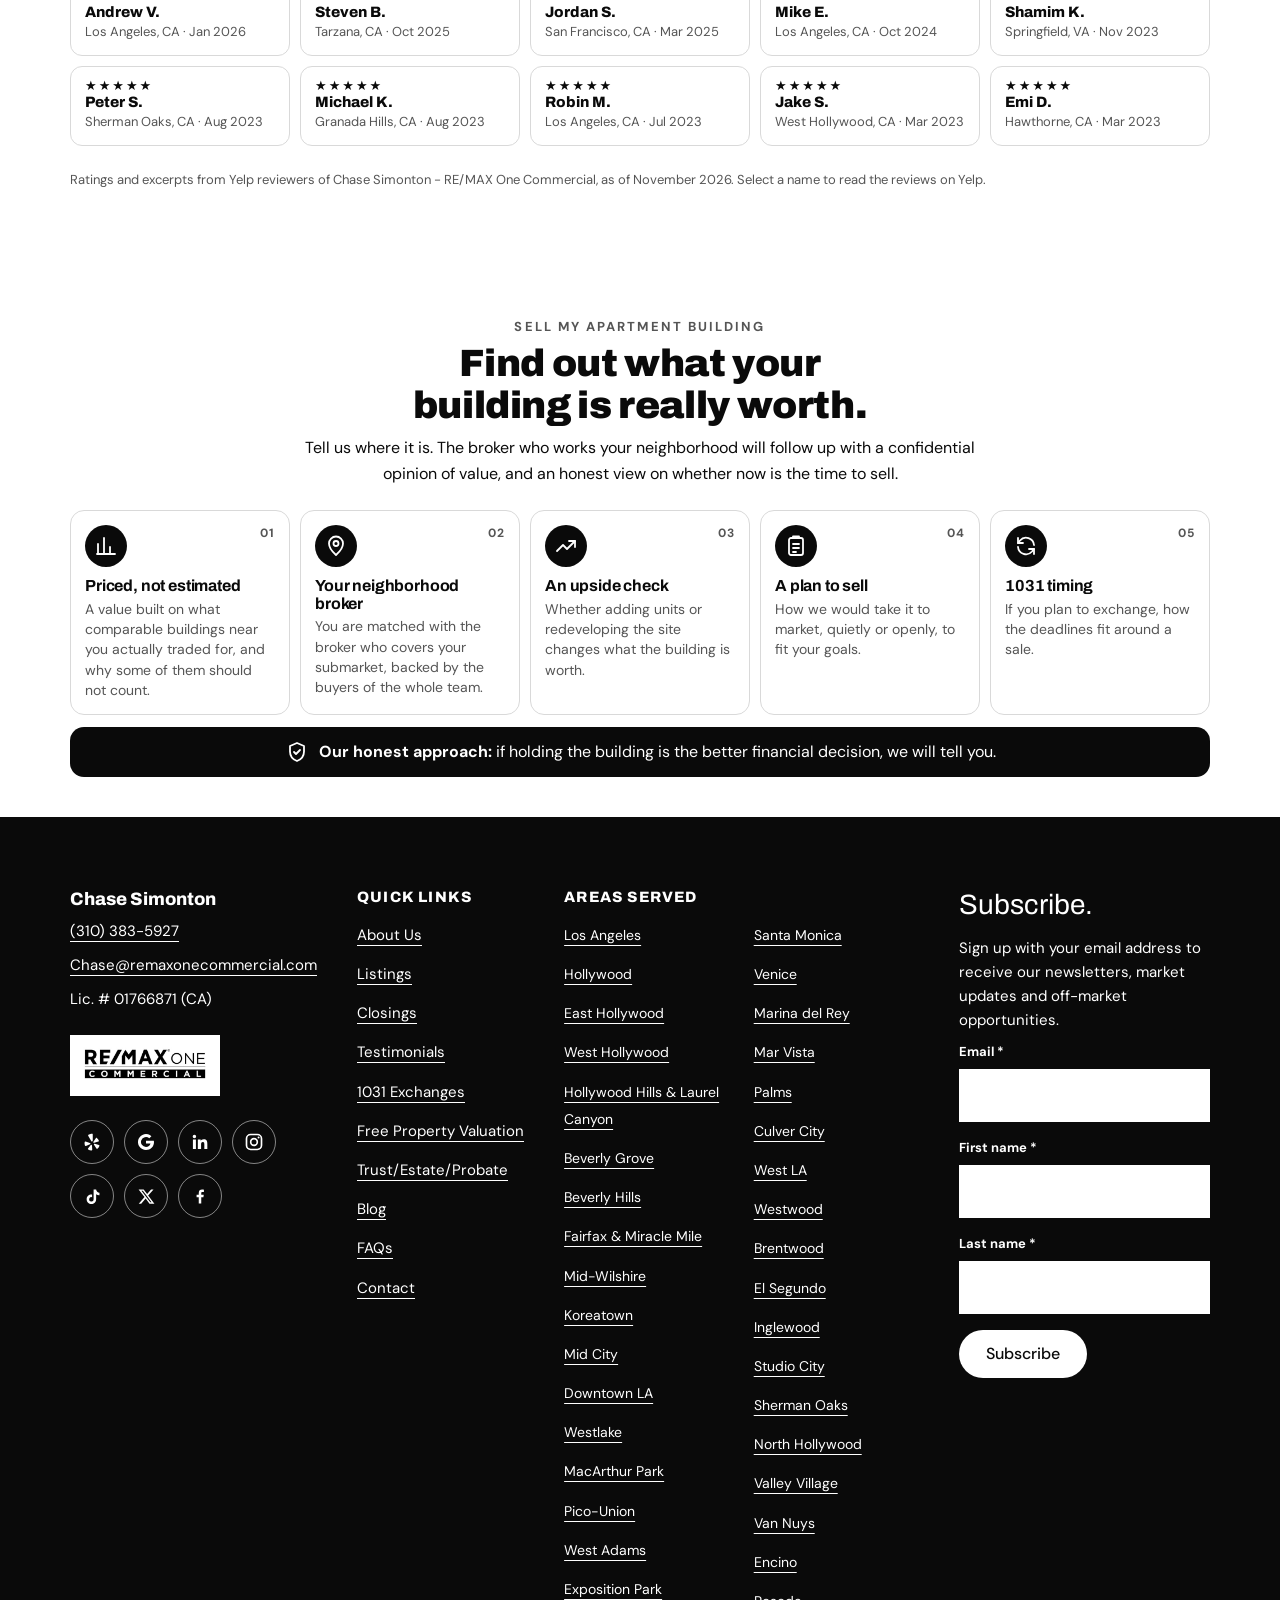
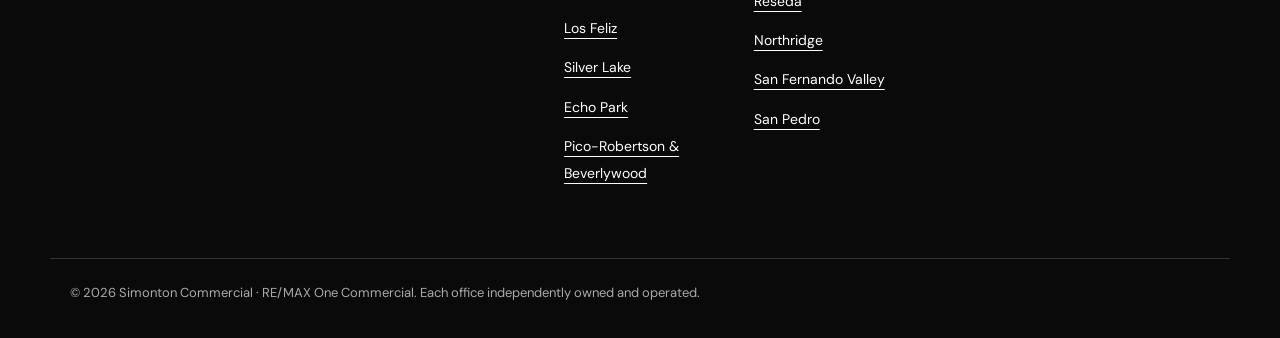
==== commit 76098b19: "Home page layout, top bar and side menu, valuation section details - Home order: team intro, listing" ====
--- a/site/index.html
+++ b/site/index.html
@@ -8,7 +8,7 @@
 <link rel="preconnect" href="https://fonts.googleapis.com">
 <link rel="preconnect" href="https://fonts.gstatic.com" crossorigin>
 <link href="https://fonts.googleapis.com/css2?family=Archivo:wght@500;700;800;900&family=DM+Sans:wght@400;500;700&display=swap" rel="stylesheet">
-<link rel="stylesheet" href="styles.css?v=144">
+<link rel="stylesheet" href="styles.css?v=160">
 </head>
 <body>
 <a class="skip" href="#main">Skip to main content</a>
@@ -25,15 +25,15 @@
       <span class="brand-name">Simonton<br>Commercial</span>
     </a>
     <ul class="head-social" aria-label="Simonton Commercial on social media">
-      <li><a href="https://www.facebook.com/search/top?q=Simonton%20Commercial" target="_blank" rel="noopener noreferrer" aria-label="Facebook (opens in a new tab)"><svg viewBox="0 0 24 24" width="20" height="20" fill="currentColor" aria-hidden="true"><path d="M13.5 21v-7.5h2.6l.4-3h-3V8.6c0-.9.3-1.5 1.6-1.5h1.6V4.4c-.3 0-1.2-.1-2.3-.1-2.3 0-3.9 1.4-3.9 4v2.2H7.9v3h2.6V21z"/></svg></a></li>
+      <li><a href="https://www.yelp.com/biz/chase-simonton-re-max-one-commercial-santa-monica" target="_blank" rel="noopener noreferrer" aria-label="Yelp (opens in a new tab)"><svg viewBox="0 0 24 24" width="20" height="20" fill="currentColor" aria-hidden="true"><path d="M12.6 2.2c-.7-.4-4.6.7-5.1 1.3-.2.3-.2.6-.1.9l3.8 6.6c.5.8 1.7.5 1.7-.4V3.1c0-.4-.1-.7-.3-.9zM9.4 13.1l-5.1-1.6c-.5-.2-1 .1-1.1.6-.3 1.3-.2 2.9.3 4.2.2.5.7.7 1.2.5l4.9-2c.9-.3.8-1.5-.2-1.7zM10.5 15.6l-3.3 4.1c-.3.4-.2 1 .2 1.2 1.1.8 2.6 1.3 4 1.4.5 0 .9-.4.9-.9l-.3-5.3c-.1-.9-1.2-1.2-1.5-.5zM14.4 15.4l2.9 4.4c.3.4.8.5 1.2.2 1.1-.8 2-2 2.4-3.3.2-.5-.1-1-.6-1.1l-5-1.4c-.9-.2-1.4.8-.9 1.2zM14.6 12.9l5.1-1.4c.5-.1.8-.6.6-1.1-.5-1.3-1.4-2.5-2.5-3.3-.4-.3-1-.2-1.2.3l-2.9 4.3c-.5.7.1 1.6.9 1.2z"/></svg></a></li>
+      <li><a href="https://share.google/khXc9y3nXvLuLKdSb" target="_blank" rel="noopener noreferrer" aria-label="Google Business Profile (opens in a new tab)"><svg viewBox="0 0 24 24" width="20" height="20" fill="currentColor" aria-hidden="true"><path d="M21.35 10.4H12v3.5h5.35c-.5 2.5-2.65 4.1-5.35 4.1a6 6 0 1 1 3.95-10.5l2.55-2.55A9.6 9.6 0 1 0 12 21.6c5.3 0 9.6-3.7 9.6-9.6 0-.55-.1-1.1-.25-1.6z"/></svg></a></li>
+      <li><a href="https://www.linkedin.com/in/simonton-commercial-455802447/" target="_blank" rel="noopener noreferrer" aria-label="LinkedIn (opens in a new tab)"><svg viewBox="0 0 24 24" width="20" height="20" fill="currentColor" aria-hidden="true"><path d="M3.5 9h3.6v11.5H3.5zM5.3 3.3a2.1 2.1 0 1 1 0 4.2 2.1 2.1 0 0 1 0-4.2zM9.4 9h3.4v1.6c.5-.9 1.7-1.9 3.6-1.9 3.7 0 4.4 2.4 4.4 5.6v6.2h-3.6v-5.5c0-1.3 0-3-1.8-3s-2.1 1.4-2.1 2.9v5.6H9.4z"/></svg></a></li>
       <li><a href="https://www.instagram.com/simontoncommercial/" target="_blank" rel="noopener noreferrer" aria-label="Instagram (opens in a new tab)"><svg viewBox="0 0 24 24" width="20" height="20" fill="none" stroke="currentColor" stroke-width="2" aria-hidden="true"><rect x="3" y="3" width="18" height="18" rx="5"/><circle cx="12" cy="12" r="4"/><circle cx="17.5" cy="6.5" r="1.2" fill="currentColor" stroke="none"/></svg></a></li>
       <li><a href="https://www.tiktok.com/@simontoncommercial" target="_blank" rel="noopener noreferrer" aria-label="TikTok (opens in a new tab)"><svg viewBox="0 0 24 24" width="19" height="19" fill="currentColor" aria-hidden="true"><path d="M16.6 3c.3 2.3 1.9 4 4.2 4.2v3.2c-1.5.1-3-.4-4.2-1.2v6.3c0 3.4-2.7 6-6 6s-6-2.6-6-6 2.7-6 6-6c.3 0 .6 0 .9.1v3.3a2.8 2.8 0 1 0 1.9 2.6V3z"/></svg></a></li>
       <li><a href="https://x.com/SimontonLACRE" target="_blank" rel="noopener noreferrer" aria-label="X, formerly Twitter (opens in a new tab)"><svg viewBox="0 0 24 24" width="19" height="19" fill="currentColor" aria-hidden="true"><path d="M17.8 3h3.1l-6.8 7.8L22 21h-6.2l-4.9-6.4L5.3 21H2.2l7.3-8.3L2 3h6.4l4.4 5.8zm-1.1 16.2h1.7L7.4 4.7H5.6z"/></svg></a></li>
-      <li><a href="https://www.linkedin.com/in/simonton-commercial-455802447/" target="_blank" rel="noopener noreferrer" aria-label="LinkedIn (opens in a new tab)"><svg viewBox="0 0 24 24" width="20" height="20" fill="currentColor" aria-hidden="true"><path d="M3.5 9h3.6v11.5H3.5zM5.3 3.3a2.1 2.1 0 1 1 0 4.2 2.1 2.1 0 0 1 0-4.2zM9.4 9h3.4v1.6c.5-.9 1.7-1.9 3.6-1.9 3.7 0 4.4 2.4 4.4 5.6v6.2h-3.6v-5.5c0-1.3 0-3-1.8-3s-2.1 1.4-2.1 2.9v5.6H9.4z"/></svg></a></li>
-      <li><a href="https://www.yelp.com/biz/chase-simonton-re-max-one-commercial-santa-monica" target="_blank" rel="noopener noreferrer" aria-label="Yelp (opens in a new tab)"><svg viewBox="0 0 24 24" width="20" height="20" fill="currentColor" aria-hidden="true"><path d="M12.6 2.2c-.7-.4-4.6.7-5.1 1.3-.2.3-.2.6-.1.9l3.8 6.6c.5.8 1.7.5 1.7-.4V3.1c0-.4-.1-.7-.3-.9zM9.4 13.1l-5.1-1.6c-.5-.2-1 .1-1.1.6-.3 1.3-.2 2.9.3 4.2.2.5.7.7 1.2.5l4.9-2c.9-.3.8-1.5-.2-1.7zM10.5 15.6l-3.3 4.1c-.3.4-.2 1 .2 1.2 1.1.8 2.6 1.3 4 1.4.5 0 .9-.4.9-.9l-.3-5.3c-.1-.9-1.2-1.2-1.5-.5zM14.4 15.4l2.9 4.4c.3.4.8.5 1.2.2 1.1-.8 2-2 2.4-3.3.2-.5-.1-1-.6-1.1l-5-1.4c-.9-.2-1.4.8-.9 1.2zM14.6 12.9l5.1-1.4c.5-.1.8-.6.6-1.1-.5-1.3-1.4-2.5-2.5-3.3-.4-.3-1-.2-1.2.3l-2.9 4.3c-.5.7.1 1.6.9 1.2z"/></svg></a></li>
-      <li><a href="https://share.google/khXc9y3nXvLuLKdSb" target="_blank" rel="noopener noreferrer" aria-label="Google Business Profile (opens in a new tab)"><svg viewBox="0 0 24 24" width="20" height="20" fill="currentColor" aria-hidden="true"><path d="M21.35 10.4H12v3.5h5.35c-.5 2.5-2.65 4.1-5.35 4.1a6 6 0 1 1 3.95-10.5l2.55-2.55A9.6 9.6 0 1 0 12 21.6c5.3 0 9.6-3.7 9.6-9.6 0-.55-.1-1.1-.25-1.6z"/></svg></a></li>
+      <li><a href="https://www.facebook.com/search/top?q=Simonton%20Commercial" target="_blank" rel="noopener noreferrer" aria-label="Facebook (opens in a new tab)"><svg viewBox="0 0 24 24" width="20" height="20" fill="currentColor" aria-hidden="true"><path d="M13.5 21v-7.5h2.6l.4-3h-3V8.6c0-.9.3-1.5 1.6-1.5h1.6V4.4c-.3 0-1.2-.1-2.3-.1-2.3 0-3.9 1.4-3.9 4v2.2H7.9v3h2.6V21z"/></svg></a></li>
     </ul>
-    <button type="button" class="nav-toggle" aria-expanded="false" aria-controls="nav" aria-label="Open menu">
+    <button type="button" class="nav-toggle" aria-expanded="false" aria-controls="side-nav" aria-label="Open menu">
       <span></span><span></span><span></span>
     </button>
     <nav class="nav" id="nav" aria-label="Primary">
@@ -45,14 +45,31 @@
         <ul class="nav-dd-menu" id="areas-menu" hidden><li><a href="los-angeles-multifamily-broker.html">Los Angeles</a></li><li><a href="hollywood-multifamily-broker.html">Hollywood</a></li><li><a href="east-hollywood-multifamily-broker.html">East Hollywood</a></li><li><a href="west-hollywood-multifamily-broker.html">West Hollywood</a></li><li><a href="hollywood-hills-laurel-canyon-multifamily-broker.html">Hollywood Hills &amp; Laurel Canyon</a></li><li><a href="beverly-grove-multifamily-broker.html">Beverly Grove</a></li><li><a href="beverly-hills-multifamily-broker.html">Beverly Hills</a></li><li><a href="fairfax-miracle-mile-multifamily-broker.html">Fairfax &amp; Miracle Mile</a></li><li><a href="mid-wilshire-multifamily-broker.html">Mid-Wilshire</a></li><li><a href="koreatown-multifamily-broker.html">Koreatown</a></li><li><a href="mid-city-multifamily-broker.html">Mid City</a></li><li><a href="downtown-la-multifamily-broker.html">Downtown LA</a></li><li><a href="westlake-multifamily-broker.html">Westlake</a></li><li><a href="macarthur-park-multifamily-broker.html">MacArthur Park</a></li><li><a href="pico-union-multifamily-broker.html">Pico-Union</a></li><li><a href="west-adams-multifamily-broker.html">West Adams</a></li><li><a href="exposition-park-multifamily-broker.html">Exposition Park</a></li><li><a href="los-feliz-multifamily-broker.html">Los Feliz</a></li><li><a href="silver-lake-multifamily-broker.html">Silver Lake</a></li><li><a href="echo-park-multifamily-broker.html">Echo Park</a></li><li><a href="pico-robertson-beverlywood-multifamily-broker.html">Pico-Robertson &amp; Beverlywood</a></li><li><a href="santa-monica-multifamily-broker.html">Santa Monica</a></li><li><a href="venice-multifamily-broker.html">Venice</a></li><li><a href="marina-del-rey-multifamily-broker.html">Marina del Rey</a></li><li><a href="mar-vista-multifamily-broker.html">Mar Vista</a></li><li><a href="palms-multifamily-broker.html">Palms</a></li><li><a href="culver-city-multifamily-broker.html">Culver City</a></li><li><a href="west-la-multifamily-broker.html">West LA</a></li><li><a href="westwood-multifamily-broker.html">Westwood</a></li><li><a href="brentwood-multifamily-broker.html">Brentwood</a></li><li><a href="el-segundo-multifamily-broker.html">El Segundo</a></li><li><a href="inglewood-multifamily-broker.html">Inglewood</a></li><li><a href="studio-city-multifamily-broker.html">Studio City</a></li><li><a href="sherman-oaks-multifamily-broker.html">Sherman Oaks</a></li><li><a href="north-hollywood-multifamily-broker.html">North Hollywood</a></li><li><a href="valley-village-multifamily-broker.html">Valley Village</a></li><li><a href="van-nuys-multifamily-broker.html">Van Nuys</a></li><li><a href="encino-multifamily-broker.html">Encino</a></li><li><a href="reseda-multifamily-broker.html">Reseda</a></li><li><a href="northridge-multifamily-broker.html">Northridge</a></li><li><a href="san-fernando-valley-multifamily-market.html">San Fernando Valley</a></li><li><a href="san-pedro-multifamily-broker.html">San Pedro</a></li></ul>
       </div>
       
-      <a href="team.html">The Simonton Commercial Team</a>
+      <a href="team.html">Simonton Commercial Team</a>
+      <div class="nav-dd nav-dd-svc">
+        <button type="button" class="nav-dd-btn" aria-expanded="false" aria-controls="services-menu">Services <svg viewBox="0 0 12 8" width="10" height="7" aria-hidden="true" focusable="false"><path d="M1 1.5l5 5 5-5" fill="none" stroke="currentColor" stroke-width="1.8"/></svg></button>
+        <ul class="nav-dd-menu" id="services-menu" hidden><li><a href="#services">All Services</a></li><li><a href="about.html">Listings &amp; Exclusive Representation</a></li><li><a href="1031-exchanges.html">1031 Exchanges</a></li><li><a href="sell-my-apartment-building.html">Multifamily Property Valuations</a></li><li><a href="trust-estate-probate-sales.html">Trust, Estate &amp; Probate Sales</a></li></ul>
+      </div>
+      <a href="contact.html">Contact</a>
+      <a class="nav-sell" href="sell-my-apartment-building.html">Sell My Apartment Building</a>
+    </nav>
+    <nav class="side-nav" id="side-nav" aria-label="All pages" hidden>
+      <a href="about.html">About</a>
+      <a href="listings.html">Listings</a>
+      <a href="closings.html">Sales</a>
+      <div class="nav-dd">
+        <button type="button" class="nav-dd-btn" aria-expanded="false" aria-controls="side-areas-menu">Areas Served <svg viewBox="0 0 12 8" width="10" height="7" aria-hidden="true" focusable="false"><path d="M1 1.5l5 5 5-5" fill="none" stroke="currentColor" stroke-width="1.8"/></svg></button>
+        <ul class="nav-dd-menu" id="side-areas-menu" hidden><li><a href="los-angeles-multifamily-broker.html">Los Angeles</a></li><li><a href="hollywood-multifamily-broker.html">Hollywood</a></li><li><a href="east-hollywood-multifamily-broker.html">East Hollywood</a></li><li><a href="west-hollywood-multifamily-broker.html">West Hollywood</a></li><li><a href="hollywood-hills-laurel-canyon-multifamily-broker.html">Hollywood Hills &amp; Laurel Canyon</a></li><li><a href="beverly-grove-multifamily-broker.html">Beverly Grove</a></li><li><a href="beverly-hills-multifamily-broker.html">Beverly Hills</a></li><li><a href="fairfax-miracle-mile-multifamily-broker.html">Fairfax &amp; Miracle Mile</a></li><li><a href="mid-wilshire-multifamily-broker.html">Mid-Wilshire</a></li><li><a href="koreatown-multifamily-broker.html">Koreatown</a></li><li><a href="mid-city-multifamily-broker.html">Mid City</a></li><li><a href="downtown-la-multifamily-broker.html">Downtown LA</a></li><li><a href="westlake-multifamily-broker.html">Westlake</a></li><li><a href="macarthur-park-multifamily-broker.html">MacArthur Park</a></li><li><a href="pico-union-multifamily-broker.html">Pico-Union</a></li><li><a href="west-adams-multifamily-broker.html">West Adams</a></li><li><a href="exposition-park-multifamily-broker.html">Exposition Park</a></li><li><a href="los-feliz-multifamily-broker.html">Los Feliz</a></li><li><a href="silver-lake-multifamily-broker.html">Silver Lake</a></li><li><a href="echo-park-multifamily-broker.html">Echo Park</a></li><li><a href="pico-robertson-beverlywood-multifamily-broker.html">Pico-Robertson &amp; Beverlywood</a></li><li><a href="santa-monica-multifamily-broker.html">Santa Monica</a></li><li><a href="venice-multifamily-broker.html">Venice</a></li><li><a href="marina-del-rey-multifamily-broker.html">Marina del Rey</a></li><li><a href="mar-vista-multifamily-broker.html">Mar Vista</a></li><li><a href="palms-multifamily-broker.html">Palms</a></li><li><a href="culver-city-multifamily-broker.html">Culver City</a></li><li><a href="west-la-multifamily-broker.html">West LA</a></li><li><a href="westwood-multifamily-broker.html">Westwood</a></li><li><a href="brentwood-multifamily-broker.html">Brentwood</a></li><li><a href="el-segundo-multifamily-broker.html">El Segundo</a></li><li><a href="inglewood-multifamily-broker.html">Inglewood</a></li><li><a href="studio-city-multifamily-broker.html">Studio City</a></li><li><a href="sherman-oaks-multifamily-broker.html">Sherman Oaks</a></li><li><a href="north-hollywood-multifamily-broker.html">North Hollywood</a></li><li><a href="valley-village-multifamily-broker.html">Valley Village</a></li><li><a href="van-nuys-multifamily-broker.html">Van Nuys</a></li><li><a href="encino-multifamily-broker.html">Encino</a></li><li><a href="reseda-multifamily-broker.html">Reseda</a></li><li><a href="northridge-multifamily-broker.html">Northridge</a></li><li><a href="san-fernando-valley-multifamily-market.html">San Fernando Valley</a></li><li><a href="san-pedro-multifamily-broker.html">San Pedro</a></li></ul>
+      </div>
+      <a href="team.html">Simonton Commercial Team</a>
+      <a href="#services">Services</a>
       <a href="1031-exchanges.html">1031 Exchanges</a>
       <a href="trust-estate-probate-sales.html">Trust/Estate/Probate</a>
       <a href="testimonials.html">Client Testimonials</a>
       <a href="blog.html">Blog</a>
       <a href="faqs.html">FAQ</a>
       <a href="contact.html">Contact</a>
-      <a class="nav-sell" href="sell-my-apartment-building.html">Sell My Apartment Building</a>
+      <a class="btn btn-dark side-sell" href="sell-my-apartment-building.html">Sell My Apartment Building</a>
     </nav>
   </div>
 </header>
@@ -81,45 +98,21 @@
     </div>
   </section>
 
-  <section class="section intro" id="about">
-    <div class="wrap split">
-      <div class="who">
-        <h2>The Simonton Commercial Team</h2>
+  <section class="section intro intro-team" id="about">
+    <div class="wrap">
+      <div class="who who-split">
         <figure class="team-photo who-photo">
           <a class="photo-link" href="team.html" aria-label="See the team's headshots"><img src="assets/team/team-group.jpg" alt="The Simonton Commercial Group team" width="1600" height="1066"></a>
         </figure>
-        <p>The Simonton Commercial Group is a team of nine commercial real estate professionals specializing in multifamily investment sales throughout Los Angeles County.</p>
+        <div class="who-text">
+          <h2>Simonton Commercial Team</h2>
+          <p>The Simonton Commercial Group is a team of nine commercial real estate professionals specializing in multifamily investment sales throughout Los Angeles County.</p>
         <p>With decades of combined experience, our team brings together extensive transaction expertise, strong industry relationships, and in-depth knowledge of the neighborhoods we serve. Each broker specializes in specific Los Angeles submarkets, giving our clients a distinct advantage when buying, selling, or evaluating investment properties.</p>
-        <p class="approach">Our Approach is Simple: <strong>Local Expertise, Strategic Guidance, and Results Built on Relationships.</strong></p>
-        <p><a class="link" href="about.html">Read More About Our Team &rarr;</a></p>
-      </div>
-      <div class="services">
-        <h2>Our Services</h2>
-        <div class="svc">
-          <article class="svc-card">
-            <h3><a class="svc-link" href="about.html">Listings &amp; Exclusive Representation</a></h3>
-            <p>We market your apartment building to our investor database and the major real estate websites, run a competitive bidding process, and negotiate for the highest price and best terms.</p>
-          </article>
-          <article class="svc-card">
-            <h3><a class="svc-link" href="1031-exchanges.html">1031 Exchanges</a></h3>
-            <p>We coordinate the timeline for exchange buyers and sellers and help you find the right replacement property. Please consult your tax advisor on your specific situation.</p>
-          </article>
-          <article class="svc-card">
-            <h3><a class="svc-link" href="sell-my-apartment-building.html">Multifamily Property Valuations</a></h3>
-            <p>A written opinion of value built on comparable sales, rent analysis and a defensible price range.</p>
-          </article>
-          <article class="svc-card">
-            <h3><a class="svc-link" href="trust-estate-probate-sales.html">Trust &amp; Estate Sales</a></h3>
-            <p>Experienced, sensitive handling of apartment buildings held in trusts and estates, including valuations for trustees and heirs.</p>
-          </article>
-          <article class="svc-card">
-            <h3><a class="svc-link" href="trust-estate-probate-sales.html">Probate Sales</a></h3>
-            <p>Guidance through court-confirmed sales, including attending hearings on your behalf and keeping the process on schedule.</p>
-          </article>
-        </div>
-        <a class="btn btn-dark svc-cta" href="team.html">Talk To Our Team &rarr;</a>
-      </div>
-    </div>
+        </div>
+      </div>
+    
+        <div class="who-band"><p class="approach">Our Approach is Simple: <strong>Local Expertise, Strategic Guidance, and Results Built on Relationships.</strong></p><a class="btn btn-dark who-more" href="about.html">Read More About Our Team &rarr;</a></div>
+      </div>
   </section>
 
   <div class="lc-split">
@@ -162,6 +155,82 @@
   </section>
   </div>
 
+  <section class="section intro intro-svc" id="services">
+    <div class="wrap">
+      <div class="services">
+        <div class="svc-head"><h2>Our Services</h2><a class="btn btn-dark svc-cta" href="team.html">Talk To Our Team &rarr;</a></div>
+        <div class="svc">
+          <article class="svc-card"><span class="svc-ico"><svg viewBox="0 0 24 24" width="24" height="24" fill="none" stroke="currentColor" stroke-width="1.8" stroke-linecap="round" stroke-linejoin="round" aria-hidden="true"><path d="M3 11l9-7 9 7"/><path d="M5 10v10h14V10"/><path d="M10 20v-5h4v5"/></svg></span>
+            <h3><a class="svc-link" href="about.html">Listings &amp; Exclusive Representation</a></h3>
+            <p>We market your apartment building to our investor database and the major real estate websites, run a competitive bidding process, and negotiate for the highest price and best terms.</p>
+          </article>
+          <article class="svc-card"><span class="svc-ico"><svg viewBox="0 0 24 24" width="24" height="24" fill="none" stroke="currentColor" stroke-width="1.8" stroke-linecap="round" stroke-linejoin="round" aria-hidden="true"><path d="M20 11a8 8 0 0 0-14-4.5L4 9"/><path d="M4 4v5h5"/><path d="M4 13a8 8 0 0 0 14 4.5l2-2.5"/><path d="M20 20v-5h-5"/></svg></span>
+            <h3><a class="svc-link" href="1031-exchanges.html">1031 Exchanges</a></h3>
+            <p>We coordinate the timeline for exchange buyers and sellers and help you find the right replacement property. Please consult your tax advisor on your specific situation.</p>
+          </article>
+          <article class="svc-card"><span class="svc-ico"><svg viewBox="0 0 24 24" width="24" height="24" fill="none" stroke="currentColor" stroke-width="1.8" stroke-linecap="round" stroke-linejoin="round" aria-hidden="true"><path d="M4 20V10M10 20V4M16 20v-7M21 20H3"/></svg></span>
+            <h3><a class="svc-link" href="sell-my-apartment-building.html">Multifamily Property Valuations</a></h3>
+            <p>A written opinion of value built on comparable sales, rent analysis and a defensible price range.</p>
+          </article>
+          <article class="svc-card"><span class="svc-ico"><svg viewBox="0 0 24 24" width="24" height="24" fill="none" stroke="currentColor" stroke-width="1.8" stroke-linecap="round" stroke-linejoin="round" aria-hidden="true"><path d="M12 3l7 3v5.5c0 4.4-3 8-7 9.5-4-1.5-7-5.1-7-9.5V6z"/><path d="M9 12l2 2 4-4"/></svg></span>
+            <h3><a class="svc-link" href="trust-estate-probate-sales.html">Trust &amp; Estate Sales</a></h3>
+            <p>Experienced, sensitive handling of apartment buildings held in trusts and estates, including valuations for trustees and heirs.</p>
+          </article>
+          <article class="svc-card"><span class="svc-ico"><svg viewBox="0 0 24 24" width="24" height="24" fill="none" stroke="currentColor" stroke-width="1.8" stroke-linecap="round" stroke-linejoin="round" aria-hidden="true"><path d="M12 3v18M7 21h10M5 7h14"/><path d="M5 7l-3 6a3 3 0 0 0 6 0zM19 7l-3 6a3 3 0 0 0 6 0z"/></svg></span>
+            <h3><a class="svc-link" href="trust-estate-probate-sales.html">Probate Sales</a></h3>
+            <p>Guidance through court-confirmed sales, including attending hearings on your behalf and keeping the process on schedule.</p>
+          </article>
+        </div>
+      </div>
+    </div>
+  </section>
+
+  <section class="section dark val" id="valuation" aria-labelledby="val-title">
+    <div class="wrap split">
+      <div>
+        <h2 id="val-title">Free Valuation on Your Apartment Building</h2>
+        <p class="lead">Send the details and your rent roll, and we will come back with a confidential opinion of value and the comparable sales behind it.</p>
+        <div class="val-call">
+          <h3>Want to talk it over?</h3>
+          <p>Speak with the team directly about your building.</p>
+          <!-- Swap this for the Calendly booking link once it is available -->
+          <a class="btn btn-ghost val-call-btn" href="tel:+13103835927"><svg viewBox="0 0 24 24" width="18" height="18" fill="none" stroke="currentColor" stroke-width="1.8" stroke-linecap="round" stroke-linejoin="round" aria-hidden="true"><path d="M21 16.5v3a2 2 0 0 1-2.2 2A18 18 0 0 1 2.5 5.2 2 2 0 0 1 4.5 3h3a1.5 1.5 0 0 1 1.5 1.2l.6 2.8a1.5 1.5 0 0 1-.4 1.4L7.5 9.6a14 14 0 0 0 6.9 6.9l1.2-1.2a1.5 1.5 0 0 1 1.4-.4l2.8.6a1.5 1.5 0 0 1 1.2 1z"/></svg>Call (310) 383-5927</a>
+        </div>
+        <div class="val-get">
+          <h3>What you get</h3>
+          <ul class="val-points"><li><span class="val-pt-ico"><svg viewBox="0 0 24 24" width="20" height="20" fill="none" stroke="currentColor" stroke-width="1.8" stroke-linecap="round" stroke-linejoin="round" aria-hidden="true"><path d="M14 3H6v18h12V7z"/><path d="M14 3v4h4M9 13h6M9 17h6"/></svg></span>A written opinion of value</li><li><span class="val-pt-ico"><svg viewBox="0 0 24 24" width="20" height="20" fill="none" stroke="currentColor" stroke-width="1.8" stroke-linecap="round" stroke-linejoin="round" aria-hidden="true"><path d="M4 20V10M10 20V4M16 20v-7M21 20H3"/></svg></span>Comparable sales and rent analysis</li><li><span class="val-pt-ico"><svg viewBox="0 0 24 24" width="20" height="20" fill="none" stroke="currentColor" stroke-width="1.8" stroke-linecap="round" stroke-linejoin="round" aria-hidden="true"><path d="M12 3v18M7 21h10M5 7h14"/><path d="M5 7l-3 6a3 3 0 0 0 6 0zM19 7l-3 6a3 3 0 0 0 6 0z"/></svg></span>A defensible price range</li><li><span class="val-pt-ico"><svg viewBox="0 0 24 24" width="20" height="20" fill="none" stroke="currentColor" stroke-width="1.8" stroke-linecap="round" stroke-linejoin="round" aria-hidden="true"><path d="M12 21s7-6.2 7-11.5A7 7 0 0 0 5 9.5C5 14.8 12 21 12 21z"/><circle cx="12" cy="9.5" r="2.5"/></svg></span>The broker who covers your submarket</li></ul>
+        </div>
+      </div>
+      <form class="form val-form" action="#" method="post" enctype="multipart/form-data" data-form data-subject="New valuation request"><input type="checkbox" name="botcheck" tabindex="-1" autocomplete="off" style="position:absolute;left:-9999px" aria-hidden="true">
+        <div class="field"><label for="v-name"><svg viewBox="0 0 24 24" width="16" height="16" fill="none" stroke="currentColor" stroke-width="1.8" stroke-linecap="round" stroke-linejoin="round" aria-hidden="true"><circle cx="12" cy="8" r="4"/><path d="M4 21c1-4 4-6 8-6s7 2 8 6"/></svg>Full Name</label><input id="v-name" name="name" autocomplete="name" required></div>
+        <div class="val-row">
+          <div class="field"><label for="v-email"><svg viewBox="0 0 24 24" width="16" height="16" fill="none" stroke="currentColor" stroke-width="1.8" stroke-linecap="round" stroke-linejoin="round" aria-hidden="true"><rect x="3" y="5" width="18" height="14" rx="2"/><path d="M3 7l9 6 9-6"/></svg>Email</label><input id="v-email" name="email" type="email" autocomplete="email" required></div>
+          <div class="field"><label for="v-phone"><svg viewBox="0 0 24 24" width="16" height="16" fill="none" stroke="currentColor" stroke-width="1.8" stroke-linecap="round" stroke-linejoin="round" aria-hidden="true"><path d="M21 16.5v3a2 2 0 0 1-2.2 2A18 18 0 0 1 2.5 5.2 2 2 0 0 1 4.5 3h3a1.5 1.5 0 0 1 1.5 1.2l.6 2.8a1.5 1.5 0 0 1-.4 1.4L7.5 9.6a14 14 0 0 0 6.9 6.9l1.2-1.2a1.5 1.5 0 0 1 1.4-.4l2.8.6a1.5 1.5 0 0 1 1.2 1z"/></svg>Phone</label><input id="v-phone" name="phone" type="tel" autocomplete="tel" required></div>
+        </div>
+        <div class="field"><label for="v-addr"><svg viewBox="0 0 24 24" width="16" height="16" fill="none" stroke="currentColor" stroke-width="1.8" stroke-linecap="round" stroke-linejoin="round" aria-hidden="true"><path d="M12 21s7-6.2 7-11.5A7 7 0 0 0 5 9.5C5 14.8 12 21 12 21z"/><circle cx="12" cy="9.5" r="2.5"/></svg>Property Address</label><input id="v-addr" name="address" autocomplete="street-address" required></div>
+        <div class="val-row">
+          <div class="field"><label for="v-units"><svg viewBox="0 0 24 24" width="16" height="16" fill="none" stroke="currentColor" stroke-width="1.8" stroke-linecap="round" stroke-linejoin="round" aria-hidden="true"><rect x="5" y="3" width="14" height="18" rx="1"/><path d="M9 7h2M13 7h2M9 11h2M13 11h2M10 21v-5h4v5"/></svg>Number of Units</label><input id="v-units" name="units" inputmode="numeric" required></div>
+          <div class="field"><label for="v-gross"><svg viewBox="0 0 24 24" width="16" height="16" fill="none" stroke="currentColor" stroke-width="1.8" stroke-linecap="round" stroke-linejoin="round" aria-hidden="true"><path d="M12 2v20"/><path d="M17 6H9.5a3.5 3.5 0 0 0 0 7h5a3.5 3.5 0 0 1 0 7H6"/></svg>Monthly Gross Income <span class="val-opt">(optional)</span></label><input id="v-gross" name="monthly_gross" inputmode="decimal" placeholder="$"></div>
+        </div>
+        <div class="field">
+          <label for="v-file"><svg viewBox="0 0 24 24" width="16" height="16" fill="none" stroke="currentColor" stroke-width="1.8" stroke-linecap="round" stroke-linejoin="round" aria-hidden="true"><path d="M14 3H6v18h12V7z"/><path d="M14 3v4h4M9 13h6M9 17h6"/></svg>Rent Roll <span class="val-opt">(optional)</span></label>
+          <div class="val-drop" data-drop>
+            <input id="v-file" name="attachment" type="file" accept=".pdf,.xls,.xlsx,.csv,.doc,.docx,.jpg,.jpeg,.png">
+            <svg viewBox="0 0 24 24" width="24" height="24" fill="none" stroke="currentColor" stroke-width="1.8" stroke-linecap="round" stroke-linejoin="round" aria-hidden="true"><path d="M12 16V4M7 9l5-5 5 5"/><path d="M4 16v4h16v-4"/></svg>
+            <span class="val-drop-text" data-drop-text>Drop your file here or click to choose</span>
+            <span class="val-drop-hint">PDF, Excel, Word or image, up to 5MB</span>
+          </div>
+        </div>
+        <button class="btn btn-light" type="submit">Request Free Valuation</button>
+        <p class="form-msg" role="status" aria-live="polite"></p>
+      </form>
+    </div>
+  </section>
+
+
+
+
+
   <section class="section dark" id="team">
     <div class="wrap">
       <div class="head"><h2>Meet the Team</h2><a class="link" href="team.html">View Team Page &rarr;</a></div>
@@ -210,43 +279,7 @@
 
 </main>
 
-  <section class="section dark val" id="valuation" aria-labelledby="val-title">
-    <div class="wrap split">
-      <div>
-        <h2 id="val-title">Free Valuation on Your Apartment Building</h2>
-        <p class="lead">Send the details and your rent roll, and we will come back with a confidential opinion of value and the comparable sales behind it.</p>
-        <div class="val-call">
-          <h3>Prefer to talk it through?</h3>
-          <p>Speak with the team directly about your building.</p>
-          <!-- Swap this for the Calendly booking link once it is available -->
-          <a class="btn btn-ghost val-call-btn" href="tel:+13103835927"><svg viewBox="0 0 24 24" width="18" height="18" fill="none" stroke="currentColor" stroke-width="1.8" stroke-linecap="round" stroke-linejoin="round" aria-hidden="true"><path d="M21 16.5v3a2 2 0 0 1-2.2 2A18 18 0 0 1 2.5 5.2 2 2 0 0 1 4.5 3h3a1.5 1.5 0 0 1 1.5 1.2l.6 2.8a1.5 1.5 0 0 1-.4 1.4L7.5 9.6a14 14 0 0 0 6.9 6.9l1.2-1.2a1.5 1.5 0 0 1 1.4-.4l2.8.6a1.5 1.5 0 0 1 1.2 1z"/></svg>Call (310) 383-5927</a>
-        </div>
-      </div>
-      <form class="form val-form" action="#" method="post" enctype="multipart/form-data" data-form data-subject="New valuation request"><input type="checkbox" name="botcheck" tabindex="-1" autocomplete="off" style="position:absolute;left:-9999px" aria-hidden="true">
-        <div class="field"><label for="v-name"><svg viewBox="0 0 24 24" width="16" height="16" fill="none" stroke="currentColor" stroke-width="1.8" stroke-linecap="round" stroke-linejoin="round" aria-hidden="true"><circle cx="12" cy="8" r="4"/><path d="M4 21c1-4 4-6 8-6s7 2 8 6"/></svg>Full Name</label><input id="v-name" name="name" autocomplete="name" required></div>
-        <div class="val-row">
-          <div class="field"><label for="v-email"><svg viewBox="0 0 24 24" width="16" height="16" fill="none" stroke="currentColor" stroke-width="1.8" stroke-linecap="round" stroke-linejoin="round" aria-hidden="true"><rect x="3" y="5" width="18" height="14" rx="2"/><path d="M3 7l9 6 9-6"/></svg>Email</label><input id="v-email" name="email" type="email" autocomplete="email" required></div>
-          <div class="field"><label for="v-phone"><svg viewBox="0 0 24 24" width="16" height="16" fill="none" stroke="currentColor" stroke-width="1.8" stroke-linecap="round" stroke-linejoin="round" aria-hidden="true"><path d="M21 16.5v3a2 2 0 0 1-2.2 2A18 18 0 0 1 2.5 5.2 2 2 0 0 1 4.5 3h3a1.5 1.5 0 0 1 1.5 1.2l.6 2.8a1.5 1.5 0 0 1-.4 1.4L7.5 9.6a14 14 0 0 0 6.9 6.9l1.2-1.2a1.5 1.5 0 0 1 1.4-.4l2.8.6a1.5 1.5 0 0 1 1.2 1z"/></svg>Phone</label><input id="v-phone" name="phone" type="tel" autocomplete="tel" required></div>
-        </div>
-        <div class="field"><label for="v-addr"><svg viewBox="0 0 24 24" width="16" height="16" fill="none" stroke="currentColor" stroke-width="1.8" stroke-linecap="round" stroke-linejoin="round" aria-hidden="true"><path d="M12 21s7-6.2 7-11.5A7 7 0 0 0 5 9.5C5 14.8 12 21 12 21z"/><circle cx="12" cy="9.5" r="2.5"/></svg>Property Address</label><input id="v-addr" name="address" autocomplete="street-address" required></div>
-        <div class="val-row">
-          <div class="field"><label for="v-units"><svg viewBox="0 0 24 24" width="16" height="16" fill="none" stroke="currentColor" stroke-width="1.8" stroke-linecap="round" stroke-linejoin="round" aria-hidden="true"><rect x="5" y="3" width="14" height="18" rx="1"/><path d="M9 7h2M13 7h2M9 11h2M13 11h2M10 21v-5h4v5"/></svg>Number of Units</label><input id="v-units" name="units" inputmode="numeric" required></div>
-          <div class="field"><label for="v-gross"><svg viewBox="0 0 24 24" width="16" height="16" fill="none" stroke="currentColor" stroke-width="1.8" stroke-linecap="round" stroke-linejoin="round" aria-hidden="true"><path d="M12 2v20"/><path d="M17 6H9.5a3.5 3.5 0 0 0 0 7h5a3.5 3.5 0 0 1 0 7H6"/></svg>Monthly Gross Income <span class="val-opt">(optional)</span></label><input id="v-gross" name="monthly_gross" inputmode="decimal" placeholder="$"></div>
-        </div>
-        <div class="field">
-          <label for="v-file"><svg viewBox="0 0 24 24" width="16" height="16" fill="none" stroke="currentColor" stroke-width="1.8" stroke-linecap="round" stroke-linejoin="round" aria-hidden="true"><path d="M14 3H6v18h12V7z"/><path d="M14 3v4h4M9 13h6M9 17h6"/></svg>Rent Roll <span class="val-opt">(optional)</span></label>
-          <div class="val-drop" data-drop>
-            <input id="v-file" name="attachment" type="file" accept=".pdf,.xls,.xlsx,.csv,.doc,.docx,.jpg,.jpeg,.png">
-            <svg viewBox="0 0 24 24" width="24" height="24" fill="none" stroke="currentColor" stroke-width="1.8" stroke-linecap="round" stroke-linejoin="round" aria-hidden="true"><path d="M12 16V4M7 9l5-5 5 5"/><path d="M4 16v4h16v-4"/></svg>
-            <span class="val-drop-text" data-drop-text>Drop your file here or click to choose</span>
-            <span class="val-drop-hint">PDF, Excel, Word or image, up to 5MB</span>
-          </div>
-        </div>
-        <button class="btn btn-light" type="submit">Request Free Valuation</button>
-        <p class="form-msg" role="status" aria-live="polite"></p>
-      </form>
-    </div>
-  </section>
+
 
   <section class="section sell" aria-labelledby="sell-title">
     <div class="wrap">
@@ -278,13 +311,13 @@
       <img class="f-logo" src="assets/logo.jpeg" alt="RE/MAX One Commercial" width="150" height="56">
       <ul class="f-social" aria-label="Follow Simonton Commercial">
         <!-- Facebook: placeholder search link until the page URL is known -->
-        <li><a href="https://www.facebook.com/search/top?q=Simonton%20Commercial" target="_blank" rel="noopener noreferrer" aria-label="Facebook (opens in a new tab)"><svg viewBox="0 0 24 24" width="20" height="20" fill="currentColor" aria-hidden="true"><path d="M13.5 21v-7.5h2.6l.4-3h-3V8.6c0-.9.3-1.5 1.6-1.5h1.6V4.4c-.3 0-1.2-.1-2.3-.1-2.3 0-3.9 1.4-3.9 4v2.2H7.9v3h2.6V21z"/></svg></a></li>
+        <li><a href="https://www.yelp.com/biz/chase-simonton-re-max-one-commercial-santa-monica" target="_blank" rel="noopener noreferrer" aria-label="Yelp (opens in a new tab)"><svg viewBox="0 0 24 24" width="20" height="20" fill="currentColor" aria-hidden="true"><path d="M12.6 2.2c-.7-.4-4.6.7-5.1 1.3-.2.3-.2.6-.1.9l3.8 6.6c.5.8 1.7.5 1.7-.4V3.1c0-.4-.1-.7-.3-.9zM9.4 13.1l-5.1-1.6c-.5-.2-1 .1-1.1.6-.3 1.3-.2 2.9.3 4.2.2.5.7.7 1.2.5l4.9-2c.9-.3.8-1.5-.2-1.7zM10.5 15.6l-3.3 4.1c-.3.4-.2 1 .2 1.2 1.1.8 2.6 1.3 4 1.4.5 0 .9-.4.9-.9l-.3-5.3c-.1-.9-1.2-1.2-1.5-.5zM14.4 15.4l2.9 4.4c.3.4.8.5 1.2.2 1.1-.8 2-2 2.4-3.3.2-.5-.1-1-.6-1.1l-5-1.4c-.9-.2-1.4.8-.9 1.2zM14.6 12.9l5.1-1.4c.5-.1.8-.6.6-1.1-.5-1.3-1.4-2.5-2.5-3.3-.4-.3-1-.2-1.2.3l-2.9 4.3c-.5.7.1 1.6.9 1.2z"/></svg></a></li>
+        <li><a href="https://share.google/khXc9y3nXvLuLKdSb" target="_blank" rel="noopener noreferrer" aria-label="Google Business Profile (opens in a new tab)"><svg viewBox="0 0 24 24" width="20" height="20" fill="currentColor" aria-hidden="true"><path d="M21.35 10.4H12v3.5h5.35c-.5 2.5-2.65 4.1-5.35 4.1a6 6 0 1 1 3.95-10.5l2.55-2.55A9.6 9.6 0 1 0 12 21.6c5.3 0 9.6-3.7 9.6-9.6 0-.55-.1-1.1-.25-1.6z"/></svg></a></li>
+        <li><a href="https://www.linkedin.com/in/simonton-commercial-455802447/" target="_blank" rel="noopener noreferrer" aria-label="LinkedIn (opens in a new tab)"><svg viewBox="0 0 24 24" width="20" height="20" fill="currentColor" aria-hidden="true"><path d="M3.5 9h3.6v11.5H3.5zM5.3 3.3a2.1 2.1 0 1 1 0 4.2 2.1 2.1 0 0 1 0-4.2zM9.4 9h3.4v1.6c.5-.9 1.7-1.9 3.6-1.9 3.7 0 4.4 2.4 4.4 5.6v6.2h-3.6v-5.5c0-1.3 0-3-1.8-3s-2.1 1.4-2.1 2.9v5.6H9.4z"/></svg></a></li>
         <li><a href="https://www.instagram.com/simontoncommercial/" target="_blank" rel="noopener noreferrer" aria-label="Instagram (opens in a new tab)"><svg viewBox="0 0 24 24" width="20" height="20" fill="none" stroke="currentColor" stroke-width="2" aria-hidden="true"><rect x="3" y="3" width="18" height="18" rx="5"/><circle cx="12" cy="12" r="4"/><circle cx="17.5" cy="6.5" r="1.2" fill="currentColor" stroke="none"/></svg></a></li>
         <li><a href="https://www.tiktok.com/@simontoncommercial" target="_blank" rel="noopener noreferrer" aria-label="TikTok (opens in a new tab)"><svg viewBox="0 0 24 24" width="19" height="19" fill="currentColor" aria-hidden="true"><path d="M16.6 3c.3 2.3 1.9 4 4.2 4.2v3.2c-1.5.1-3-.4-4.2-1.2v6.3c0 3.4-2.7 6-6 6s-6-2.6-6-6 2.7-6 6-6c.3 0 .6 0 .9.1v3.3a2.8 2.8 0 1 0 1.9 2.6V3z"/></svg></a></li>
         <li><a href="https://x.com/SimontonLACRE" target="_blank" rel="noopener noreferrer" aria-label="X, formerly Twitter (opens in a new tab)"><svg viewBox="0 0 24 24" width="19" height="19" fill="currentColor" aria-hidden="true"><path d="M17.8 3h3.1l-6.8 7.8L22 21h-6.2l-4.9-6.4L5.3 21H2.2l7.3-8.3L2 3h6.4l4.4 5.8zm-1.1 16.2h1.7L7.4 4.7H5.6z"/></svg></a></li>
-        <li><a href="https://www.linkedin.com/in/simonton-commercial-455802447/" target="_blank" rel="noopener noreferrer" aria-label="LinkedIn (opens in a new tab)"><svg viewBox="0 0 24 24" width="20" height="20" fill="currentColor" aria-hidden="true"><path d="M3.5 9h3.6v11.5H3.5zM5.3 3.3a2.1 2.1 0 1 1 0 4.2 2.1 2.1 0 0 1 0-4.2zM9.4 9h3.4v1.6c.5-.9 1.7-1.9 3.6-1.9 3.7 0 4.4 2.4 4.4 5.6v6.2h-3.6v-5.5c0-1.3 0-3-1.8-3s-2.1 1.4-2.1 2.9v5.6H9.4z"/></svg></a></li>
-        <li><a href="https://www.yelp.com/biz/chase-simonton-re-max-one-commercial-santa-monica" target="_blank" rel="noopener noreferrer" aria-label="Yelp (opens in a new tab)"><svg viewBox="0 0 24 24" width="20" height="20" fill="currentColor" aria-hidden="true"><path d="M12.6 2.2c-.7-.4-4.6.7-5.1 1.3-.2.3-.2.6-.1.9l3.8 6.6c.5.8 1.7.5 1.7-.4V3.1c0-.4-.1-.7-.3-.9zM9.4 13.1l-5.1-1.6c-.5-.2-1 .1-1.1.6-.3 1.3-.2 2.9.3 4.2.2.5.7.7 1.2.5l4.9-2c.9-.3.8-1.5-.2-1.7zM10.5 15.6l-3.3 4.1c-.3.4-.2 1 .2 1.2 1.1.8 2.6 1.3 4 1.4.5 0 .9-.4.9-.9l-.3-5.3c-.1-.9-1.2-1.2-1.5-.5zM14.4 15.4l2.9 4.4c.3.4.8.5 1.2.2 1.1-.8 2-2 2.4-3.3.2-.5-.1-1-.6-1.1l-5-1.4c-.9-.2-1.4.8-.9 1.2zM14.6 12.9l5.1-1.4c.5-.1.8-.6.6-1.1-.5-1.3-1.4-2.5-2.5-3.3-.4-.3-1-.2-1.2.3l-2.9 4.3c-.5.7.1 1.6.9 1.2z"/></svg></a></li>
-        <li><a href="https://share.google/khXc9y3nXvLuLKdSb" target="_blank" rel="noopener noreferrer" aria-label="Google Business Profile (opens in a new tab)"><svg viewBox="0 0 24 24" width="20" height="20" fill="currentColor" aria-hidden="true"><path d="M21.35 10.4H12v3.5h5.35c-.5 2.5-2.65 4.1-5.35 4.1a6 6 0 1 1 3.95-10.5l2.55-2.55A9.6 9.6 0 1 0 12 21.6c5.3 0 9.6-3.7 9.6-9.6 0-.55-.1-1.1-.25-1.6z"/></svg></a></li>
+        <li><a href="https://www.facebook.com/search/top?q=Simonton%20Commercial" target="_blank" rel="noopener noreferrer" aria-label="Facebook (opens in a new tab)"><svg viewBox="0 0 24 24" width="20" height="20" fill="currentColor" aria-hidden="true"><path d="M13.5 21v-7.5h2.6l.4-3h-3V8.6c0-.9.3-1.5 1.6-1.5h1.6V4.4c-.3 0-1.2-.1-2.3-.1-2.3 0-3.9 1.4-3.9 4v2.2H7.9v3h2.6V21z"/></svg></a></li>
       </ul>
     </div>
     <nav class="f-col" aria-label="Quick links">
@@ -296,7 +329,7 @@
         <li><a href="#testimonials">Testimonials</a></li>
         <li><a href="1031-exchanges.html">1031 Exchanges</a></li>
         <li><a href="sell-my-apartment-building.html">Free Property Valuation</a></li>
-        <li><a href="faqs.html">FAQs</a></li>
+        <li><a href="trust-estate-probate-sales.html">Trust/Estate/Probate</a></li><li><a href="blog.html">Blog</a></li><li><a href="faqs.html">FAQs</a></li>
         <li><a href="contact.html">Contact</a></li>
       </ul>
     </nav>
@@ -386,6 +419,6 @@
 
 <script src="closings-data.js"></script>
 <script src="team-data.js?v=44"></script>
-<script src="script.js?v=144"></script>
+<script src="script.js?v=160"></script>
 </body>
 </html>
--- a/site/styles.css
+++ b/site/styles.css
@@ -633,7 +633,7 @@
 /* ---- Nov 3: top menu as one clean line of text links (hamburger below 1740px); Sell button stays filled ---- */
 .brand{flex:none}
 .nav a.nav-sell{background:var(--ink);color:#fff;border-color:var(--ink)}
-@media (min-width:1740px){
+@media (min-width:1200px){
   .header-inner{max-width:none;padding:0 28px;gap:var(--s2)}
   .nav{flex-wrap:nowrap;gap:2px;white-space:nowrap}
   .nav a:not(.btn),.nav-dd-btn{padding:8px 7px;min-height:44px;display:inline-flex;align-items:center;font:500 14px var(--font-body)}
@@ -641,7 +641,7 @@
   .nav a.nav-sell{margin-left:12px;padding:0 20px;border-radius:999px;border:1.5px solid var(--ink)}
   .nav a.nav-sell:hover{background:#fff;color:var(--ink);text-decoration:none}
 }
-@media (min-width:981px) and (max-width:1739px){
+@media (min-width:981px) and (max-width:1199px){
   .nav-toggle{display:flex}
   .nav{display:none;position:absolute;left:0;right:0;top:100%;background:#fff;border-bottom:1px solid var(--line);flex-direction:column;align-items:stretch;padding:12px 20px 24px}
   .nav.open{display:flex}
@@ -651,7 +651,7 @@
   .nav-dd-btn{width:100%;justify-content:space-between;padding:12px 0}
   .nav-dd-menu{position:static;width:auto;box-shadow:none;border:0;padding:0 0 8px 12px;columns:1}
 }
-@media (max-width:1739px){.nav a.nav-sell{display:inline-flex;justify-content:center;margin-top:12px;padding:12px 20px;border-radius:999px;border:1.5px solid var(--ink)}}
+@media (max-width:1199px){.nav a.nav-sell{display:inline-flex;justify-content:center;margin-top:12px;padding:12px 20px;border-radius:999px;border:1.5px solid var(--ink)}}
 
 /* ---- Nov 3: team + services section: wider, same-size headings, linked cards ---- */
 .intro .wrap{max-width:1480px;padding:0 clamp(20px,3.5vw,56px)}
@@ -756,7 +756,7 @@
 .head-social a{display:grid;place-items:center;width:36px;height:36px;color:var(--ink);border-radius:50%;transition:background .2s,color .2s}
 .head-social a:hover{background:var(--ink);color:#fff}
 .head-social svg{width:17px;height:17px}
-@media (min-width:1740px){
+@media (min-width:1200px){
   .header-inner{display:grid;grid-template-columns:auto 1fr;grid-template-rows:auto auto;align-items:center;row-gap:0;padding-top:6px;padding-bottom:6px}
   .header-inner .brand{grid-row:1 / 3}
   .head-social{grid-column:2;grid-row:1;justify-self:end;margin:0 -6px 0 0}
@@ -1221,3 +1221,122 @@
 .sell-steps p{font-size:14px;line-height:1.45}
 .sell-honest{display:flex;align-items:center;justify-content:center;gap:10px;margin:0;padding:12px 16px;border-radius:14px;background:var(--ink);color:#fff;font-size:16px;text-align:left}
 .sell-honest-ico{flex:none;display:inline-flex}
+
+/* Listing cards: city, price and details sit at the bottom of every card, so a row lines up even when a title wraps */
+.card.listing{display:flex;flex-direction:column}
+.card.listing .card-body{flex:1;display:flex;flex-direction:column}
+.card.listing .loc{margin-top:auto}
+@media (min-width:1101px){.lc-split .card.listing .loc{margin-top:0}}
+
+/* Home: team intro above the listings (photo beside the text), services below them as a full-width grid */
+.who-split{display:grid;grid-template-columns:minmax(0,1.1fr) minmax(0,1fr);gap:clamp(32px,4.5vw,80px);align-items:center}
+.who-split .team-photo.who-photo{margin:0}
+.who-text{text-align:left}
+.intro .who-text h2{margin:0 0 var(--s2)}
+.intro .who-text p{text-align:left}
+.intro .who-text p.approach{text-align:center}
+.intro-svc .services h2{text-align:center;margin:0 0 var(--s3)}
+.intro-svc .services{display:flex;flex-direction:column}
+.intro-svc .svc{display:grid;grid-template-columns:repeat(6,minmax(0,1fr));gap:16px}
+.intro-svc .svc-card{grid-column:span 2;align-content:start}
+.intro-svc .svc-card:nth-child(4),.intro-svc .svc-card:nth-child(5){grid-column:span 3}
+@media (max-width:980px){
+  .who-split{grid-template-columns:minmax(0,1fr);gap:var(--s3)}
+  .intro .who-text h2{text-align:center}
+  .intro-svc .svc{grid-template-columns:repeat(2,minmax(0,1fr))}
+  .intro-svc .svc-card,.intro-svc .svc-card:nth-child(4){grid-column:span 1}
+  .intro-svc .svc-card:nth-child(5){grid-column:1 / -1}
+}
+@media (max-width:640px){
+  .intro-svc .svc{grid-template-columns:minmax(0,1fr)}
+  .intro-svc .svc-card:nth-child(5){grid-column:auto}
+}
+@media (min-width:981px){.intro .who-text h2{text-align:left}}
+
+/* Team section: wider photo level with the text, approach band across the bottom */
+.who-split{grid-template-columns:minmax(0,1.2fr) minmax(0,1fr);row-gap:var(--s3);align-items:center}
+.who-split .who-photo img{display:block;width:100%;height:auto}
+.intro .who-text p:last-child{margin-bottom:0}
+.who-band{grid-column:1 / -1;display:flex;align-items:center;justify-content:space-between;gap:var(--s3);background:var(--ink);color:#fff;border-radius:24px;padding:clamp(20px,2.2vw,32px) clamp(24px,3vw,44px)}
+.intro .who-band p.approach{margin:0;padding:0;background:none;border-radius:0;text-align:left}
+.who-band .approach strong{font-size:clamp(20px,1.9vw,28px)}
+.who-more.btn{flex:none;background:#fff;color:var(--ink);border-color:#fff}
+.who-more.btn:hover{background:transparent;color:#fff}
+
+/* Our Services: heading and button on one line, five open columns with icons */
+.svc-head{display:flex;align-items:center;justify-content:space-between;gap:var(--s3);margin-bottom:var(--s3)}
+.intro-svc .svc-head h2{margin:0;text-align:left}
+.intro-svc .svc-head .svc-cta{margin:0;align-self:auto}
+.intro-svc .svc{display:grid;grid-template-columns:repeat(5,minmax(0,1fr));gap:0;border-top:2px solid var(--ink);counter-reset:svc}
+.intro-svc .svc-card,.intro-svc .svc-card:nth-child(4),.intro-svc .svc-card:nth-child(5){grid-column:auto;display:flex;flex-direction:column;align-items:flex-start;gap:10px;padding:var(--s3) clamp(14px,1.4vw,24px) var(--s2);border:0;border-left:1px solid var(--line);border-radius:0;background:none;box-shadow:none}
+.intro-svc .svc-card:first-child{border-left:0;padding-left:0}
+.intro-svc .svc-card::before{content:counter(svc,decimal-leading-zero);counter-increment:svc;display:block;width:auto;height:auto;border:0;border-radius:0;background:none;font:700 12px var(--font-body);letter-spacing:.12em;color:var(--muted);order:-2}
+.svc-ico{order:-1;display:inline-flex;align-items:center;justify-content:center;width:48px;height:48px;border-radius:50%;background:var(--ink);color:#fff;transition:transform .25s}
+.intro-svc .svc-card h3{min-height:0;margin:0;font:800 clamp(17px,1.3vw,21px)/1.25 var(--font-head)}
+.intro-svc .svc-card p{margin:0;font-size:15px;line-height:1.55;color:var(--muted)}
+.intro-svc .svc-card:hover,.intro-svc.anim .svc-card.in:hover{background:none;color:inherit;box-shadow:none;transform:none}
+.intro-svc .svc-card:hover p{color:var(--muted)}
+.intro-svc .svc-card:hover h3{text-decoration:underline;text-underline-offset:5px}
+.intro-svc .svc-card:hover .svc-ico{transform:translateY(-3px)}
+
+@media (max-width:1100px){
+  .intro-svc .svc{grid-template-columns:minmax(0,1fr)}
+  .intro-svc .svc-card,.intro-svc .svc-card:nth-child(4),.intro-svc .svc-card:nth-child(5),.intro-svc .svc-card:first-child{display:grid;grid-template-columns:48px minmax(0,1fr);column-gap:var(--s2);row-gap:4px;align-items:start;padding:var(--s2) 0;border-left:0;border-bottom:1px solid var(--line)}
+  .intro-svc .svc-card::before{display:none}
+  .svc-ico{grid-row:1 / span 2}
+}
+@media (max-width:980px){
+  .who-split{grid-template-columns:minmax(0,1fr)}
+  .who-band{flex-direction:column;align-items:flex-start}
+}
+@media (max-width:600px){
+  .svc-head{flex-direction:column;align-items:flex-start}
+}
+@media (prefers-reduced-motion:reduce){.svc-ico{transition:none}.intro-svc .svc-card:hover .svc-ico{transform:none}}
+.intro-team .who-band{margin-top:var(--s3)}
+.intro-svc .svc-card::before{counter-increment:none}
+.intro-svc .svc-card h3{align-self:flex-start;justify-content:flex-start;text-align:left}
+@media (min-width:1200px){.who-split{grid-template-columns:minmax(0,.85fr) minmax(0,1fr)}.intro .who-text p{font-size:clamp(17px,1.3vw,20px);line-height:1.6}.intro .who-text h2{font-size:clamp(30px,2.6vw,40px)}}
+@media (min-width:981px){
+  .who-split{align-items:stretch}
+  .who-split .team-photo.who-photo{position:relative;min-height:300px;height:100%}
+  .who-split .who-photo .photo-link,.who-split .who-photo img{position:absolute;inset:0;width:100%;height:100%}
+  .who-split .who-photo img{object-fit:cover;object-position:50% 78%}
+  .who-text{align-self:center}
+}
+
+/* Valuation and Meet the Team are both black on the home page: a thin line between them */
+#valuation + #team{border-top:1px solid #333}
+.val-form .field label{display:block}
+.val-form .field label svg{display:inline-block;vertical-align:-3px;margin-right:6px}
+.val-form .val-row{align-items:end}
+
+/* Services drop-down in the top menu: one short column */
+.nav-dd-svc .nav-dd-menu{width:min(320px,94vw);columns:1}
+
+/* Menu button opens a side menu with every page, at every width. The bar across the top (1100px and up) shows the main links. */
+.nav-toggle{display:flex}
+.header-inner{position:relative}
+@media (max-width:1199px){#nav{display:none}}
+@media (min-width:1200px){
+  .header-inner{grid-template-columns:auto 1fr auto;column-gap:var(--s2)}
+  .header-inner .nav-toggle{grid-column:3;grid-row:1 / 3}
+}
+.side-nav{position:absolute;top:100%;right:0;z-index:80;width:min(380px,100vw);max-height:calc(100vh - 100px);overflow-y:auto;display:flex;flex-direction:column;padding:8px 24px 24px;background:#fff;border:1px solid var(--line);border-top:0;box-shadow:0 18px 40px rgba(0,0,0,.14)}
+.side-nav[hidden]{display:none}
+.side-nav > a:not(.btn){display:flex;align-items:center;min-height:44px;padding:8px 0;border-bottom:1px solid var(--line);font:500 16px var(--font-body);text-decoration:none;color:var(--ink)}
+.side-nav > a:not(.btn):hover,.side-nav > a:not(.btn):focus-visible{text-decoration:underline;text-underline-offset:6px}
+.side-nav .nav-dd{border-bottom:1px solid var(--line)}
+.side-nav .nav-dd-btn{width:100%;justify-content:space-between;min-height:44px;padding:8px 0;font:500 16px var(--font-body)}
+.side-nav .nav-dd-menu{position:static;transform:none;width:auto;columns:2;border:0;box-shadow:none;padding:0 0 8px 8px}
+.side-nav .nav-dd-menu a{padding:8px 8px;font-size:14px}
+.side-sell{margin-top:var(--s2);justify-content:center}
+@media (max-width:560px){.side-nav{width:100%;border-left:0;border-right:0}.side-nav .nav-dd-menu{columns:1}}
+
+/* Valuation, left column: what you get, then the team's numbers */
+.val-get{margin-top:var(--s3);padding-top:var(--s2);border-top:1px solid #3a3a3a}
+.val-get h3{margin:0 0 12px;font:800 20px var(--font-head);color:#fff}
+.val-points{list-style:none;margin:0;padding:0;display:grid;grid-template-columns:repeat(2,minmax(0,1fr));gap:12px var(--s2)}
+.val-points li{display:flex;align-items:center;gap:12px;font-size:15px;line-height:1.35;color:#e6e6e6}
+.val-pt-ico{flex:none;display:inline-flex;align-items:center;justify-content:center;width:40px;height:40px;border-radius:50%;border:1.5px solid #fff;color:#fff}
+@media (max-width:560px){.val-points{grid-template-columns:minmax(0,1fr)}
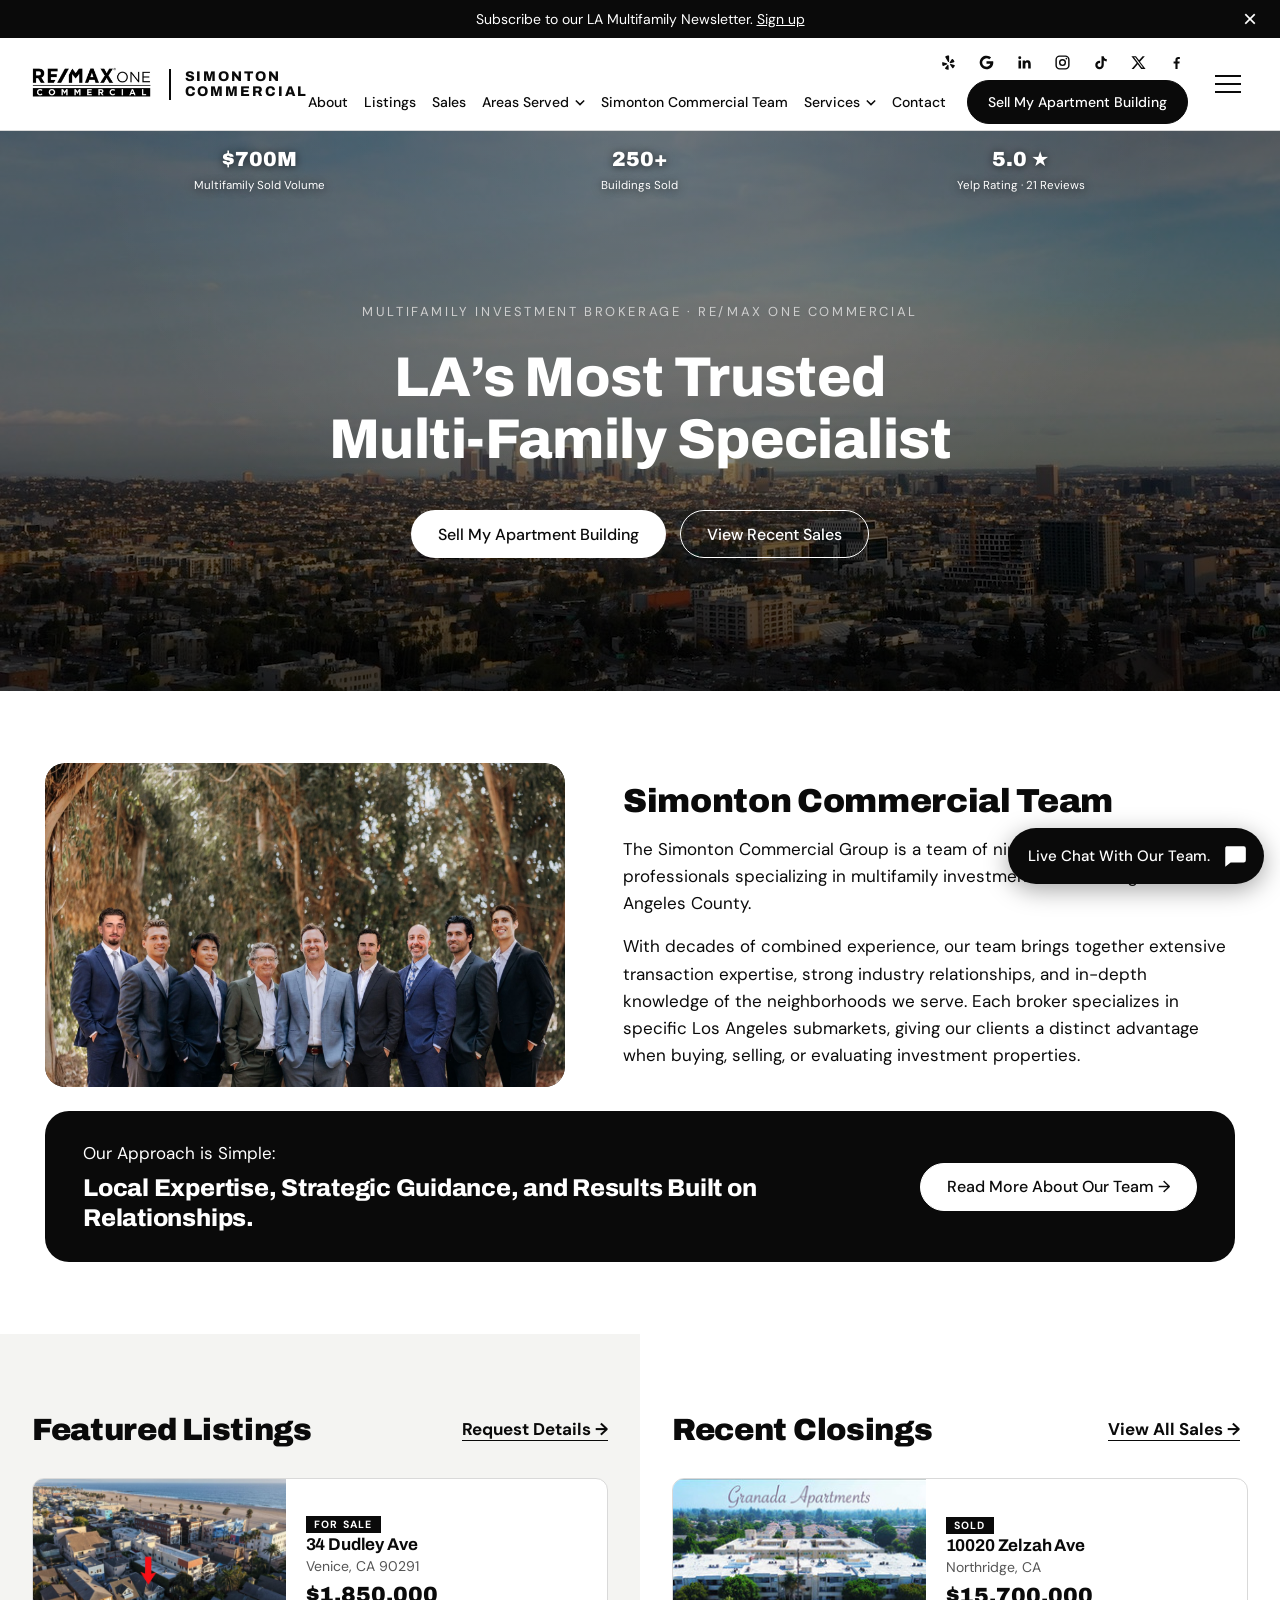
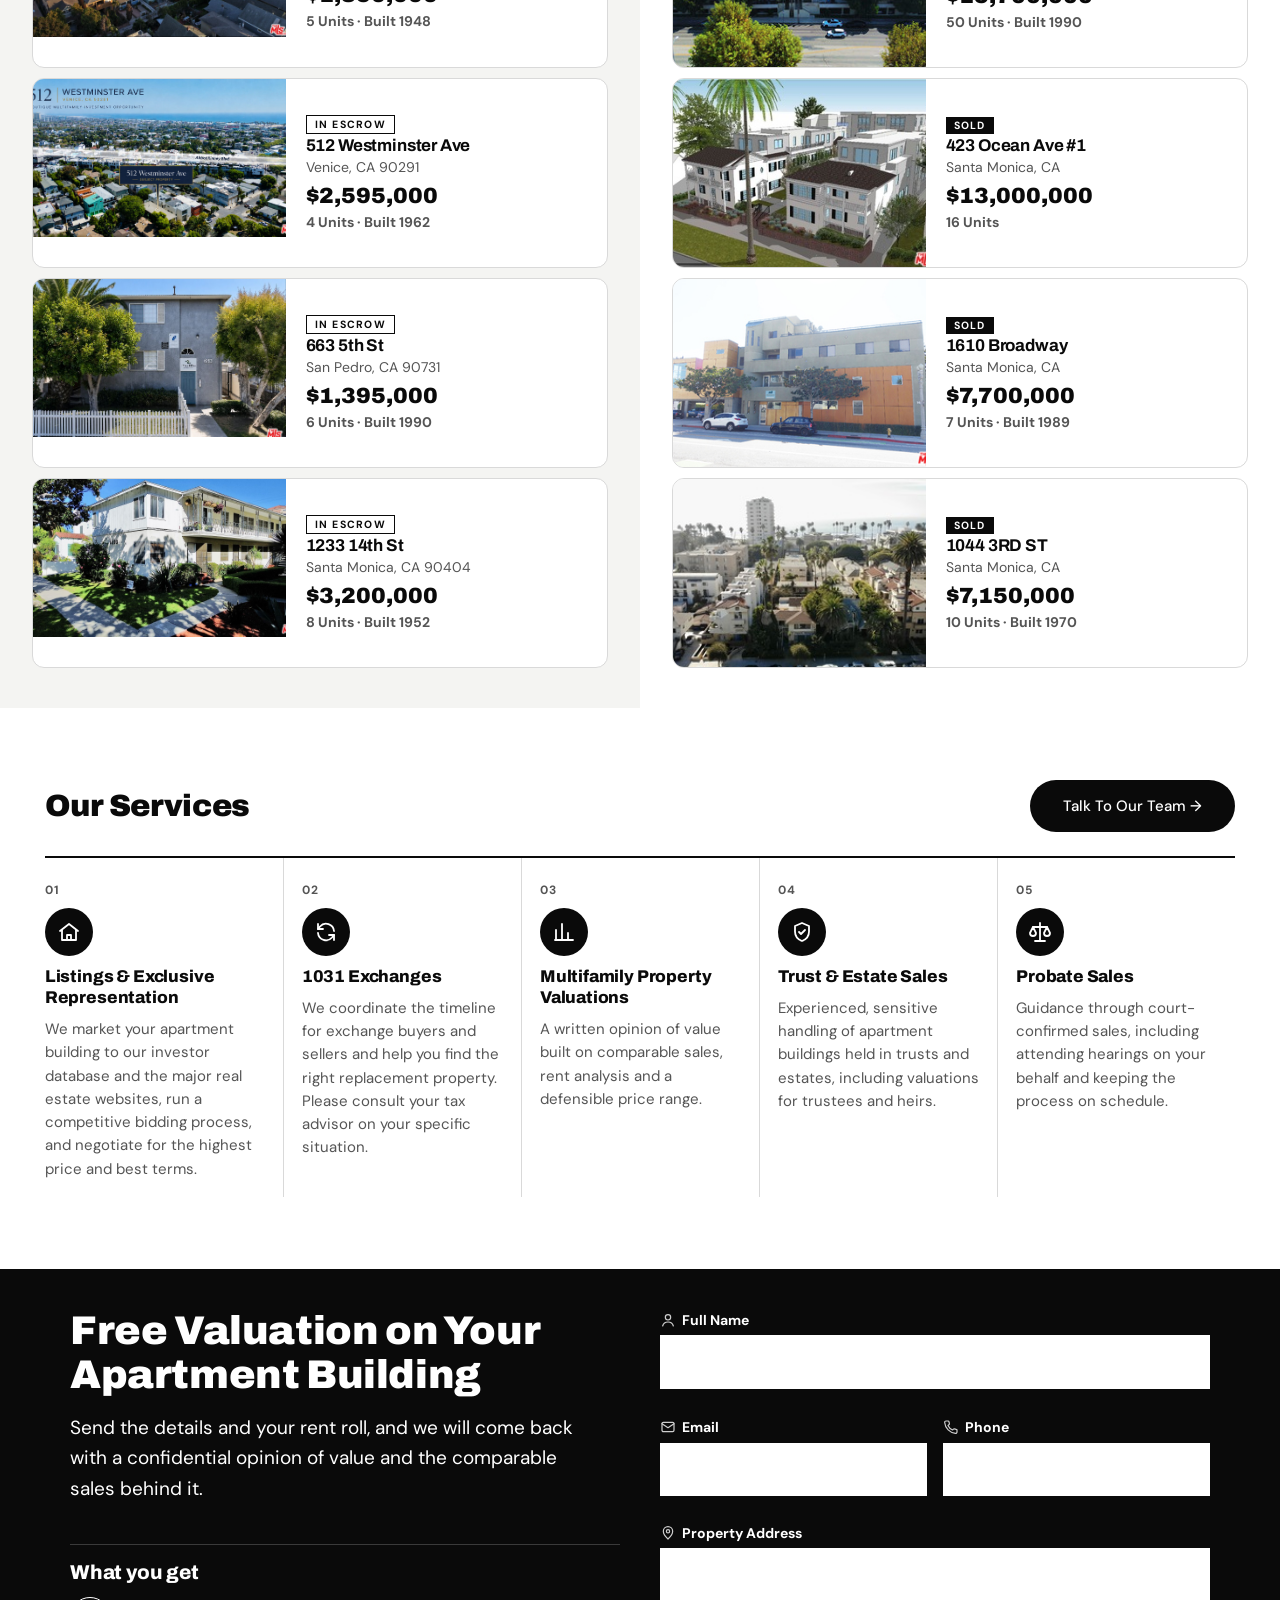
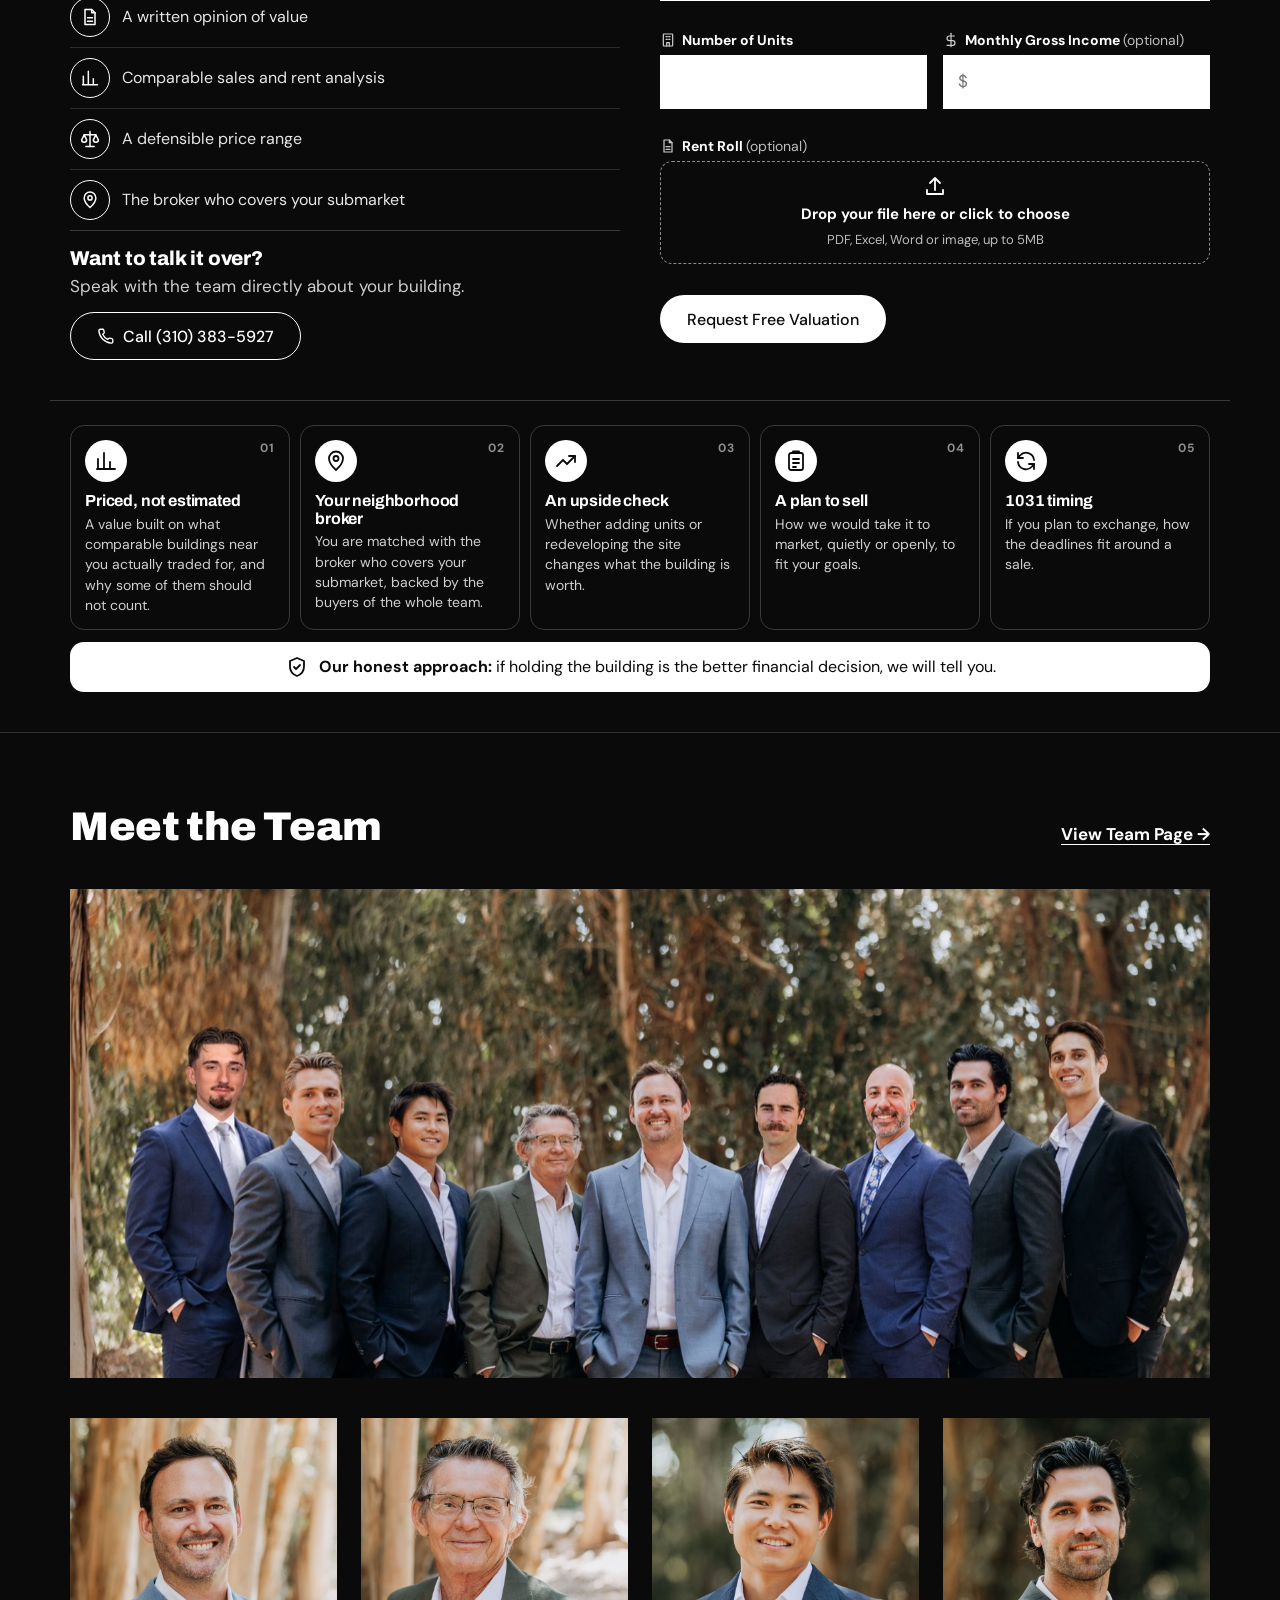
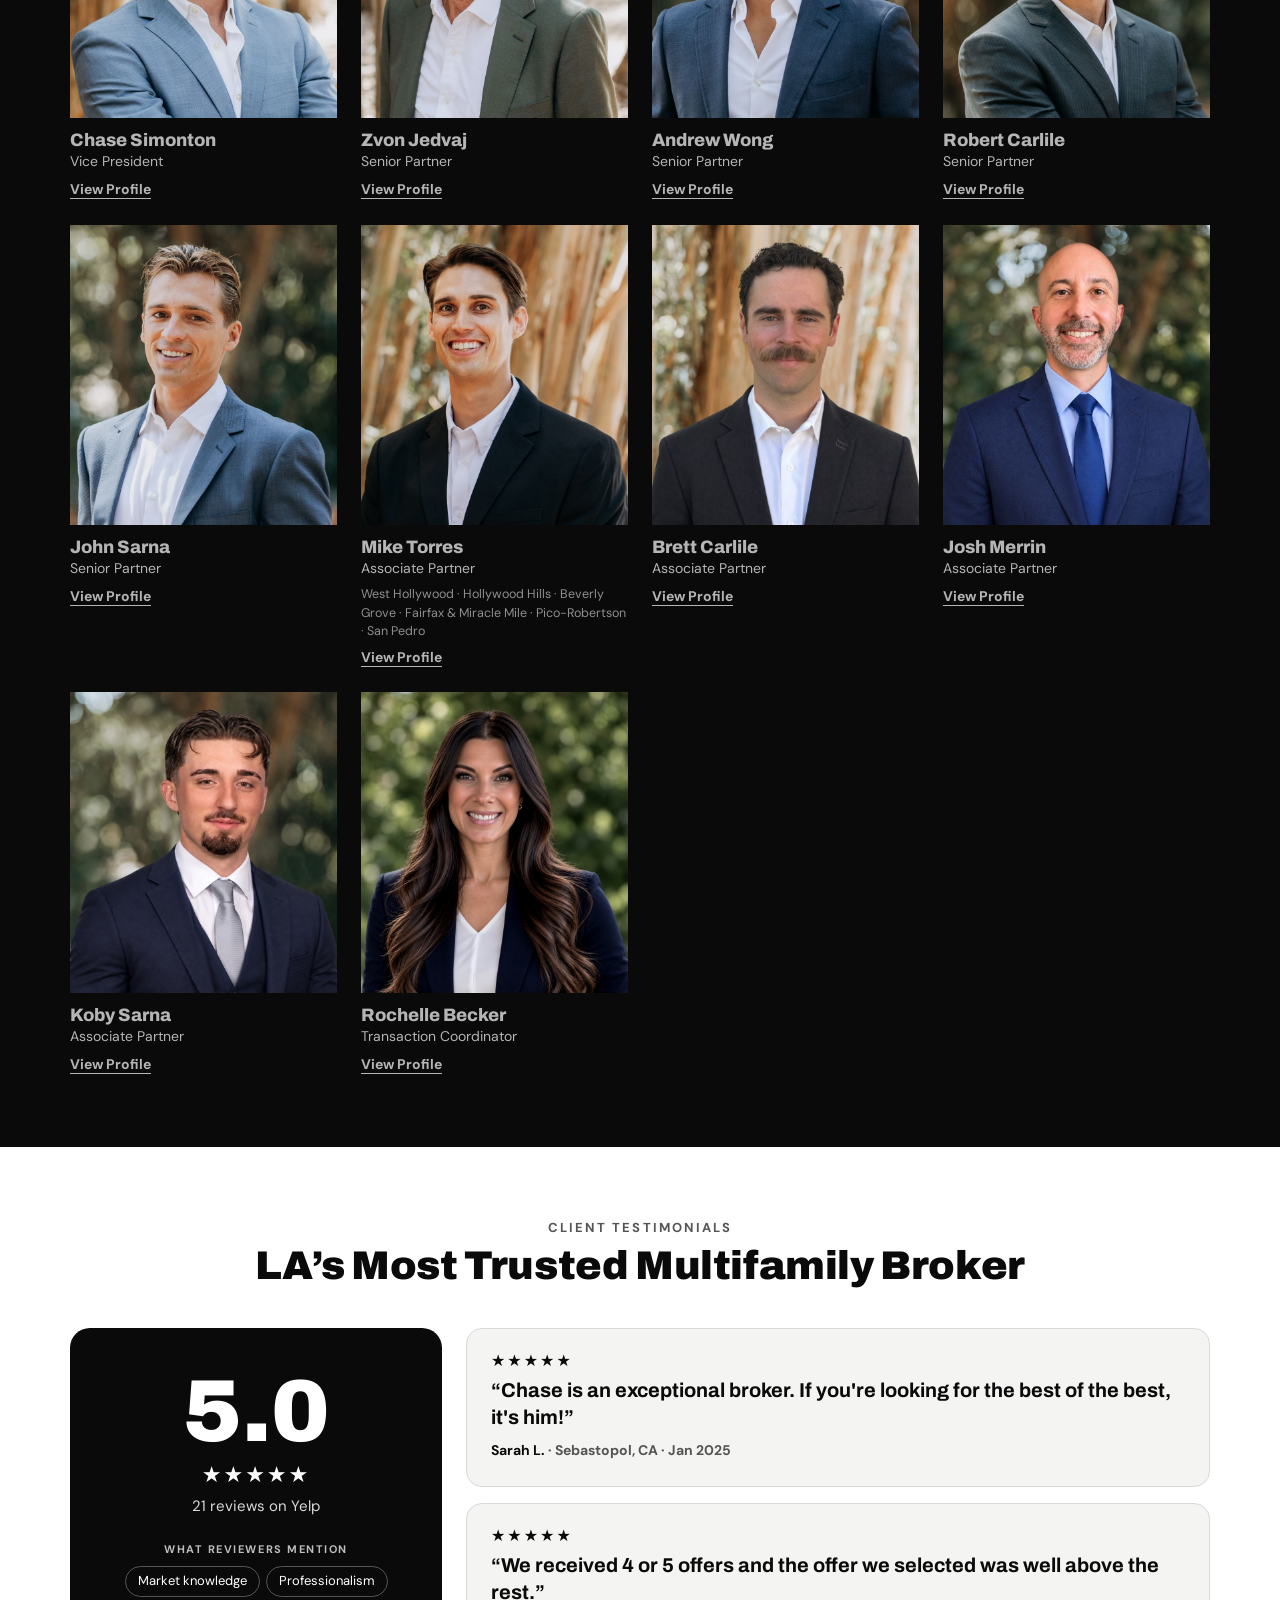
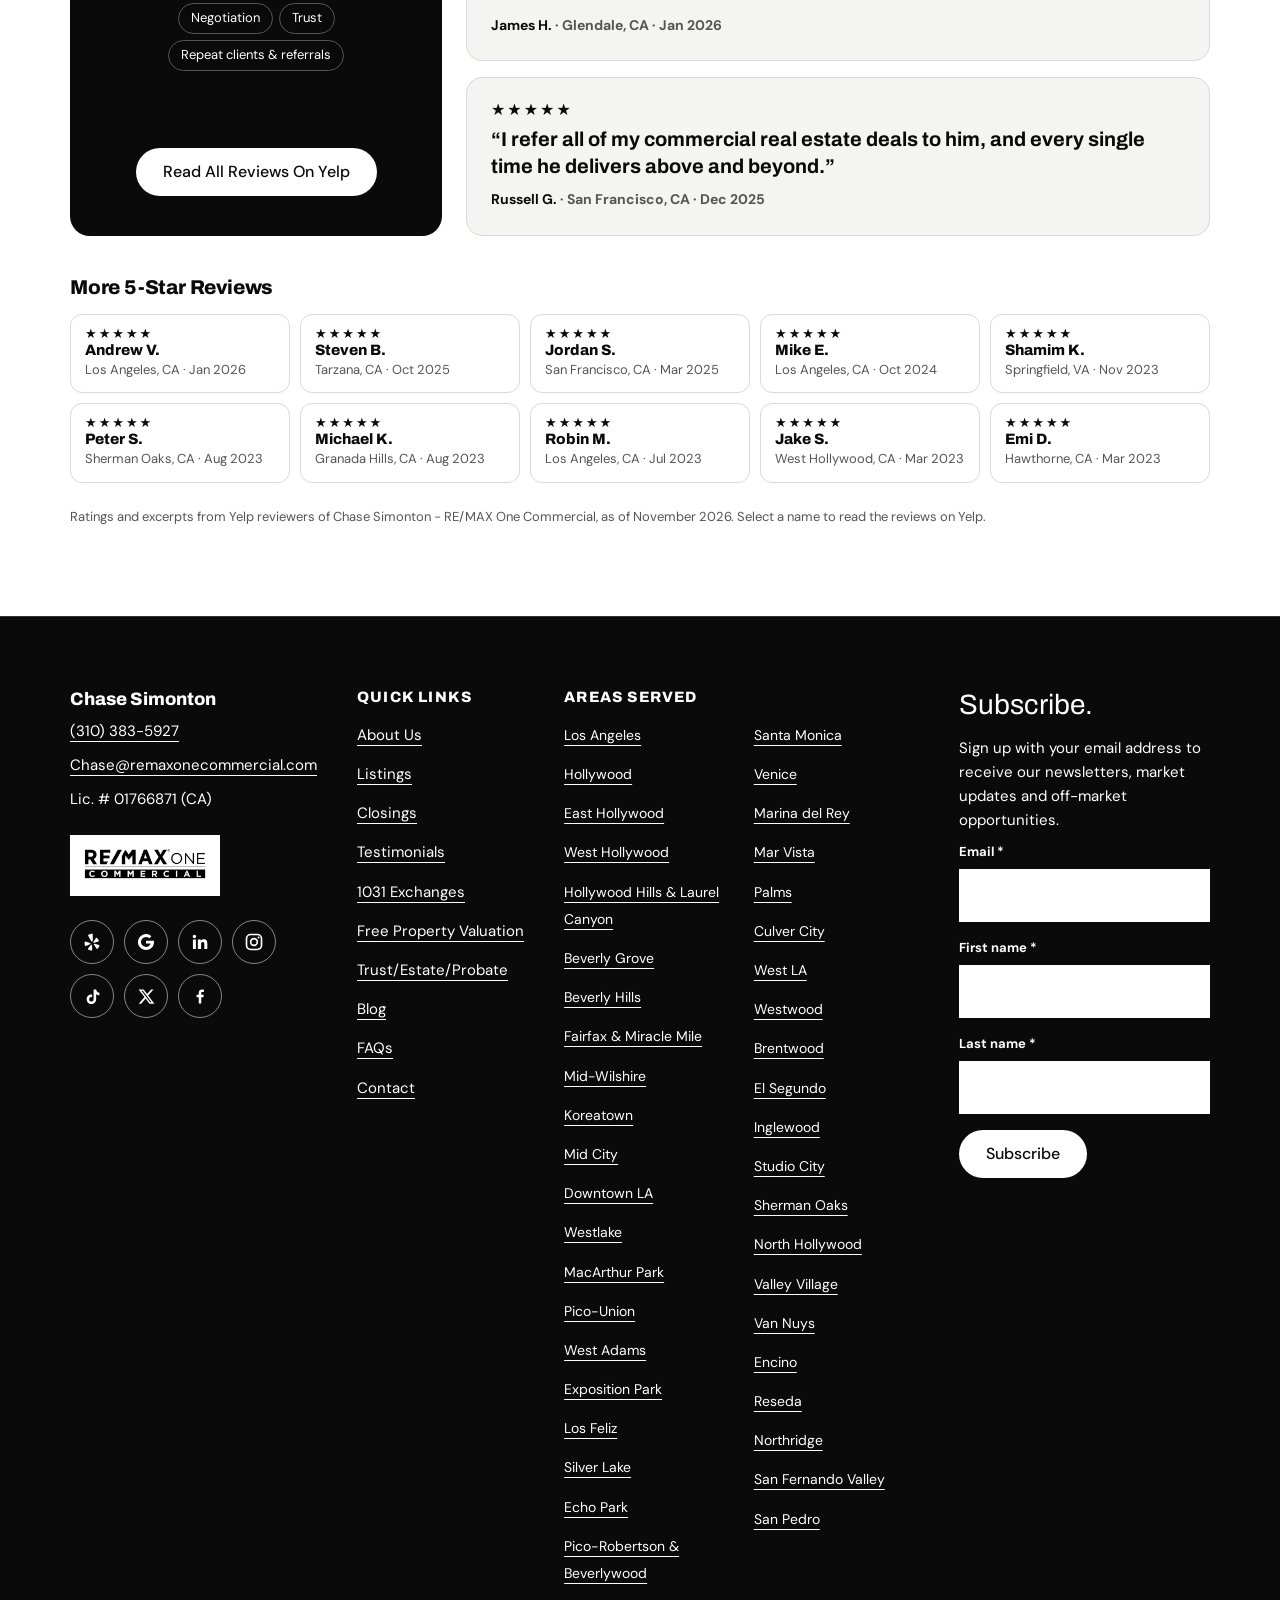
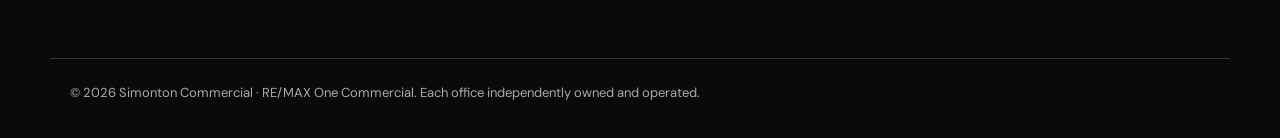
==== commit 6de4d718: "Valuation section: steps inside it, fuller left column - Five steps and the honest-approach bar move" ====
--- a/site/index.html
+++ b/site/index.html
@@ -8,7 +8,7 @@
 <link rel="preconnect" href="https://fonts.googleapis.com">
 <link rel="preconnect" href="https://fonts.gstatic.com" crossorigin>
 <link href="https://fonts.googleapis.com/css2?family=Archivo:wght@500;700;800;900&family=DM+Sans:wght@400;500;700&display=swap" rel="stylesheet">
-<link rel="stylesheet" href="styles.css?v=160">
+<link rel="stylesheet" href="styles.css?v=164">
 </head>
 <body>
 <a class="skip" href="#main">Skip to main content</a>
@@ -225,6 +225,16 @@
         <p class="form-msg" role="status" aria-live="polite"></p>
       </form>
     </div>
+    <div class="wrap val-steps">
+      <ol class="sell-steps">
+        <li><span class="sell-ico"><svg viewBox="0 0 24 24" width="24" height="24" fill="none" stroke="currentColor" stroke-width="1.8" stroke-linecap="round" stroke-linejoin="round" aria-hidden="true"><path d="M4 20V10M10 20V4M16 20v-7M21 20H3"/></svg></span><span class="sell-n" aria-hidden="true">01</span><h3>Priced, not estimated</h3><p>A value built on what comparable buildings near you actually traded for, and why some of them should not count.</p></li>
+        <li><span class="sell-ico"><svg viewBox="0 0 24 24" width="24" height="24" fill="none" stroke="currentColor" stroke-width="1.8" stroke-linecap="round" stroke-linejoin="round" aria-hidden="true"><path d="M12 21s7-6.2 7-11.5A7 7 0 0 0 5 9.5C5 14.8 12 21 12 21z"/><circle cx="12" cy="9.5" r="2.5"/></svg></span><span class="sell-n" aria-hidden="true">02</span><h3>Your neighborhood broker</h3><p>You are matched with the broker who covers your submarket, backed by the buyers of the whole team.</p></li>
+        <li><span class="sell-ico"><svg viewBox="0 0 24 24" width="24" height="24" fill="none" stroke="currentColor" stroke-width="1.8" stroke-linecap="round" stroke-linejoin="round" aria-hidden="true"><path d="M3 17l6-6 4 4 8-8"/><path d="M15 7h6v6"/></svg></span><span class="sell-n" aria-hidden="true">03</span><h3>An upside check</h3><p>Whether adding units or redeveloping the site changes what the building is worth.</p></li>
+        <li><span class="sell-ico"><svg viewBox="0 0 24 24" width="24" height="24" fill="none" stroke="currentColor" stroke-width="1.8" stroke-linecap="round" stroke-linejoin="round" aria-hidden="true"><rect x="5" y="4" width="14" height="17" rx="2"/><path d="M9 4V2.5h6V4M9 10h6M9 14h6M9 18h3"/></svg></span><span class="sell-n" aria-hidden="true">04</span><h3>A plan to sell</h3><p>How we would take it to market, quietly or openly, to fit your goals.</p></li>
+        <li><span class="sell-ico"><svg viewBox="0 0 24 24" width="24" height="24" fill="none" stroke="currentColor" stroke-width="1.8" stroke-linecap="round" stroke-linejoin="round" aria-hidden="true"><path d="M20 11a8 8 0 0 0-14-4.5L4 9"/><path d="M4 4v5h5"/><path d="M4 13a8 8 0 0 0 14 4.5l2-2.5"/><path d="M20 20v-5h-5"/></svg></span><span class="sell-n" aria-hidden="true">05</span><h3>1031 timing</h3><p>If you plan to exchange, how the deadlines fit around a sale.</p></li>
+      </ol>
+      <p class="sell-honest"><span class="sell-honest-ico"><svg viewBox="0 0 24 24" width="24" height="24" fill="none" stroke="currentColor" stroke-width="1.8" stroke-linecap="round" stroke-linejoin="round" aria-hidden="true"><path d="M12 3l7 3v5.5c0 4.4-3 8-7 9.5-4-1.5-7-5.1-7-9.5V6z"/><path d="M9 12l2 2 4-4"/></svg></span><span><strong>Our honest approach:</strong> if holding the building is the better financial decision, we will tell you.</span></p>
+    </div>
   </section>
 
 
@@ -281,25 +291,6 @@
 
 
 
-  <section class="section sell" aria-labelledby="sell-title">
-    <div class="wrap">
-      <header class="sell-head">
-        <p class="eyebrow-dark">Sell My Apartment Building</p>
-        <h2 id="sell-title">Find out what your building is really worth.</h2>
-        <p class="lead">Tell us where it is. The broker who works your neighborhood will follow up with a confidential opinion of value, and an honest view on whether now is the time to sell.</p>
-      </header>
-
-      <ol class="sell-steps">
-        <li><span class="sell-ico"><svg viewBox="0 0 24 24" width="24" height="24" fill="none" stroke="currentColor" stroke-width="1.8" stroke-linecap="round" stroke-linejoin="round" aria-hidden="true"><path d="M4 20V10M10 20V4M16 20v-7M21 20H3"/></svg></span><span class="sell-n" aria-hidden="true">01</span><h3>Priced, not estimated</h3><p>A value built on what comparable buildings near you actually traded for, and why some of them should not count.</p></li>
-        <li><span class="sell-ico"><svg viewBox="0 0 24 24" width="24" height="24" fill="none" stroke="currentColor" stroke-width="1.8" stroke-linecap="round" stroke-linejoin="round" aria-hidden="true"><path d="M12 21s7-6.2 7-11.5A7 7 0 0 0 5 9.5C5 14.8 12 21 12 21z"/><circle cx="12" cy="9.5" r="2.5"/></svg></span><span class="sell-n" aria-hidden="true">02</span><h3>Your neighborhood broker</h3><p>You are matched with the broker who covers your submarket, backed by the buyers of the whole team.</p></li>
-        <li><span class="sell-ico"><svg viewBox="0 0 24 24" width="24" height="24" fill="none" stroke="currentColor" stroke-width="1.8" stroke-linecap="round" stroke-linejoin="round" aria-hidden="true"><path d="M3 17l6-6 4 4 8-8"/><path d="M15 7h6v6"/></svg></span><span class="sell-n" aria-hidden="true">03</span><h3>An upside check</h3><p>Whether adding units or redeveloping the site changes what the building is worth.</p></li>
-        <li><span class="sell-ico"><svg viewBox="0 0 24 24" width="24" height="24" fill="none" stroke="currentColor" stroke-width="1.8" stroke-linecap="round" stroke-linejoin="round" aria-hidden="true"><rect x="5" y="4" width="14" height="17" rx="2"/><path d="M9 4V2.5h6V4M9 10h6M9 14h6M9 18h3"/></svg></span><span class="sell-n" aria-hidden="true">04</span><h3>A plan to sell</h3><p>How we would take it to market, quietly or openly, to fit your goals.</p></li>
-        <li><span class="sell-ico"><svg viewBox="0 0 24 24" width="24" height="24" fill="none" stroke="currentColor" stroke-width="1.8" stroke-linecap="round" stroke-linejoin="round" aria-hidden="true"><path d="M20 11a8 8 0 0 0-14-4.5L4 9"/><path d="M4 4v5h5"/><path d="M4 13a8 8 0 0 0 14 4.5l2-2.5"/><path d="M20 20v-5h-5"/></svg></span><span class="sell-n" aria-hidden="true">05</span><h3>1031 timing</h3><p>If you plan to exchange, how the deadlines fit around a sale.</p></li>
-      </ol>
-
-      <p class="sell-honest"><span class="sell-honest-ico"><svg viewBox="0 0 24 24" width="24" height="24" fill="none" stroke="currentColor" stroke-width="1.8" stroke-linecap="round" stroke-linejoin="round" aria-hidden="true"><path d="M12 3l7 3v5.5c0 4.4-3 8-7 9.5-4-1.5-7-5.1-7-9.5V6z"/><path d="M9 12l2 2 4-4"/></svg></span><span><strong>Our honest approach:</strong> if holding the building is the better financial decision, we will tell you.</span></p>
-    </div>
-  </section>
 
 <footer class="footer">
   <div class="wrap footer-grid">
@@ -419,6 +410,6 @@
 
 <script src="closings-data.js"></script>
 <script src="team-data.js?v=44"></script>
-<script src="script.js?v=160"></script>
+<script src="script.js?v=164"></script>
 </body>
 </html>
--- a/site/styles.css
+++ b/site/styles.css
@@ -1339,4 +1339,29 @@
 .val-points{list-style:none;margin:0;padding:0;display:grid;grid-template-columns:repeat(2,minmax(0,1fr));gap:12px var(--s2)}
 .val-points li{display:flex;align-items:center;gap:12px;font-size:15px;line-height:1.35;color:#e6e6e6}
 .val-pt-ico{flex:none;display:inline-flex;align-items:center;justify-content:center;width:40px;height:40px;border-radius:50%;border:1.5px solid #fff;color:#fff}
-@media (max-width:560px){.val-points{grid-template-columns:minmax(0,1fr)}+@media (max-width:560px){.val-points{grid-template-columns:minmax(0,1fr)}}
+/* Valuation section: the five steps and the honest-approach bar sit under the form, on black */
+.val-steps{margin-top:var(--s4);padding-top:var(--s3);border-top:1px solid #3a3a3a}
+.val .sell-steps{margin-bottom:12px}
+.val .sell-steps li{background:transparent;border-color:#3a3a3a;color:#fff}
+.val .sell-ico{background:#fff;color:var(--ink)}
+.val .sell-n{color:#8f8f8f}
+.val .sell-steps h3{color:#fff}
+.val .sell-steps p{color:#cfcfcf}
+.val .sell-honest{background:#fff;color:var(--ink)}
+.footer{border-top:1px solid #333}
+
+/* Valuation left column: heading, what you get as a ruled list, then the call option level with the form's button */
+@media (min-width:981px){
+  .val > .wrap.split{align-items:stretch}
+  .val > .wrap.split > div:first-child{display:flex;flex-direction:column}
+  .val .val-get{order:1}
+  .val .val-call{order:2;margin-top:auto;padding-top:var(--s2)}
+}
+.val .val-points{grid-template-columns:minmax(0,1fr);gap:0}
+.val .val-points li{padding:10px 0;border-bottom:1px solid #2c2c2c;font-size:16px}
+.val .val-points li:first-child{padding-top:0}
+.val .val-points li:last-child{border-bottom:0}
+.val .val-get h3{margin-bottom:14px}
+.val .val-call h3{margin:0 0 4px}
+.val .val-call p{margin:0 0 12px}
